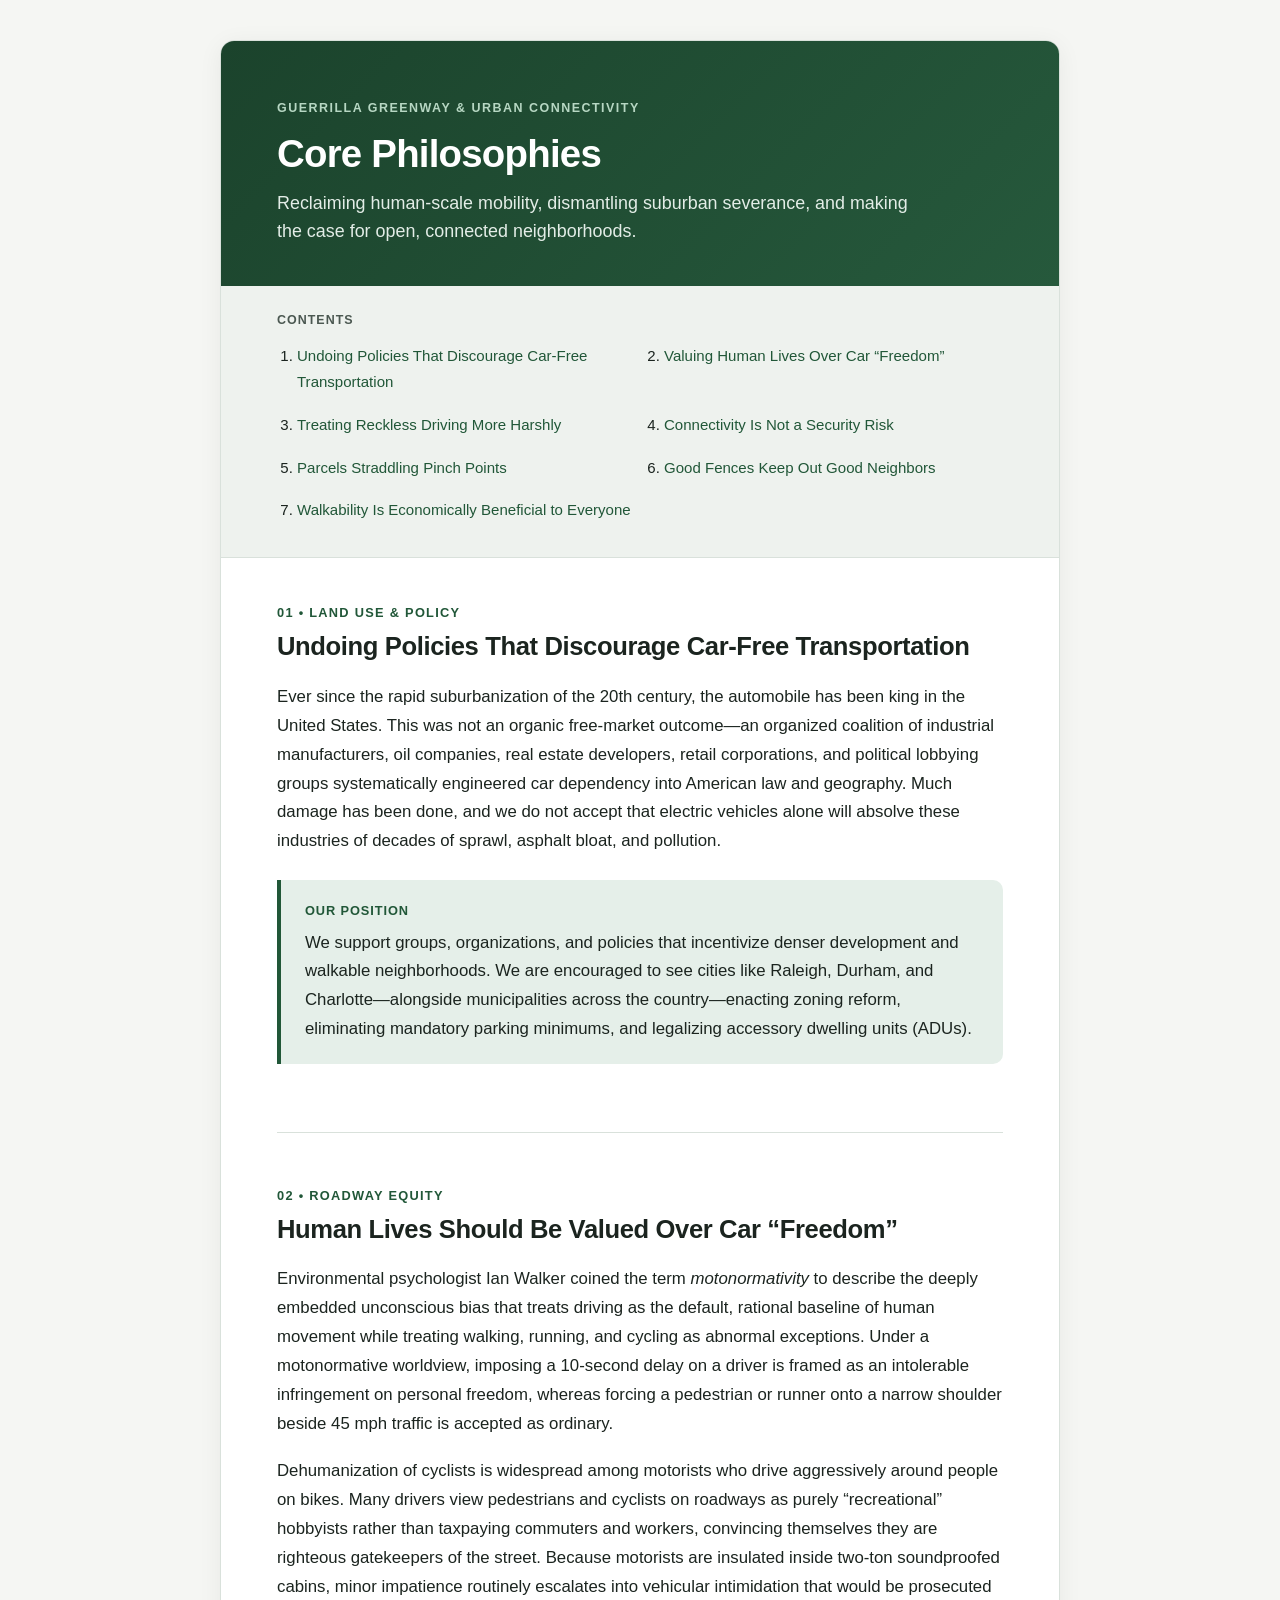
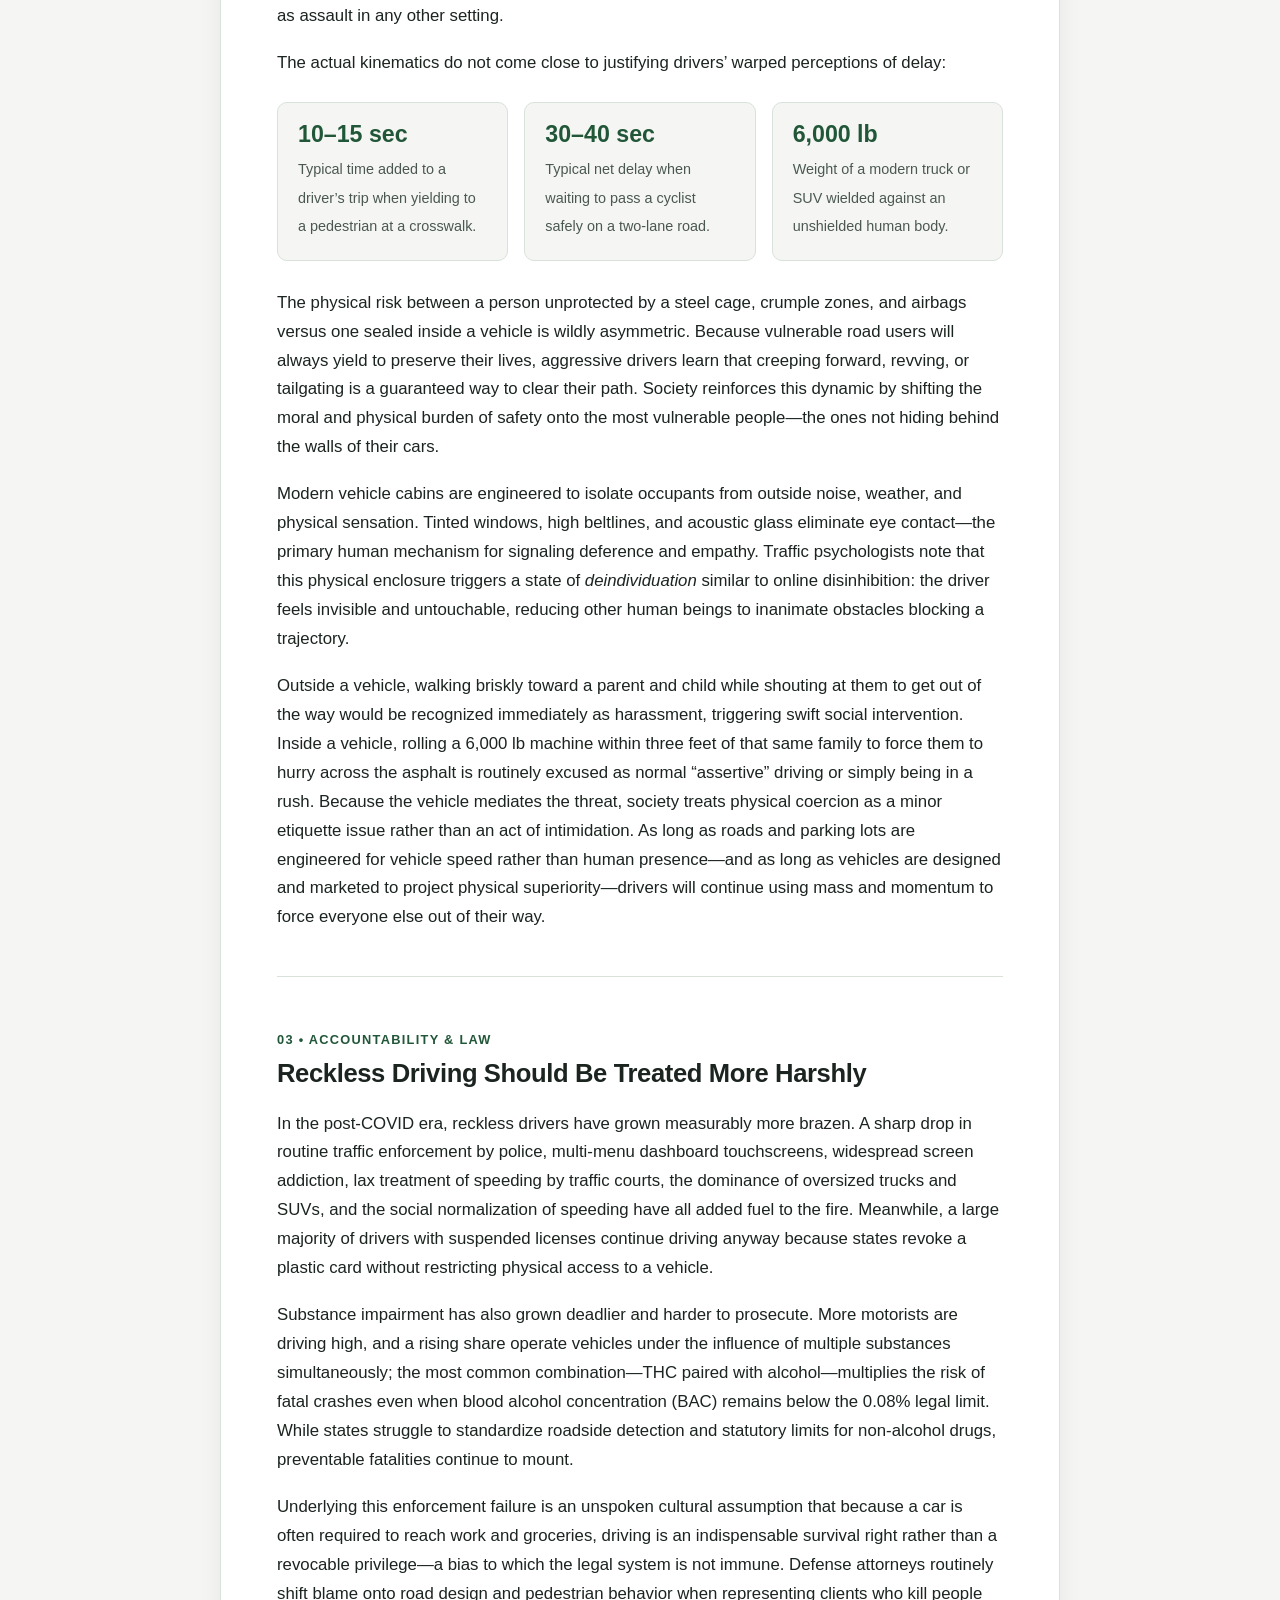
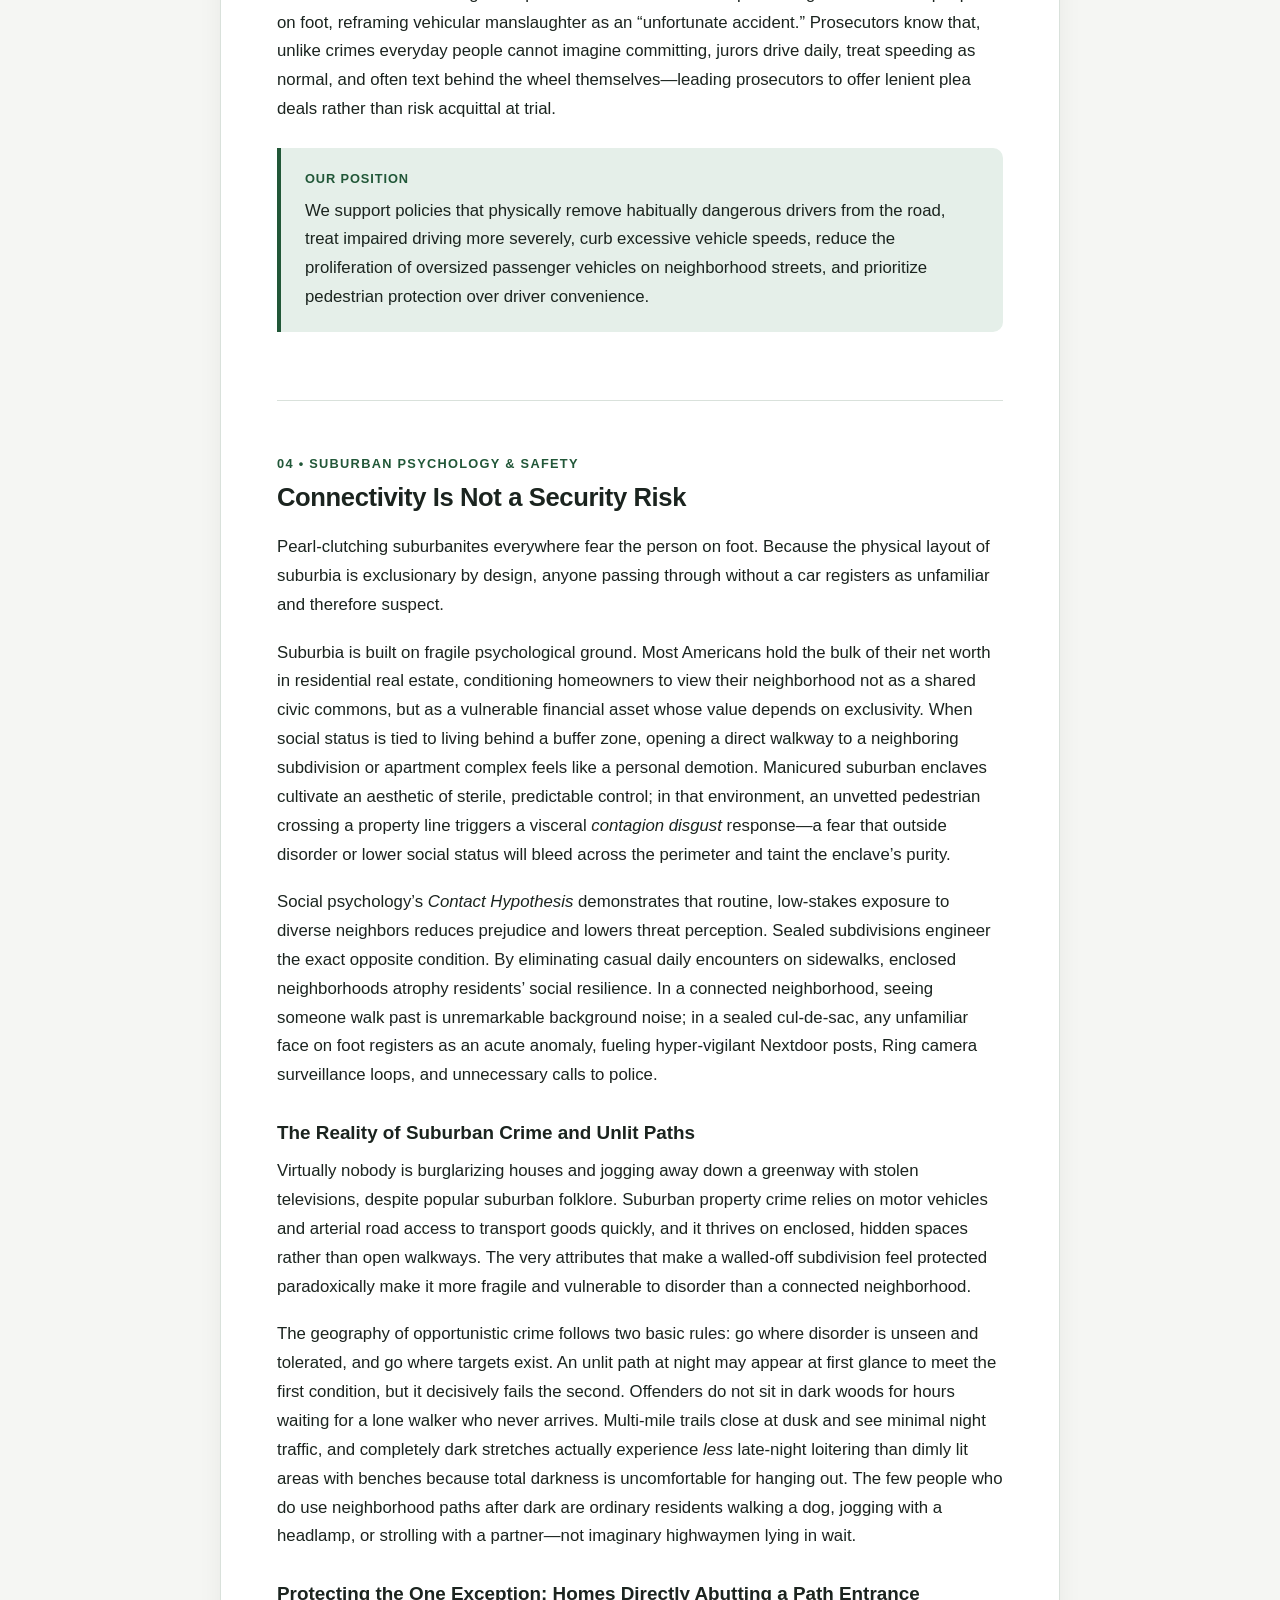
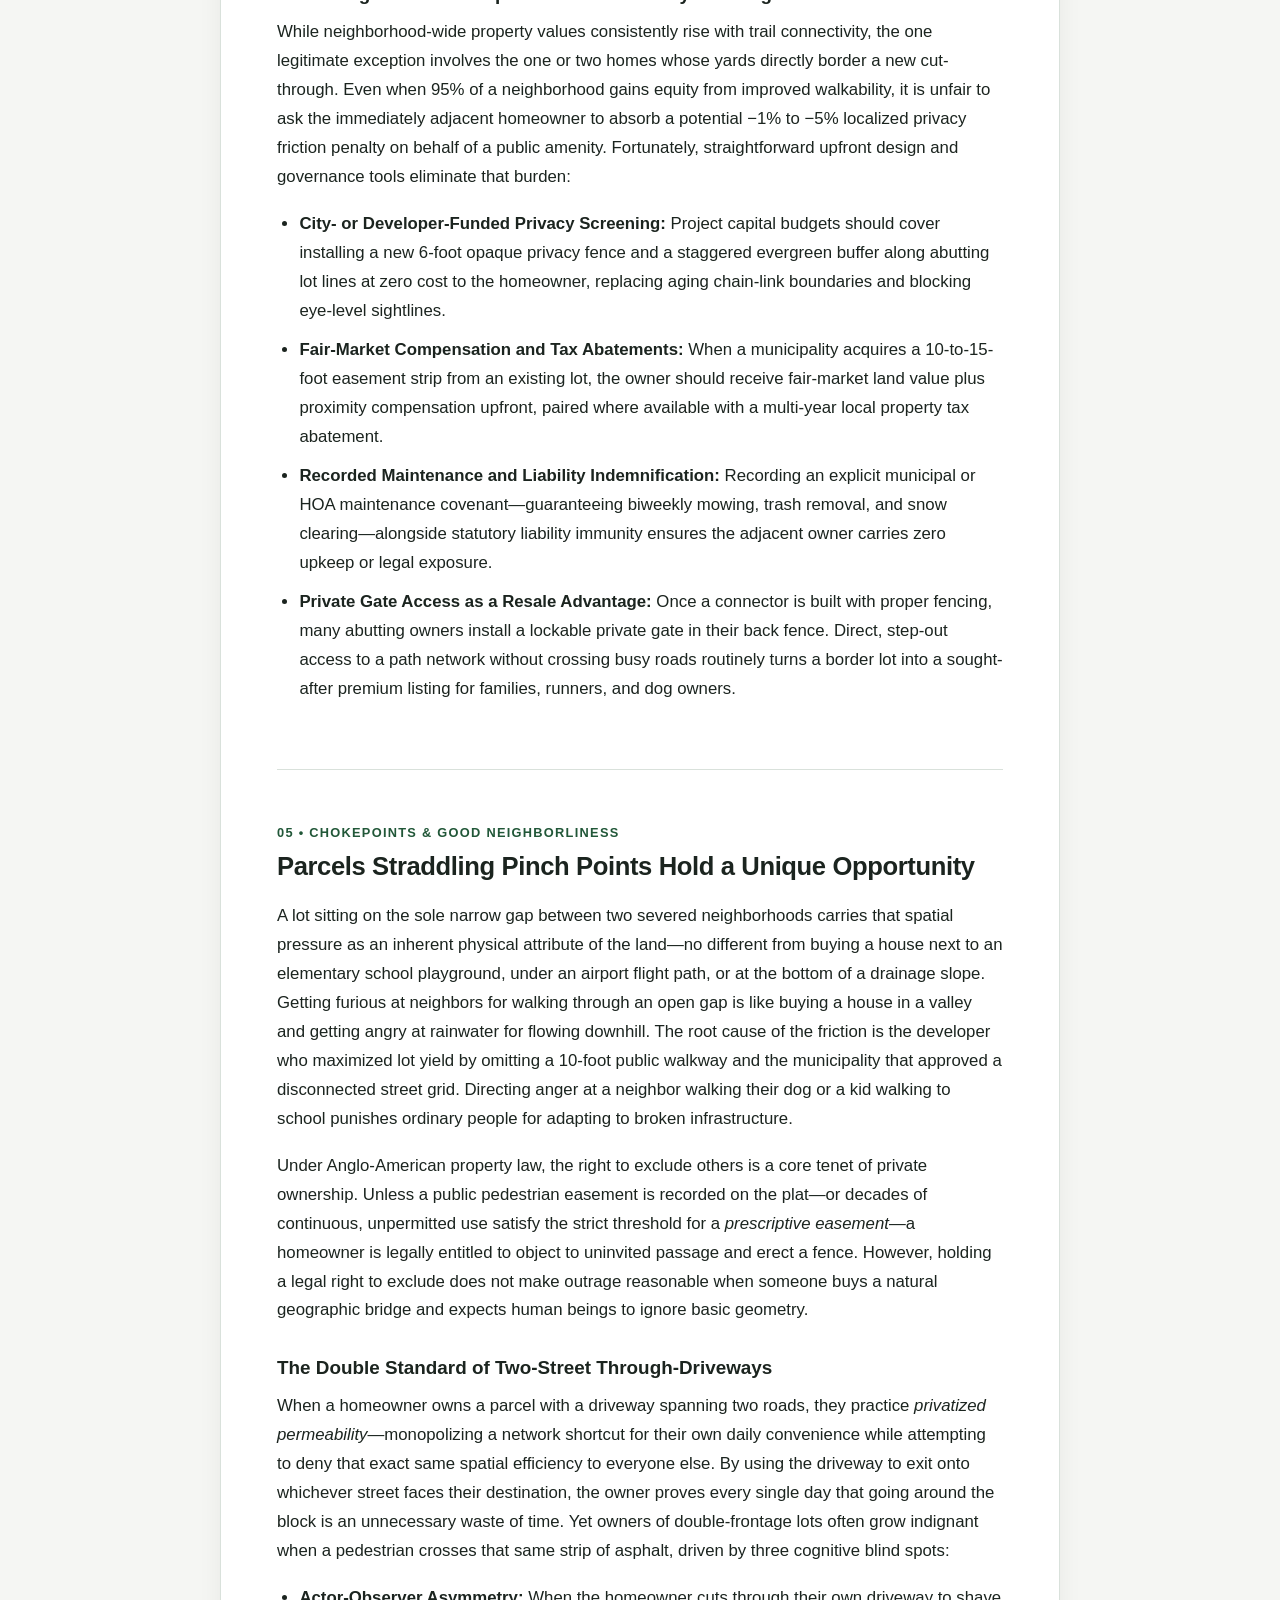
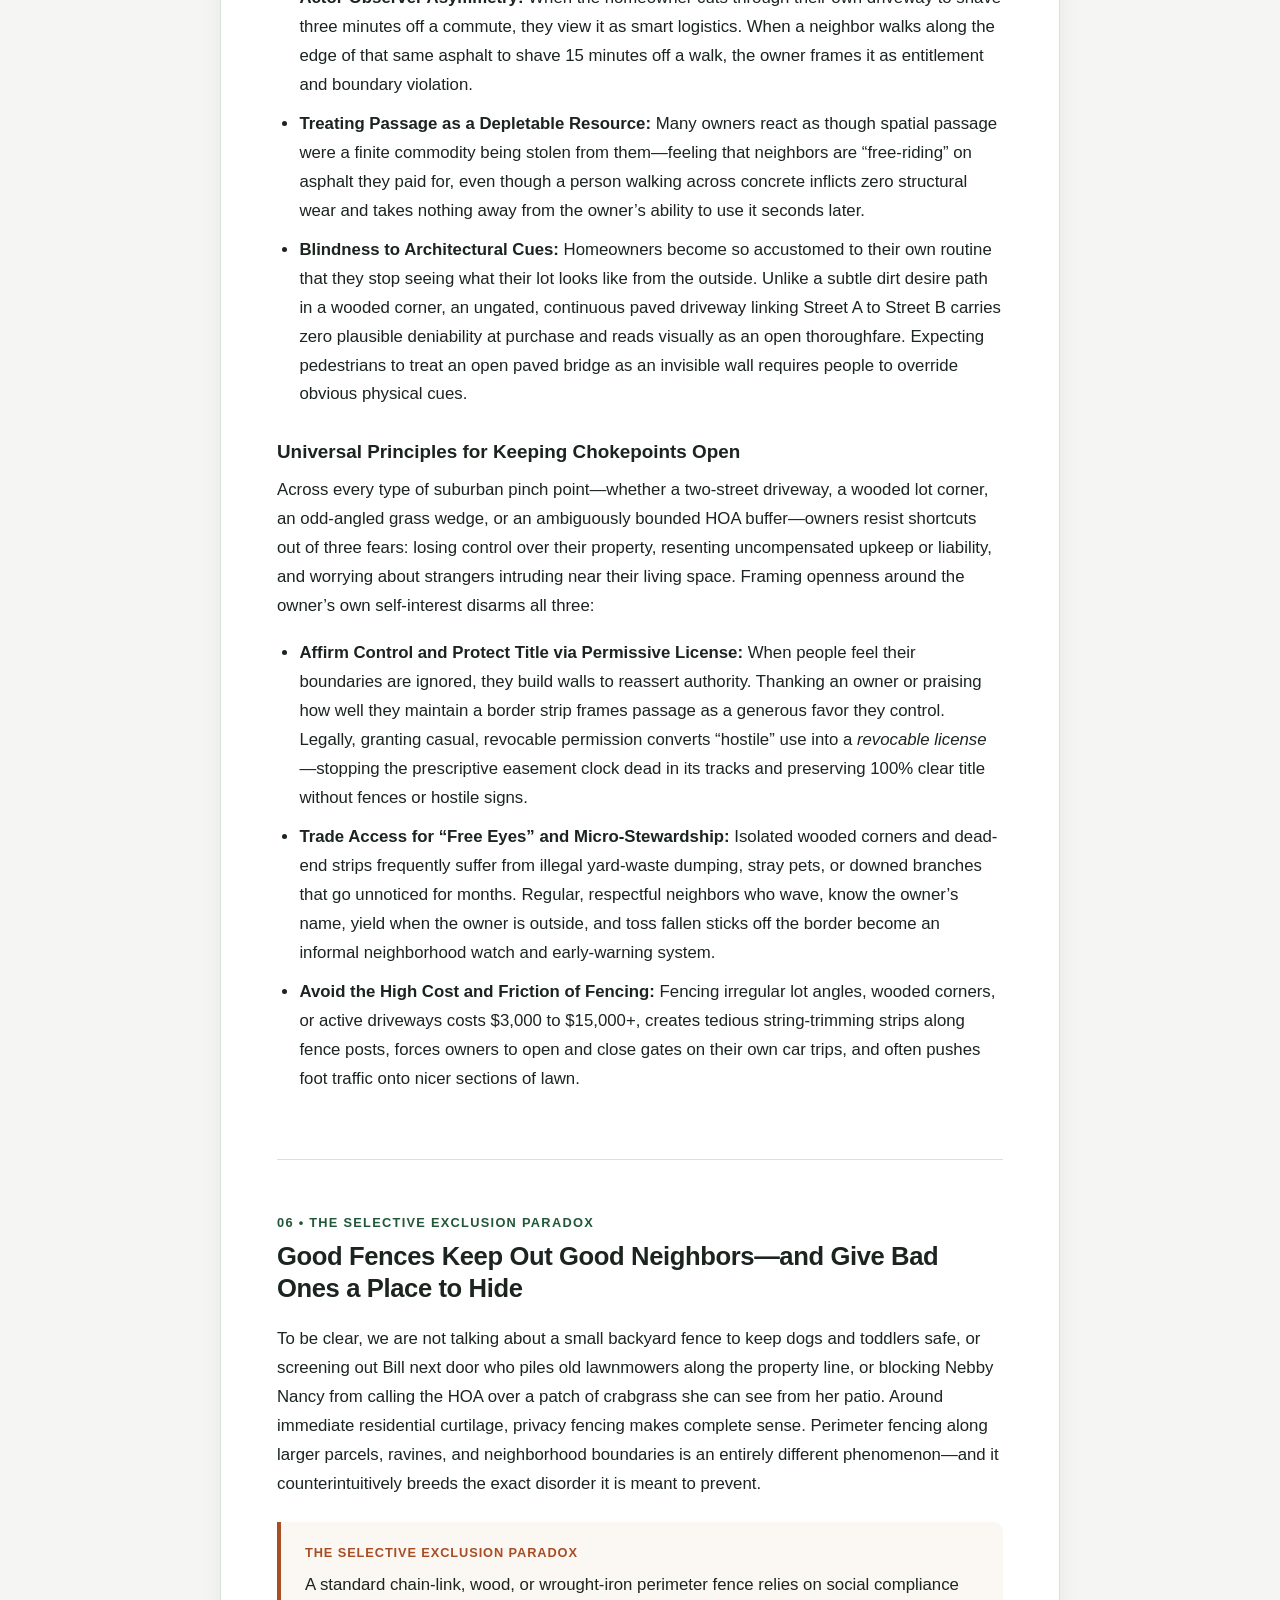
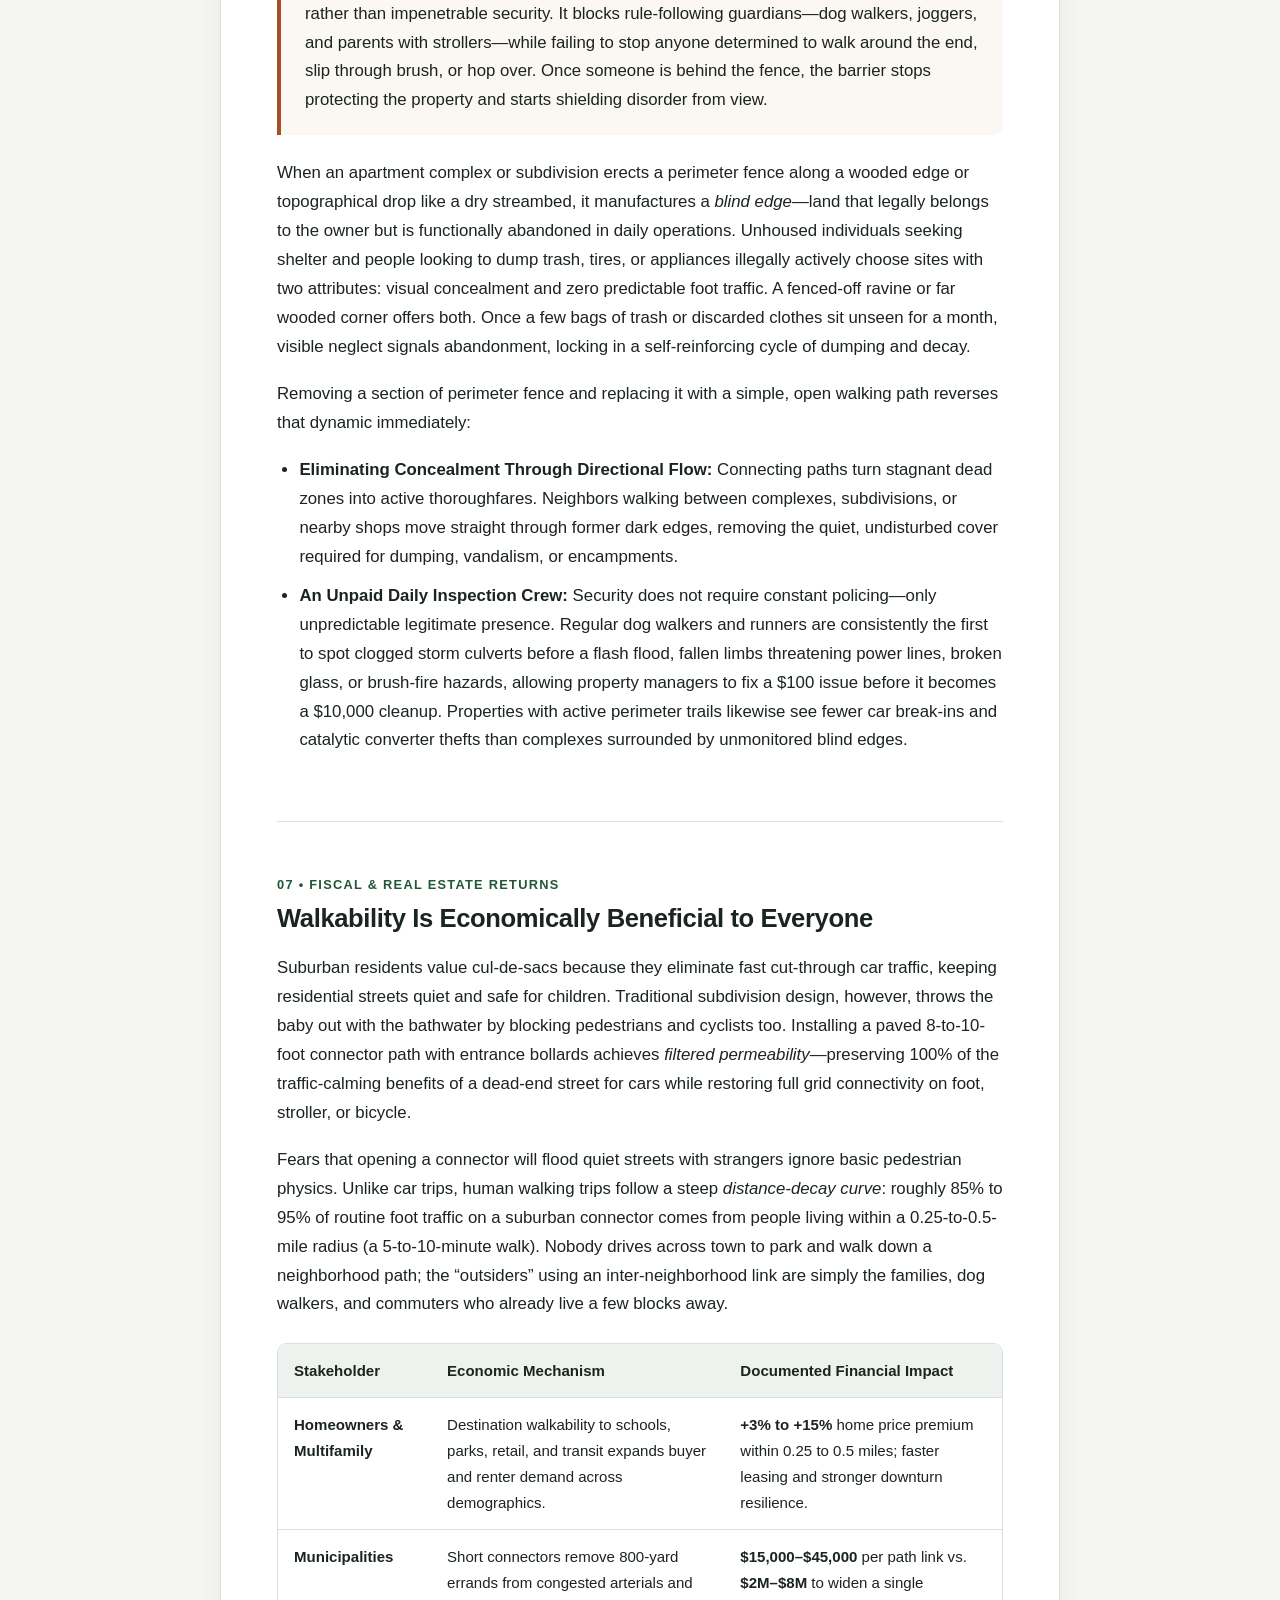
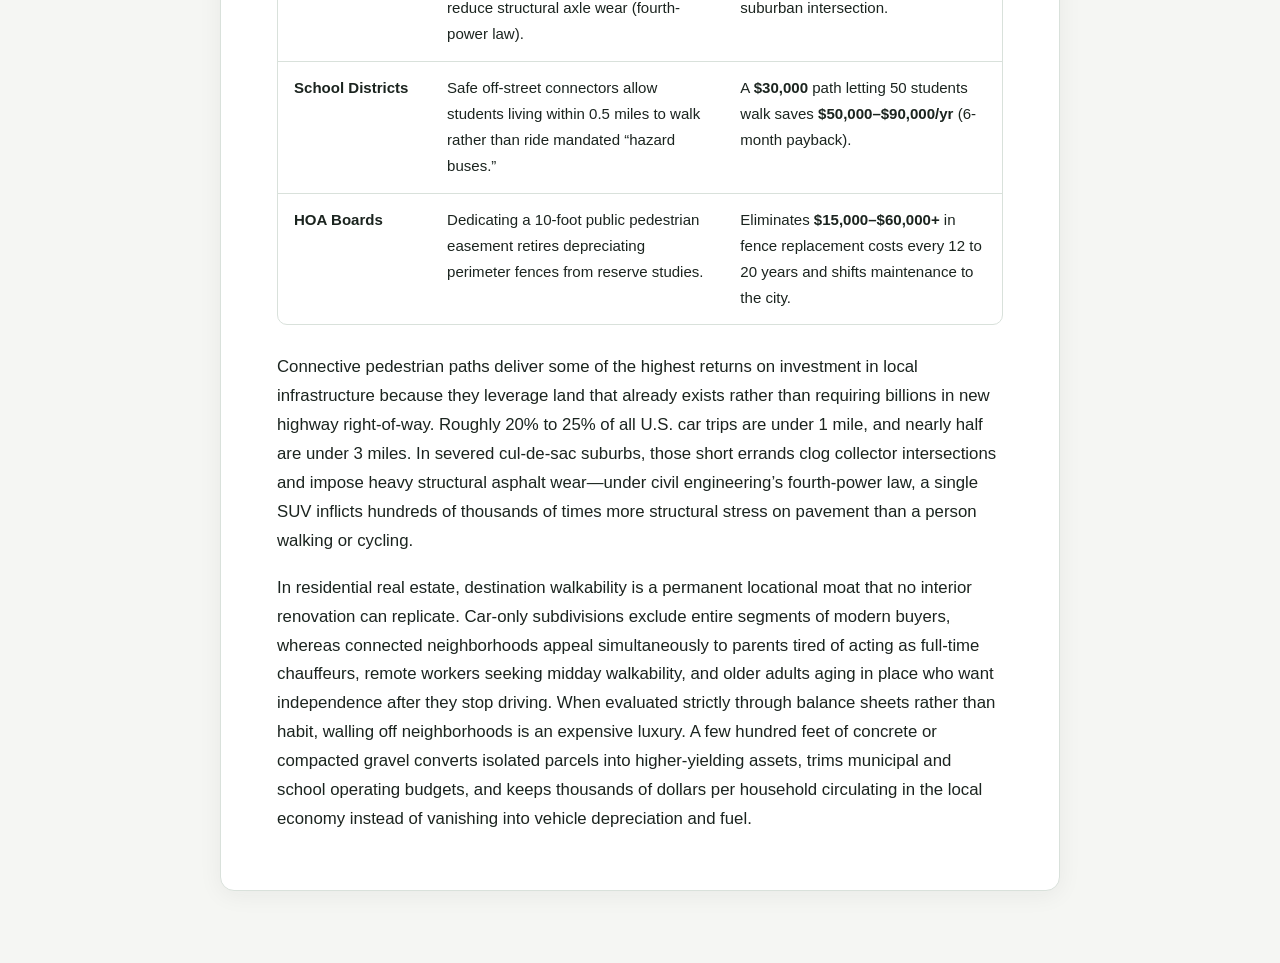
==== core.html @ 604e8573 "Create core.html" ====
<!DOCTYPE html>
<html lang="en">
<head>
  <meta charset="UTF-8" />
  <meta name="viewport" content="width=device-width, initial-scale=1.0" />
  <title>Core Philosophies — Neighborhood Connectivity & Human-Scale Streets</title>
  <style>
    :root {
      --bg-page: #f5f6f3;
      --bg-surface: #ffffff;
      --bg-subtle: #eef2ee;
      --bg-warm: #fbf7f3;
      --text-main: #1b241f;
      --text-muted: #4b5851;
      --accent-green: #215738;
      --accent-green-light: #e5efe9;
      --accent-terracotta: #a84e24;
      --border-light: #d9e1db;
      --shadow-card: 0 4px 24px rgba(27, 36, 31, 0.06);
      --radius: 10px;
    }

    * {
      box-sizing: border-box;
    }

    html {
      scroll-behavior: smooth;
    }

    body {
      margin: 0;
      padding: 2.5rem 1.25rem 4.5rem;
      background-color: var(--bg-page);
      color: var(--text-main);
      font-family: -apple-system, BlinkMacSystemFont, "Segoe UI", Roboto, Oxygen, Ubuntu, Cantarell, sans-serif;
      font-size: 1.05rem;
      line-height: 1.72;
      -webkit-font-smoothing: antialiased;
    }

    .container {
      max-width: 840px;
      margin: 0 auto;
      background: var(--bg-surface);
      border: 1px solid var(--border-light);
      border-radius: 14px;
      box-shadow: var(--shadow-card);
      overflow: hidden;
    }

    /* Header */
    .doc-header {
      padding: 3.25rem 3.5rem 2.5rem;
      background: linear-gradient(135deg, #1b432c 0%, #26593c 100%);
      color: #ffffff;
    }

    .kicker {
      display: inline-block;
      font-size: 0.78rem;
      font-weight: 700;
      letter-spacing: 0.12em;
      text-transform: uppercase;
      color: #b7d7c3;
      margin-bottom: 0.75rem;
    }

    .doc-header h1 {
      margin: 0 0 0.85rem;
      font-size: 2.4rem;
      line-height: 1.18;
      letter-spacing: -0.02em;
      font-weight: 800;
    }

    .doc-subtitle {
      margin: 0;
      font-size: 1.12rem;
      line-height: 1.55;
      color: #e3ede7;
      max-width: 64ch;
    }

    /* Table of Contents */
    .toc {
      padding: 1.5rem 3.5rem;
      background-color: var(--bg-subtle);
      border-bottom: 1px solid var(--border-light);
    }

    .toc-title {
      font-size: 0.78rem;
      font-weight: 700;
      text-transform: uppercase;
      letter-spacing: 0.08em;
      color: var(--text-muted);
      margin: 0 0 0.75rem;
    }

    .toc ol {
      margin: 0;
      padding-left: 1.25rem;
      display: grid;
      grid-template-columns: repeat(auto-fit, minmax(290px, 1fr));
      gap: 0.4rem 1.75rem;
      font-size: 0.94rem;
    }

    .toc a {
      color: var(--accent-green);
      text-decoration: none;
      font-weight: 500;
    }

    .toc a:hover {
      text-decoration: underline;
    }

    /* Main Content */
    .content {
      padding: 2.75rem 3.5rem 3.5rem;
    }

    section {
      margin-bottom: 3.25rem;
      padding-bottom: 2.75rem;
      border-bottom: 1px solid var(--border-light);
    }

    section:last-child {
      margin-bottom: 0;
      padding-bottom: 0;
      border-bottom: none;
    }

    .section-num {
      display: block;
      font-size: 0.8rem;
      font-weight: 700;
      letter-spacing: 0.1em;
      text-transform: uppercase;
      color: var(--accent-green);
      margin-bottom: 0.35rem;
    }

    h2 {
      margin: 0 0 1.25rem;
      font-size: 1.6rem;
      line-height: 1.28;
      letter-spacing: -0.015em;
      color: var(--text-main);
    }

    h3 {
      margin: 1.85rem 0 0.75rem;
      font-size: 1.18rem;
      line-height: 1.35;
      color: var(--text-main);
    }

    p {
      margin: 0 0 1.15rem;
    }

    p:last-child {
      margin-bottom: 0;
    }

    ul, ol.styled-list {
      margin: 0.75rem 0 1.35rem;
      padding-left: 1.4rem;
    }

    li {
      margin-bottom: 0.65rem;
    }

    li strong {
      color: var(--text-main);
    }

    /* Callouts */
    .callout {
      margin: 1.5rem 0;
      padding: 1.25rem 1.5rem;
      background-color: var(--bg-subtle);
      border-left: 4px solid var(--accent-green);
      border-radius: 0 var(--radius) var(--radius) 0;
    }

    .callout.policy {
      background-color: var(--accent-green-light);
      border-left-color: var(--accent-green);
    }

    .callout.warning {
      background-color: var(--bg-warm);
      border-left-color: var(--accent-terracotta);
    }

    .callout-label {
      display: block;
      font-size: 0.8rem;
      font-weight: 700;
      text-transform: uppercase;
      letter-spacing: 0.07em;
      color: var(--accent-green);
      margin-bottom: 0.4rem;
    }

    .callout.warning .callout-label {
      color: var(--accent-terracotta);
    }

    /* Stat Cards */
    .stat-grid {
      display: grid;
      grid-template-columns: repeat(auto-fit, minmax(210px, 1fr));
      gap: 1rem;
      margin: 1.5rem 0 1.75rem;
    }

    .stat-card {
      padding: 1.15rem 1.25rem;
      background: var(--bg-page);
      border: 1px solid var(--border-light);
      border-radius: var(--radius);
    }

    .stat-value {
      display: block;
      font-size: 1.45rem;
      font-weight: 800;
      color: var(--accent-green);
      line-height: 1.2;
      margin-bottom: 0.35rem;
    }

    .stat-desc {
      font-size: 0.9rem;
      line-height: 1.45;
      color: var(--text-muted);
    }

    /* Comparison Table */
    .table-wrap {
      overflow-x: auto;
      margin: 1.5rem 0 1.75rem;
      border: 1px solid var(--border-light);
      border-radius: var(--radius);
    }

    table {
      width: 100%;
      border-collapse: collapse;
      font-size: 0.94rem;
      text-align: left;
    }

    th {
      background-color: var(--bg-subtle);
      color: var(--text-main);
      font-weight: 700;
      padding: 0.85rem 1rem;
      border-bottom: 1px solid var(--border-light);
    }

    td {
      padding: 0.85rem 1rem;
      border-bottom: 1px solid var(--border-light);
      vertical-align: top;
    }

    tr:last-child td {
      border-bottom: none;
    }

    /* Responsive & Print */
    @media (max-width: 680px) {
      body {
        padding: 0;
        background: var(--bg-surface);
      }

      .container {
        border: none;
        border-radius: 0;
        box-shadow: none;
      }

      .doc-header,
      .toc,
      .content {
        padding-left: 1.5rem;
        padding-right: 1.5rem;
      }

      .doc-header h1 {
        font-size: 1.9rem;
      }
    }

    @media print {
      body {
        background: #ffffff;
        padding: 0;
        font-size: 10.5pt;
      }

      .container {
        box-shadow: none;
        border: none;
        max-width: 100%;
      }

      .doc-header {
        background: #1b432c !important;
        -webkit-print-color-adjust: exact;
        print-color-adjust: exact;
      }

      .toc {
        display: none;
      }

      section {
        break-inside: avoid-page;
      }
    }
  </style>
</head>
<body>
  <article class="container">
    <header class="doc-header">
      <span class="kicker">Guerrilla Greenway & Urban Connectivity</span>
      <h1>Core Philosophies</h1>
      <p class="doc-subtitle">
        Reclaiming human-scale mobility, dismantling suburban severance, and making the case for open, connected neighborhoods.
      </p>
    </header>

    <nav class="toc" aria-label="Contents">
      <p class="toc-title">Contents</p>
      <ol>
        <li><a href="#undoing-car-dependency">Undoing Policies That Discourage Car-Free Transportation</a></li>
        <li><a href="#human-lives">Valuing Human Lives Over Car “Freedom”</a></li>
        <li><a href="#reckless-driving">Treating Reckless Driving More Harshly</a></li>
        <li><a href="#connectivity-security">Connectivity Is Not a Security Risk</a></li>
        <li><a href="#pinch-points">Parcels Straddling Pinch Points</a></li>
        <li><a href="#fences-and-blind-edges">Good Fences Keep Out Good Neighbors</a></li>
        <li><a href="#walkability-economics">Walkability Is Economically Beneficial to Everyone</a></li>
      </ol>
    </nav>

    <main class="content">
      <!-- SECTION 1 -->
      <section id="undoing-car-dependency">
        <span class="section-num">01 • Land Use & Policy</span>
        <h2>Undoing Policies That Discourage Car-Free Transportation</h2>
        <p>
          Ever since the rapid suburbanization of the 20th century, the automobile has been king in the United States. This was not an organic free-market outcome—an organized coalition of industrial manufacturers, oil companies, real estate developers, retail corporations, and political lobbying groups systematically engineered car dependency into American law and geography. Much damage has been done, and we do not accept that electric vehicles alone will absolve these industries of decades of sprawl, asphalt bloat, and pollution.
        </p>
        <div class="callout policy">
          <span class="callout-label">Our Position</span>
          We support groups, organizations, and policies that incentivize denser development and walkable neighborhoods. We are encouraged to see cities like Raleigh, Durham, and Charlotte—alongside municipalities across the country—enacting zoning reform, eliminating mandatory parking minimums, and legalizing accessory dwelling units (ADUs).
        </div>
      </section>

      <!-- SECTION 2 -->
      <section id="human-lives">
        <span class="section-num">02 • Roadway Equity</span>
        <h2>Human Lives Should Be Valued Over Car “Freedom”</h2>
        <p>
          Environmental psychologist Ian Walker coined the term <em>motonormativity</em> to describe the deeply embedded unconscious bias that treats driving as the default, rational baseline of human movement while treating walking, running, and cycling as abnormal exceptions. Under a motonormative worldview, imposing a 10-second delay on a driver is framed as an intolerable infringement on personal freedom, whereas forcing a pedestrian or runner onto a narrow shoulder beside 45 mph traffic is accepted as ordinary.
        </p>
        <p>
          Dehumanization of cyclists is widespread among motorists who drive aggressively around people on bikes. Many drivers view pedestrians and cyclists on roadways as purely “recreational” hobbyists rather than taxpaying commuters and workers, convincing themselves they are righteous gatekeepers of the street. Because motorists are insulated inside two-ton soundproofed cabins, minor impatience routinely escalates into vehicular intimidation that would be prosecuted as assault in any other setting.
        </p>
        <p>
          The actual kinematics do not come close to justifying drivers’ warped perceptions of delay:
        </p>

        <div class="stat-grid">
          <div class="stat-card">
            <span class="stat-value">10–15 sec</span>
            <span class="stat-desc">Typical time added to a driver’s trip when yielding to a pedestrian at a crosswalk.</span>
          </div>
          <div class="stat-card">
            <span class="stat-value">30–40 sec</span>
            <span class="stat-desc">Typical net delay when waiting to pass a cyclist safely on a two-lane road.</span>
          </div>
          <div class="stat-card">
            <span class="stat-value">6,000 lb</span>
            <span class="stat-desc">Weight of a modern truck or SUV wielded against an unshielded human body.</span>
          </div>
        </div>

        <p>
          The physical risk between a person unprotected by a steel cage, crumple zones, and airbags versus one sealed inside a vehicle is wildly asymmetric. Because vulnerable road users will always yield to preserve their lives, aggressive drivers learn that creeping forward, revving, or tailgating is a guaranteed way to clear their path. Society reinforces this dynamic by shifting the moral and physical burden of safety onto the most vulnerable people—the ones not hiding behind the walls of their cars.
        </p>
        <p>
          Modern vehicle cabins are engineered to isolate occupants from outside noise, weather, and physical sensation. Tinted windows, high beltlines, and acoustic glass eliminate eye contact—the primary human mechanism for signaling deference and empathy. Traffic psychologists note that this physical enclosure triggers a state of <em>deindividuation</em> similar to online disinhibition: the driver feels invisible and untouchable, reducing other human beings to inanimate obstacles blocking a trajectory.
        </p>
        <p>
          Outside a vehicle, walking briskly toward a parent and child while shouting at them to get out of the way would be recognized immediately as harassment, triggering swift social intervention. Inside a vehicle, rolling a 6,000 lb machine within three feet of that same family to force them to hurry across the asphalt is routinely excused as normal “assertive” driving or simply being in a rush. Because the vehicle mediates the threat, society treats physical coercion as a minor etiquette issue rather than an act of intimidation. As long as roads and parking lots are engineered for vehicle speed rather than human presence—and as long as vehicles are designed and marketed to project physical superiority—drivers will continue using mass and momentum to force everyone else out of their way.
        </p>
      </section>

      <!-- SECTION 3 -->
      <section id="reckless-driving">
        <span class="section-num">03 • Accountability & Law</span>
        <h2>Reckless Driving Should Be Treated More Harshly</h2>
        <p>
          In the post-COVID era, reckless drivers have grown measurably more brazen. A sharp drop in routine traffic enforcement by police, multi-menu dashboard touchscreens, widespread screen addiction, lax treatment of speeding by traffic courts, the dominance of oversized trucks and SUVs, and the social normalization of speeding have all added fuel to the fire. Meanwhile, a large majority of drivers with suspended licenses continue driving anyway because states revoke a plastic card without restricting physical access to a vehicle.
        </p>
        <p>
          Substance impairment has also grown deadlier and harder to prosecute. More motorists are driving high, and a rising share operate vehicles under the influence of multiple substances simultaneously; the most common combination—THC paired with alcohol—multiplies the risk of fatal crashes even when blood alcohol concentration (BAC) remains below the 0.08% legal limit. While states struggle to standardize roadside detection and statutory limits for non-alcohol drugs, preventable fatalities continue to mount.
        </p>
        <p>
          Underlying this enforcement failure is an unspoken cultural assumption that because a car is often required to reach work and groceries, driving is an indispensable survival right rather than a revocable privilege—a bias to which the legal system is not immune. Defense attorneys routinely shift blame onto road design and pedestrian behavior when representing clients who kill people on foot, reframing vehicular manslaughter as an “unfortunate accident.” Prosecutors know that, unlike crimes everyday people cannot imagine committing, jurors drive daily, treat speeding as normal, and often text behind the wheel themselves—leading prosecutors to offer lenient plea deals rather than risk acquittal at trial.
        </p>
        <div class="callout policy">
          <span class="callout-label">Our Position</span>
          We support policies that physically remove habitually dangerous drivers from the road, treat impaired driving more severely, curb excessive vehicle speeds, reduce the proliferation of oversized passenger vehicles on neighborhood streets, and prioritize pedestrian protection over driver convenience.
        </div>
      </section>

      <!-- SECTION 4 -->
      <section id="connectivity-security">
        <span class="section-num">04 • Suburban Psychology & Safety</span>
        <h2>Connectivity Is Not a Security Risk</h2>
        <p>
          Pearl-clutching suburbanites everywhere fear the person on foot. Because the physical layout of suburbia is exclusionary by design, anyone passing through without a car registers as unfamiliar and therefore suspect.
        </p>
        <p>
          Suburbia is built on fragile psychological ground. Most Americans hold the bulk of their net worth in residential real estate, conditioning homeowners to view their neighborhood not as a shared civic commons, but as a vulnerable financial asset whose value depends on exclusivity. When social status is tied to living behind a buffer zone, opening a direct walkway to a neighboring subdivision or apartment complex feels like a personal demotion. Manicured suburban enclaves cultivate an aesthetic of sterile, predictable control; in that environment, an unvetted pedestrian crossing a property line triggers a visceral <em>contagion disgust</em> response—a fear that outside disorder or lower social status will bleed across the perimeter and taint the enclave’s purity.
        </p>
        <p>
          Social psychology’s <em>Contact Hypothesis</em> demonstrates that routine, low-stakes exposure to diverse neighbors reduces prejudice and lowers threat perception. Sealed subdivisions engineer the exact opposite condition. By eliminating casual daily encounters on sidewalks, enclosed neighborhoods atrophy residents’ social resilience. In a connected neighborhood, seeing someone walk past is unremarkable background noise; in a sealed cul-de-sac, any unfamiliar face on foot registers as an acute anomaly, fueling hyper-vigilant Nextdoor posts, Ring camera surveillance loops, and unnecessary calls to police.
        </p>

        <h3>The Reality of Suburban Crime and Unlit Paths</h3>
        <p>
          Virtually nobody is burglarizing houses and jogging away down a greenway with stolen televisions, despite popular suburban folklore. Suburban property crime relies on motor vehicles and arterial road access to transport goods quickly, and it thrives on enclosed, hidden spaces rather than open walkways. The very attributes that make a walled-off subdivision feel protected paradoxically make it more fragile and vulnerable to disorder than a connected neighborhood.
        </p>
        <p>
          The geography of opportunistic crime follows two basic rules: go where disorder is unseen and tolerated, and go where targets exist. An unlit path at night may appear at first glance to meet the first condition, but it decisively fails the second. Offenders do not sit in dark woods for hours waiting for a lone walker who never arrives. Multi-mile trails close at dusk and see minimal night traffic, and completely dark stretches actually experience <em>less</em> late-night loitering than dimly lit areas with benches because total darkness is uncomfortable for hanging out. The few people who do use neighborhood paths after dark are ordinary residents walking a dog, jogging with a headlamp, or strolling with a partner—not imaginary highwaymen lying in wait.
        </p>

        <h3>Protecting the One Exception: Homes Directly Abutting a Path Entrance</h3>
        <p>
          While neighborhood-wide property values consistently rise with trail connectivity, the one legitimate exception involves the one or two homes whose yards directly border a new cut-through. Even when 95% of a neighborhood gains equity from improved walkability, it is unfair to ask the immediately adjacent homeowner to absorb a potential −1% to −5% localized privacy friction penalty on behalf of a public amenity. Fortunately, straightforward upfront design and governance tools eliminate that burden:
        </p>
        <ul class="styled-list">
          <li><strong>City- or Developer-Funded Privacy Screening:</strong> Project capital budgets should cover installing a new 6-foot opaque privacy fence and a staggered evergreen buffer along abutting lot lines at zero cost to the homeowner, replacing aging chain-link boundaries and blocking eye-level sightlines.</li>
          <li><strong>Fair-Market Compensation and Tax Abatements:</strong> When a municipality acquires a 10-to-15-foot easement strip from an existing lot, the owner should receive fair-market land value plus proximity compensation upfront, paired where available with a multi-year local property tax abatement.</li>
          <li><strong>Recorded Maintenance and Liability Indemnification:</strong> Recording an explicit municipal or HOA maintenance covenant—guaranteeing biweekly mowing, trash removal, and snow clearing—alongside statutory liability immunity ensures the adjacent owner carries zero upkeep or legal exposure.</li>
          <li><strong>Private Gate Access as a Resale Advantage:</strong> Once a connector is built with proper fencing, many abutting owners install a lockable private gate in their back fence. Direct, step-out access to a path network without crossing busy roads routinely turns a border lot into a sought-after premium listing for families, runners, and dog owners.</li>
        </ul>
      </section>

      <!-- SECTION 5 -->
      <section id="pinch-points">
        <span class="section-num">05 • Chokepoints & Good Neighborliness</span>
        <h2>Parcels Straddling Pinch Points Hold a Unique Opportunity</h2>
        <p>
          A lot sitting on the sole narrow gap between two severed neighborhoods carries that spatial pressure as an inherent physical attribute of the land—no different from buying a house next to an elementary school playground, under an airport flight path, or at the bottom of a drainage slope. Getting furious at neighbors for walking through an open gap is like buying a house in a valley and getting angry at rainwater for flowing downhill. The root cause of the friction is the developer who maximized lot yield by omitting a 10-foot public walkway and the municipality that approved a disconnected street grid. Directing anger at a neighbor walking their dog or a kid walking to school punishes ordinary people for adapting to broken infrastructure.
        </p>
        <p>
          Under Anglo-American property law, the right to exclude others is a core tenet of private ownership. Unless a public pedestrian easement is recorded on the plat—or decades of continuous, unpermitted use satisfy the strict threshold for a <em>prescriptive easement</em>—a homeowner is legally entitled to object to uninvited passage and erect a fence. However, holding a legal right to exclude does not make outrage reasonable when someone buys a natural geographic bridge and expects human beings to ignore basic geometry.
        </p>

        <h3>The Double Standard of Two-Street Through-Driveways</h3>
        <p>
          When a homeowner owns a parcel with a driveway spanning two roads, they practice <em>privatized permeability</em>—monopolizing a network shortcut for their own daily convenience while attempting to deny that exact same spatial efficiency to everyone else. By using the driveway to exit onto whichever street faces their destination, the owner proves every single day that going around the block is an unnecessary waste of time. Yet owners of double-frontage lots often grow indignant when a pedestrian crosses that same strip of asphalt, driven by three cognitive blind spots:
        </p>
        <ul class="styled-list">
          <li><strong>Actor-Observer Asymmetry:</strong> When the homeowner cuts through their own driveway to shave three minutes off a commute, they view it as smart logistics. When a neighbor walks along the edge of that same asphalt to shave 15 minutes off a walk, the owner frames it as entitlement and boundary violation.</li>
          <li><strong>Treating Passage as a Depletable Resource:</strong> Many owners react as though spatial passage were a finite commodity being stolen from them—feeling that neighbors are “free-riding” on asphalt they paid for, even though a person walking across concrete inflicts zero structural wear and takes nothing away from the owner’s ability to use it seconds later.</li>
          <li><strong>Blindness to Architectural Cues:</strong> Homeowners become so accustomed to their own routine that they stop seeing what their lot looks like from the outside. Unlike a subtle dirt desire path in a wooded corner, an ungated, continuous paved driveway linking Street A to Street B carries zero plausible deniability at purchase and reads visually as an open thoroughfare. Expecting pedestrians to treat an open paved bridge as an invisible wall requires people to override obvious physical cues.</li>
        </ul>

        <h3>Universal Principles for Keeping Chokepoints Open</h3>
        <p>
          Across every type of suburban pinch point—whether a two-street driveway, a wooded lot corner, an odd-angled grass wedge, or an ambiguously bounded HOA buffer—owners resist shortcuts out of three fears: losing control over their property, resenting uncompensated upkeep or liability, and worrying about strangers intruding near their living space. Framing openness around the owner’s own self-interest disarms all three:
        </p>
        <ul class="styled-list">
          <li><strong>Affirm Control and Protect Title via Permissive License:</strong> When people feel their boundaries are ignored, they build walls to reassert authority. Thanking an owner or praising how well they maintain a border strip frames passage as a generous favor they control. Legally, granting casual, revocable permission converts “hostile” use into a <em>revocable license</em>—stopping the prescriptive easement clock dead in its tracks and preserving 100% clear title without fences or hostile signs.</li>
          <li><strong>Trade Access for “Free Eyes” and Micro-Stewardship:</strong> Isolated wooded corners and dead-end strips frequently suffer from illegal yard-waste dumping, stray pets, or downed branches that go unnoticed for months. Regular, respectful neighbors who wave, know the owner’s name, yield when the owner is outside, and toss fallen sticks off the border become an informal neighborhood watch and early-warning system.</li>
          <li><strong>Avoid the High Cost and Friction of Fencing:</strong> Fencing irregular lot angles, wooded corners, or active driveways costs $3,000 to $15,000+, creates tedious string-trimming strips along fence posts, forces owners to open and close gates on their own car trips, and often pushes foot traffic onto nicer sections of lawn.</li>
        </ul>
      </section>

      <!-- SECTION 6 -->
      <section id="fences-and-blind-edges">
        <span class="section-num">06 • The Selective Exclusion Paradox</span>
        <h2>Good Fences Keep Out Good Neighbors—and Give Bad Ones a Place to Hide</h2>
        <p>
          To be clear, we are not talking about a small backyard fence to keep dogs and toddlers safe, or screening out Bill next door who piles old lawnmowers along the property line, or blocking Nebby Nancy from calling the HOA over a patch of crabgrass she can see from her patio. Around immediate residential curtilage, privacy fencing makes complete sense. Perimeter fencing along larger parcels, ravines, and neighborhood boundaries is an entirely different phenomenon—and it counterintuitively breeds the exact disorder it is meant to prevent.
        </p>

        <div class="callout warning">
          <span class="callout-label">The Selective Exclusion Paradox</span>
          A standard chain-link, wood, or wrought-iron perimeter fence relies on social compliance rather than impenetrable security. It blocks rule-following guardians—dog walkers, joggers, and parents with strollers—while failing to stop anyone determined to walk around the end, slip through brush, or hop over. Once someone is behind the fence, the barrier stops protecting the property and starts shielding disorder from view.
        </div>

        <p>
          When an apartment complex or subdivision erects a perimeter fence along a wooded edge or topographical drop like a dry streambed, it manufactures a <em>blind edge</em>—land that legally belongs to the owner but is functionally abandoned in daily operations. Unhoused individuals seeking shelter and people looking to dump trash, tires, or appliances illegally actively choose sites with two attributes: visual concealment and zero predictable foot traffic. A fenced-off ravine or far wooded corner offers both. Once a few bags of trash or discarded clothes sit unseen for a month, visible neglect signals abandonment, locking in a self-reinforcing cycle of dumping and decay.
        </p>
        <p>
          Removing a section of perimeter fence and replacing it with a simple, open walking path reverses that dynamic immediately:
        </p>
        <ul class="styled-list">
          <li><strong>Eliminating Concealment Through Directional Flow:</strong> Connecting paths turn stagnant dead zones into active thoroughfares. Neighbors walking between complexes, subdivisions, or nearby shops move straight through former dark edges, removing the quiet, undisturbed cover required for dumping, vandalism, or encampments.</li>
          <li><strong>An Unpaid Daily Inspection Crew:</strong> Security does not require constant policing—only unpredictable legitimate presence. Regular dog walkers and runners are consistently the first to spot clogged storm culverts before a flash flood, fallen limbs threatening power lines, broken glass, or brush-fire hazards, allowing property managers to fix a $100 issue before it becomes a $10,000 cleanup. Properties with active perimeter trails likewise see fewer car break-ins and catalytic converter thefts than complexes surrounded by unmonitored blind edges.</li>
        </ul>
      </section>

      <!-- SECTION 7 -->
      <section id="walkability-economics">
        <span class="section-num">07 • Fiscal & Real Estate Returns</span>
        <h2>Walkability Is Economically Beneficial to Everyone</h2>
        <p>
          Suburban residents value cul-de-sacs because they eliminate fast cut-through car traffic, keeping residential streets quiet and safe for children. Traditional subdivision design, however, throws the baby out with the bathwater by blocking pedestrians and cyclists too. Installing a paved 8-to-10-foot connector path with entrance bollards achieves <em>filtered permeability</em>—preserving 100% of the traffic-calming benefits of a dead-end street for cars while restoring full grid connectivity on foot, stroller, or bicycle.
        </p>
        <p>
          Fears that opening a connector will flood quiet streets with strangers ignore basic pedestrian physics. Unlike car trips, human walking trips follow a steep <em>distance-decay curve</em>: roughly 85% to 95% of routine foot traffic on a suburban connector comes from people living within a 0.25-to-0.5-mile radius (a 5-to-10-minute walk). Nobody drives across town to park and walk down a neighborhood path; the “outsiders” using an inter-neighborhood link are simply the families, dog walkers, and commuters who already live a few blocks away.
        </p>

        <div class="table-wrap">
          <table>
            <thead>
              <tr>
                <th>Stakeholder</th>
                <th>Economic Mechanism</th>
                <th>Documented Financial Impact</th>
              </tr>
            </thead>
            <tbody>
              <tr>
                <td><strong>Homeowners & Multifamily</strong></td>
                <td>Destination walkability to schools, parks, retail, and transit expands buyer and renter demand across demographics.</td>
                <td><strong>+3% to +15%</strong> home price premium within 0.25 to 0.5 miles; faster leasing and stronger downturn resilience.</td>
              </tr>
              <tr>
                <td><strong>Municipalities</strong></td>
                <td>Short connectors remove 800-yard errands from congested arterials and reduce structural axle wear (fourth-power law).</td>
                <td><strong>$15,000–$45,000</strong> per path link vs. <strong>$2M–$8M</strong> to widen a single suburban intersection.</td>
              </tr>
              <tr>
                <td><strong>School Districts</strong></td>
                <td>Safe off-street connectors allow students living within 0.5 miles to walk rather than ride mandated “hazard buses.”</td>
                <td>A <strong>$30,000</strong> path letting 50 students walk saves <strong>$50,000–$90,000/yr</strong> (6-month payback).</td>
              </tr>
              <tr>
                <td><strong>HOA Boards</strong></td>
                <td>Dedicating a 10-foot public pedestrian easement retires depreciating perimeter fences from reserve studies.</td>
                <td>Eliminates <strong>$15,000–$60,000+</strong> in fence replacement costs every 12 to 20 years and shifts maintenance to the city.</td>
              </tr>
            </tbody>
          </table>
        </div>

        <p>
          Connective pedestrian paths deliver some of the highest returns on investment in local infrastructure because they leverage land that already exists rather than requiring billions in new highway right-of-way. Roughly 20% to 25% of all U.S. car trips are under 1 mile, and nearly half are under 3 miles. In severed cul-de-sac suburbs, those short errands clog collector intersections and impose heavy structural asphalt wear—under civil engineering’s fourth-power law, a single SUV inflicts hundreds of thousands of times more structural stress on pavement than a person walking or cycling.
        </p>
        <p>
          In residential real estate, destination walkability is a permanent locational moat that no interior renovation can replicate. Car-only subdivisions exclude entire segments of modern buyers, whereas connected neighborhoods appeal simultaneously to parents tired of acting as full-time chauffeurs, remote workers seeking midday walkability, and older adults aging in place who want independence after they stop driving. When evaluated strictly through balance sheets rather than habit, walling off neighborhoods is an expensive luxury. A few hundred feet of concrete or compacted gravel converts isolated parcels into higher-yielding assets, trims municipal and school operating budgets, and keeps thousands of dollars per household circulating in the local economy instead of vanishing into vehicle depreciation and fuel.
        </p>
      </section>
    </main>
  </article>
</body>
</html>
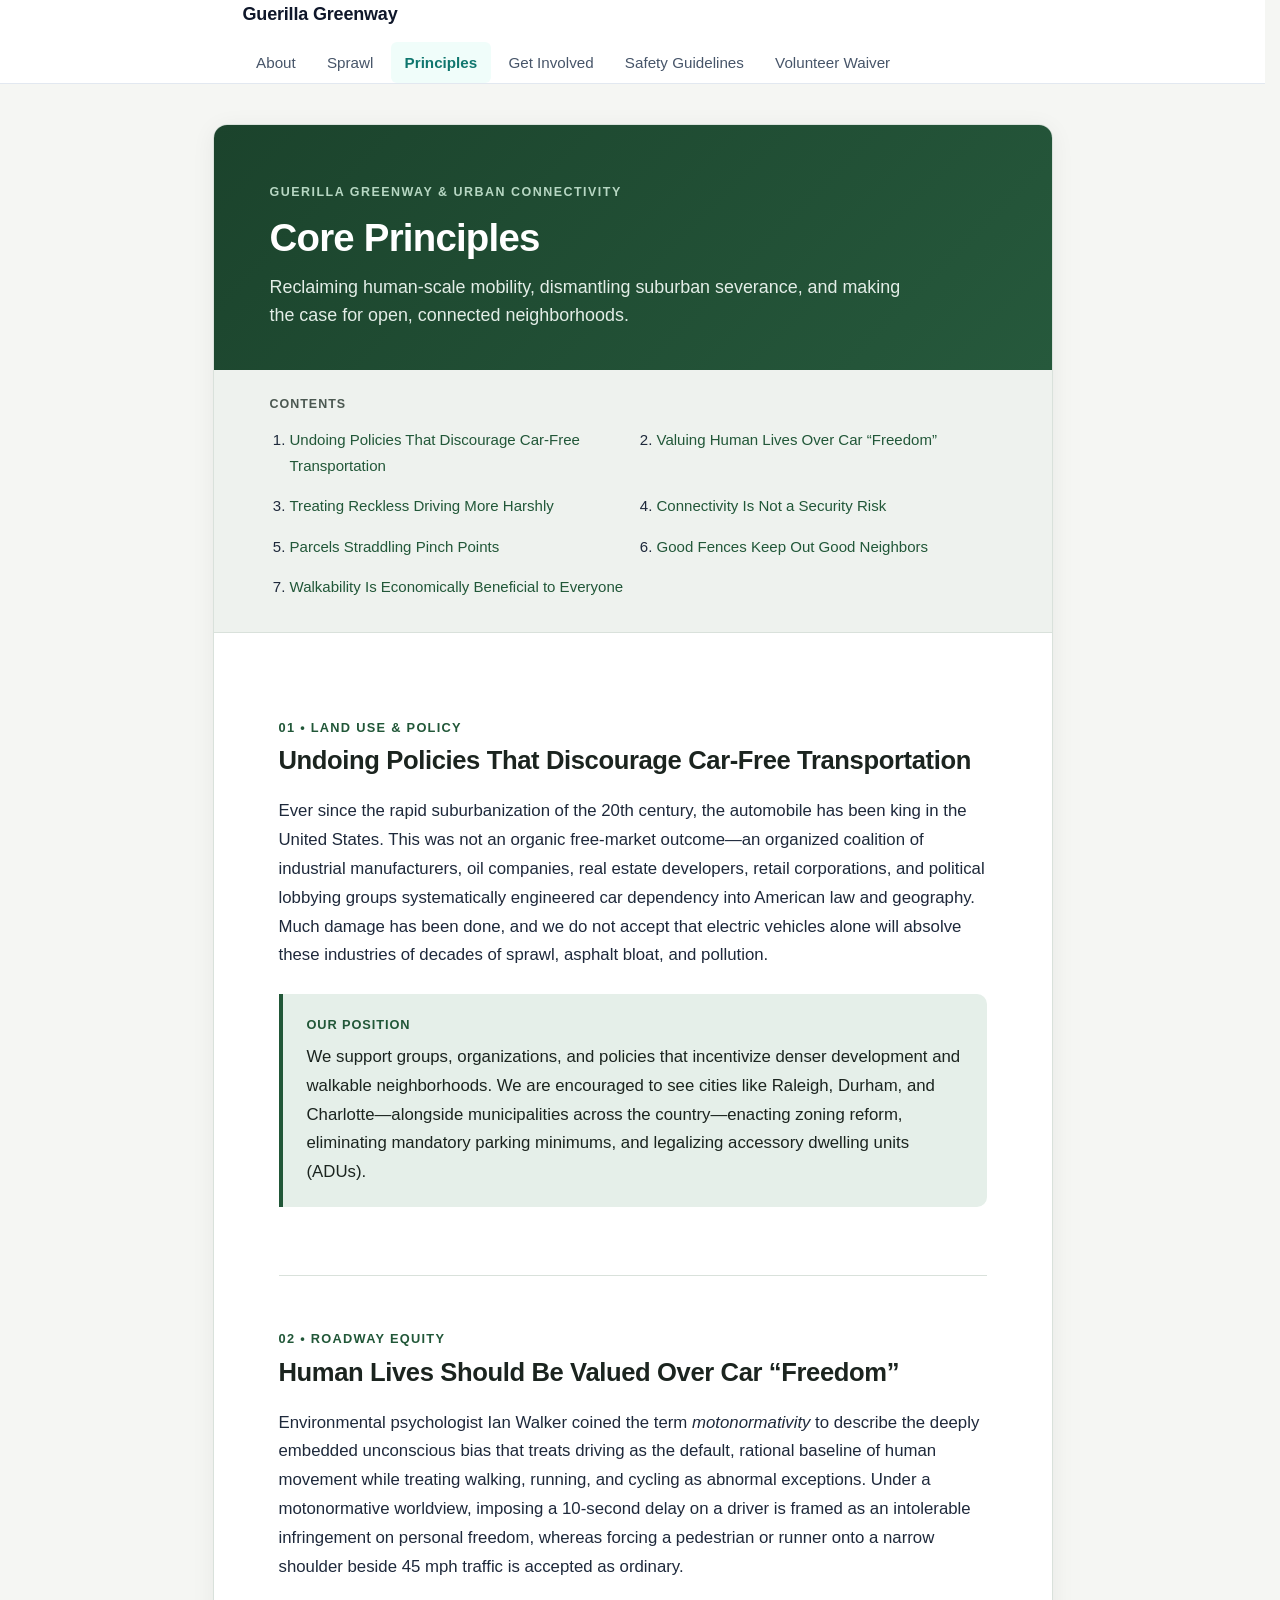
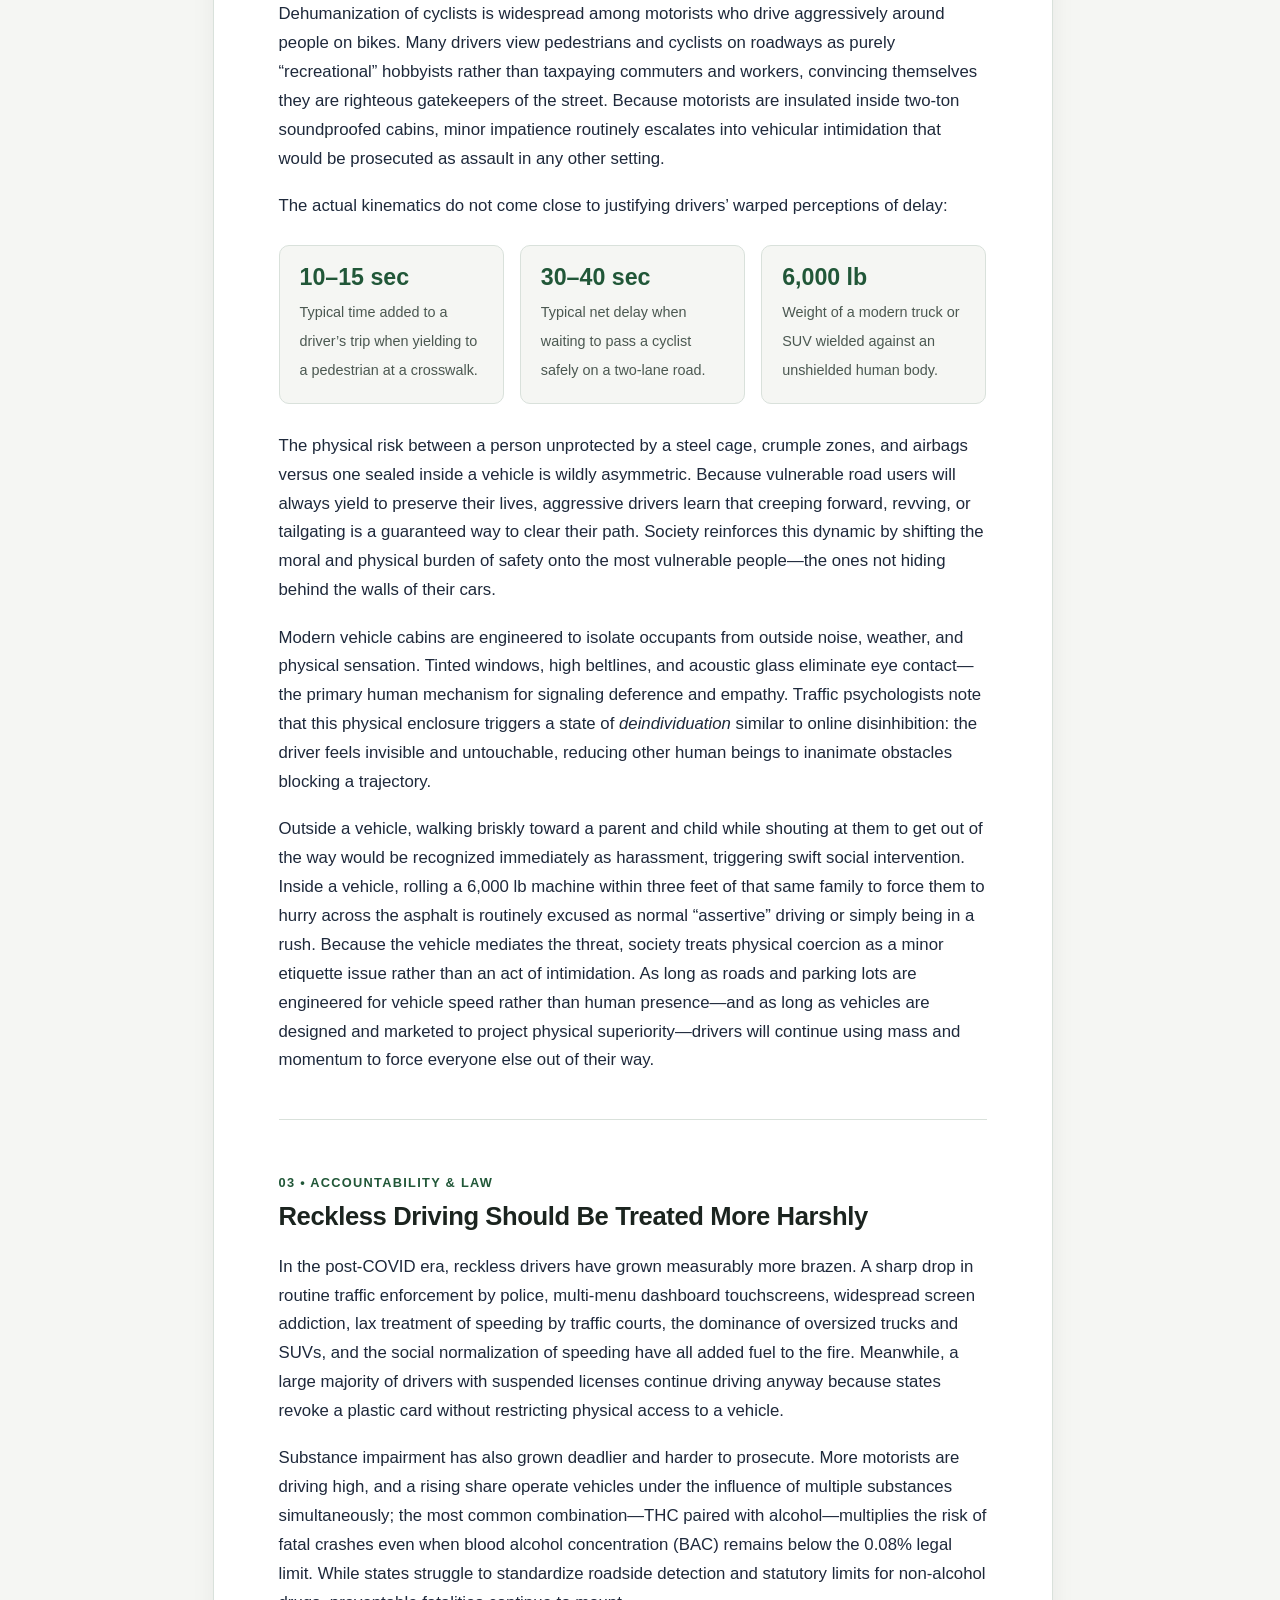
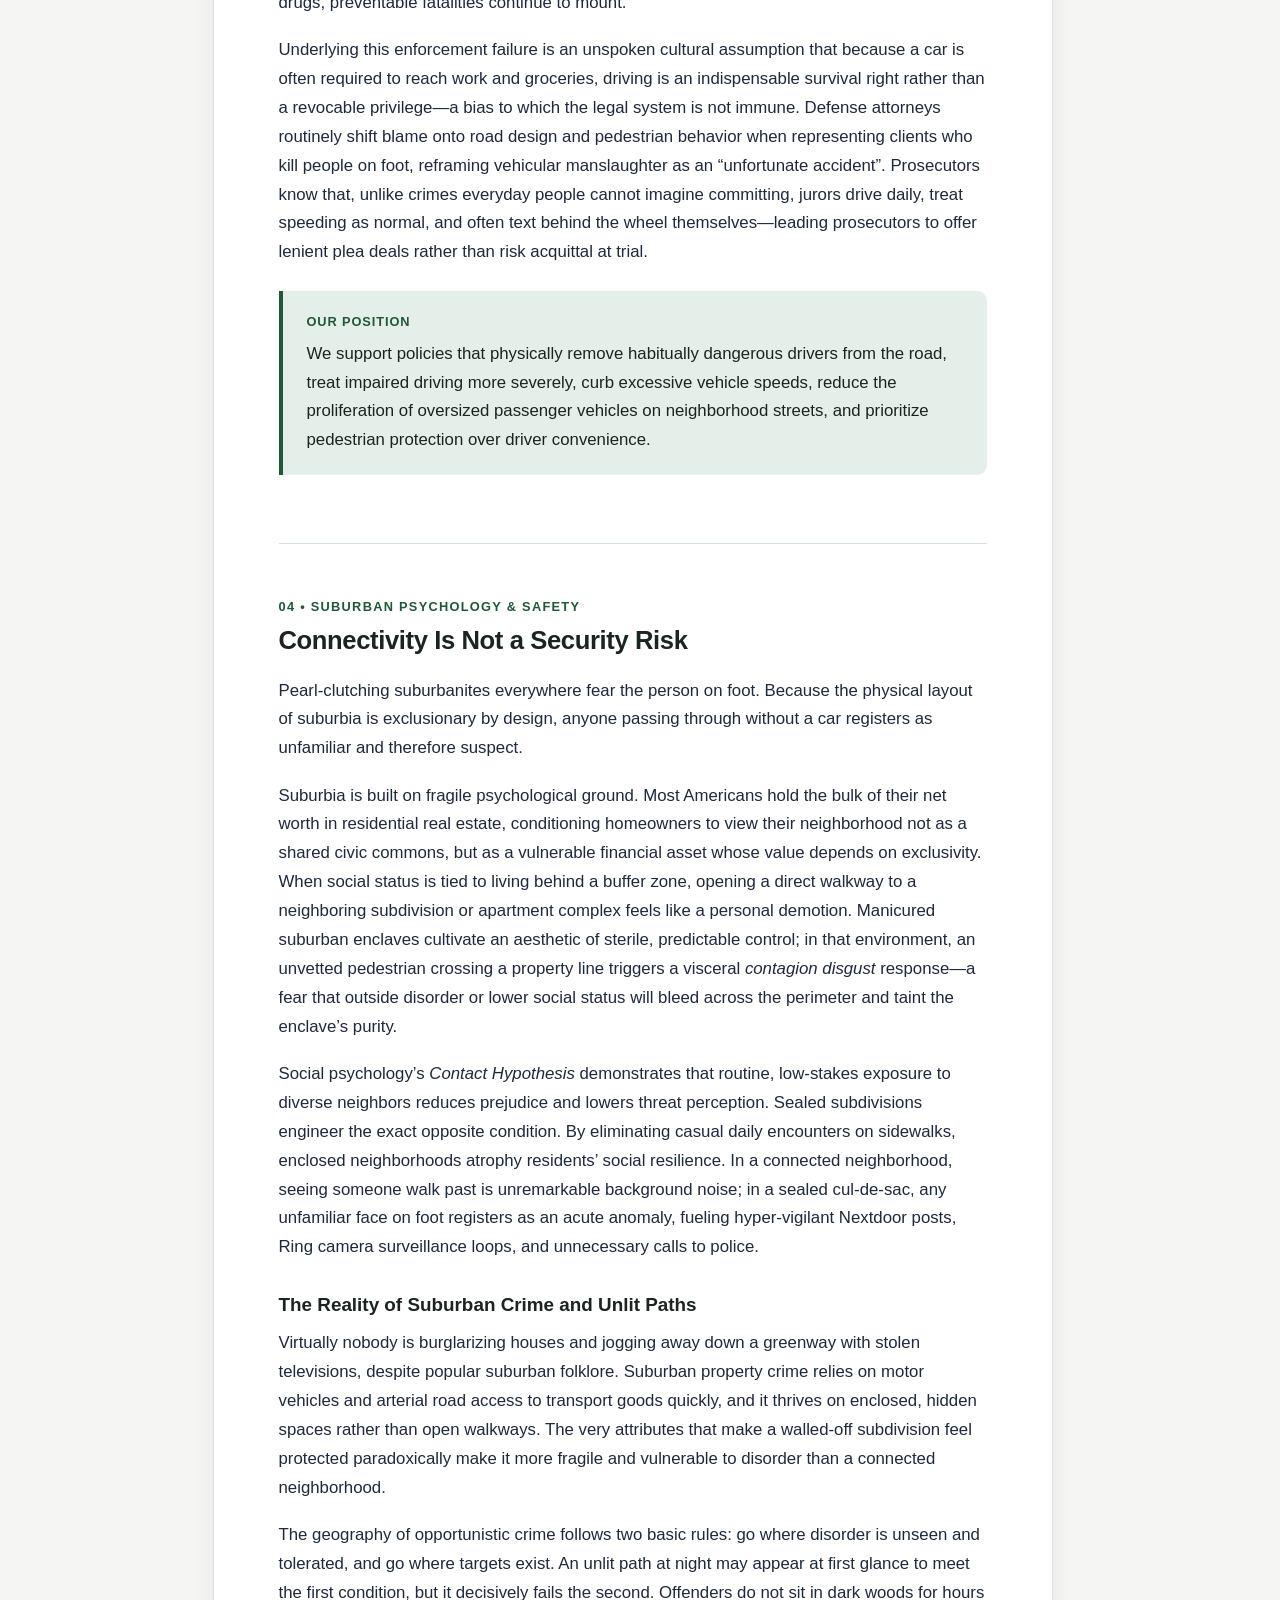
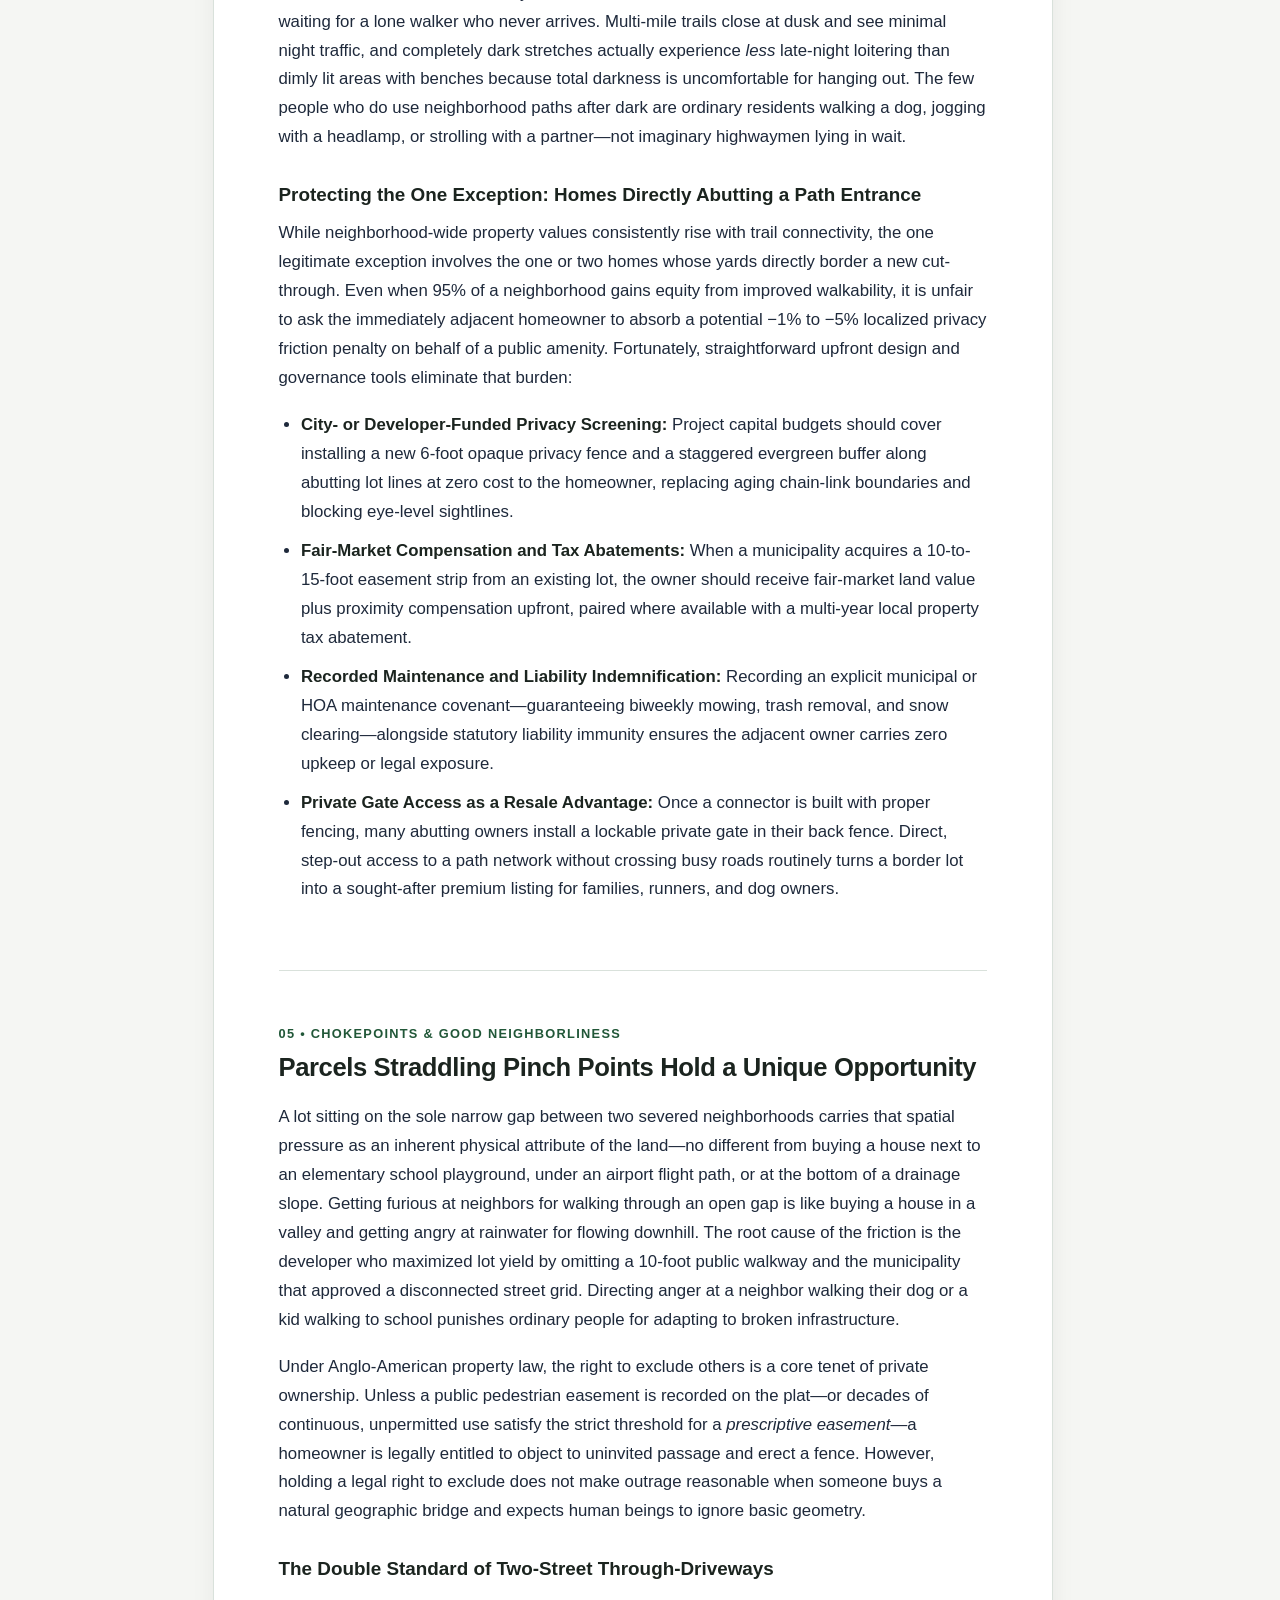
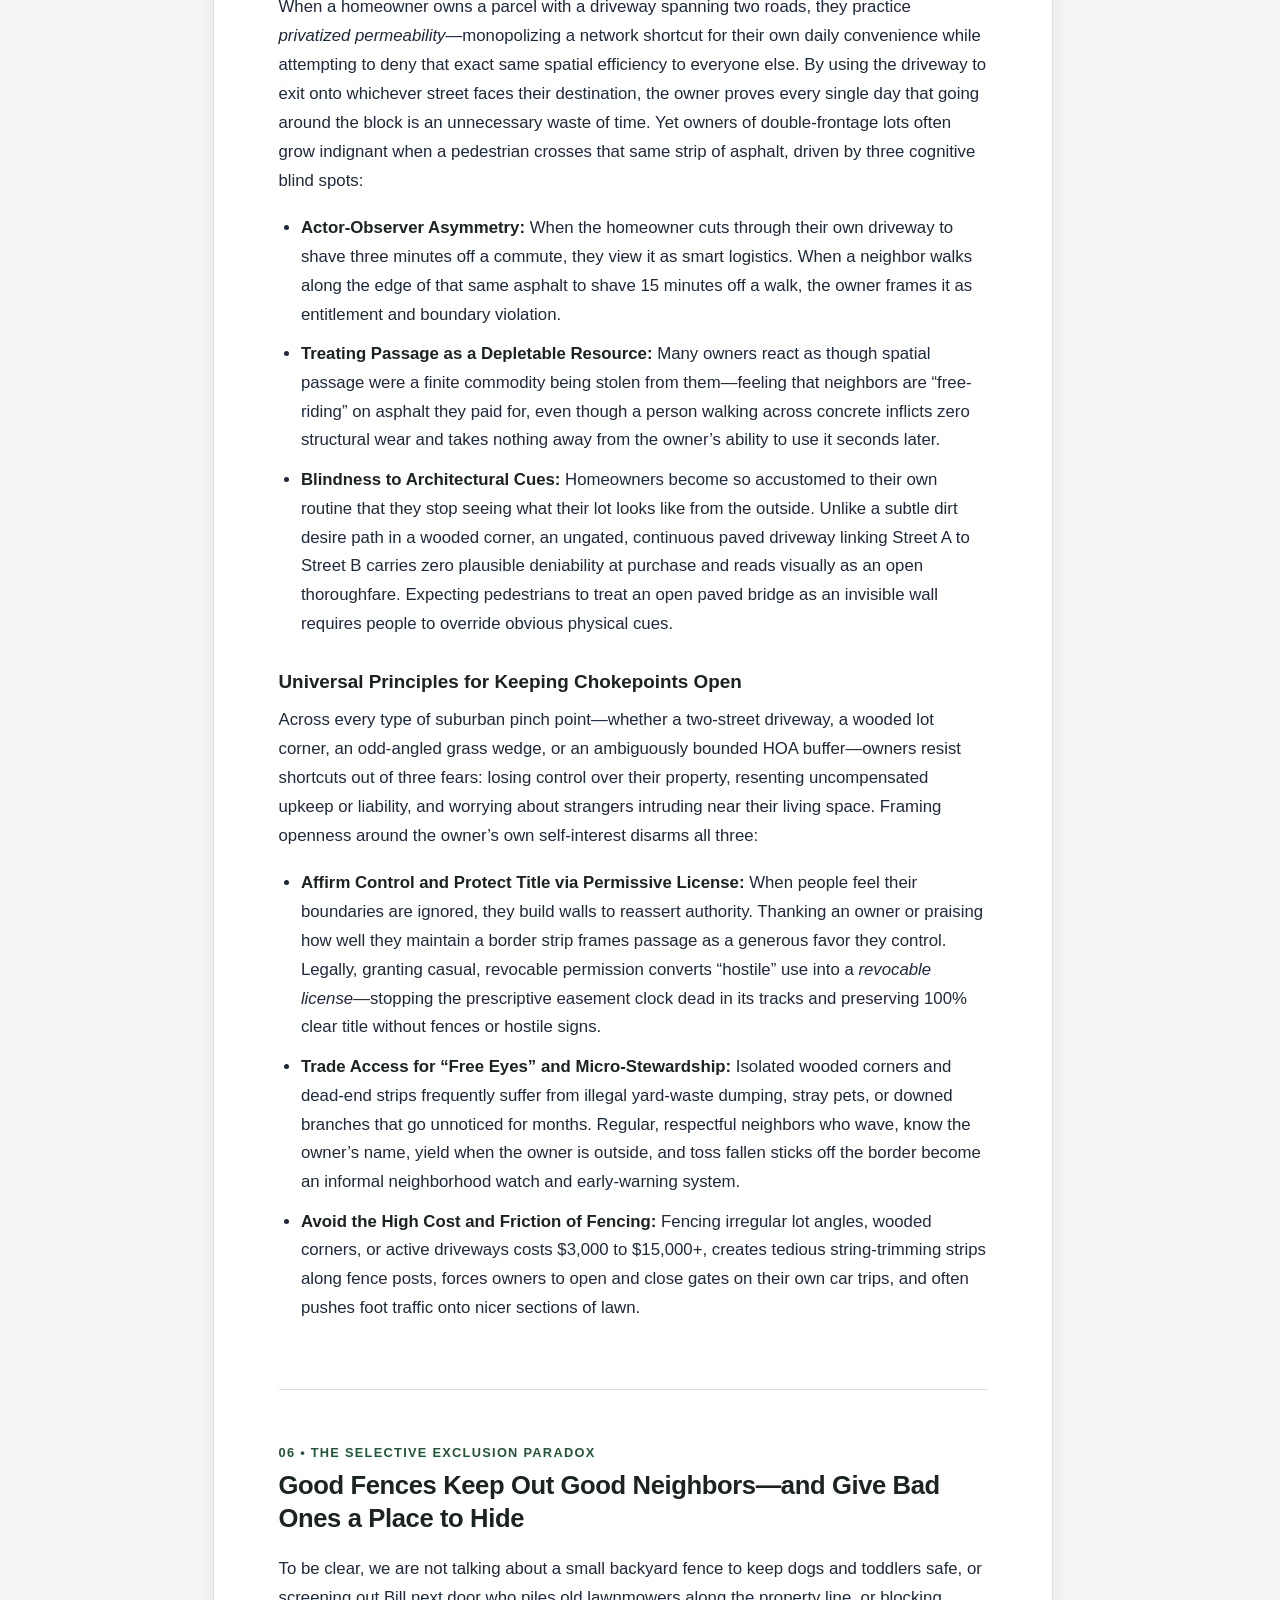
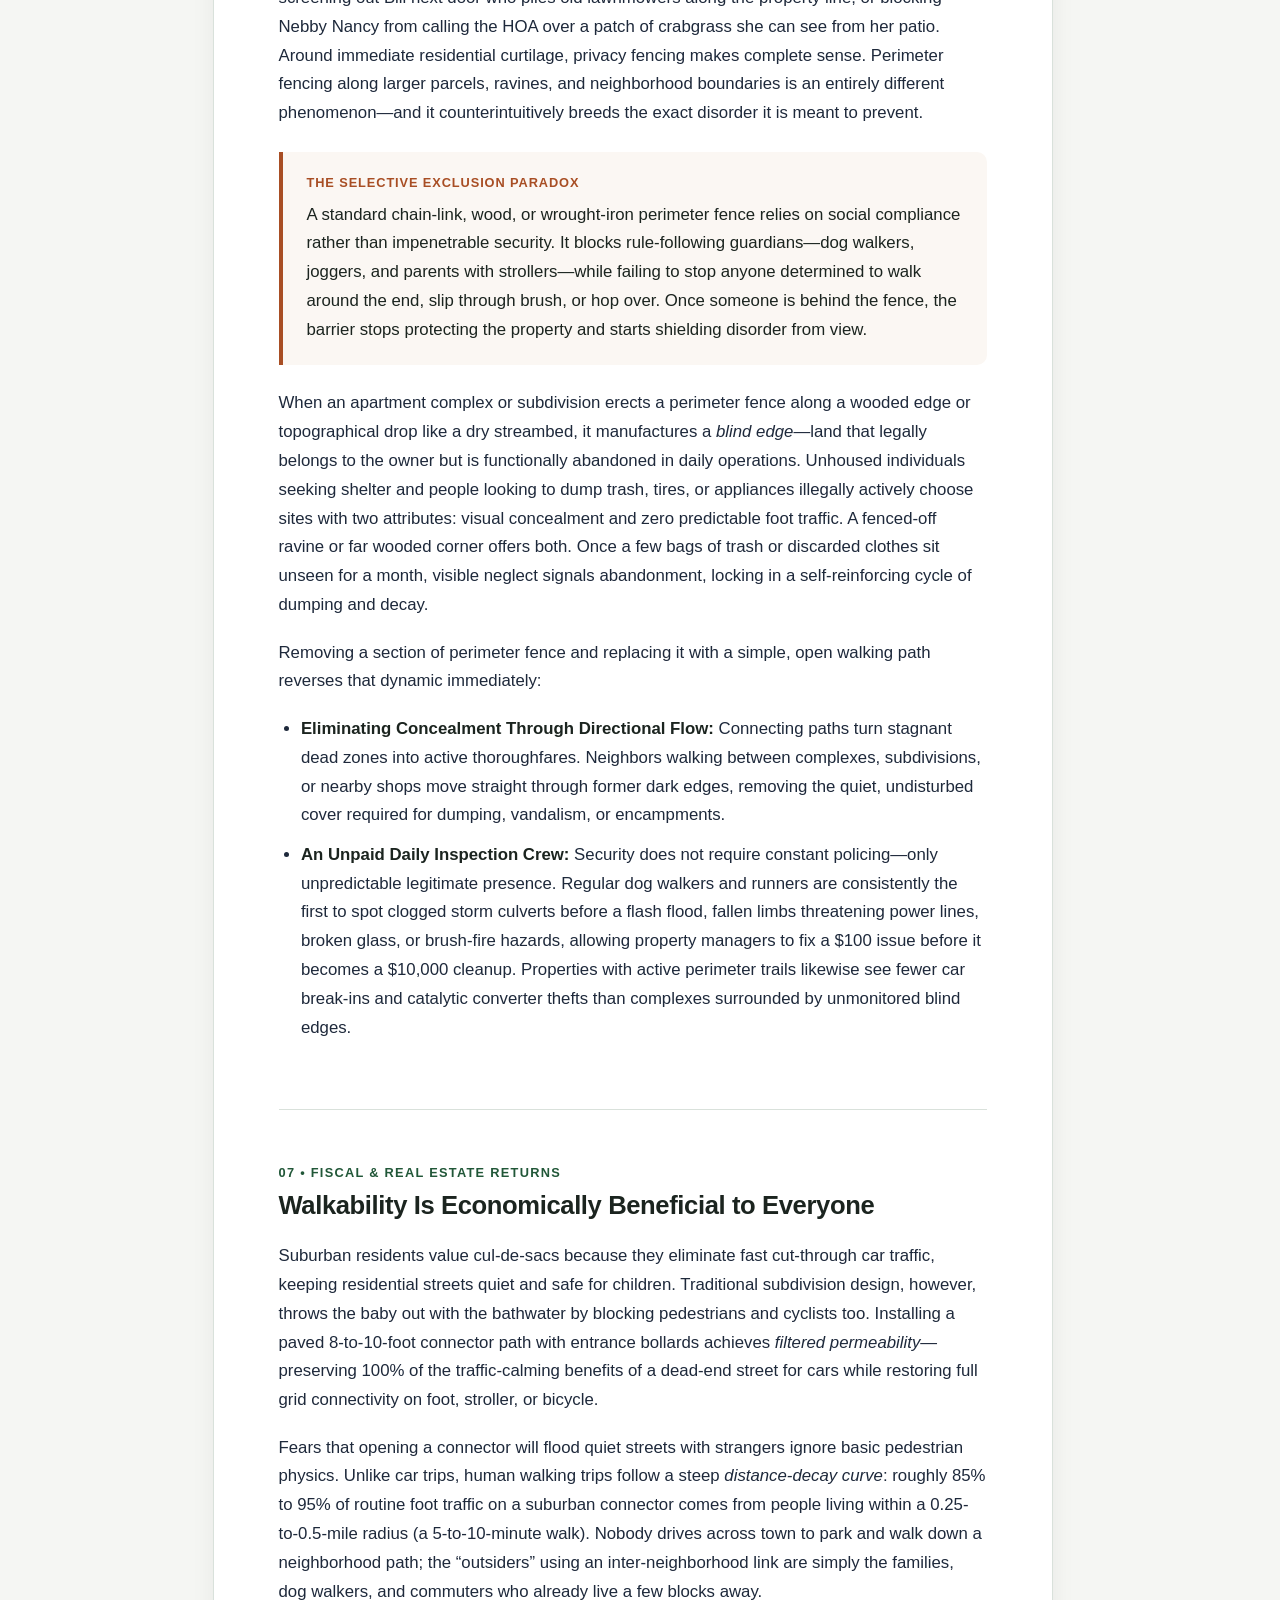
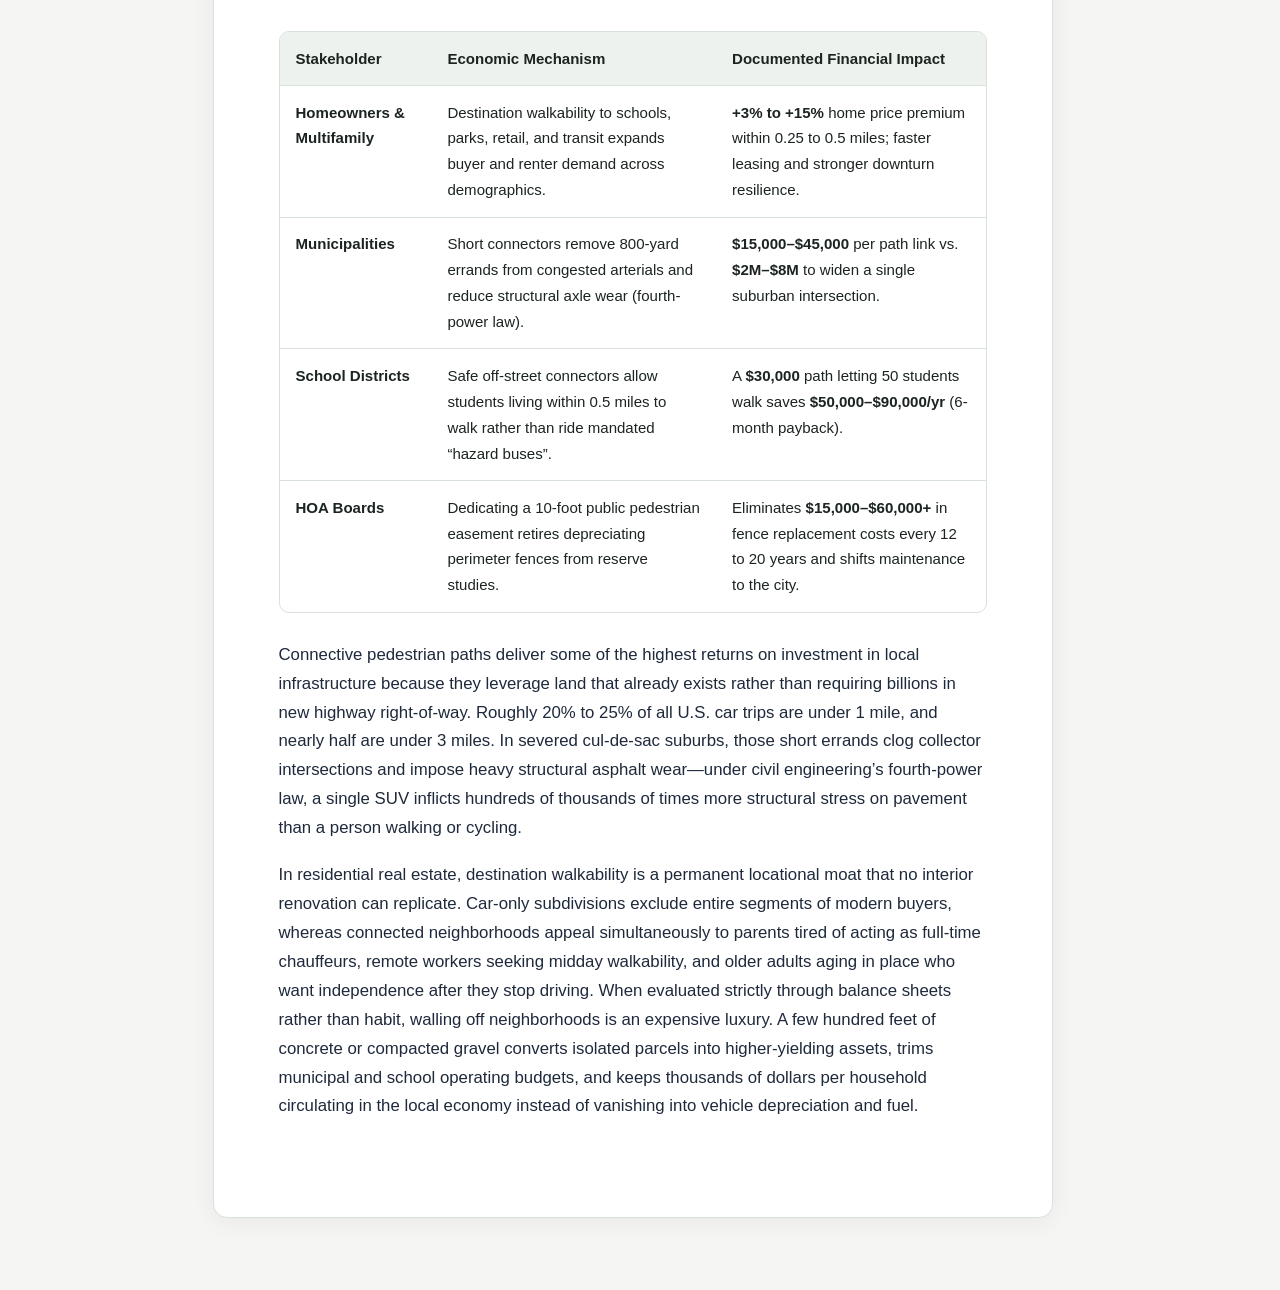
==== commit aeb57c5b: "Update core.html" ====
--- a/core.html
+++ b/core.html
@@ -3,7 +3,8 @@
 <head>
   <meta charset="UTF-8" />
   <meta name="viewport" content="width=device-width, initial-scale=1.0" />
-  <title>Core Philosophies — Neighborhood Connectivity & Human-Scale Streets</title>
+  <title>Principles — Guerilla Greenway</title>
+  <link rel="stylesheet" href="style.css" />
   <style>
     :root {
       --bg-page: #f5f6f3;
@@ -20,23 +21,30 @@
       --radius: 10px;
     }
 
-    * {
-      box-sizing: border-box;
-    }
-
     html {
       scroll-behavior: smooth;
     }
 
     body {
       margin: 0;
-      padding: 2.5rem 1.25rem 4.5rem;
+      padding: 0;
       background-color: var(--bg-page);
       color: var(--text-main);
+    }
+
+    /* Wraps the article below your full-width site header */
+    .page-wrapper {
+      padding: 2.5rem 1.25rem 4.5rem;
       font-family: -apple-system, BlinkMacSystemFont, "Segoe UI", Roboto, Oxygen, Ubuntu, Cantarell, sans-serif;
       font-size: 1.05rem;
       line-height: 1.72;
       -webkit-font-smoothing: antialiased;
+    }
+
+    .page-wrapper *,
+    .page-wrapper *::before,
+    .page-wrapper *::after {
+      box-sizing: border-box;
     }
 
     .container {
@@ -49,7 +57,7 @@
       overflow: hidden;
     }
 
-    /* Header */
+    /* Page Banner (uses div to avoid colliding with site header CSS) */
     .doc-header {
       padding: 3.25rem 3.5rem 2.5rem;
       background: linear-gradient(135deg, #1b432c 0%, #26593c 100%);
@@ -72,6 +80,7 @@
       line-height: 1.18;
       letter-spacing: -0.02em;
       font-weight: 800;
+      color: #ffffff;
     }
 
     .doc-subtitle {
@@ -82,7 +91,7 @@
       max-width: 64ch;
     }
 
-    /* Table of Contents */
+    /* Table of Contents (uses div to avoid colliding with site nav CSS) */
     .toc {
       padding: 1.5rem 3.5rem;
       background-color: var(--bg-subtle);
@@ -122,13 +131,13 @@
       padding: 2.75rem 3.5rem 3.5rem;
     }
 
-    section {
+    .content section {
       margin-bottom: 3.25rem;
       padding-bottom: 2.75rem;
       border-bottom: 1px solid var(--border-light);
     }
 
-    section:last-child {
+    .content section:last-child {
       margin-bottom: 0;
       padding-bottom: 0;
       border-bottom: none;
@@ -144,7 +153,7 @@
       margin-bottom: 0.35rem;
     }
 
-    h2 {
+    .content h2 {
       margin: 0 0 1.25rem;
       font-size: 1.6rem;
       line-height: 1.28;
@@ -152,31 +161,32 @@
       color: var(--text-main);
     }
 
-    h3 {
+    .content h3 {
       margin: 1.85rem 0 0.75rem;
       font-size: 1.18rem;
       line-height: 1.35;
       color: var(--text-main);
     }
 
-    p {
+    .content p {
       margin: 0 0 1.15rem;
     }
 
-    p:last-child {
+    .content p:last-child {
       margin-bottom: 0;
     }
 
-    ul, ol.styled-list {
+    .content ul,
+    .content ol.styled-list {
       margin: 0.75rem 0 1.35rem;
       padding-left: 1.4rem;
     }
 
-    li {
+    .content li {
       margin-bottom: 0.65rem;
     }
 
-    li strong {
+    .content li strong {
       color: var(--text-main);
     }
 
@@ -251,14 +261,14 @@
       border-radius: var(--radius);
     }
 
-    table {
+    .content table {
       width: 100%;
       border-collapse: collapse;
       font-size: 0.94rem;
       text-align: left;
     }
 
-    th {
+    .content th {
       background-color: var(--bg-subtle);
       color: var(--text-main);
       font-weight: 700;
@@ -266,19 +276,19 @@
       border-bottom: 1px solid var(--border-light);
     }
 
-    td {
+    .content td {
       padding: 0.85rem 1rem;
       border-bottom: 1px solid var(--border-light);
       vertical-align: top;
     }
 
-    tr:last-child td {
+    .content tr:last-child td {
       border-bottom: none;
     }
 
     /* Responsive & Print */
     @media (max-width: 680px) {
-      body {
+      .page-wrapper {
         padding: 0;
         background: var(--bg-surface);
       }
@@ -302,7 +312,11 @@
     }
 
     @media print {
-      body {
+      header {
+        display: none;
+      }
+
+      .page-wrapper {
         background: #ffffff;
         padding: 0;
         font-size: 10.5pt;
@@ -324,252 +338,270 @@
         display: none;
       }
 
-      section {
+      .content section {
         break-inside: avoid-page;
       }
     }
   </style>
 </head>
 <body>
-  <article class="container">
-    <header class="doc-header">
-      <span class="kicker">Guerrilla Greenway & Urban Connectivity</span>
-      <h1>Core Philosophies</h1>
-      <p class="doc-subtitle">
-        Reclaiming human-scale mobility, dismantling suburban severance, and making the case for open, connected neighborhoods.
-      </p>
-    </header>
-
-    <nav class="toc" aria-label="Contents">
-      <p class="toc-title">Contents</p>
-      <ol>
-        <li><a href="#undoing-car-dependency">Undoing Policies That Discourage Car-Free Transportation</a></li>
-        <li><a href="#human-lives">Valuing Human Lives Over Car “Freedom”</a></li>
-        <li><a href="#reckless-driving">Treating Reckless Driving More Harshly</a></li>
-        <li><a href="#connectivity-security">Connectivity Is Not a Security Risk</a></li>
-        <li><a href="#pinch-points">Parcels Straddling Pinch Points</a></li>
-        <li><a href="#fences-and-blind-edges">Good Fences Keep Out Good Neighbors</a></li>
-        <li><a href="#walkability-economics">Walkability Is Economically Beneficial to Everyone</a></li>
-      </ol>
-    </nav>
-
-    <main class="content">
-      <!-- SECTION 1 -->
-      <section id="undoing-car-dependency">
-        <span class="section-num">01 • Land Use & Policy</span>
-        <h2>Undoing Policies That Discourage Car-Free Transportation</h2>
-        <p>
-          Ever since the rapid suburbanization of the 20th century, the automobile has been king in the United States. This was not an organic free-market outcome—an organized coalition of industrial manufacturers, oil companies, real estate developers, retail corporations, and political lobbying groups systematically engineered car dependency into American law and geography. Much damage has been done, and we do not accept that electric vehicles alone will absolve these industries of decades of sprawl, asphalt bloat, and pollution.
+  <header>
+    <div class="nav-container">
+      <a href="index.html" class="site-title">
+        <span>Guerilla Greenway</span>
+      </a>
+      <nav>
+        <a href="index.html">About</a>
+        <a href="history.html">Sprawl</a>
+        <a href="core.html" class="active">Principles</a>
+        <a href="prep.html">Get Involved</a>
+        <a href="safety.html">Safety Guidelines</a>
+        <a href="waiver.html">Volunteer Waiver</a>
+      </nav>
+    </div>
+  </header>
+
+  <div class="page-wrapper">
+    <article class="container">
+      <div class="doc-header">
+        <span class="kicker">Guerilla Greenway & Urban Connectivity</span>
+        <h1>Core Principles</h1>
+        <p class="doc-subtitle">
+          Reclaiming human-scale mobility, dismantling suburban severance, and making the case for open, connected neighborhoods.
         </p>
-        <div class="callout policy">
-          <span class="callout-label">Our Position</span>
-          We support groups, organizations, and policies that incentivize denser development and walkable neighborhoods. We are encouraged to see cities like Raleigh, Durham, and Charlotte—alongside municipalities across the country—enacting zoning reform, eliminating mandatory parking minimums, and legalizing accessory dwelling units (ADUs).
-        </div>
-      </section>
-
-      <!-- SECTION 2 -->
-      <section id="human-lives">
-        <span class="section-num">02 • Roadway Equity</span>
-        <h2>Human Lives Should Be Valued Over Car “Freedom”</h2>
-        <p>
-          Environmental psychologist Ian Walker coined the term <em>motonormativity</em> to describe the deeply embedded unconscious bias that treats driving as the default, rational baseline of human movement while treating walking, running, and cycling as abnormal exceptions. Under a motonormative worldview, imposing a 10-second delay on a driver is framed as an intolerable infringement on personal freedom, whereas forcing a pedestrian or runner onto a narrow shoulder beside 45 mph traffic is accepted as ordinary.
-        </p>
-        <p>
-          Dehumanization of cyclists is widespread among motorists who drive aggressively around people on bikes. Many drivers view pedestrians and cyclists on roadways as purely “recreational” hobbyists rather than taxpaying commuters and workers, convincing themselves they are righteous gatekeepers of the street. Because motorists are insulated inside two-ton soundproofed cabins, minor impatience routinely escalates into vehicular intimidation that would be prosecuted as assault in any other setting.
-        </p>
-        <p>
-          The actual kinematics do not come close to justifying drivers’ warped perceptions of delay:
-        </p>
-
-        <div class="stat-grid">
-          <div class="stat-card">
-            <span class="stat-value">10–15 sec</span>
-            <span class="stat-desc">Typical time added to a driver’s trip when yielding to a pedestrian at a crosswalk.</span>
+      </div>
+
+      <div class="toc" role="navigation" aria-label="Contents">
+        <p class="toc-title">Contents</p>
+        <ol>
+          <li><a href="#undoing-car-dependency">Undoing Policies That Discourage Car-Free Transportation</a></li>
+          <li><a href="#human-lives">Valuing Human Lives Over Car “Freedom”</a></li>
+          <li><a href="#reckless-driving">Treating Reckless Driving More Harshly</a></li>
+          <li><a href="#connectivity-security">Connectivity Is Not a Security Risk</a></li>
+          <li><a href="#pinch-points">Parcels Straddling Pinch Points</a></li>
+          <li><a href="#fences-and-blind-edges">Good Fences Keep Out Good Neighbors</a></li>
+          <li><a href="#walkability-economics">Walkability Is Economically Beneficial to Everyone</a></li>
+        </ol>
+      </div>
+
+      <main class="content">
+        <!-- SECTION 1 -->
+        <section id="undoing-car-dependency">
+          <span class="section-num">01 • Land Use & Policy</span>
+          <h2>Undoing Policies That Discourage Car-Free Transportation</h2>
+          <p>
+            Ever since the rapid suburbanization of the 20th century, the automobile has been king in the United States. This was not an organic free-market outcome—an organized coalition of industrial manufacturers, oil companies, real estate developers, retail corporations, and political lobbying groups systematically engineered car dependency into American law and geography. Much damage has been done, and we do not accept that electric vehicles alone will absolve these industries of decades of sprawl, asphalt bloat, and pollution.
+          </p>
+          <div class="callout policy">
+            <span class="callout-label">Our Position</span>
+            We support groups, organizations, and policies that incentivize denser development and walkable neighborhoods. We are encouraged to see cities like Raleigh, Durham, and Charlotte—alongside municipalities across the country—enacting zoning reform, eliminating mandatory parking minimums, and legalizing accessory dwelling units (ADUs).
           </div>
-          <div class="stat-card">
-            <span class="stat-value">30–40 sec</span>
-            <span class="stat-desc">Typical net delay when waiting to pass a cyclist safely on a two-lane road.</span>
+        </section>
+
+        <!-- SECTION 2 -->
+        <section id="human-lives">
+          <span class="section-num">02 • Roadway Equity</span>
+          <h2>Human Lives Should Be Valued Over Car “Freedom”</h2>
+          <p>
+            Environmental psychologist Ian Walker coined the term <em>motonormativity</em> to describe the deeply embedded unconscious bias that treats driving as the default, rational baseline of human movement while treating walking, running, and cycling as abnormal exceptions. Under a motonormative worldview, imposing a 10-second delay on a driver is framed as an intolerable infringement on personal freedom, whereas forcing a pedestrian or runner onto a narrow shoulder beside 45 mph traffic is accepted as ordinary.
+          </p>
+          <p>
+            Dehumanization of cyclists is widespread among motorists who drive aggressively around people on bikes. Many drivers view pedestrians and cyclists on roadways as purely “recreational” hobbyists rather than taxpaying commuters and workers, convincing themselves they are righteous gatekeepers of the street. Because motorists are insulated inside two-ton soundproofed cabins, minor impatience routinely escalates into vehicular intimidation that would be prosecuted as assault in any other setting.
+          </p>
+          <p>
+            The actual kinematics do not come close to justifying drivers’ warped perceptions of delay:
+          </p>
+
+          <div class="stat-grid">
+            <div class="stat-card">
+              <span class="stat-value">10–15 sec</span>
+              <span class="stat-desc">Typical time added to a driver’s trip when yielding to a pedestrian at a crosswalk.</span>
+            </div>
+            <div class="stat-card">
+              <span class="stat-value">30–40 sec</span>
+              <span class="stat-desc">Typical net delay when waiting to pass a cyclist safely on a two-lane road.</span>
+            </div>
+            <div class="stat-card">
+              <span class="stat-value">6,000 lb</span>
+              <span class="stat-desc">Weight of a modern truck or SUV wielded against an unshielded human body.</span>
+            </div>
           </div>
-          <div class="stat-card">
-            <span class="stat-value">6,000 lb</span>
-            <span class="stat-desc">Weight of a modern truck or SUV wielded against an unshielded human body.</span>
+
+          <p>
+            The physical risk between a person unprotected by a steel cage, crumple zones, and airbags versus one sealed inside a vehicle is wildly asymmetric. Because vulnerable road users will always yield to preserve their lives, aggressive drivers learn that creeping forward, revving, or tailgating is a guaranteed way to clear their path. Society reinforces this dynamic by shifting the moral and physical burden of safety onto the most vulnerable people—the ones not hiding behind the walls of their cars.
+          </p>
+          <p>
+            Modern vehicle cabins are engineered to isolate occupants from outside noise, weather, and physical sensation. Tinted windows, high beltlines, and acoustic glass eliminate eye contact—the primary human mechanism for signaling deference and empathy. Traffic psychologists note that this physical enclosure triggers a state of <em>deindividuation</em> similar to online disinhibition: the driver feels invisible and untouchable, reducing other human beings to inanimate obstacles blocking a trajectory.
+          </p>
+          <p>
+            Outside a vehicle, walking briskly toward a parent and child while shouting at them to get out of the way would be recognized immediately as harassment, triggering swift social intervention. Inside a vehicle, rolling a 6,000 lb machine within three feet of that same family to force them to hurry across the asphalt is routinely excused as normal “assertive” driving or simply being in a rush. Because the vehicle mediates the threat, society treats physical coercion as a minor etiquette issue rather than an act of intimidation. As long as roads and parking lots are engineered for vehicle speed rather than human presence—and as long as vehicles are designed and marketed to project physical superiority—drivers will continue using mass and momentum to force everyone else out of their way.
+          </p>
+        </section>
+
+        <!-- SECTION 3 -->
+        <section id="reckless-driving">
+          <span class="section-num">03 • Accountability & Law</span>
+          <h2>Reckless Driving Should Be Treated More Harshly</h2>
+          <p>
+            In the post-COVID era, reckless drivers have grown measurably more brazen. A sharp drop in routine traffic enforcement by police, multi-menu dashboard touchscreens, widespread screen addiction, lax treatment of speeding by traffic courts, the dominance of oversized trucks and SUVs, and the social normalization of speeding have all added fuel to the fire. Meanwhile, a large majority of drivers with suspended licenses continue driving anyway because states revoke a plastic card without restricting physical access to a vehicle.
+          </p>
+          <p>
+            Substance impairment has also grown deadlier and harder to prosecute. More motorists are driving high, and a rising share operate vehicles under the influence of multiple substances simultaneously; the most common combination—THC paired with alcohol—multiplies the risk of fatal crashes even when blood alcohol concentration (BAC) remains below the 0.08% legal limit. While states struggle to standardize roadside detection and statutory limits for non-alcohol drugs, preventable fatalities continue to mount.
+          </p>
+          <p>
+            Underlying this enforcement failure is an unspoken cultural assumption that because a car is often required to reach work and groceries, driving is an indispensable survival right rather than a revocable privilege—a bias to which the legal system is not immune. Defense attorneys routinely shift blame onto road design and pedestrian behavior when representing clients who kill people on foot, reframing vehicular manslaughter as an “unfortunate accident”. Prosecutors know that, unlike crimes everyday people cannot imagine committing, jurors drive daily, treat speeding as normal, and often text behind the wheel themselves—leading prosecutors to offer lenient plea deals rather than risk acquittal at trial.
+          </p>
+          <div class="callout policy">
+            <span class="callout-label">Our Position</span>
+            We support policies that physically remove habitually dangerous drivers from the road, treat impaired driving more severely, curb excessive vehicle speeds, reduce the proliferation of oversized passenger vehicles on neighborhood streets, and prioritize pedestrian protection over driver convenience.
           </div>
-        </div>
-
-        <p>
-          The physical risk between a person unprotected by a steel cage, crumple zones, and airbags versus one sealed inside a vehicle is wildly asymmetric. Because vulnerable road users will always yield to preserve their lives, aggressive drivers learn that creeping forward, revving, or tailgating is a guaranteed way to clear their path. Society reinforces this dynamic by shifting the moral and physical burden of safety onto the most vulnerable people—the ones not hiding behind the walls of their cars.
-        </p>
-        <p>
-          Modern vehicle cabins are engineered to isolate occupants from outside noise, weather, and physical sensation. Tinted windows, high beltlines, and acoustic glass eliminate eye contact—the primary human mechanism for signaling deference and empathy. Traffic psychologists note that this physical enclosure triggers a state of <em>deindividuation</em> similar to online disinhibition: the driver feels invisible and untouchable, reducing other human beings to inanimate obstacles blocking a trajectory.
-        </p>
-        <p>
-          Outside a vehicle, walking briskly toward a parent and child while shouting at them to get out of the way would be recognized immediately as harassment, triggering swift social intervention. Inside a vehicle, rolling a 6,000 lb machine within three feet of that same family to force them to hurry across the asphalt is routinely excused as normal “assertive” driving or simply being in a rush. Because the vehicle mediates the threat, society treats physical coercion as a minor etiquette issue rather than an act of intimidation. As long as roads and parking lots are engineered for vehicle speed rather than human presence—and as long as vehicles are designed and marketed to project physical superiority—drivers will continue using mass and momentum to force everyone else out of their way.
-        </p>
-      </section>
-
-      <!-- SECTION 3 -->
-      <section id="reckless-driving">
-        <span class="section-num">03 • Accountability & Law</span>
-        <h2>Reckless Driving Should Be Treated More Harshly</h2>
-        <p>
-          In the post-COVID era, reckless drivers have grown measurably more brazen. A sharp drop in routine traffic enforcement by police, multi-menu dashboard touchscreens, widespread screen addiction, lax treatment of speeding by traffic courts, the dominance of oversized trucks and SUVs, and the social normalization of speeding have all added fuel to the fire. Meanwhile, a large majority of drivers with suspended licenses continue driving anyway because states revoke a plastic card without restricting physical access to a vehicle.
-        </p>
-        <p>
-          Substance impairment has also grown deadlier and harder to prosecute. More motorists are driving high, and a rising share operate vehicles under the influence of multiple substances simultaneously; the most common combination—THC paired with alcohol—multiplies the risk of fatal crashes even when blood alcohol concentration (BAC) remains below the 0.08% legal limit. While states struggle to standardize roadside detection and statutory limits for non-alcohol drugs, preventable fatalities continue to mount.
-        </p>
-        <p>
-          Underlying this enforcement failure is an unspoken cultural assumption that because a car is often required to reach work and groceries, driving is an indispensable survival right rather than a revocable privilege—a bias to which the legal system is not immune. Defense attorneys routinely shift blame onto road design and pedestrian behavior when representing clients who kill people on foot, reframing vehicular manslaughter as an “unfortunate accident.” Prosecutors know that, unlike crimes everyday people cannot imagine committing, jurors drive daily, treat speeding as normal, and often text behind the wheel themselves—leading prosecutors to offer lenient plea deals rather than risk acquittal at trial.
-        </p>
-        <div class="callout policy">
-          <span class="callout-label">Our Position</span>
-          We support policies that physically remove habitually dangerous drivers from the road, treat impaired driving more severely, curb excessive vehicle speeds, reduce the proliferation of oversized passenger vehicles on neighborhood streets, and prioritize pedestrian protection over driver convenience.
-        </div>
-      </section>
-
-      <!-- SECTION 4 -->
-      <section id="connectivity-security">
-        <span class="section-num">04 • Suburban Psychology & Safety</span>
-        <h2>Connectivity Is Not a Security Risk</h2>
-        <p>
-          Pearl-clutching suburbanites everywhere fear the person on foot. Because the physical layout of suburbia is exclusionary by design, anyone passing through without a car registers as unfamiliar and therefore suspect.
-        </p>
-        <p>
-          Suburbia is built on fragile psychological ground. Most Americans hold the bulk of their net worth in residential real estate, conditioning homeowners to view their neighborhood not as a shared civic commons, but as a vulnerable financial asset whose value depends on exclusivity. When social status is tied to living behind a buffer zone, opening a direct walkway to a neighboring subdivision or apartment complex feels like a personal demotion. Manicured suburban enclaves cultivate an aesthetic of sterile, predictable control; in that environment, an unvetted pedestrian crossing a property line triggers a visceral <em>contagion disgust</em> response—a fear that outside disorder or lower social status will bleed across the perimeter and taint the enclave’s purity.
-        </p>
-        <p>
-          Social psychology’s <em>Contact Hypothesis</em> demonstrates that routine, low-stakes exposure to diverse neighbors reduces prejudice and lowers threat perception. Sealed subdivisions engineer the exact opposite condition. By eliminating casual daily encounters on sidewalks, enclosed neighborhoods atrophy residents’ social resilience. In a connected neighborhood, seeing someone walk past is unremarkable background noise; in a sealed cul-de-sac, any unfamiliar face on foot registers as an acute anomaly, fueling hyper-vigilant Nextdoor posts, Ring camera surveillance loops, and unnecessary calls to police.
-        </p>
-
-        <h3>The Reality of Suburban Crime and Unlit Paths</h3>
-        <p>
-          Virtually nobody is burglarizing houses and jogging away down a greenway with stolen televisions, despite popular suburban folklore. Suburban property crime relies on motor vehicles and arterial road access to transport goods quickly, and it thrives on enclosed, hidden spaces rather than open walkways. The very attributes that make a walled-off subdivision feel protected paradoxically make it more fragile and vulnerable to disorder than a connected neighborhood.
-        </p>
-        <p>
-          The geography of opportunistic crime follows two basic rules: go where disorder is unseen and tolerated, and go where targets exist. An unlit path at night may appear at first glance to meet the first condition, but it decisively fails the second. Offenders do not sit in dark woods for hours waiting for a lone walker who never arrives. Multi-mile trails close at dusk and see minimal night traffic, and completely dark stretches actually experience <em>less</em> late-night loitering than dimly lit areas with benches because total darkness is uncomfortable for hanging out. The few people who do use neighborhood paths after dark are ordinary residents walking a dog, jogging with a headlamp, or strolling with a partner—not imaginary highwaymen lying in wait.
-        </p>
-
-        <h3>Protecting the One Exception: Homes Directly Abutting a Path Entrance</h3>
-        <p>
-          While neighborhood-wide property values consistently rise with trail connectivity, the one legitimate exception involves the one or two homes whose yards directly border a new cut-through. Even when 95% of a neighborhood gains equity from improved walkability, it is unfair to ask the immediately adjacent homeowner to absorb a potential −1% to −5% localized privacy friction penalty on behalf of a public amenity. Fortunately, straightforward upfront design and governance tools eliminate that burden:
-        </p>
-        <ul class="styled-list">
-          <li><strong>City- or Developer-Funded Privacy Screening:</strong> Project capital budgets should cover installing a new 6-foot opaque privacy fence and a staggered evergreen buffer along abutting lot lines at zero cost to the homeowner, replacing aging chain-link boundaries and blocking eye-level sightlines.</li>
-          <li><strong>Fair-Market Compensation and Tax Abatements:</strong> When a municipality acquires a 10-to-15-foot easement strip from an existing lot, the owner should receive fair-market land value plus proximity compensation upfront, paired where available with a multi-year local property tax abatement.</li>
-          <li><strong>Recorded Maintenance and Liability Indemnification:</strong> Recording an explicit municipal or HOA maintenance covenant—guaranteeing biweekly mowing, trash removal, and snow clearing—alongside statutory liability immunity ensures the adjacent owner carries zero upkeep or legal exposure.</li>
-          <li><strong>Private Gate Access as a Resale Advantage:</strong> Once a connector is built with proper fencing, many abutting owners install a lockable private gate in their back fence. Direct, step-out access to a path network without crossing busy roads routinely turns a border lot into a sought-after premium listing for families, runners, and dog owners.</li>
-        </ul>
-      </section>
-
-      <!-- SECTION 5 -->
-      <section id="pinch-points">
-        <span class="section-num">05 • Chokepoints & Good Neighborliness</span>
-        <h2>Parcels Straddling Pinch Points Hold a Unique Opportunity</h2>
-        <p>
-          A lot sitting on the sole narrow gap between two severed neighborhoods carries that spatial pressure as an inherent physical attribute of the land—no different from buying a house next to an elementary school playground, under an airport flight path, or at the bottom of a drainage slope. Getting furious at neighbors for walking through an open gap is like buying a house in a valley and getting angry at rainwater for flowing downhill. The root cause of the friction is the developer who maximized lot yield by omitting a 10-foot public walkway and the municipality that approved a disconnected street grid. Directing anger at a neighbor walking their dog or a kid walking to school punishes ordinary people for adapting to broken infrastructure.
-        </p>
-        <p>
-          Under Anglo-American property law, the right to exclude others is a core tenet of private ownership. Unless a public pedestrian easement is recorded on the plat—or decades of continuous, unpermitted use satisfy the strict threshold for a <em>prescriptive easement</em>—a homeowner is legally entitled to object to uninvited passage and erect a fence. However, holding a legal right to exclude does not make outrage reasonable when someone buys a natural geographic bridge and expects human beings to ignore basic geometry.
-        </p>
-
-        <h3>The Double Standard of Two-Street Through-Driveways</h3>
-        <p>
-          When a homeowner owns a parcel with a driveway spanning two roads, they practice <em>privatized permeability</em>—monopolizing a network shortcut for their own daily convenience while attempting to deny that exact same spatial efficiency to everyone else. By using the driveway to exit onto whichever street faces their destination, the owner proves every single day that going around the block is an unnecessary waste of time. Yet owners of double-frontage lots often grow indignant when a pedestrian crosses that same strip of asphalt, driven by three cognitive blind spots:
-        </p>
-        <ul class="styled-list">
-          <li><strong>Actor-Observer Asymmetry:</strong> When the homeowner cuts through their own driveway to shave three minutes off a commute, they view it as smart logistics. When a neighbor walks along the edge of that same asphalt to shave 15 minutes off a walk, the owner frames it as entitlement and boundary violation.</li>
-          <li><strong>Treating Passage as a Depletable Resource:</strong> Many owners react as though spatial passage were a finite commodity being stolen from them—feeling that neighbors are “free-riding” on asphalt they paid for, even though a person walking across concrete inflicts zero structural wear and takes nothing away from the owner’s ability to use it seconds later.</li>
-          <li><strong>Blindness to Architectural Cues:</strong> Homeowners become so accustomed to their own routine that they stop seeing what their lot looks like from the outside. Unlike a subtle dirt desire path in a wooded corner, an ungated, continuous paved driveway linking Street A to Street B carries zero plausible deniability at purchase and reads visually as an open thoroughfare. Expecting pedestrians to treat an open paved bridge as an invisible wall requires people to override obvious physical cues.</li>
-        </ul>
-
-        <h3>Universal Principles for Keeping Chokepoints Open</h3>
-        <p>
-          Across every type of suburban pinch point—whether a two-street driveway, a wooded lot corner, an odd-angled grass wedge, or an ambiguously bounded HOA buffer—owners resist shortcuts out of three fears: losing control over their property, resenting uncompensated upkeep or liability, and worrying about strangers intruding near their living space. Framing openness around the owner’s own self-interest disarms all three:
-        </p>
-        <ul class="styled-list">
-          <li><strong>Affirm Control and Protect Title via Permissive License:</strong> When people feel their boundaries are ignored, they build walls to reassert authority. Thanking an owner or praising how well they maintain a border strip frames passage as a generous favor they control. Legally, granting casual, revocable permission converts “hostile” use into a <em>revocable license</em>—stopping the prescriptive easement clock dead in its tracks and preserving 100% clear title without fences or hostile signs.</li>
-          <li><strong>Trade Access for “Free Eyes” and Micro-Stewardship:</strong> Isolated wooded corners and dead-end strips frequently suffer from illegal yard-waste dumping, stray pets, or downed branches that go unnoticed for months. Regular, respectful neighbors who wave, know the owner’s name, yield when the owner is outside, and toss fallen sticks off the border become an informal neighborhood watch and early-warning system.</li>
-          <li><strong>Avoid the High Cost and Friction of Fencing:</strong> Fencing irregular lot angles, wooded corners, or active driveways costs $3,000 to $15,000+, creates tedious string-trimming strips along fence posts, forces owners to open and close gates on their own car trips, and often pushes foot traffic onto nicer sections of lawn.</li>
-        </ul>
-      </section>
-
-      <!-- SECTION 6 -->
-      <section id="fences-and-blind-edges">
-        <span class="section-num">06 • The Selective Exclusion Paradox</span>
-        <h2>Good Fences Keep Out Good Neighbors—and Give Bad Ones a Place to Hide</h2>
-        <p>
-          To be clear, we are not talking about a small backyard fence to keep dogs and toddlers safe, or screening out Bill next door who piles old lawnmowers along the property line, or blocking Nebby Nancy from calling the HOA over a patch of crabgrass she can see from her patio. Around immediate residential curtilage, privacy fencing makes complete sense. Perimeter fencing along larger parcels, ravines, and neighborhood boundaries is an entirely different phenomenon—and it counterintuitively breeds the exact disorder it is meant to prevent.
-        </p>
-
-        <div class="callout warning">
-          <span class="callout-label">The Selective Exclusion Paradox</span>
-          A standard chain-link, wood, or wrought-iron perimeter fence relies on social compliance rather than impenetrable security. It blocks rule-following guardians—dog walkers, joggers, and parents with strollers—while failing to stop anyone determined to walk around the end, slip through brush, or hop over. Once someone is behind the fence, the barrier stops protecting the property and starts shielding disorder from view.
-        </div>
-
-        <p>
-          When an apartment complex or subdivision erects a perimeter fence along a wooded edge or topographical drop like a dry streambed, it manufactures a <em>blind edge</em>—land that legally belongs to the owner but is functionally abandoned in daily operations. Unhoused individuals seeking shelter and people looking to dump trash, tires, or appliances illegally actively choose sites with two attributes: visual concealment and zero predictable foot traffic. A fenced-off ravine or far wooded corner offers both. Once a few bags of trash or discarded clothes sit unseen for a month, visible neglect signals abandonment, locking in a self-reinforcing cycle of dumping and decay.
-        </p>
-        <p>
-          Removing a section of perimeter fence and replacing it with a simple, open walking path reverses that dynamic immediately:
-        </p>
-        <ul class="styled-list">
-          <li><strong>Eliminating Concealment Through Directional Flow:</strong> Connecting paths turn stagnant dead zones into active thoroughfares. Neighbors walking between complexes, subdivisions, or nearby shops move straight through former dark edges, removing the quiet, undisturbed cover required for dumping, vandalism, or encampments.</li>
-          <li><strong>An Unpaid Daily Inspection Crew:</strong> Security does not require constant policing—only unpredictable legitimate presence. Regular dog walkers and runners are consistently the first to spot clogged storm culverts before a flash flood, fallen limbs threatening power lines, broken glass, or brush-fire hazards, allowing property managers to fix a $100 issue before it becomes a $10,000 cleanup. Properties with active perimeter trails likewise see fewer car break-ins and catalytic converter thefts than complexes surrounded by unmonitored blind edges.</li>
-        </ul>
-      </section>
-
-      <!-- SECTION 7 -->
-      <section id="walkability-economics">
-        <span class="section-num">07 • Fiscal & Real Estate Returns</span>
-        <h2>Walkability Is Economically Beneficial to Everyone</h2>
-        <p>
-          Suburban residents value cul-de-sacs because they eliminate fast cut-through car traffic, keeping residential streets quiet and safe for children. Traditional subdivision design, however, throws the baby out with the bathwater by blocking pedestrians and cyclists too. Installing a paved 8-to-10-foot connector path with entrance bollards achieves <em>filtered permeability</em>—preserving 100% of the traffic-calming benefits of a dead-end street for cars while restoring full grid connectivity on foot, stroller, or bicycle.
-        </p>
-        <p>
-          Fears that opening a connector will flood quiet streets with strangers ignore basic pedestrian physics. Unlike car trips, human walking trips follow a steep <em>distance-decay curve</em>: roughly 85% to 95% of routine foot traffic on a suburban connector comes from people living within a 0.25-to-0.5-mile radius (a 5-to-10-minute walk). Nobody drives across town to park and walk down a neighborhood path; the “outsiders” using an inter-neighborhood link are simply the families, dog walkers, and commuters who already live a few blocks away.
-        </p>
-
-        <div class="table-wrap">
-          <table>
-            <thead>
-              <tr>
-                <th>Stakeholder</th>
-                <th>Economic Mechanism</th>
-                <th>Documented Financial Impact</th>
-              </tr>
-            </thead>
-            <tbody>
-              <tr>
-                <td><strong>Homeowners & Multifamily</strong></td>
-                <td>Destination walkability to schools, parks, retail, and transit expands buyer and renter demand across demographics.</td>
-                <td><strong>+3% to +15%</strong> home price premium within 0.25 to 0.5 miles; faster leasing and stronger downturn resilience.</td>
-              </tr>
-              <tr>
-                <td><strong>Municipalities</strong></td>
-                <td>Short connectors remove 800-yard errands from congested arterials and reduce structural axle wear (fourth-power law).</td>
-                <td><strong>$15,000–$45,000</strong> per path link vs. <strong>$2M–$8M</strong> to widen a single suburban intersection.</td>
-              </tr>
-              <tr>
-                <td><strong>School Districts</strong></td>
-                <td>Safe off-street connectors allow students living within 0.5 miles to walk rather than ride mandated “hazard buses.”</td>
-                <td>A <strong>$30,000</strong> path letting 50 students walk saves <strong>$50,000–$90,000/yr</strong> (6-month payback).</td>
-              </tr>
-              <tr>
-                <td><strong>HOA Boards</strong></td>
-                <td>Dedicating a 10-foot public pedestrian easement retires depreciating perimeter fences from reserve studies.</td>
-                <td>Eliminates <strong>$15,000–$60,000+</strong> in fence replacement costs every 12 to 20 years and shifts maintenance to the city.</td>
-              </tr>
-            </tbody>
-          </table>
-        </div>
-
-        <p>
-          Connective pedestrian paths deliver some of the highest returns on investment in local infrastructure because they leverage land that already exists rather than requiring billions in new highway right-of-way. Roughly 20% to 25% of all U.S. car trips are under 1 mile, and nearly half are under 3 miles. In severed cul-de-sac suburbs, those short errands clog collector intersections and impose heavy structural asphalt wear—under civil engineering’s fourth-power law, a single SUV inflicts hundreds of thousands of times more structural stress on pavement than a person walking or cycling.
-        </p>
-        <p>
-          In residential real estate, destination walkability is a permanent locational moat that no interior renovation can replicate. Car-only subdivisions exclude entire segments of modern buyers, whereas connected neighborhoods appeal simultaneously to parents tired of acting as full-time chauffeurs, remote workers seeking midday walkability, and older adults aging in place who want independence after they stop driving. When evaluated strictly through balance sheets rather than habit, walling off neighborhoods is an expensive luxury. A few hundred feet of concrete or compacted gravel converts isolated parcels into higher-yielding assets, trims municipal and school operating budgets, and keeps thousands of dollars per household circulating in the local economy instead of vanishing into vehicle depreciation and fuel.
-        </p>
-      </section>
-    </main>
-  </article>
+        </section>
+
+        <!-- SECTION 4 -->
+        <section id="connectivity-security">
+          <span class="section-num">04 • Suburban Psychology & Safety</span>
+          <h2>Connectivity Is Not a Security Risk</h2>
+          <p>
+            Pearl-clutching suburbanites everywhere fear the person on foot. Because the physical layout of suburbia is exclusionary by design, anyone passing through without a car registers as unfamiliar and therefore suspect.
+          </p>
+          <p>
+            Suburbia is built on fragile psychological ground. Most Americans hold the bulk of their net worth in residential real estate, conditioning homeowners to view their neighborhood not as a shared civic commons, but as a vulnerable financial asset whose value depends on exclusivity. When social status is tied to living behind a buffer zone, opening a direct walkway to a neighboring subdivision or apartment complex feels like a personal demotion. Manicured suburban enclaves cultivate an aesthetic of sterile, predictable control; in that environment, an unvetted pedestrian crossing a property line triggers a visceral <em>contagion disgust</em> response—a fear that outside disorder or lower social status will bleed across the perimeter and taint the enclave’s purity.
+          </p>
+          <p>
+            Social psychology’s <em>Contact Hypothesis</em> demonstrates that routine, low-stakes exposure to diverse neighbors reduces prejudice and lowers threat perception. Sealed subdivisions engineer the exact opposite condition. By eliminating casual daily encounters on sidewalks, enclosed neighborhoods atrophy residents’ social resilience. In a connected neighborhood, seeing someone walk past is unremarkable background noise; in a sealed cul-de-sac, any unfamiliar face on foot registers as an acute anomaly, fueling hyper-vigilant Nextdoor posts, Ring camera surveillance loops, and unnecessary calls to police.
+          </p>
+
+          <h3>The Reality of Suburban Crime and Unlit Paths</h3>
+          <p>
+            Virtually nobody is burglarizing houses and jogging away down a greenway with stolen televisions, despite popular suburban folklore. Suburban property crime relies on motor vehicles and arterial road access to transport goods quickly, and it thrives on enclosed, hidden spaces rather than open walkways. The very attributes that make a walled-off subdivision feel protected paradoxically make it more fragile and vulnerable to disorder than a connected neighborhood.
+          </p>
+          <p>
+            The geography of opportunistic crime follows two basic rules: go where disorder is unseen and tolerated, and go where targets exist. An unlit path at night may appear at first glance to meet the first condition, but it decisively fails the second. Offenders do not sit in dark woods for hours waiting for a lone walker who never arrives. Multi-mile trails close at dusk and see minimal night traffic, and completely dark stretches actually experience <em>less</em> late-night loitering than dimly lit areas with benches because total darkness is uncomfortable for hanging out. The few people who do use neighborhood paths after dark are ordinary residents walking a dog, jogging with a headlamp, or strolling with a partner—not imaginary highwaymen lying in wait.
+          </p>
+
+          <h3>Protecting the One Exception: Homes Directly Abutting a Path Entrance</h3>
+          <p>
+            While neighborhood-wide property values consistently rise with trail connectivity, the one legitimate exception involves the one or two homes whose yards directly border a new cut-through. Even when 95% of a neighborhood gains equity from improved walkability, it is unfair to ask the immediately adjacent homeowner to absorb a potential −1% to −5% localized privacy friction penalty on behalf of a public amenity. Fortunately, straightforward upfront design and governance tools eliminate that burden:
+          </p>
+          <ul class="styled-list">
+            <li><strong>City- or Developer-Funded Privacy Screening:</strong> Project capital budgets should cover installing a new 6-foot opaque privacy fence and a staggered evergreen buffer along abutting lot lines at zero cost to the homeowner, replacing aging chain-link boundaries and blocking eye-level sightlines.</li>
+            <li><strong>Fair-Market Compensation and Tax Abatements:</strong> When a municipality acquires a 10-to-15-foot easement strip from an existing lot, the owner should receive fair-market land value plus proximity compensation upfront, paired where available with a multi-year local property tax abatement.</li>
+            <li><strong>Recorded Maintenance and Liability Indemnification:</strong> Recording an explicit municipal or HOA maintenance covenant—guaranteeing biweekly mowing, trash removal, and snow clearing—alongside statutory liability immunity ensures the adjacent owner carries zero upkeep or legal exposure.</li>
+            <li><strong>Private Gate Access as a Resale Advantage:</strong> Once a connector is built with proper fencing, many abutting owners install a lockable private gate in their back fence. Direct, step-out access to a path network without crossing busy roads routinely turns a border lot into a sought-after premium listing for families, runners, and dog owners.</li>
+          </ul>
+        </section>
+
+        <!-- SECTION 5 -->
+        <section id="pinch-points">
+          <span class="section-num">05 • Chokepoints & Good Neighborliness</span>
+          <h2>Parcels Straddling Pinch Points Hold a Unique Opportunity</h2>
+          <p>
+            A lot sitting on the sole narrow gap between two severed neighborhoods carries that spatial pressure as an inherent physical attribute of the land—no different from buying a house next to an elementary school playground, under an airport flight path, or at the bottom of a drainage slope. Getting furious at neighbors for walking through an open gap is like buying a house in a valley and getting angry at rainwater for flowing downhill. The root cause of the friction is the developer who maximized lot yield by omitting a 10-foot public walkway and the municipality that approved a disconnected street grid. Directing anger at a neighbor walking their dog or a kid walking to school punishes ordinary people for adapting to broken infrastructure.
+          </p>
+          <p>
+            Under Anglo-American property law, the right to exclude others is a core tenet of private ownership. Unless a public pedestrian easement is recorded on the plat—or decades of continuous, unpermitted use satisfy the strict threshold for a <em>prescriptive easement</em>—a homeowner is legally entitled to object to uninvited passage and erect a fence. However, holding a legal right to exclude does not make outrage reasonable when someone buys a natural geographic bridge and expects human beings to ignore basic geometry.
+          </p>
+
+          <h3>The Double Standard of Two-Street Through-Driveways</h3>
+          <p>
+            When a homeowner owns a parcel with a driveway spanning two roads, they practice <em>privatized permeability</em>—monopolizing a network shortcut for their own daily convenience while attempting to deny that exact same spatial efficiency to everyone else. By using the driveway to exit onto whichever street faces their destination, the owner proves every single day that going around the block is an unnecessary waste of time. Yet owners of double-frontage lots often grow indignant when a pedestrian crosses that same strip of asphalt, driven by three cognitive blind spots:
+          </p>
+          <ul class="styled-list">
+            <li><strong>Actor-Observer Asymmetry:</strong> When the homeowner cuts through their own driveway to shave three minutes off a commute, they view it as smart logistics. When a neighbor walks along the edge of that same asphalt to shave 15 minutes off a walk, the owner frames it as entitlement and boundary violation.</li>
+            <li><strong>Treating Passage as a Depletable Resource:</strong> Many owners react as though spatial passage were a finite commodity being stolen from them—feeling that neighbors are “free-riding” on asphalt they paid for, even though a person walking across concrete inflicts zero structural wear and takes nothing away from the owner’s ability to use it seconds later.</li>
+            <li><strong>Blindness to Architectural Cues:</strong> Homeowners become so accustomed to their own routine that they stop seeing what their lot looks like from the outside. Unlike a subtle dirt desire path in a wooded corner, an ungated, continuous paved driveway linking Street A to Street B carries zero plausible deniability at purchase and reads visually as an open thoroughfare. Expecting pedestrians to treat an open paved bridge as an invisible wall requires people to override obvious physical cues.</li>
+          </ul>
+
+          <h3>Universal Principles for Keeping Chokepoints Open</h3>
+          <p>
+            Across every type of suburban pinch point—whether a two-street driveway, a wooded lot corner, an odd-angled grass wedge, or an ambiguously bounded HOA buffer—owners resist shortcuts out of three fears: losing control over their property, resenting uncompensated upkeep or liability, and worrying about strangers intruding near their living space. Framing openness around the owner’s own self-interest disarms all three:
+          </p>
+          <ul class="styled-list">
+            <li><strong>Affirm Control and Protect Title via Permissive License:</strong> When people feel their boundaries are ignored, they build walls to reassert authority. Thanking an owner or praising how well they maintain a border strip frames passage as a generous favor they control. Legally, granting casual, revocable permission converts “hostile” use into a <em>revocable license</em>—stopping the prescriptive easement clock dead in its tracks and preserving 100% clear title without fences or hostile signs.</li>
+            <li><strong>Trade Access for “Free Eyes” and Micro-Stewardship:</strong> Isolated wooded corners and dead-end strips frequently suffer from illegal yard-waste dumping, stray pets, or downed branches that go unnoticed for months. Regular, respectful neighbors who wave, know the owner’s name, yield when the owner is outside, and toss fallen sticks off the border become an informal neighborhood watch and early-warning system.</li>
+            <li><strong>Avoid the High Cost and Friction of Fencing:</strong> Fencing irregular lot angles, wooded corners, or active driveways costs $3,000 to $15,000+, creates tedious string-trimming strips along fence posts, forces owners to open and close gates on their own car trips, and often pushes foot traffic onto nicer sections of lawn.</li>
+          </ul>
+        </section>
+
+        <!-- SECTION 6 -->
+        <section id="fences-and-blind-edges">
+          <span class="section-num">06 • The Selective Exclusion Paradox</span>
+          <h2>Good Fences Keep Out Good Neighbors—and Give Bad Ones a Place to Hide</h2>
+          <p>
+            To be clear, we are not talking about a small backyard fence to keep dogs and toddlers safe, or screening out Bill next door who piles old lawnmowers along the property line, or blocking Nebby Nancy from calling the HOA over a patch of crabgrass she can see from her patio. Around immediate residential curtilage, privacy fencing makes complete sense. Perimeter fencing along larger parcels, ravines, and neighborhood boundaries is an entirely different phenomenon—and it counterintuitively breeds the exact disorder it is meant to prevent.
+          </p>
+
+          <div class="callout warning">
+            <span class="callout-label">The Selective Exclusion Paradox</span>
+            A standard chain-link, wood, or wrought-iron perimeter fence relies on social compliance rather than impenetrable security. It blocks rule-following guardians—dog walkers, joggers, and parents with strollers—while failing to stop anyone determined to walk around the end, slip through brush, or hop over. Once someone is behind the fence, the barrier stops protecting the property and starts shielding disorder from view.
+          </div>
+
+          <p>
+            When an apartment complex or subdivision erects a perimeter fence along a wooded edge or topographical drop like a dry streambed, it manufactures a <em>blind edge</em>—land that legally belongs to the owner but is functionally abandoned in daily operations. Unhoused individuals seeking shelter and people looking to dump trash, tires, or appliances illegally actively choose sites with two attributes: visual concealment and zero predictable foot traffic. A fenced-off ravine or far wooded corner offers both. Once a few bags of trash or discarded clothes sit unseen for a month, visible neglect signals abandonment, locking in a self-reinforcing cycle of dumping and decay.
+          </p>
+          <p>
+            Removing a section of perimeter fence and replacing it with a simple, open walking path reverses that dynamic immediately:
+          </p>
+          <ul class="styled-list">
+            <li><strong>Eliminating Concealment Through Directional Flow:</strong> Connecting paths turn stagnant dead zones into active thoroughfares. Neighbors walking between complexes, subdivisions, or nearby shops move straight through former dark edges, removing the quiet, undisturbed cover required for dumping, vandalism, or encampments.</li>
+            <li><strong>An Unpaid Daily Inspection Crew:</strong> Security does not require constant policing—only unpredictable legitimate presence. Regular dog walkers and runners are consistently the first to spot clogged storm culverts before a flash flood, fallen limbs threatening power lines, broken glass, or brush-fire hazards, allowing property managers to fix a $100 issue before it becomes a $10,000 cleanup. Properties with active perimeter trails likewise see fewer car break-ins and catalytic converter thefts than complexes surrounded by unmonitored blind edges.</li>
+          </ul>
+        </section>
+
+        <!-- SECTION 7 -->
+        <section id="walkability-economics">
+          <span class="section-num">07 • Fiscal & Real Estate Returns</span>
+          <h2>Walkability Is Economically Beneficial to Everyone</h2>
+          <p>
+            Suburban residents value cul-de-sacs because they eliminate fast cut-through car traffic, keeping residential streets quiet and safe for children. Traditional subdivision design, however, throws the baby out with the bathwater by blocking pedestrians and cyclists too. Installing a paved 8-to-10-foot connector path with entrance bollards achieves <em>filtered permeability</em>—preserving 100% of the traffic-calming benefits of a dead-end street for cars while restoring full grid connectivity on foot, stroller, or bicycle.
+          </p>
+          <p>
+            Fears that opening a connector will flood quiet streets with strangers ignore basic pedestrian physics. Unlike car trips, human walking trips follow a steep <em>distance-decay curve</em>: roughly 85% to 95% of routine foot traffic on a suburban connector comes from people living within a 0.25-to-0.5-mile radius (a 5-to-10-minute walk). Nobody drives across town to park and walk down a neighborhood path; the “outsiders” using an inter-neighborhood link are simply the families, dog walkers, and commuters who already live a few blocks away.
+          </p>
+
+          <div class="table-wrap">
+            <table>
+              <thead>
+                <tr>
+                  <th>Stakeholder</th>
+                  <th>Economic Mechanism</th>
+                  <th>Documented Financial Impact</th>
+                </tr>
+              </thead>
+              <tbody>
+                <tr>
+                  <td><strong>Homeowners & Multifamily</strong></td>
+                  <td>Destination walkability to schools, parks, retail, and transit expands buyer and renter demand across demographics.</td>
+                  <td><strong>+3% to +15%</strong> home price premium within 0.25 to 0.5 miles; faster leasing and stronger downturn resilience.</td>
+                </tr>
+                <tr>
+                  <td><strong>Municipalities</strong></td>
+                  <td>Short connectors remove 800-yard errands from congested arterials and reduce structural axle wear (fourth-power law).</td>
+                  <td><strong>$15,000–$45,000</strong> per path link vs. <strong>$2M–$8M</strong> to widen a single suburban intersection.</td>
+                </tr>
+                <tr>
+                  <td><strong>School Districts</strong></td>
+                  <td>Safe off-street connectors allow students living within 0.5 miles to walk rather than ride mandated “hazard buses”.</td>
+                  <td>A <strong>$30,000</strong> path letting 50 students walk saves <strong>$50,000–$90,000/yr</strong> (6-month payback).</td>
+                </tr>
+                <tr>
+                  <td><strong>HOA Boards</strong></td>
+                  <td>Dedicating a 10-foot public pedestrian easement retires depreciating perimeter fences from reserve studies.</td>
+                  <td>Eliminates <strong>$15,000–$60,000+</strong> in fence replacement costs every 12 to 20 years and shifts maintenance to the city.</td>
+                </tr>
+              </tbody>
+            </table>
+          </div>
+
+          <p>
+            Connective pedestrian paths deliver some of the highest returns on investment in local infrastructure because they leverage land that already exists rather than requiring billions in new highway right-of-way. Roughly 20% to 25% of all U.S. car trips are under 1 mile, and nearly half are under 3 miles. In severed cul-de-sac suburbs, those short errands clog collector intersections and impose heavy structural asphalt wear—under civil engineering’s fourth-power law, a single SUV inflicts hundreds of thousands of times more structural stress on pavement than a person walking or cycling.
+          </p>
+          <p>
+            In residential real estate, destination walkability is a permanent locational moat that no interior renovation can replicate. Car-only subdivisions exclude entire segments of modern buyers, whereas connected neighborhoods appeal simultaneously to parents tired of acting as full-time chauffeurs, remote workers seeking midday walkability, and older adults aging in place who want independence after they stop driving. When evaluated strictly through balance sheets rather than habit, walling off neighborhoods is an expensive luxury. A few hundred feet of concrete or compacted gravel converts isolated parcels into higher-yielding assets, trims municipal and school operating budgets, and keeps thousands of dollars per household circulating in the local economy instead of vanishing into vehicle depreciation and fuel.
+          </p>
+        </section>
+      </main>
+    </article>
+  </div>
 </body>
 </html>
--- a/style.css
+++ b/style.css
@@ -0,0 +1,169 @@
+html {
+  scrollbar-gutter: stable;
+}
+
+:root {
+  --bg: #f8fafc;
+  --surface: #ffffff;
+  --text: #0f172a;
+  --muted: #475569;
+  --border: #e2e8f0;
+  --accent: #0f766e;
+  --accent-hover: #115e59;
+  --warn-bg: #fefce8;
+  --warn-border: #fde047;
+}
+
+* {
+  box-sizing: border-box;
+}
+
+body {
+  margin: 0;
+  font-family: -apple-system, BlinkMacSystemFont, "Segoe UI", Roboto, Helvetica, Arial, sans-serif;
+  background-color: var(--bg);
+  color: var(--text);
+  line-height: 1.65;
+  -webkit-font-smoothing: antialiased;
+}
+
+/* Top Navigation Bar */
+header {
+  background: var(--surface);
+  border-bottom: 1px solid var(--border);
+  position: sticky;
+  top: 0;
+  z-index: 10;
+}
+
+.nav-container {
+  max-width: 820px;
+  margin: 0 auto;
+  padding: 0 1.25rem;
+  display: flex;
+  flex-wrap: wrap;
+  align-items: center;
+  justify-content: space-between;
+  min-height: 64px;
+  gap: 0.75rem;
+}
+
+.site-title {
+  display: flex;
+  align-items: center;
+  gap: 0.65rem;
+  font-weight: 700;
+  font-size: 1.125rem;
+  color: var(--text);
+  text-decoration: none;
+  letter-spacing: -0.01em;
+}
+
+.site-logo {
+  height: 160px;
+  width: auto;
+  display: block;
+  border-radius: 2px;
+}
+
+nav {
+  display: flex;
+  gap: 0.25rem;
+  flex-wrap: wrap;
+}
+
+nav a {
+  text-decoration: none;
+  color: var(--muted);
+  font-size: 0.95rem;
+  font-weight: 500;
+  padding: 0.5rem 0.85rem;
+  border-radius: 6px;
+  transition: background-color 0.15s ease, color 0.15s ease;
+}
+
+nav a:hover {
+  background-color: var(--bg);
+  color: var(--text);
+}
+
+nav a.active {
+  background-color: #f0fdfa;
+  color: var(--accent);
+  font-weight: 600;
+}
+
+/* Main Content Area */
+main {
+  max-width: 820px;
+  margin: 2.5rem auto;
+  padding: 0 1.25rem;
+}
+
+.card {
+  background: var(--surface);
+  border: 1px solid var(--border);
+  border-radius: 10px;
+  padding: 2rem;
+  box-shadow: 0 1px 2px rgba(0, 0, 0, 0.03);
+}
+
+h1 {
+  margin-top: 0;
+  font-size: 1.875rem;
+  letter-spacing: -0.02em;
+  line-height: 1.25;
+}
+
+h2 {
+  margin-top: 1.75rem;
+  font-size: 1.25rem;
+  letter-spacing: -0.01em;
+}
+
+p, li {
+  color: #1e293b;
+}
+
+ul, ol {
+  padding-left: 1.35rem;
+}
+
+li {
+  margin-bottom: 0.5rem;
+}
+
+/* Highlight / Safety Callout Box */
+.callout {
+  background: var(--warn-bg);
+  border-left: 4px solid var(--warn-border);
+  padding: 1rem 1.25rem;
+  border-radius: 0 6px 6px 0;
+  margin: 1.5rem 0;
+}
+
+/* PDF Download Button */
+.btn {
+  display: inline-block;
+  margin-top: 0.75rem;
+  background-color: var(--accent);
+  color: #ffffff;
+  text-decoration: none;
+  font-weight: 600;
+  padding: 0.75rem 1.35rem;
+  border-radius: 7px;
+  transition: background-color 0.15s ease;
+}
+
+.btn:hover {
+  background-color: var(--accent-hover);
+}
+
+footer {
+  max-width: 820px;
+  margin: 3rem auto 2rem;
+  padding: 0 1.25rem;
+  font-size: 0.85rem;
+  color: var(--muted);
+  text-align: center;
+}
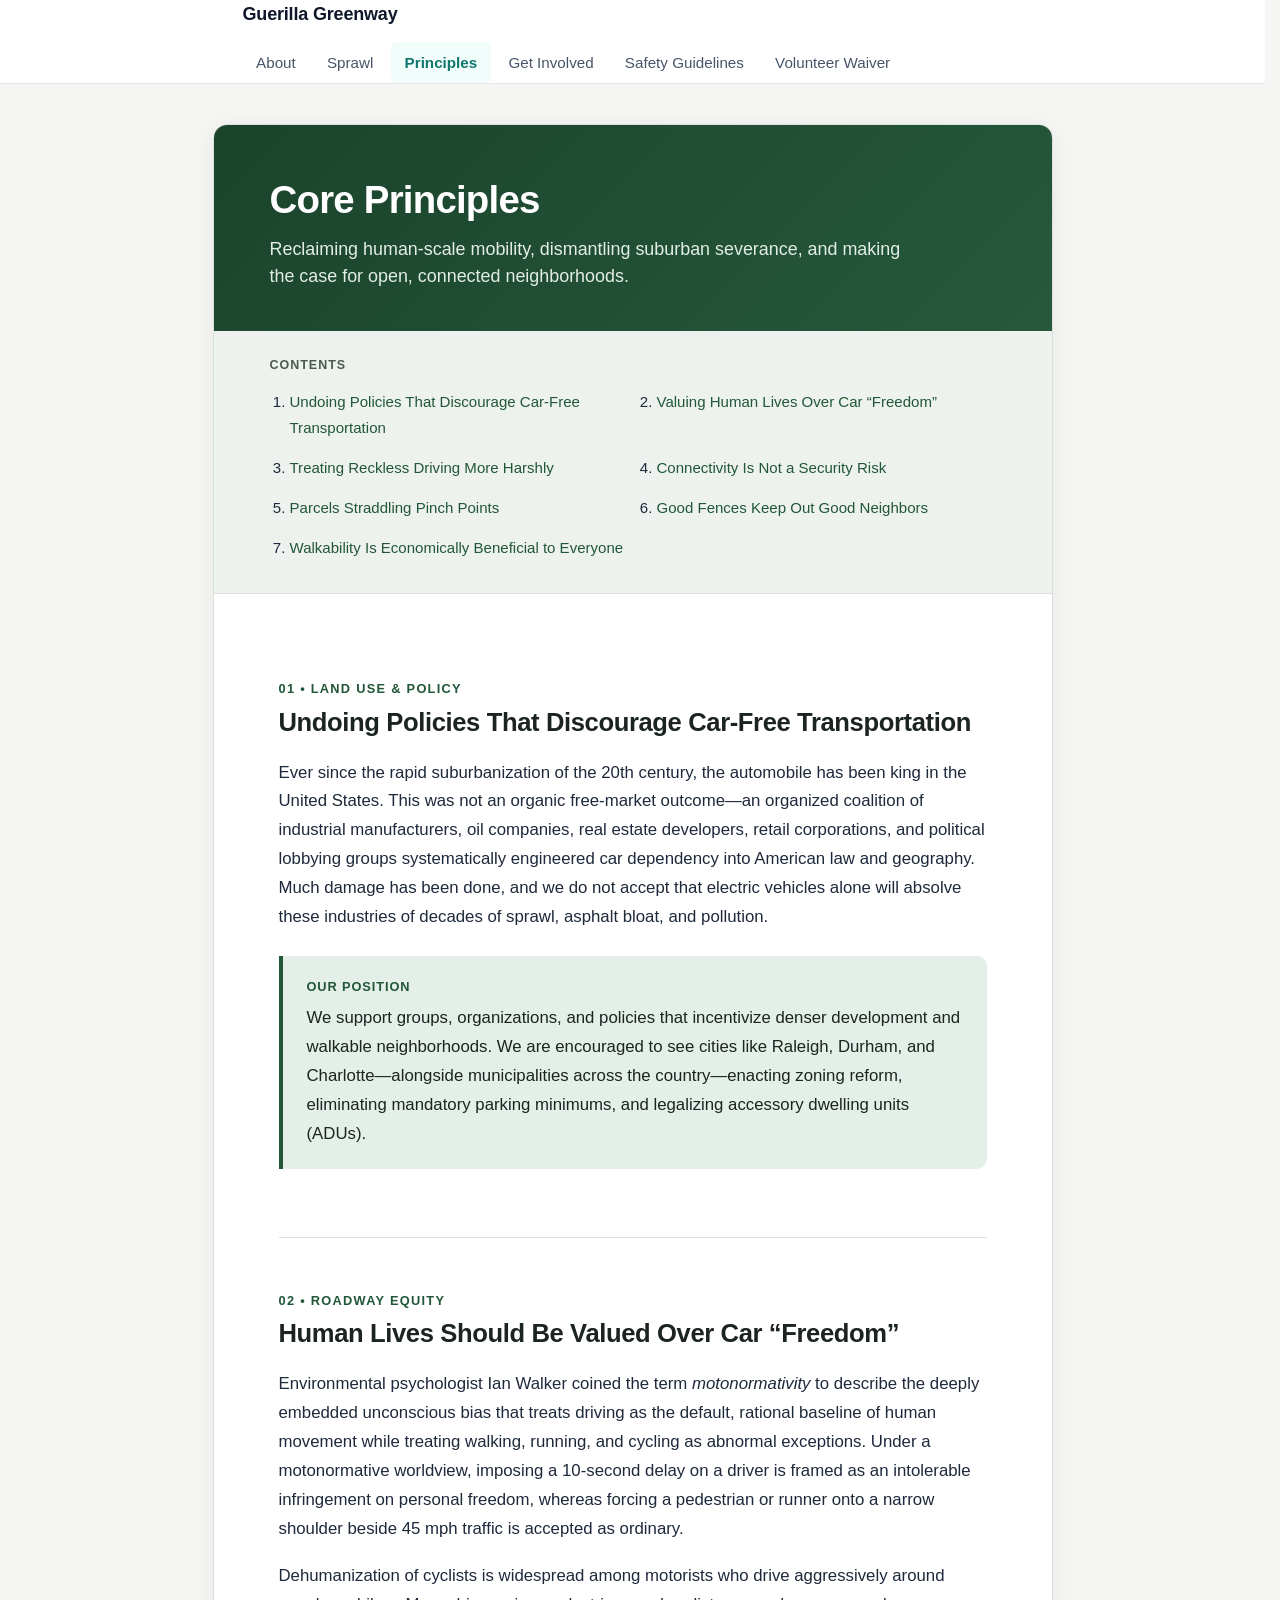
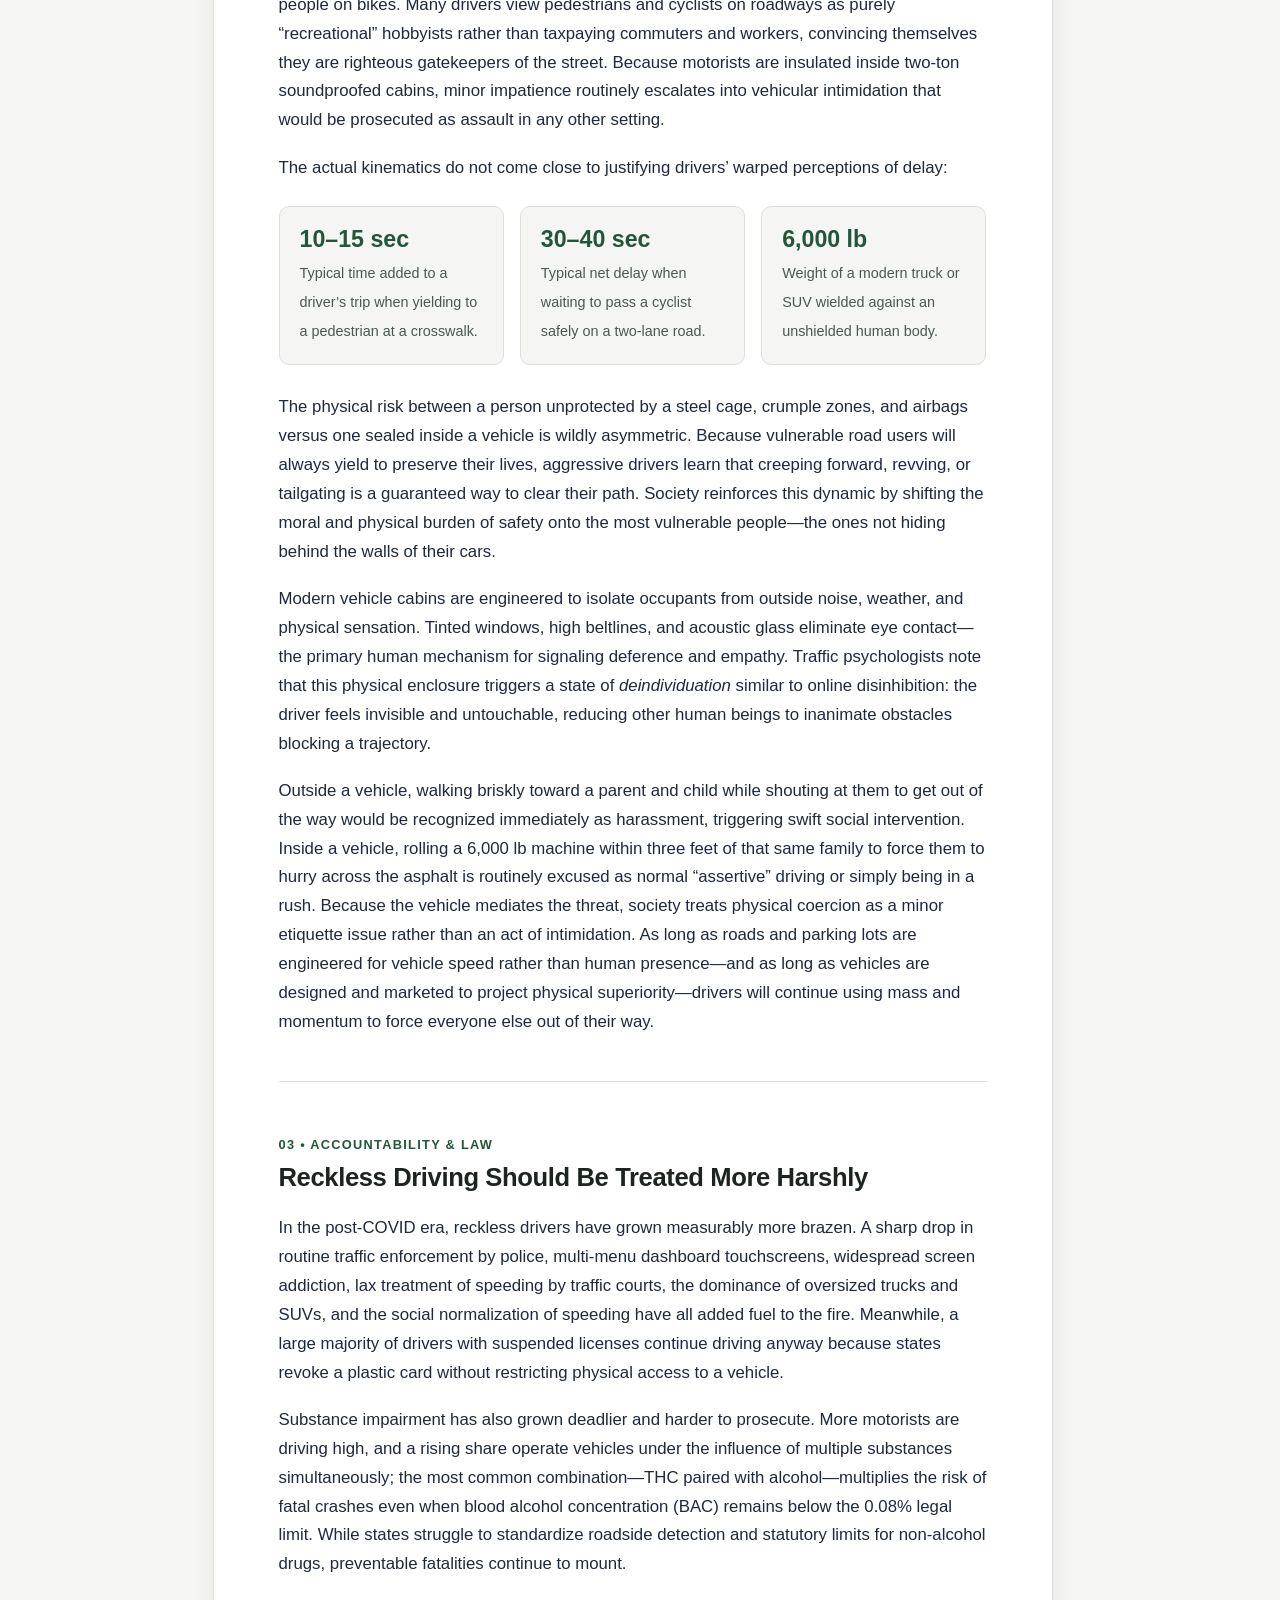
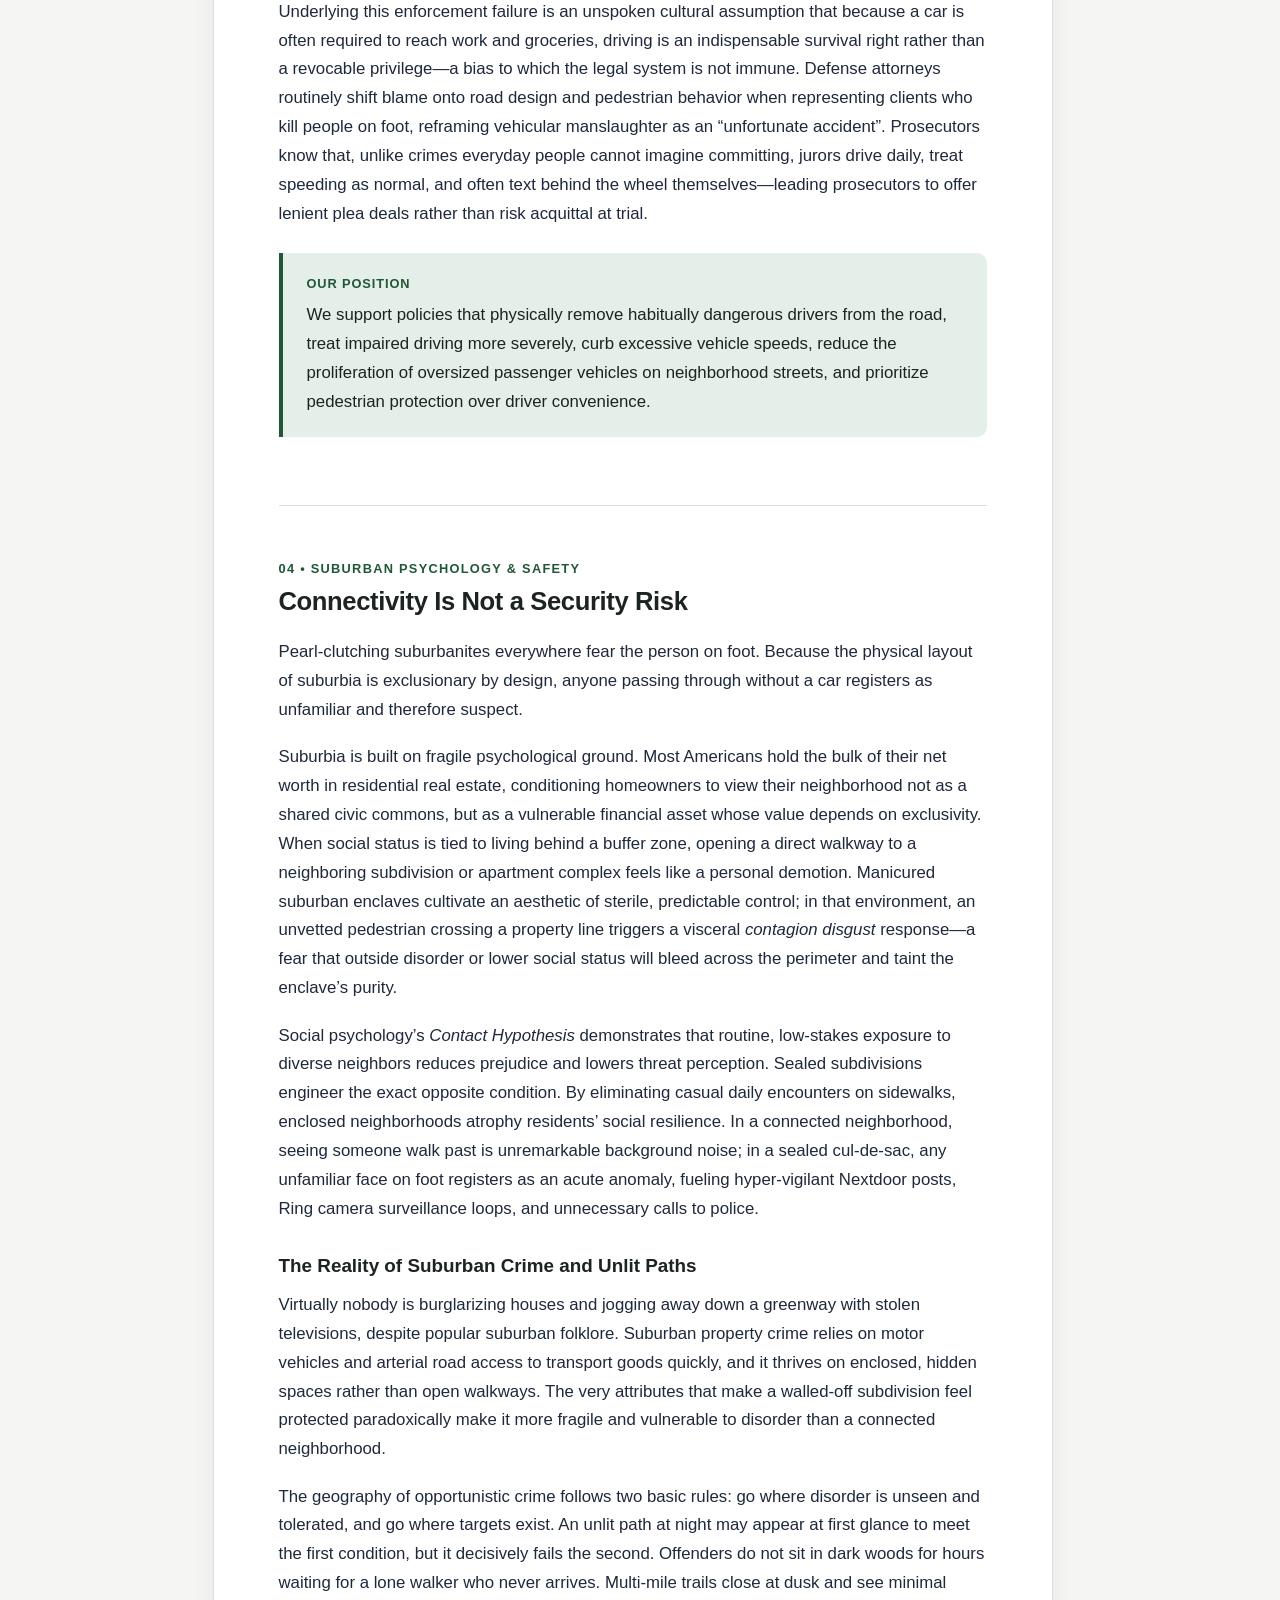
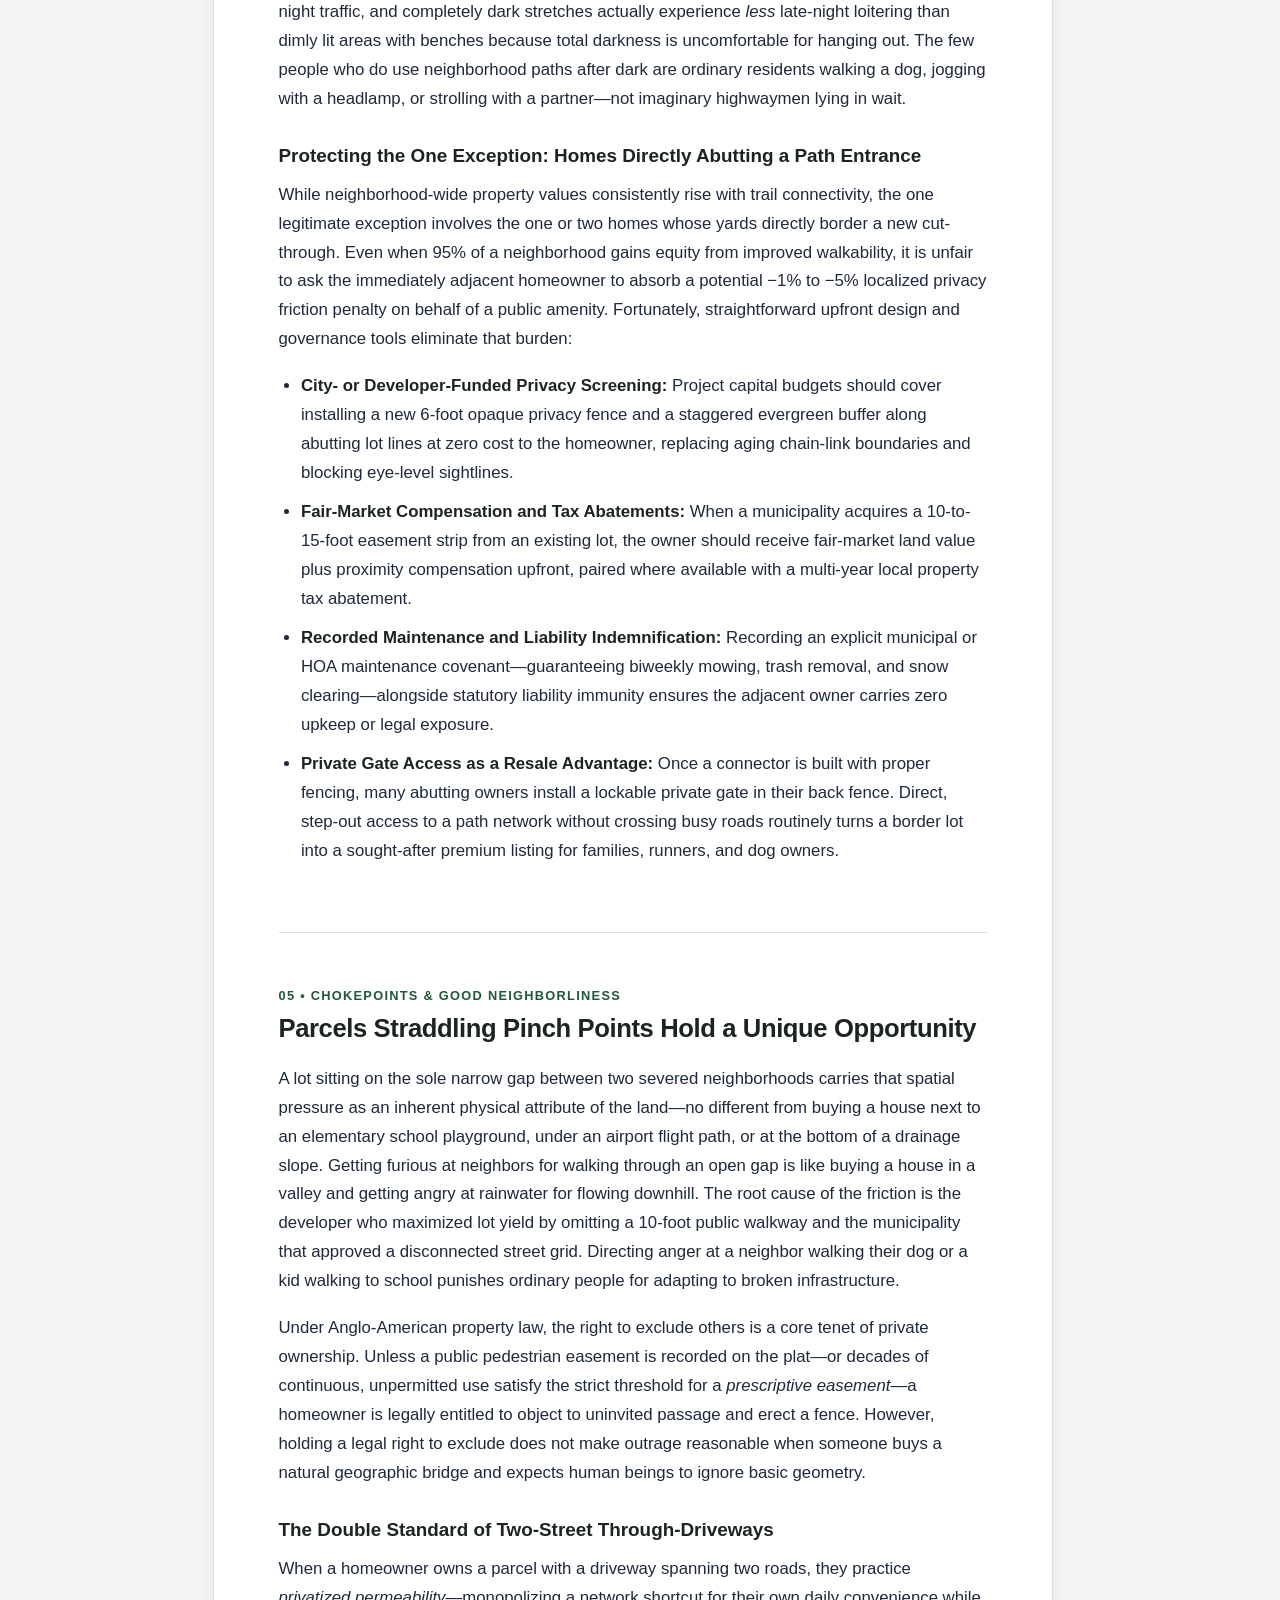
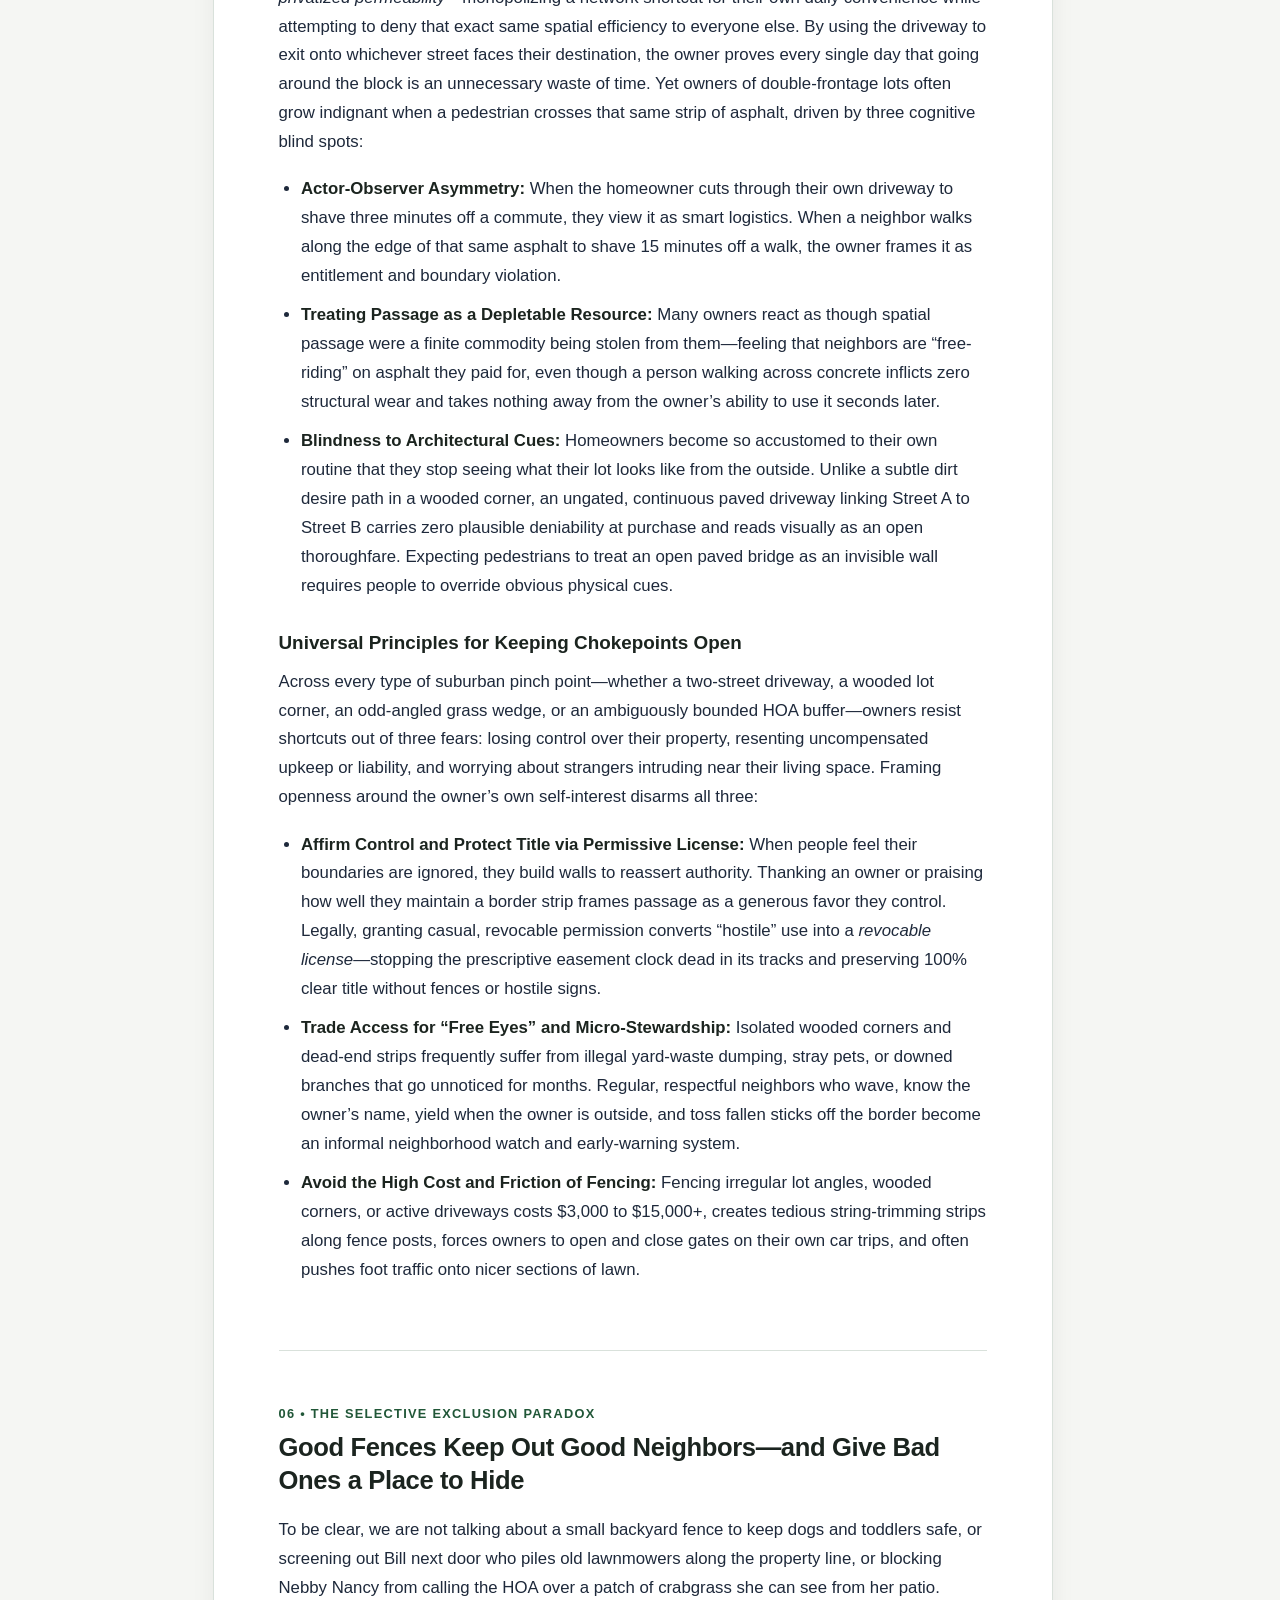
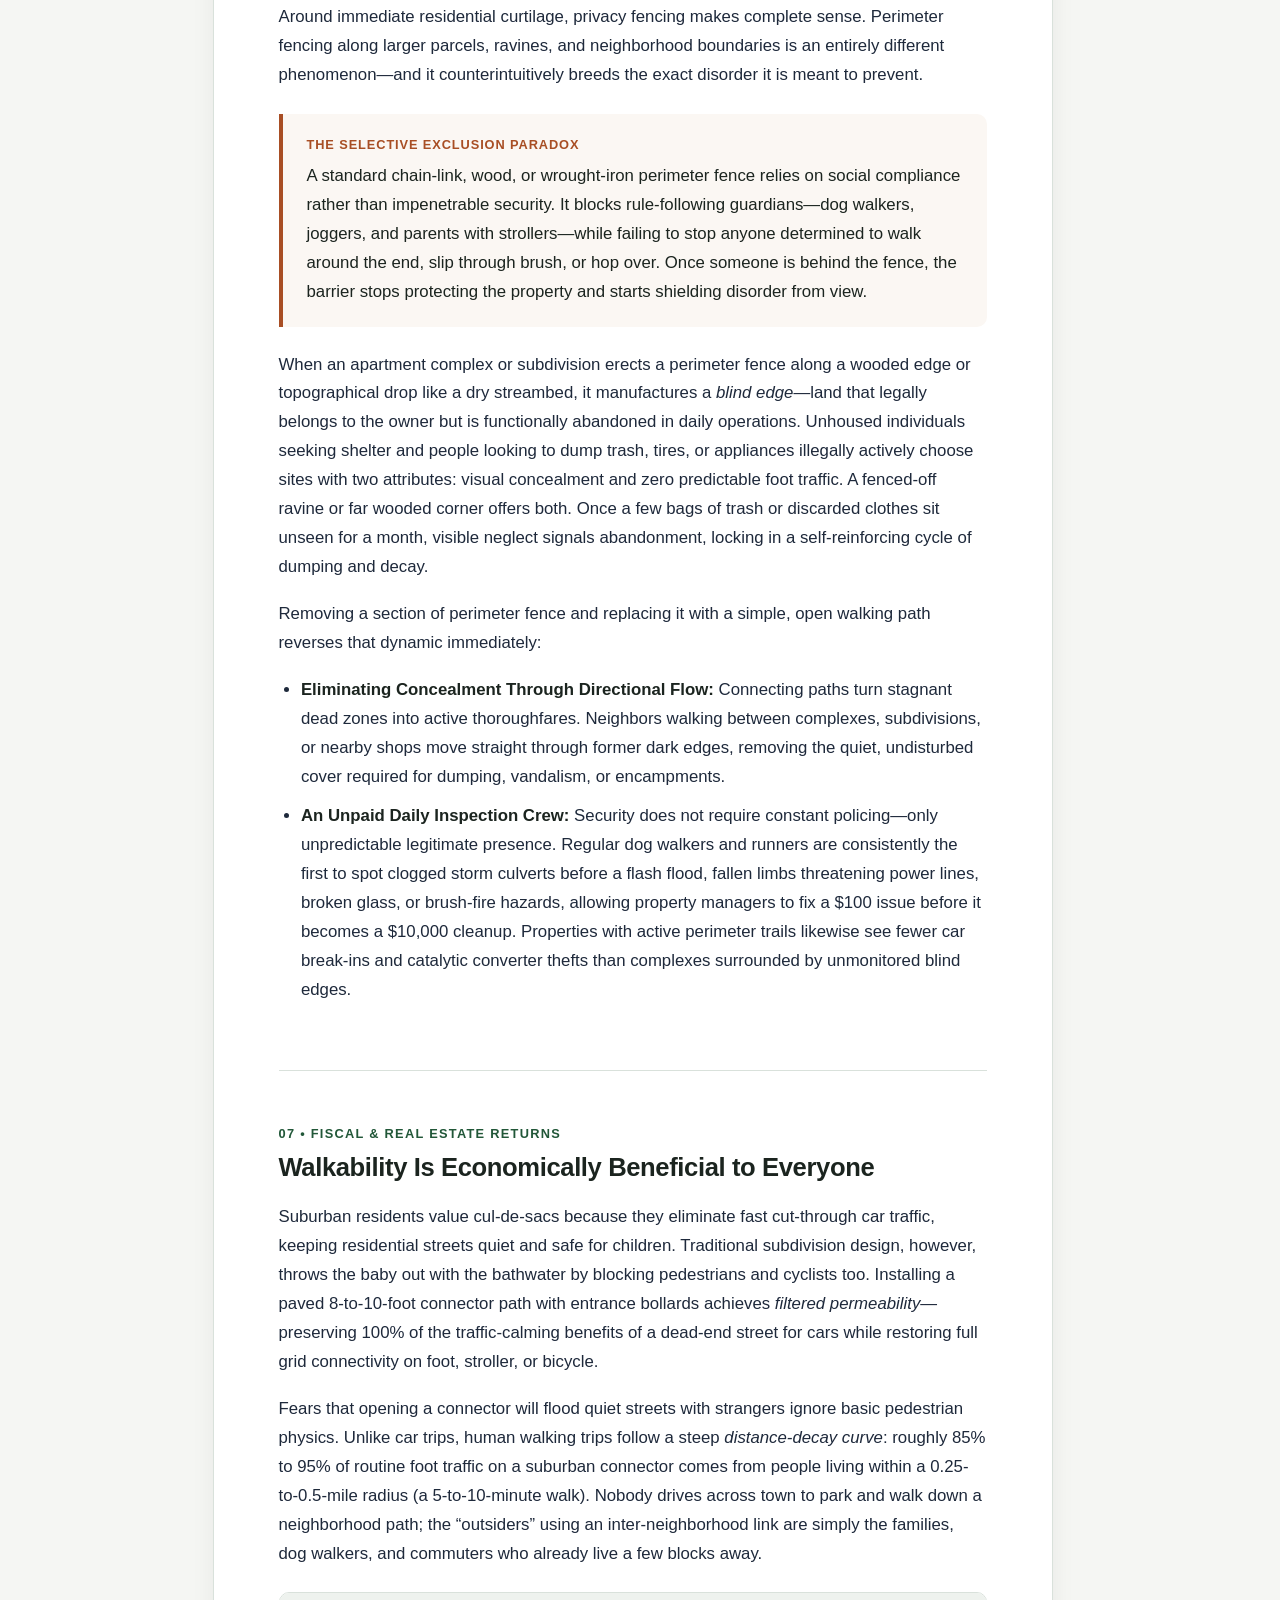
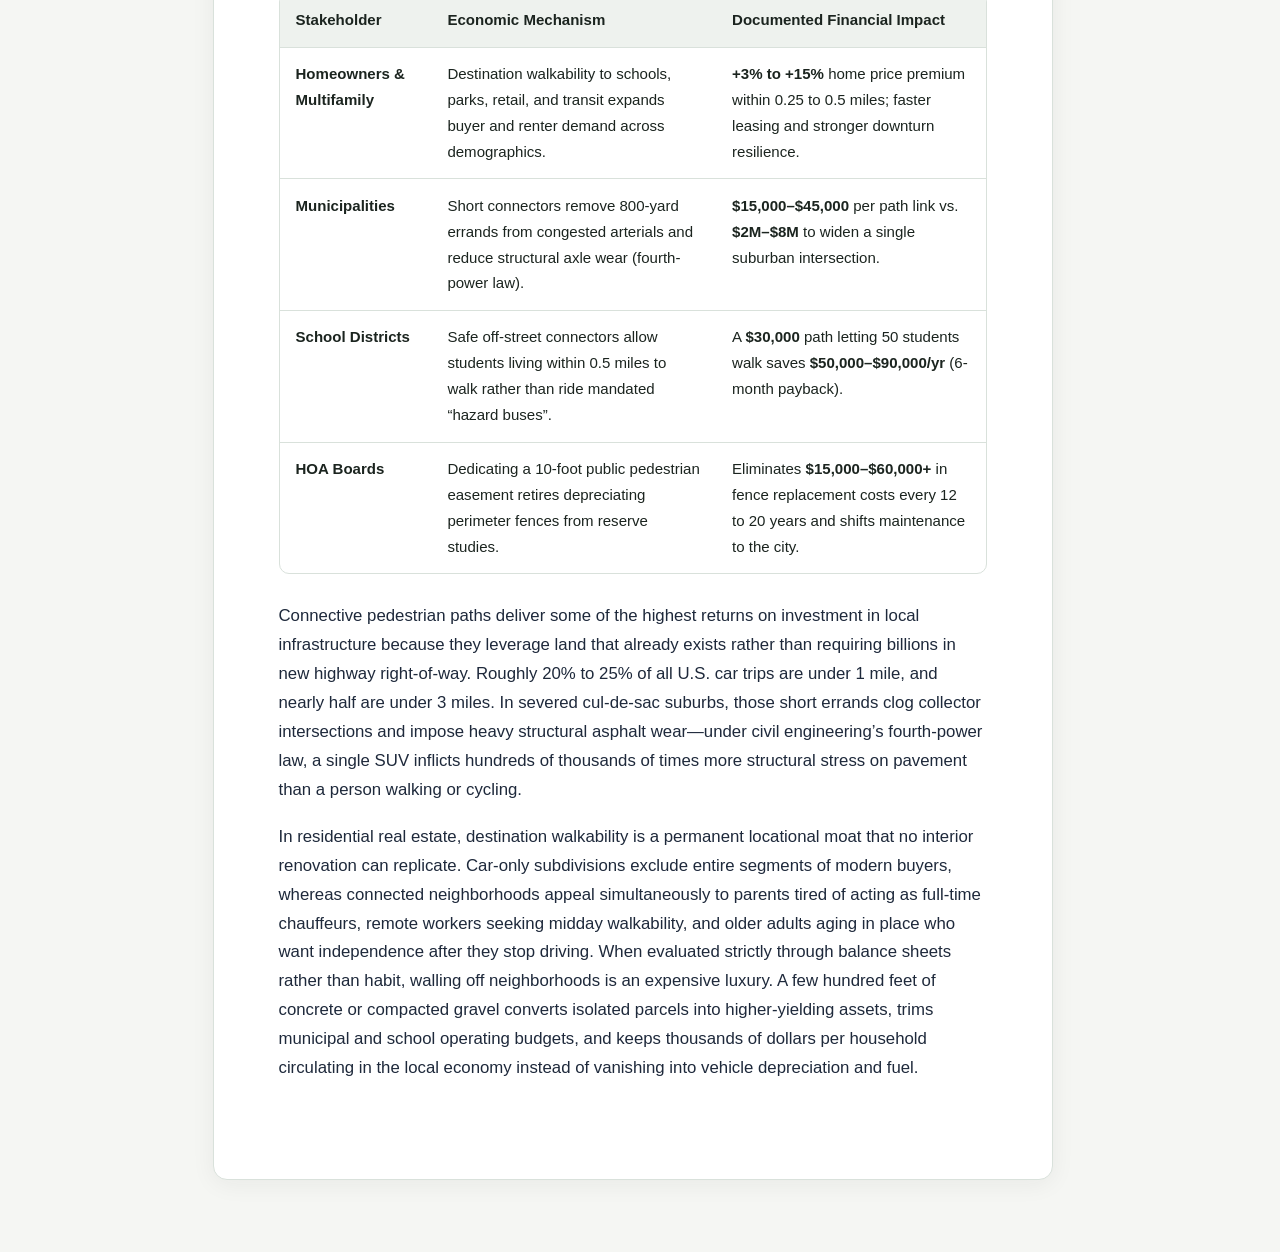
==== commit 47c7a3d8: "Update core.html" ====
--- a/core.html
+++ b/core.html
@@ -364,7 +364,6 @@
   <div class="page-wrapper">
     <article class="container">
       <div class="doc-header">
-        <span class="kicker">Guerilla Greenway & Urban Connectivity</span>
         <h1>Core Principles</h1>
         <p class="doc-subtitle">
           Reclaiming human-scale mobility, dismantling suburban severance, and making the case for open, connected neighborhoods.
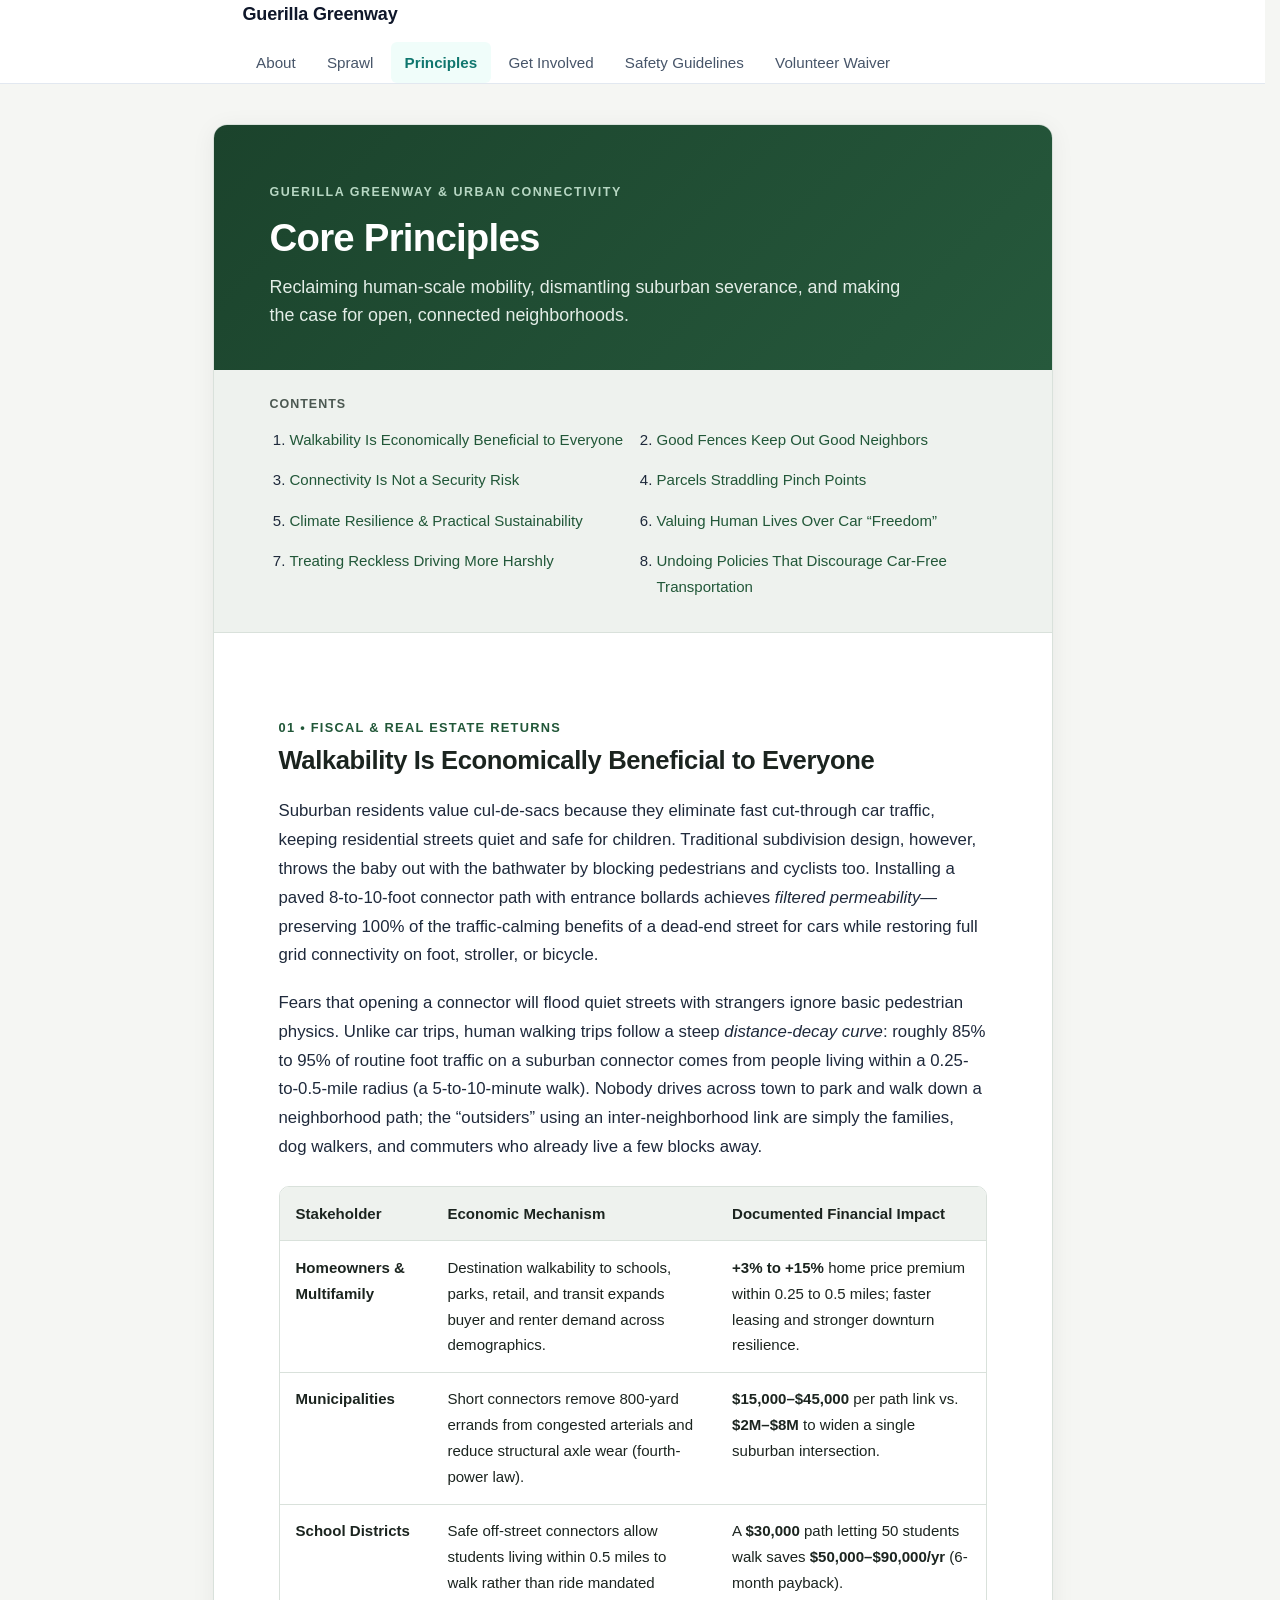
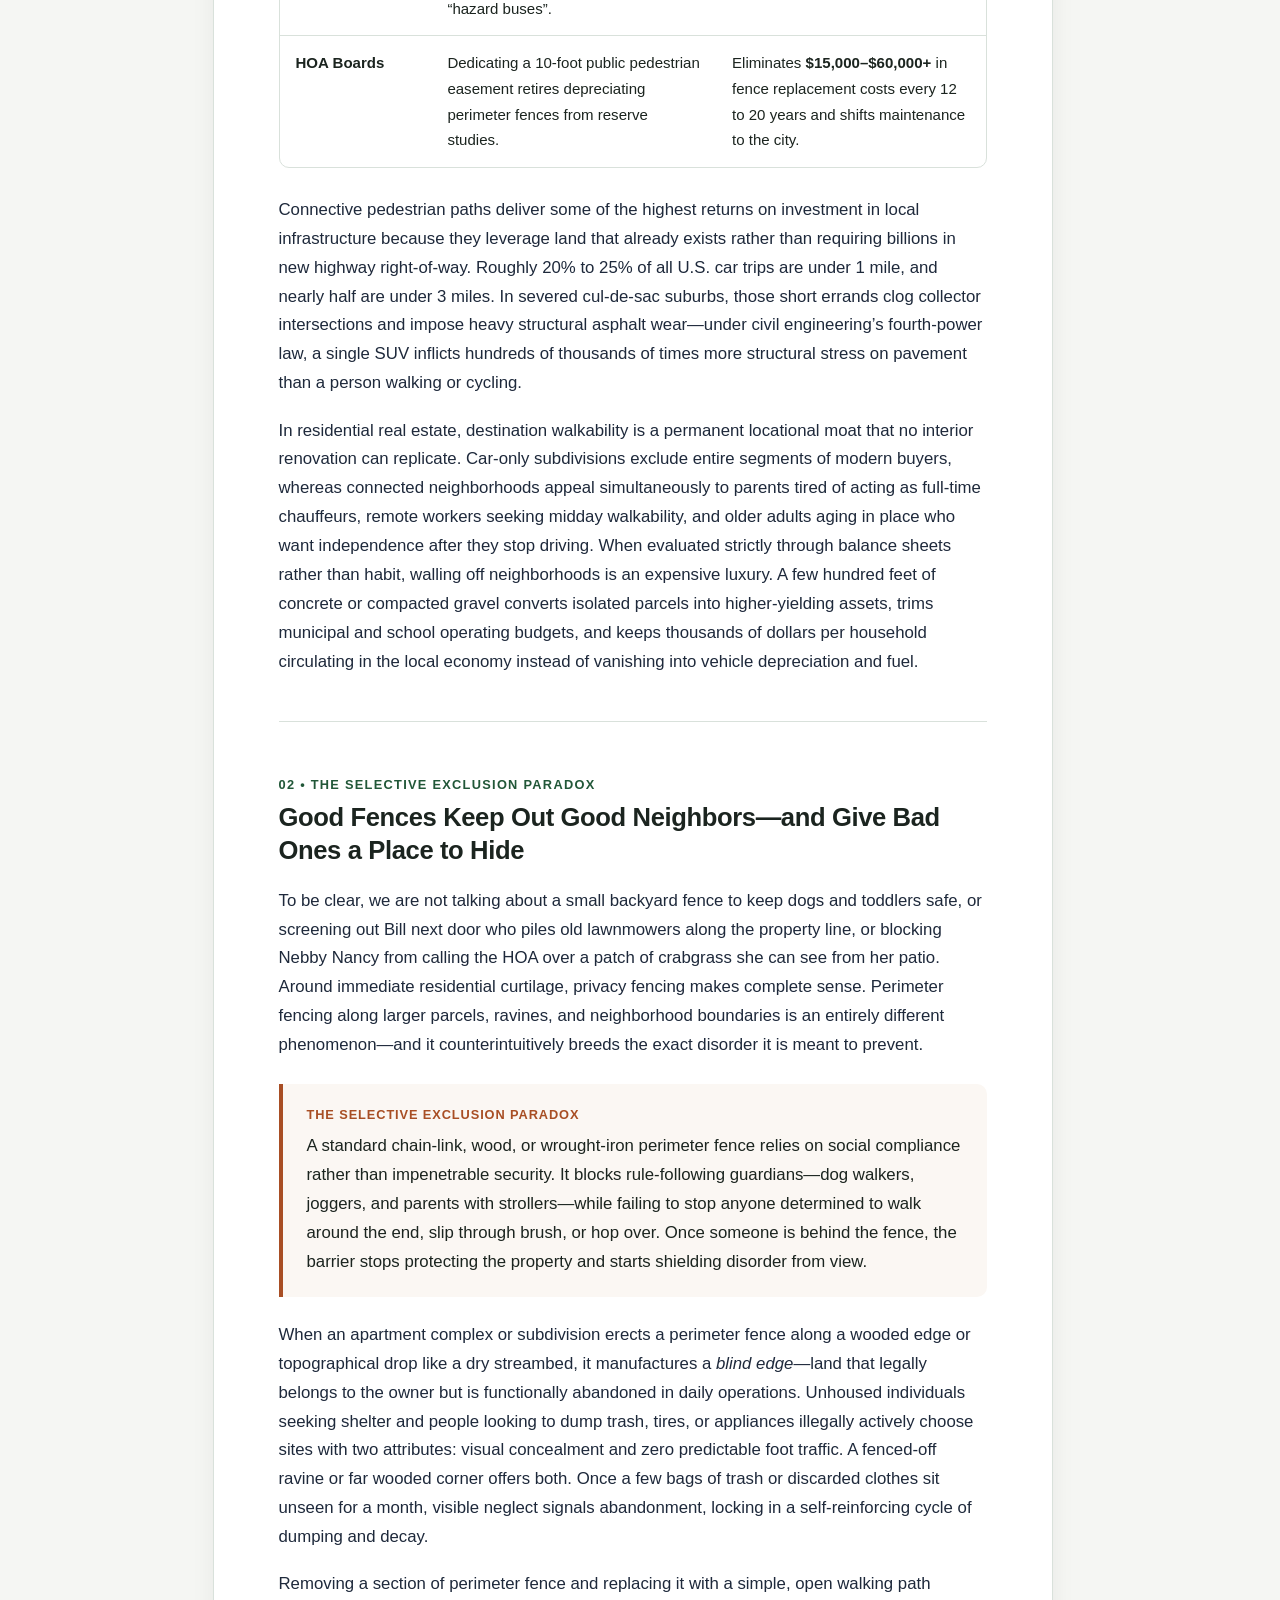
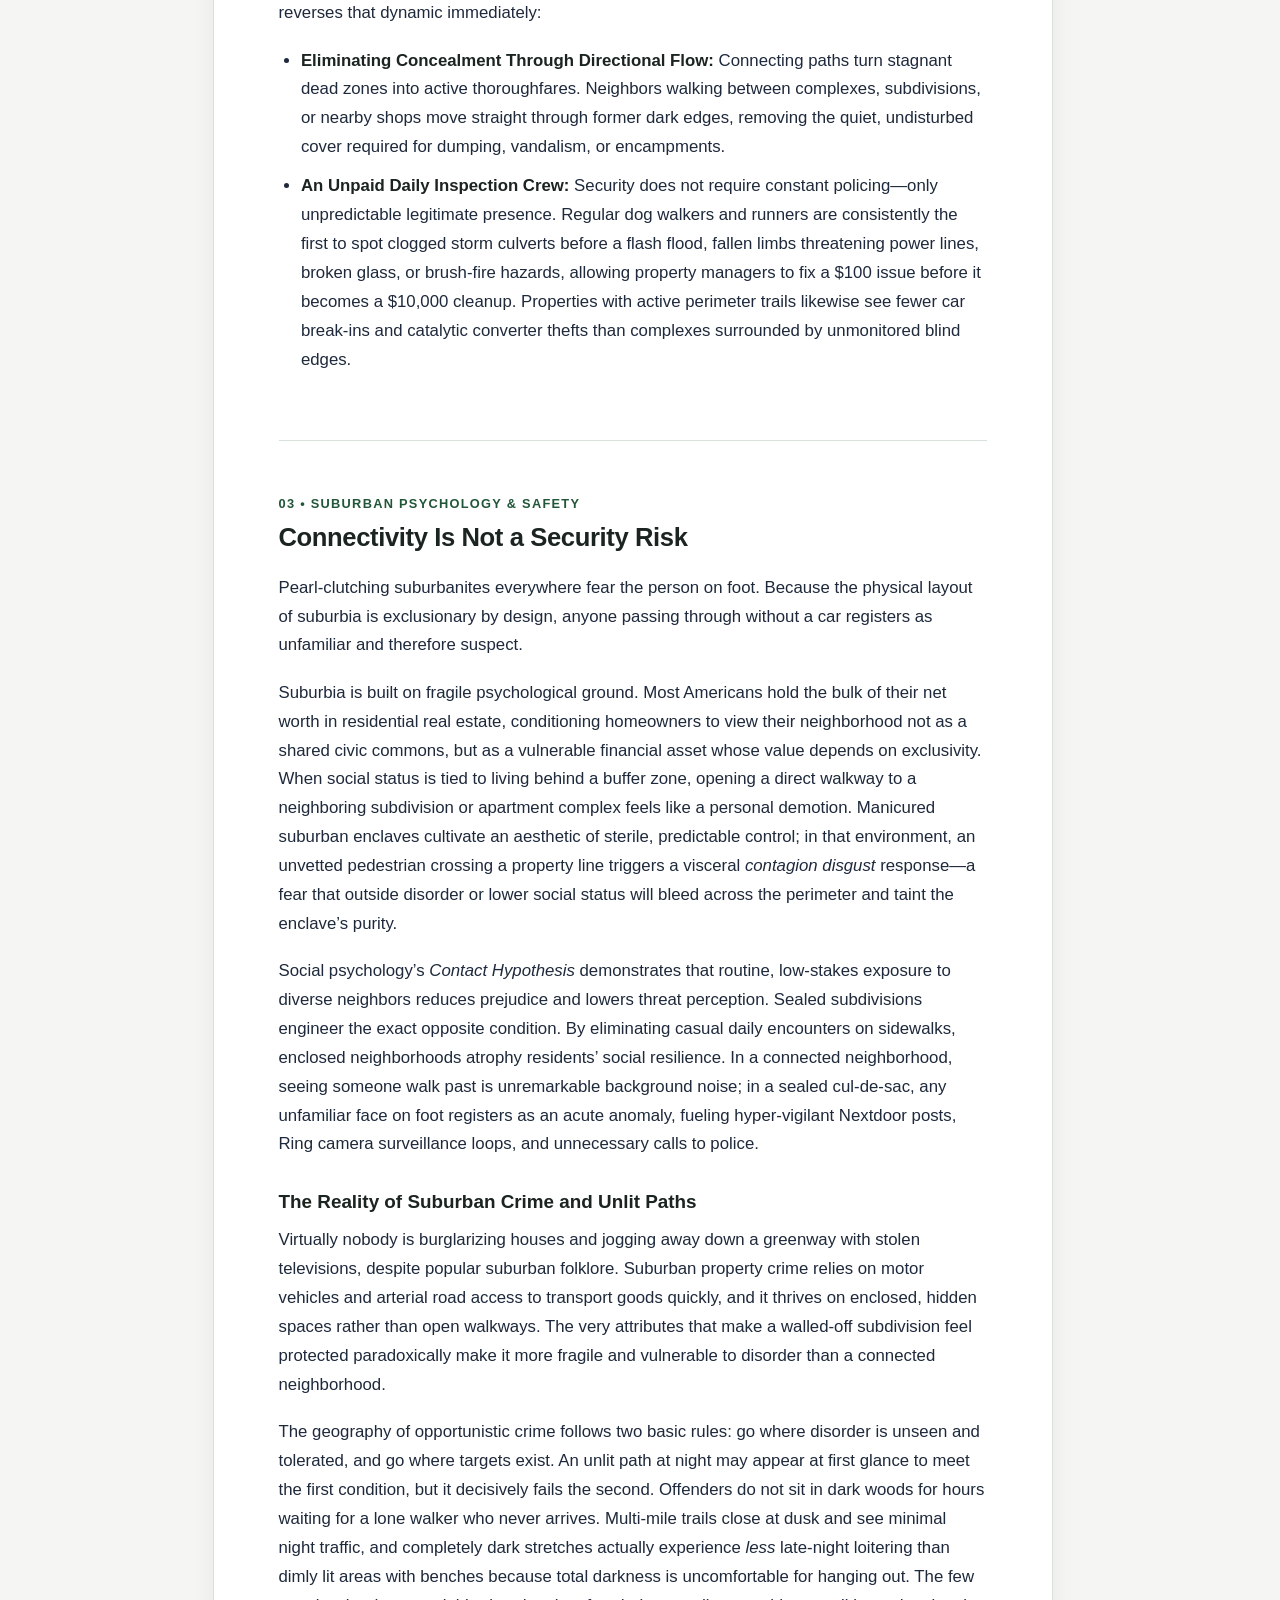
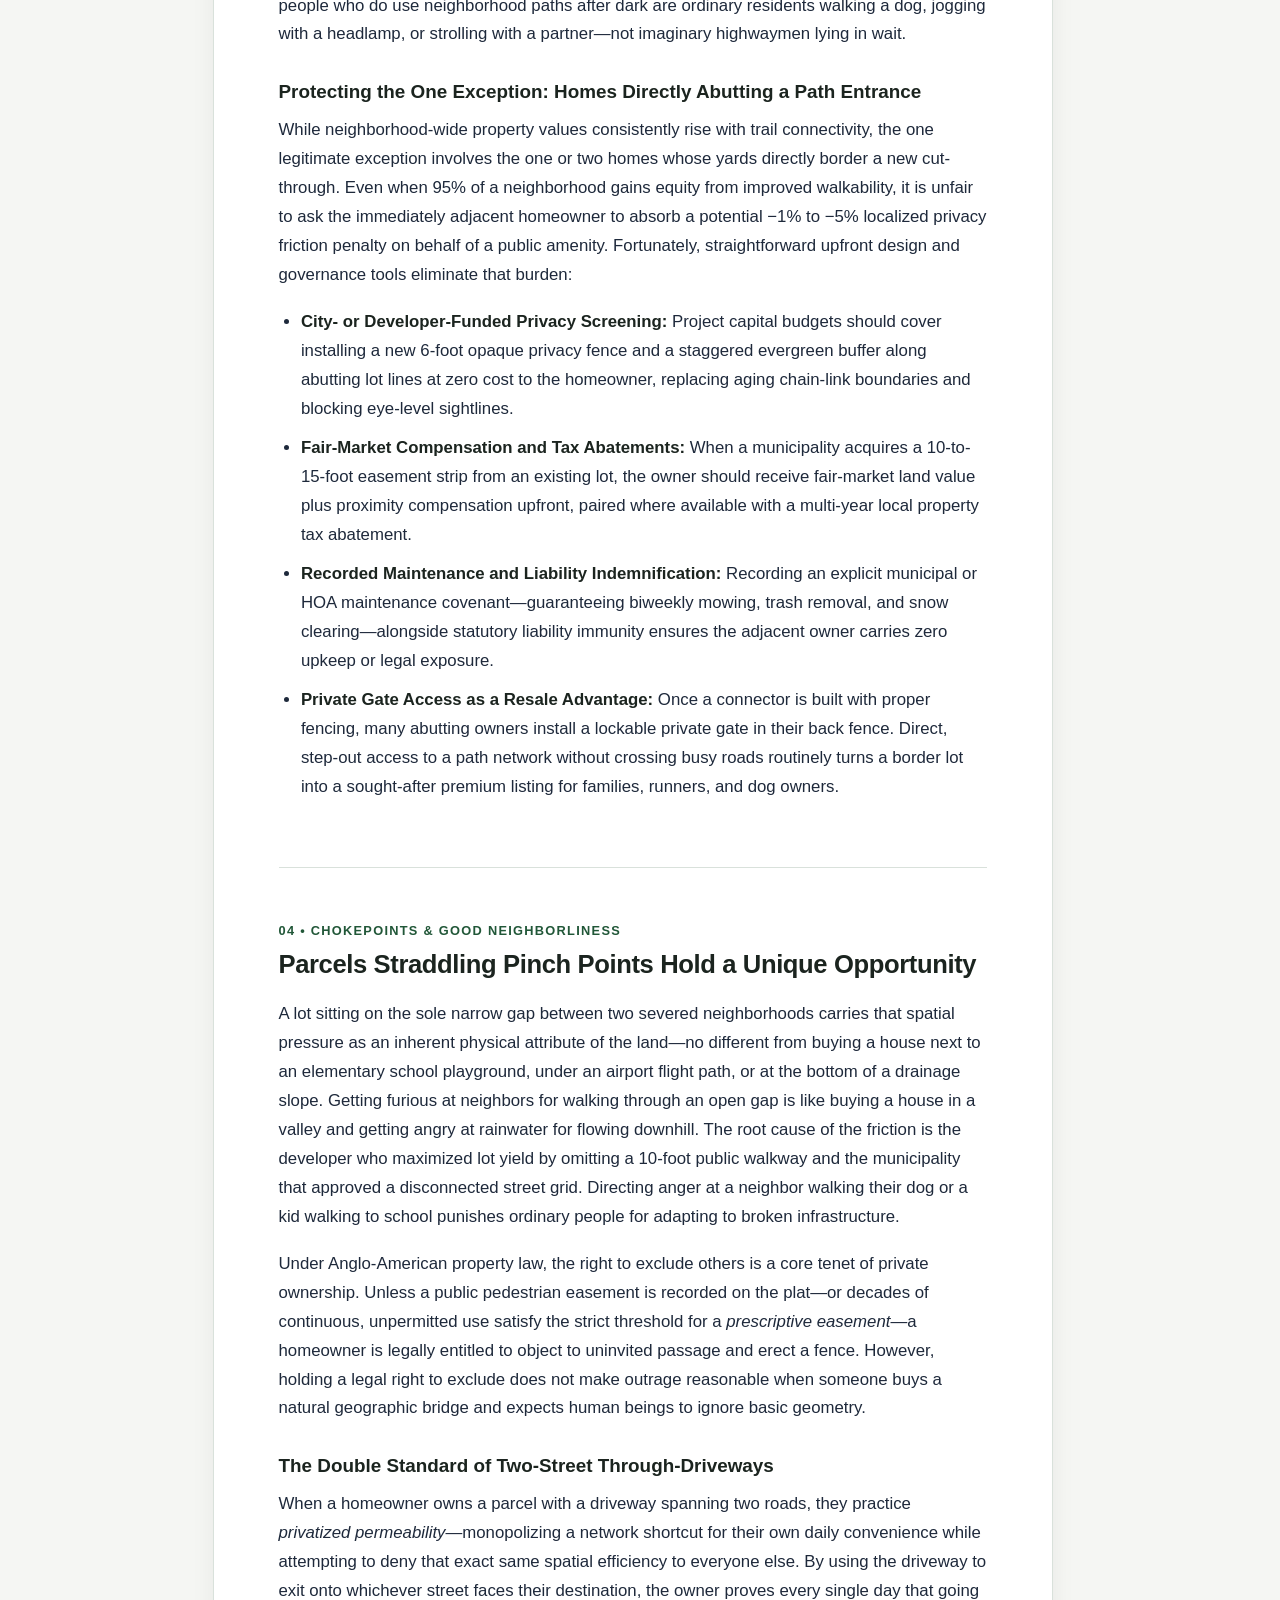
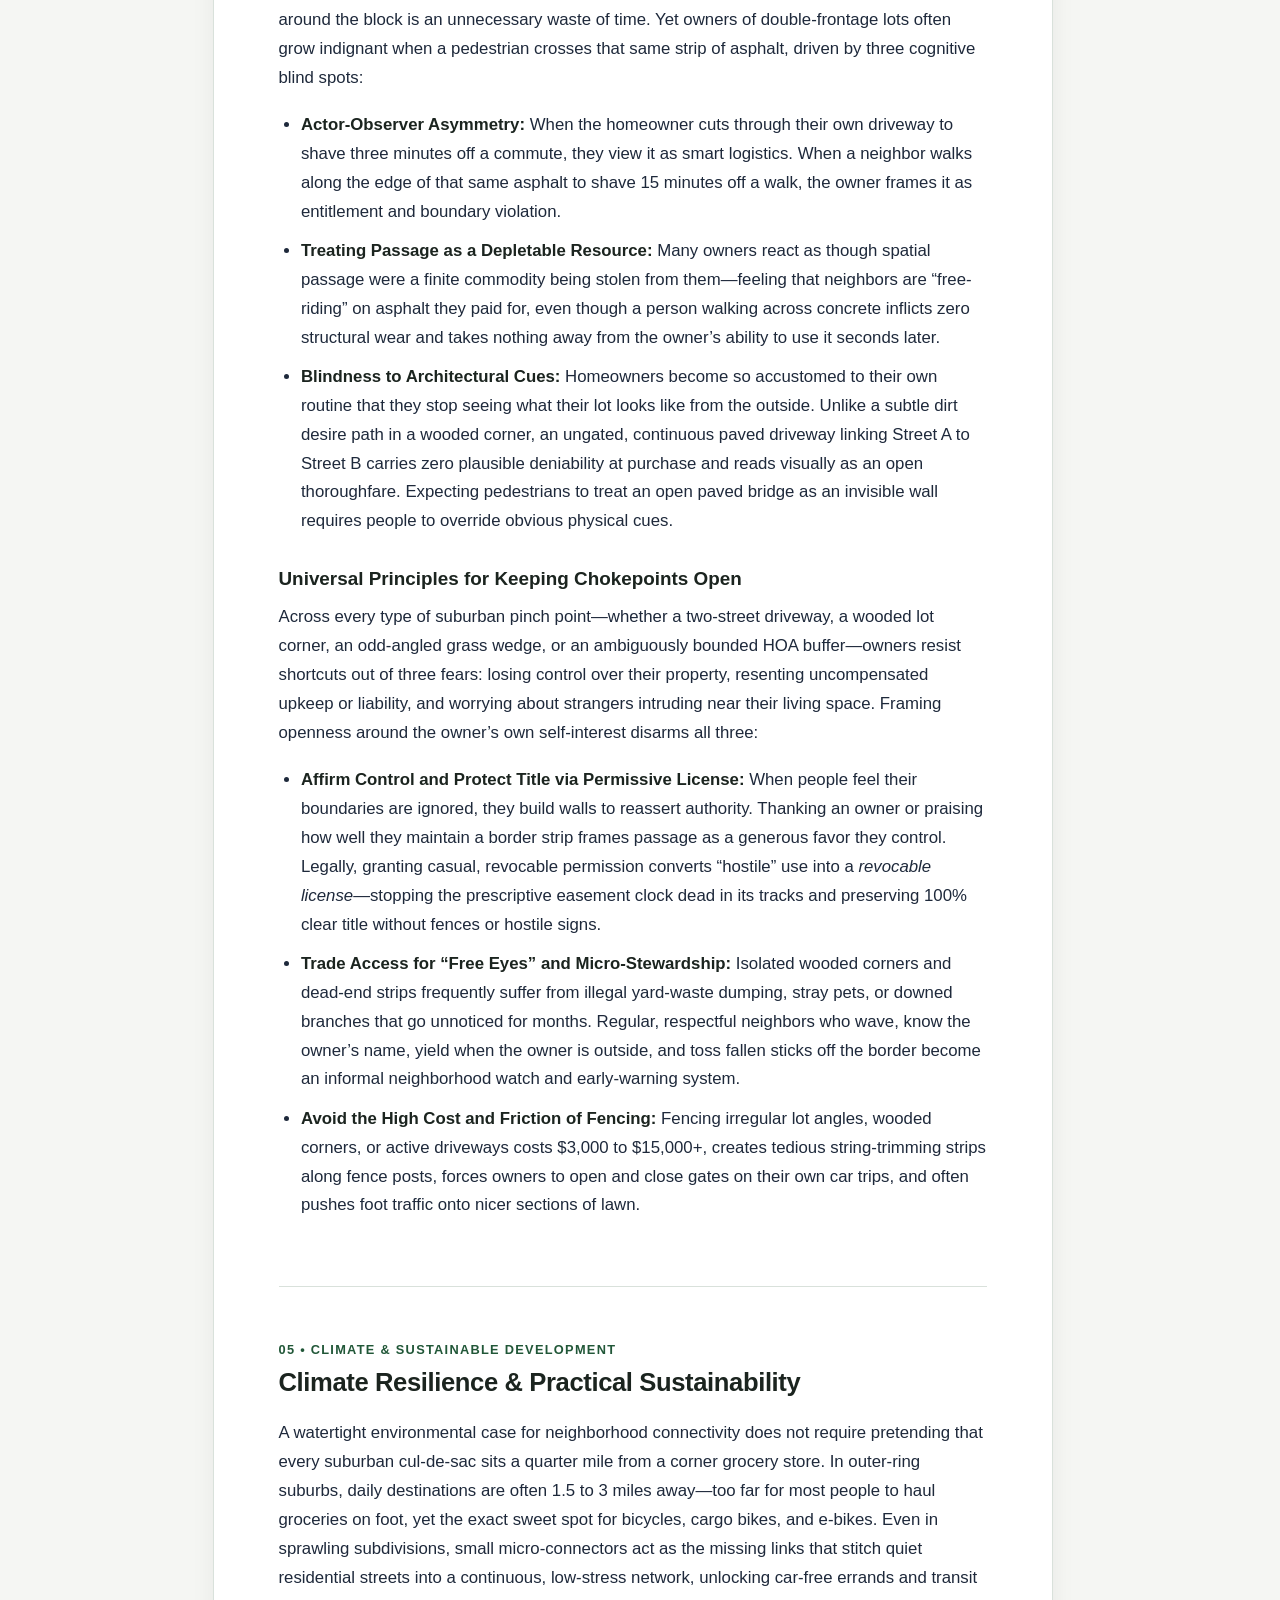
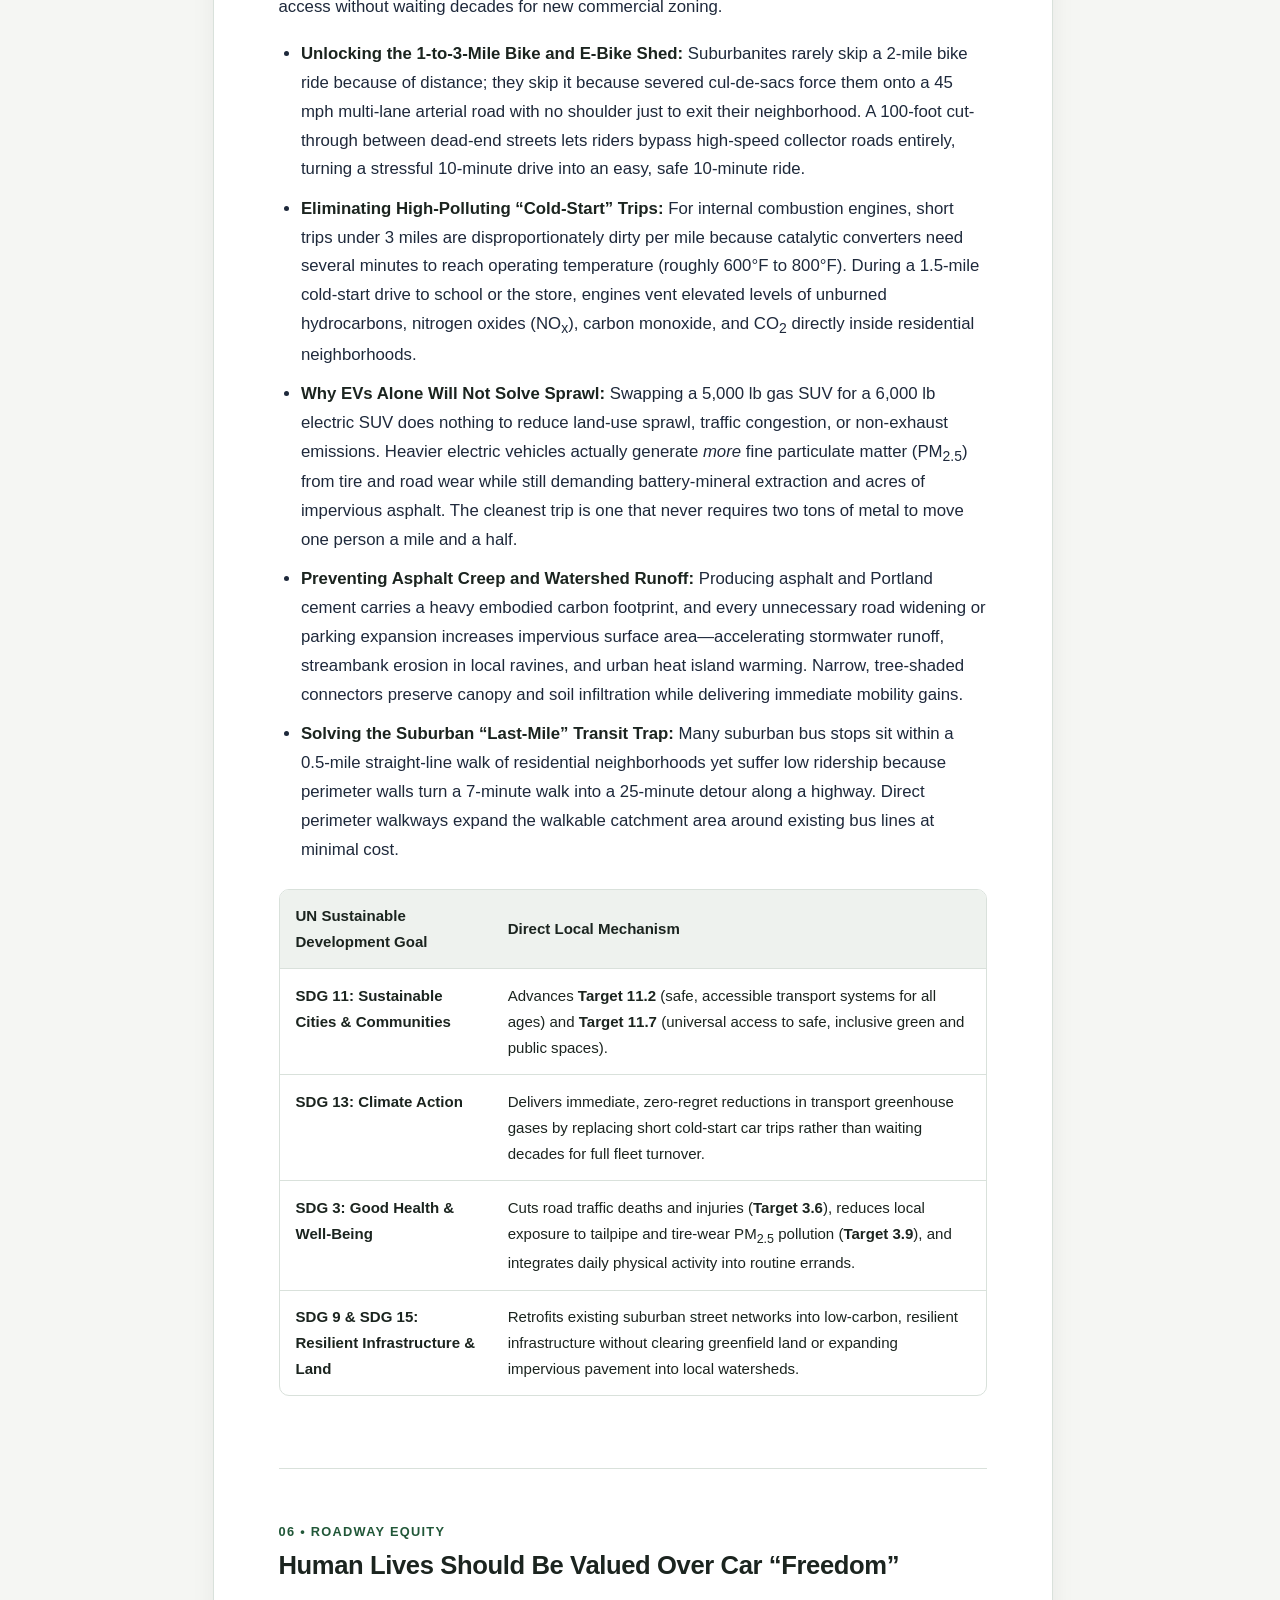
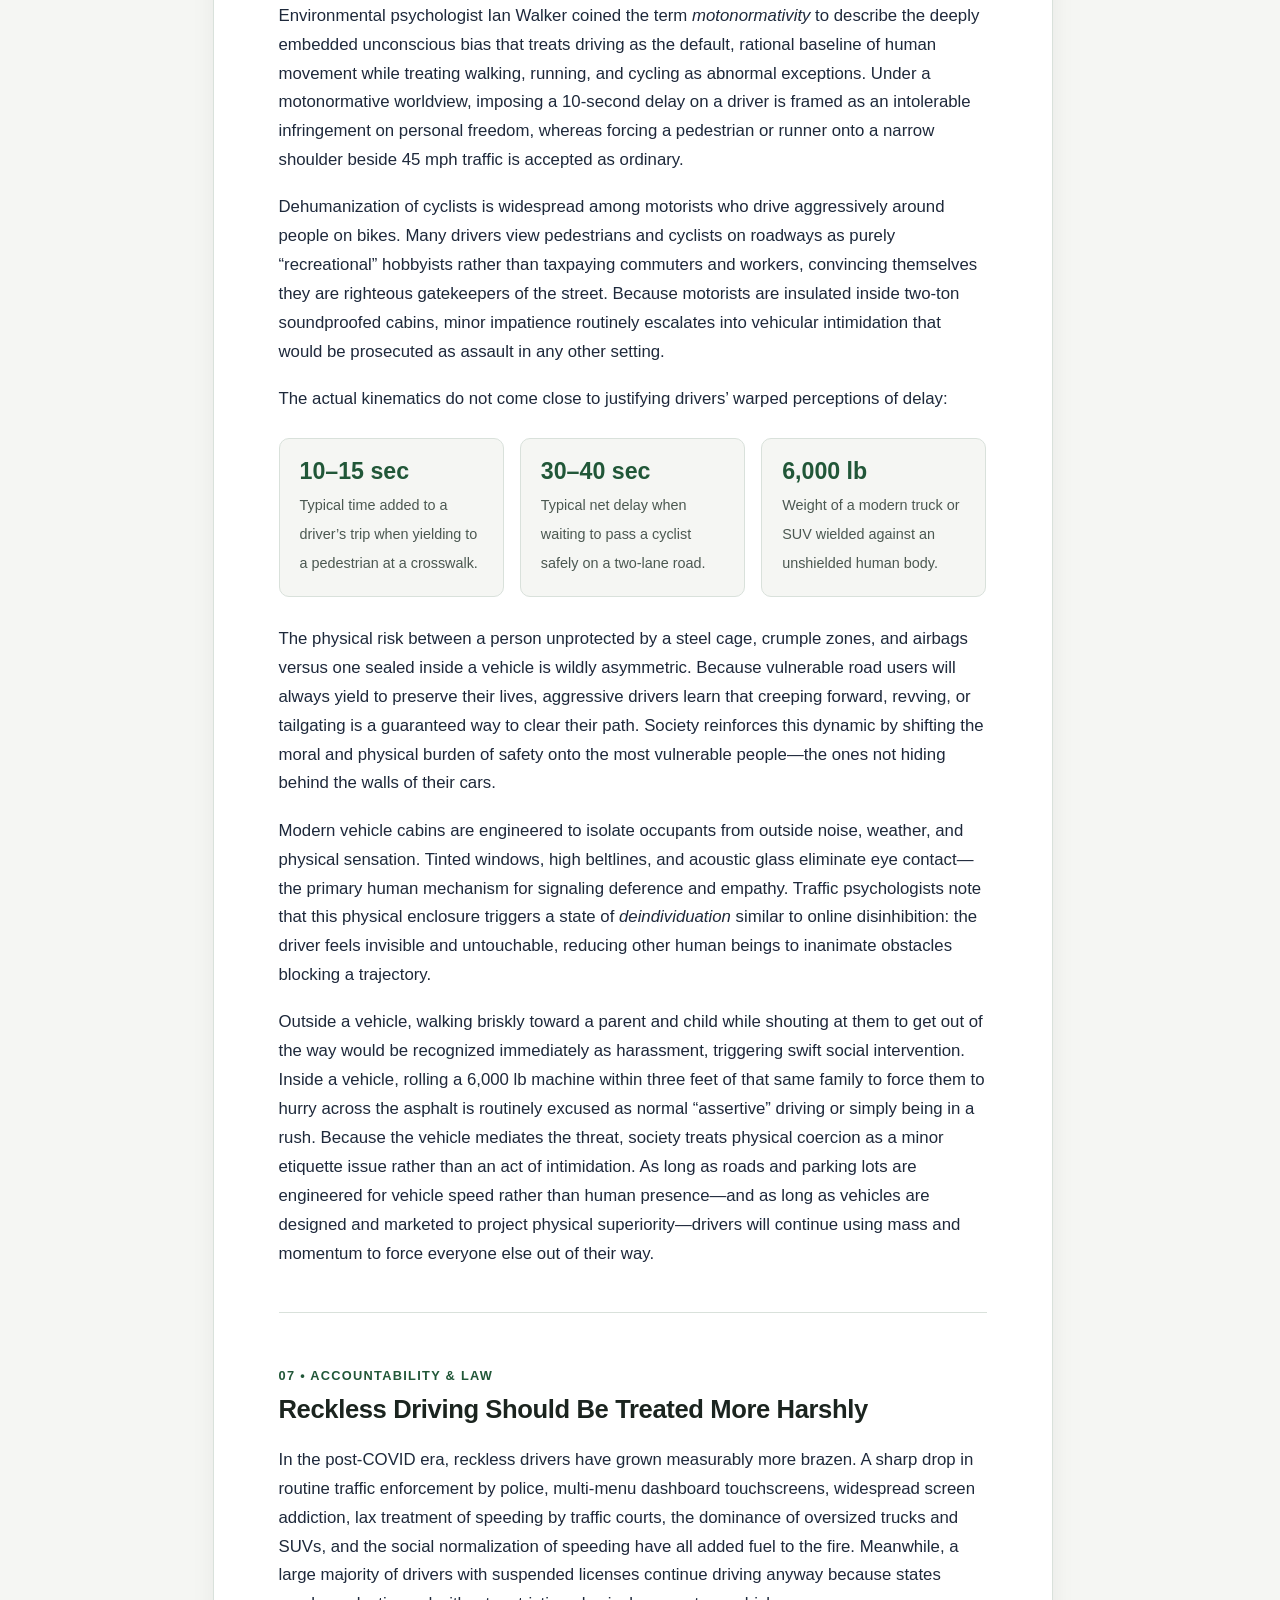
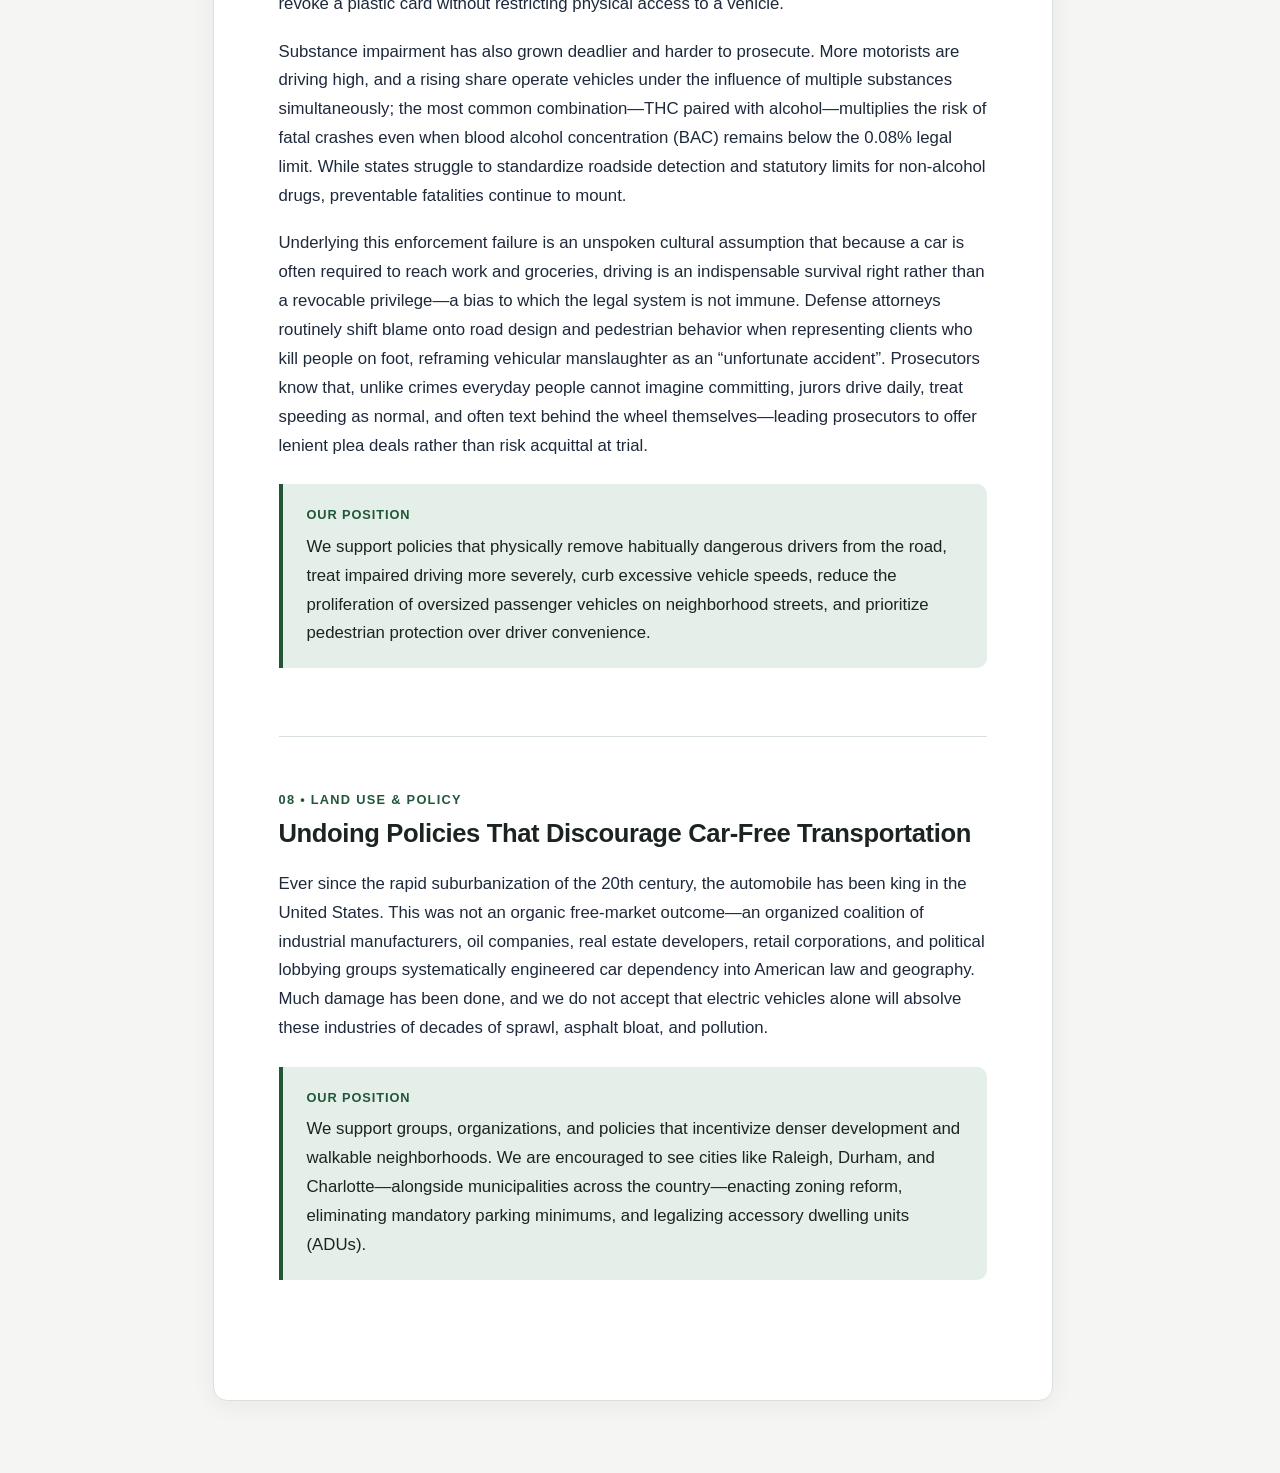
==== commit 812a82c3: "Update core.html" ====
--- a/core.html
+++ b/core.html
@@ -364,6 +364,7 @@
   <div class="page-wrapper">
     <article class="container">
       <div class="doc-header">
+        <span class="kicker">Guerilla Greenway & Urban Connectivity</span>
         <h1>Core Principles</h1>
         <p class="doc-subtitle">
           Reclaiming human-scale mobility, dismantling suburban severance, and making the case for open, connected neighborhoods.
@@ -373,33 +374,211 @@
       <div class="toc" role="navigation" aria-label="Contents">
         <p class="toc-title">Contents</p>
         <ol>
-          <li><a href="#undoing-car-dependency">Undoing Policies That Discourage Car-Free Transportation</a></li>
+          <li><a href="#walkability-economics">Walkability Is Economically Beneficial to Everyone</a></li>
+          <li><a href="#fences-and-blind-edges">Good Fences Keep Out Good Neighbors</a></li>
+          <li><a href="#connectivity-security">Connectivity Is Not a Security Risk</a></li>
+          <li><a href="#pinch-points">Parcels Straddling Pinch Points</a></li>
+          <li><a href="#sustainability">Climate Resilience & Practical Sustainability</a></li>
           <li><a href="#human-lives">Valuing Human Lives Over Car “Freedom”</a></li>
           <li><a href="#reckless-driving">Treating Reckless Driving More Harshly</a></li>
-          <li><a href="#connectivity-security">Connectivity Is Not a Security Risk</a></li>
-          <li><a href="#pinch-points">Parcels Straddling Pinch Points</a></li>
-          <li><a href="#fences-and-blind-edges">Good Fences Keep Out Good Neighbors</a></li>
-          <li><a href="#walkability-economics">Walkability Is Economically Beneficial to Everyone</a></li>
+          <li><a href="#undoing-car-dependency">Undoing Policies That Discourage Car-Free Transportation</a></li>
         </ol>
       </div>
 
       <main class="content">
-        <!-- SECTION 1 -->
-        <section id="undoing-car-dependency">
-          <span class="section-num">01 • Land Use & Policy</span>
-          <h2>Undoing Policies That Discourage Car-Free Transportation</h2>
-          <p>
-            Ever since the rapid suburbanization of the 20th century, the automobile has been king in the United States. This was not an organic free-market outcome—an organized coalition of industrial manufacturers, oil companies, real estate developers, retail corporations, and political lobbying groups systematically engineered car dependency into American law and geography. Much damage has been done, and we do not accept that electric vehicles alone will absolve these industries of decades of sprawl, asphalt bloat, and pollution.
-          </p>
-          <div class="callout policy">
-            <span class="callout-label">Our Position</span>
-            We support groups, organizations, and policies that incentivize denser development and walkable neighborhoods. We are encouraged to see cities like Raleigh, Durham, and Charlotte—alongside municipalities across the country—enacting zoning reform, eliminating mandatory parking minimums, and legalizing accessory dwelling units (ADUs).
+        <!-- SECTION 01 (FORMERLY 7) -->
+        <section id="walkability-economics">
+          <span class="section-num">01 • Fiscal & Real Estate Returns</span>
+          <h2>Walkability Is Economically Beneficial to Everyone</h2>
+          <p>
+            Suburban residents value cul-de-sacs because they eliminate fast cut-through car traffic, keeping residential streets quiet and safe for children. Traditional subdivision design, however, throws the baby out with the bathwater by blocking pedestrians and cyclists too. Installing a paved 8-to-10-foot connector path with entrance bollards achieves <em>filtered permeability</em>—preserving 100% of the traffic-calming benefits of a dead-end street for cars while restoring full grid connectivity on foot, stroller, or bicycle.
+          </p>
+          <p>
+            Fears that opening a connector will flood quiet streets with strangers ignore basic pedestrian physics. Unlike car trips, human walking trips follow a steep <em>distance-decay curve</em>: roughly 85% to 95% of routine foot traffic on a suburban connector comes from people living within a 0.25-to-0.5-mile radius (a 5-to-10-minute walk). Nobody drives across town to park and walk down a neighborhood path; the “outsiders” using an inter-neighborhood link are simply the families, dog walkers, and commuters who already live a few blocks away.
+          </p>
+
+          <div class="table-wrap">
+            <table>
+              <thead>
+                <tr>
+                  <th>Stakeholder</th>
+                  <th>Economic Mechanism</th>
+                  <th>Documented Financial Impact</th>
+                </tr>
+              </thead>
+              <tbody>
+                <tr>
+                  <td><strong>Homeowners & Multifamily</strong></td>
+                  <td>Destination walkability to schools, parks, retail, and transit expands buyer and renter demand across demographics.</td>
+                  <td><strong>+3% to +15%</strong> home price premium within 0.25 to 0.5 miles; faster leasing and stronger downturn resilience.</td>
+                </tr>
+                <tr>
+                  <td><strong>Municipalities</strong></td>
+                  <td>Short connectors remove 800-yard errands from congested arterials and reduce structural axle wear (fourth-power law).</td>
+                  <td><strong>$15,000–$45,000</strong> per path link vs. <strong>$2M–$8M</strong> to widen a single suburban intersection.</td>
+                </tr>
+                <tr>
+                  <td><strong>School Districts</strong></td>
+                  <td>Safe off-street connectors allow students living within 0.5 miles to walk rather than ride mandated “hazard buses”.</td>
+                  <td>A <strong>$30,000</strong> path letting 50 students walk saves <strong>$50,000–$90,000/yr</strong> (6-month payback).</td>
+                </tr>
+                <tr>
+                  <td><strong>HOA Boards</strong></td>
+                  <td>Dedicating a 10-foot public pedestrian easement retires depreciating perimeter fences from reserve studies.</td>
+                  <td>Eliminates <strong>$15,000–$60,000+</strong> in fence replacement costs every 12 to 20 years and shifts maintenance to the city.</td>
+                </tr>
+              </tbody>
+            </table>
           </div>
-        </section>
-
-        <!-- SECTION 2 -->
+
+          <p>
+            Connective pedestrian paths deliver some of the highest returns on investment in local infrastructure because they leverage land that already exists rather than requiring billions in new highway right-of-way. Roughly 20% to 25% of all U.S. car trips are under 1 mile, and nearly half are under 3 miles. In severed cul-de-sac suburbs, those short errands clog collector intersections and impose heavy structural asphalt wear—under civil engineering’s fourth-power law, a single SUV inflicts hundreds of thousands of times more structural stress on pavement than a person walking or cycling.
+          </p>
+          <p>
+            In residential real estate, destination walkability is a permanent locational moat that no interior renovation can replicate. Car-only subdivisions exclude entire segments of modern buyers, whereas connected neighborhoods appeal simultaneously to parents tired of acting as full-time chauffeurs, remote workers seeking midday walkability, and older adults aging in place who want independence after they stop driving. When evaluated strictly through balance sheets rather than habit, walling off neighborhoods is an expensive luxury. A few hundred feet of concrete or compacted gravel converts isolated parcels into higher-yielding assets, trims municipal and school operating budgets, and keeps thousands of dollars per household circulating in the local economy instead of vanishing into vehicle depreciation and fuel.
+          </p>
+        </section>
+
+        <!-- SECTION 02 (FORMERLY 6) -->
+        <section id="fences-and-blind-edges">
+          <span class="section-num">02 • The Selective Exclusion Paradox</span>
+          <h2>Good Fences Keep Out Good Neighbors—and Give Bad Ones a Place to Hide</h2>
+          <p>
+            To be clear, we are not talking about a small backyard fence to keep dogs and toddlers safe, or screening out Bill next door who piles old lawnmowers along the property line, or blocking Nebby Nancy from calling the HOA over a patch of crabgrass she can see from her patio. Around immediate residential curtilage, privacy fencing makes complete sense. Perimeter fencing along larger parcels, ravines, and neighborhood boundaries is an entirely different phenomenon—and it counterintuitively breeds the exact disorder it is meant to prevent.
+          </p>
+
+          <div class="callout warning">
+            <span class="callout-label">The Selective Exclusion Paradox</span>
+            A standard chain-link, wood, or wrought-iron perimeter fence relies on social compliance rather than impenetrable security. It blocks rule-following guardians—dog walkers, joggers, and parents with strollers—while failing to stop anyone determined to walk around the end, slip through brush, or hop over. Once someone is behind the fence, the barrier stops protecting the property and starts shielding disorder from view.
+          </div>
+
+          <p>
+            When an apartment complex or subdivision erects a perimeter fence along a wooded edge or topographical drop like a dry streambed, it manufactures a <em>blind edge</em>—land that legally belongs to the owner but is functionally abandoned in daily operations. Unhoused individuals seeking shelter and people looking to dump trash, tires, or appliances illegally actively choose sites with two attributes: visual concealment and zero predictable foot traffic. A fenced-off ravine or far wooded corner offers both. Once a few bags of trash or discarded clothes sit unseen for a month, visible neglect signals abandonment, locking in a self-reinforcing cycle of dumping and decay.
+          </p>
+          <p>
+            Removing a section of perimeter fence and replacing it with a simple, open walking path reverses that dynamic immediately:
+          </p>
+          <ul class="styled-list">
+            <li><strong>Eliminating Concealment Through Directional Flow:</strong> Connecting paths turn stagnant dead zones into active thoroughfares. Neighbors walking between complexes, subdivisions, or nearby shops move straight through former dark edges, removing the quiet, undisturbed cover required for dumping, vandalism, or encampments.</li>
+            <li><strong>An Unpaid Daily Inspection Crew:</strong> Security does not require constant policing—only unpredictable legitimate presence. Regular dog walkers and runners are consistently the first to spot clogged storm culverts before a flash flood, fallen limbs threatening power lines, broken glass, or brush-fire hazards, allowing property managers to fix a $100 issue before it becomes a $10,000 cleanup. Properties with active perimeter trails likewise see fewer car break-ins and catalytic converter thefts than complexes surrounded by unmonitored blind edges.</li>
+          </ul>
+        </section>
+
+        <!-- SECTION 03 (FORMERLY 4) -->
+        <section id="connectivity-security">
+          <span class="section-num">03 • Suburban Psychology & Safety</span>
+          <h2>Connectivity Is Not a Security Risk</h2>
+          <p>
+            Pearl-clutching suburbanites everywhere fear the person on foot. Because the physical layout of suburbia is exclusionary by design, anyone passing through without a car registers as unfamiliar and therefore suspect.
+          </p>
+          <p>
+            Suburbia is built on fragile psychological ground. Most Americans hold the bulk of their net worth in residential real estate, conditioning homeowners to view their neighborhood not as a shared civic commons, but as a vulnerable financial asset whose value depends on exclusivity. When social status is tied to living behind a buffer zone, opening a direct walkway to a neighboring subdivision or apartment complex feels like a personal demotion. Manicured suburban enclaves cultivate an aesthetic of sterile, predictable control; in that environment, an unvetted pedestrian crossing a property line triggers a visceral <em>contagion disgust</em> response—a fear that outside disorder or lower social status will bleed across the perimeter and taint the enclave’s purity.
+          </p>
+          <p>
+            Social psychology’s <em>Contact Hypothesis</em> demonstrates that routine, low-stakes exposure to diverse neighbors reduces prejudice and lowers threat perception. Sealed subdivisions engineer the exact opposite condition. By eliminating casual daily encounters on sidewalks, enclosed neighborhoods atrophy residents’ social resilience. In a connected neighborhood, seeing someone walk past is unremarkable background noise; in a sealed cul-de-sac, any unfamiliar face on foot registers as an acute anomaly, fueling hyper-vigilant Nextdoor posts, Ring camera surveillance loops, and unnecessary calls to police.
+          </p>
+
+          <h3>The Reality of Suburban Crime and Unlit Paths</h3>
+          <p>
+            Virtually nobody is burglarizing houses and jogging away down a greenway with stolen televisions, despite popular suburban folklore. Suburban property crime relies on motor vehicles and arterial road access to transport goods quickly, and it thrives on enclosed, hidden spaces rather than open walkways. The very attributes that make a walled-off subdivision feel protected paradoxically make it more fragile and vulnerable to disorder than a connected neighborhood.
+          </p>
+          <p>
+            The geography of opportunistic crime follows two basic rules: go where disorder is unseen and tolerated, and go where targets exist. An unlit path at night may appear at first glance to meet the first condition, but it decisively fails the second. Offenders do not sit in dark woods for hours waiting for a lone walker who never arrives. Multi-mile trails close at dusk and see minimal night traffic, and completely dark stretches actually experience <em>less</em> late-night loitering than dimly lit areas with benches because total darkness is uncomfortable for hanging out. The few people who do use neighborhood paths after dark are ordinary residents walking a dog, jogging with a headlamp, or strolling with a partner—not imaginary highwaymen lying in wait.
+          </p>
+
+          <h3>Protecting the One Exception: Homes Directly Abutting a Path Entrance</h3>
+          <p>
+            While neighborhood-wide property values consistently rise with trail connectivity, the one legitimate exception involves the one or two homes whose yards directly border a new cut-through. Even when 95% of a neighborhood gains equity from improved walkability, it is unfair to ask the immediately adjacent homeowner to absorb a potential −1% to −5% localized privacy friction penalty on behalf of a public amenity. Fortunately, straightforward upfront design and governance tools eliminate that burden:
+          </p>
+          <ul class="styled-list">
+            <li><strong>City- or Developer-Funded Privacy Screening:</strong> Project capital budgets should cover installing a new 6-foot opaque privacy fence and a staggered evergreen buffer along abutting lot lines at zero cost to the homeowner, replacing aging chain-link boundaries and blocking eye-level sightlines.</li>
+            <li><strong>Fair-Market Compensation and Tax Abatements:</strong> When a municipality acquires a 10-to-15-foot easement strip from an existing lot, the owner should receive fair-market land value plus proximity compensation upfront, paired where available with a multi-year local property tax abatement.</li>
+            <li><strong>Recorded Maintenance and Liability Indemnification:</strong> Recording an explicit municipal or HOA maintenance covenant—guaranteeing biweekly mowing, trash removal, and snow clearing—alongside statutory liability immunity ensures the adjacent owner carries zero upkeep or legal exposure.</li>
+            <li><strong>Private Gate Access as a Resale Advantage:</strong> Once a connector is built with proper fencing, many abutting owners install a lockable private gate in their back fence. Direct, step-out access to a path network without crossing busy roads routinely turns a border lot into a sought-after premium listing for families, runners, and dog owners.</li>
+          </ul>
+        </section>
+
+        <!-- SECTION 04 (FORMERLY 5) -->
+        <section id="pinch-points">
+          <span class="section-num">04 • Chokepoints & Good Neighborliness</span>
+          <h2>Parcels Straddling Pinch Points Hold a Unique Opportunity</h2>
+          <p>
+            A lot sitting on the sole narrow gap between two severed neighborhoods carries that spatial pressure as an inherent physical attribute of the land—no different from buying a house next to an elementary school playground, under an airport flight path, or at the bottom of a drainage slope. Getting furious at neighbors for walking through an open gap is like buying a house in a valley and getting angry at rainwater for flowing downhill. The root cause of the friction is the developer who maximized lot yield by omitting a 10-foot public walkway and the municipality that approved a disconnected street grid. Directing anger at a neighbor walking their dog or a kid walking to school punishes ordinary people for adapting to broken infrastructure.
+          </p>
+          <p>
+            Under Anglo-American property law, the right to exclude others is a core tenet of private ownership. Unless a public pedestrian easement is recorded on the plat—or decades of continuous, unpermitted use satisfy the strict threshold for a <em>prescriptive easement</em>—a homeowner is legally entitled to object to uninvited passage and erect a fence. However, holding a legal right to exclude does not make outrage reasonable when someone buys a natural geographic bridge and expects human beings to ignore basic geometry.
+          </p>
+
+          <h3>The Double Standard of Two-Street Through-Driveways</h3>
+          <p>
+            When a homeowner owns a parcel with a driveway spanning two roads, they practice <em>privatized permeability</em>—monopolizing a network shortcut for their own daily convenience while attempting to deny that exact same spatial efficiency to everyone else. By using the driveway to exit onto whichever street faces their destination, the owner proves every single day that going around the block is an unnecessary waste of time. Yet owners of double-frontage lots often grow indignant when a pedestrian crosses that same strip of asphalt, driven by three cognitive blind spots:
+          </p>
+          <ul class="styled-list">
+            <li><strong>Actor-Observer Asymmetry:</strong> When the homeowner cuts through their own driveway to shave three minutes off a commute, they view it as smart logistics. When a neighbor walks along the edge of that same asphalt to shave 15 minutes off a walk, the owner frames it as entitlement and boundary violation.</li>
+            <li><strong>Treating Passage as a Depletable Resource:</strong> Many owners react as though spatial passage were a finite commodity being stolen from them—feeling that neighbors are “free-riding” on asphalt they paid for, even though a person walking across concrete inflicts zero structural wear and takes nothing away from the owner’s ability to use it seconds later.</li>
+            <li><strong>Blindness to Architectural Cues:</strong> Homeowners become so accustomed to their own routine that they stop seeing what their lot looks like from the outside. Unlike a subtle dirt desire path in a wooded corner, an ungated, continuous paved driveway linking Street A to Street B carries zero plausible deniability at purchase and reads visually as an open thoroughfare. Expecting pedestrians to treat an open paved bridge as an invisible wall requires people to override obvious physical cues.</li>
+          </ul>
+
+          <h3>Universal Principles for Keeping Chokepoints Open</h3>
+          <p>
+            Across every type of suburban pinch point—whether a two-street driveway, a wooded lot corner, an odd-angled grass wedge, or an ambiguously bounded HOA buffer—owners resist shortcuts out of three fears: losing control over their property, resenting uncompensated upkeep or liability, and worrying about strangers intruding near their living space. Framing openness around the owner’s own self-interest disarms all three:
+          </p>
+          <ul class="styled-list">
+            <li><strong>Affirm Control and Protect Title via Permissive License:</strong> When people feel their boundaries are ignored, they build walls to reassert authority. Thanking an owner or praising how well they maintain a border strip frames passage as a generous favor they control. Legally, granting casual, revocable permission converts “hostile” use into a <em>revocable license</em>—stopping the prescriptive easement clock dead in its tracks and preserving 100% clear title without fences or hostile signs.</li>
+            <li><strong>Trade Access for “Free Eyes” and Micro-Stewardship:</strong> Isolated wooded corners and dead-end strips frequently suffer from illegal yard-waste dumping, stray pets, or downed branches that go unnoticed for months. Regular, respectful neighbors who wave, know the owner’s name, yield when the owner is outside, and toss fallen sticks off the border become an informal neighborhood watch and early-warning system.</li>
+            <li><strong>Avoid the High Cost and Friction of Fencing:</strong> Fencing irregular lot angles, wooded corners, or active driveways costs $3,000 to $15,000+, creates tedious string-trimming strips along fence posts, forces owners to open and close gates on their own car trips, and often pushes foot traffic onto nicer sections of lawn.</li>
+          </ul>
+        </section>
+
+        <!-- SECTION 05 (NEW: SUSTAINABILITY) -->
+        <section id="sustainability">
+          <span class="section-num">05 • Climate & Sustainable Development</span>
+          <h2>Climate Resilience & Practical Sustainability</h2>
+          <p>
+            A watertight environmental case for neighborhood connectivity does not require pretending that every suburban cul-de-sac sits a quarter mile from a corner grocery store. In outer-ring suburbs, daily destinations are often 1.5 to 3 miles away—too far for most people to haul groceries on foot, yet the exact sweet spot for bicycles, cargo bikes, and e-bikes. Even in sprawling subdivisions, small micro-connectors act as the missing links that stitch quiet residential streets into a continuous, low-stress network, unlocking car-free errands and transit access without waiting decades for new commercial zoning.
+          </p>
+
+          <ul class="styled-list">
+            <li><strong>Unlocking the 1-to-3-Mile Bike and E-Bike Shed:</strong> Suburbanites rarely skip a 2-mile bike ride because of distance; they skip it because severed cul-de-sacs force them onto a 45 mph multi-lane arterial road with no shoulder just to exit their neighborhood. A 100-foot cut-through between dead-end streets lets riders bypass high-speed collector roads entirely, turning a stressful 10-minute drive into an easy, safe 10-minute ride.</li>
+            <li><strong>Eliminating High-Polluting “Cold-Start” Trips:</strong> For internal combustion engines, short trips under 3 miles are disproportionately dirty per mile because catalytic converters need several minutes to reach operating temperature (roughly 600°F to 800°F). During a 1.5-mile cold-start drive to school or the store, engines vent elevated levels of unburned hydrocarbons, nitrogen oxides (NO<sub>x</sub>), carbon monoxide, and CO<sub>2</sub> directly inside residential neighborhoods.</li>
+            <li><strong>Why EVs Alone Will Not Solve Sprawl:</strong> Swapping a 5,000 lb gas SUV for a 6,000 lb electric SUV does nothing to reduce land-use sprawl, traffic congestion, or non-exhaust emissions. Heavier electric vehicles actually generate <em>more</em> fine particulate matter (PM<sub>2.5</sub>) from tire and road wear while still demanding battery-mineral extraction and acres of impervious asphalt. The cleanest trip is one that never requires two tons of metal to move one person a mile and a half.</li>
+            <li><strong>Preventing Asphalt Creep and Watershed Runoff:</strong> Producing asphalt and Portland cement carries a heavy embodied carbon footprint, and every unnecessary road widening or parking expansion increases impervious surface area—accelerating stormwater runoff, streambank erosion in local ravines, and urban heat island warming. Narrow, tree-shaded connectors preserve canopy and soil infiltration while delivering immediate mobility gains.</li>
+            <li><strong>Solving the Suburban “Last-Mile” Transit Trap:</strong> Many suburban bus stops sit within a 0.5-mile straight-line walk of residential neighborhoods yet suffer low ridership because perimeter walls turn a 7-minute walk into a 25-minute detour along a highway. Direct perimeter walkways expand the walkable catchment area around existing bus lines at minimal cost.</li>
+          </ul>
+
+          <div class="table-wrap">
+            <table>
+              <thead>
+                <tr>
+                  <th>UN Sustainable Development Goal</th>
+                  <th>Direct Local Mechanism</th>
+                </tr>
+              </thead>
+              <tbody>
+                <tr>
+                  <td><strong>SDG 11: Sustainable Cities & Communities</strong></td>
+                  <td>Advances <strong>Target 11.2</strong> (safe, accessible transport systems for all ages) and <strong>Target 11.7</strong> (universal access to safe, inclusive green and public spaces).</td>
+                </tr>
+                <tr>
+                  <td><strong>SDG 13: Climate Action</strong></td>
+                  <td>Delivers immediate, zero-regret reductions in transport greenhouse gases by replacing short cold-start car trips rather than waiting decades for full fleet turnover.</td>
+                </tr>
+                <tr>
+                  <td><strong>SDG 3: Good Health & Well-Being</strong></td>
+                  <td>Cuts road traffic deaths and injuries (<strong>Target 3.6</strong>), reduces local exposure to tailpipe and tire-wear PM<sub>2.5</sub> pollution (<strong>Target 3.9</strong>), and integrates daily physical activity into routine errands.</td>
+                </tr>
+                <tr>
+                  <td><strong>SDG 9 & SDG 15: Resilient Infrastructure & Land</strong></td>
+                  <td>Retrofits existing suburban street networks into low-carbon, resilient infrastructure without clearing greenfield land or expanding impervious pavement into local watersheds.</td>
+                </tr>
+              </tbody>
+            </table>
+          </div>
+        </section>
+
+        <!-- SECTION 06 (FORMERLY 2) -->
         <section id="human-lives">
-          <span class="section-num">02 • Roadway Equity</span>
+          <span class="section-num">06 • Roadway Equity</span>
           <h2>Human Lives Should Be Valued Over Car “Freedom”</h2>
           <p>
             Environmental psychologist Ian Walker coined the term <em>motonormativity</em> to describe the deeply embedded unconscious bias that treats driving as the default, rational baseline of human movement while treating walking, running, and cycling as abnormal exceptions. Under a motonormative worldview, imposing a 10-second delay on a driver is framed as an intolerable infringement on personal freedom, whereas forcing a pedestrian or runner onto a narrow shoulder beside 45 mph traffic is accepted as ordinary.
@@ -437,9 +616,9 @@
           </p>
         </section>
 
-        <!-- SECTION 3 -->
+        <!-- SECTION 07 (FORMERLY 3) -->
         <section id="reckless-driving">
-          <span class="section-num">03 • Accountability & Law</span>
+          <span class="section-num">07 • Accountability & Law</span>
           <h2>Reckless Driving Should Be Treated More Harshly</h2>
           <p>
             In the post-COVID era, reckless drivers have grown measurably more brazen. A sharp drop in routine traffic enforcement by police, multi-menu dashboard touchscreens, widespread screen addiction, lax treatment of speeding by traffic courts, the dominance of oversized trucks and SUVs, and the social normalization of speeding have all added fuel to the fire. Meanwhile, a large majority of drivers with suspended licenses continue driving anyway because states revoke a plastic card without restricting physical access to a vehicle.
@@ -456,148 +635,17 @@
           </div>
         </section>
 
-        <!-- SECTION 4 -->
-        <section id="connectivity-security">
-          <span class="section-num">04 • Suburban Psychology & Safety</span>
-          <h2>Connectivity Is Not a Security Risk</h2>
-          <p>
-            Pearl-clutching suburbanites everywhere fear the person on foot. Because the physical layout of suburbia is exclusionary by design, anyone passing through without a car registers as unfamiliar and therefore suspect.
-          </p>
-          <p>
-            Suburbia is built on fragile psychological ground. Most Americans hold the bulk of their net worth in residential real estate, conditioning homeowners to view their neighborhood not as a shared civic commons, but as a vulnerable financial asset whose value depends on exclusivity. When social status is tied to living behind a buffer zone, opening a direct walkway to a neighboring subdivision or apartment complex feels like a personal demotion. Manicured suburban enclaves cultivate an aesthetic of sterile, predictable control; in that environment, an unvetted pedestrian crossing a property line triggers a visceral <em>contagion disgust</em> response—a fear that outside disorder or lower social status will bleed across the perimeter and taint the enclave’s purity.
-          </p>
-          <p>
-            Social psychology’s <em>Contact Hypothesis</em> demonstrates that routine, low-stakes exposure to diverse neighbors reduces prejudice and lowers threat perception. Sealed subdivisions engineer the exact opposite condition. By eliminating casual daily encounters on sidewalks, enclosed neighborhoods atrophy residents’ social resilience. In a connected neighborhood, seeing someone walk past is unremarkable background noise; in a sealed cul-de-sac, any unfamiliar face on foot registers as an acute anomaly, fueling hyper-vigilant Nextdoor posts, Ring camera surveillance loops, and unnecessary calls to police.
-          </p>
-
-          <h3>The Reality of Suburban Crime and Unlit Paths</h3>
-          <p>
-            Virtually nobody is burglarizing houses and jogging away down a greenway with stolen televisions, despite popular suburban folklore. Suburban property crime relies on motor vehicles and arterial road access to transport goods quickly, and it thrives on enclosed, hidden spaces rather than open walkways. The very attributes that make a walled-off subdivision feel protected paradoxically make it more fragile and vulnerable to disorder than a connected neighborhood.
-          </p>
-          <p>
-            The geography of opportunistic crime follows two basic rules: go where disorder is unseen and tolerated, and go where targets exist. An unlit path at night may appear at first glance to meet the first condition, but it decisively fails the second. Offenders do not sit in dark woods for hours waiting for a lone walker who never arrives. Multi-mile trails close at dusk and see minimal night traffic, and completely dark stretches actually experience <em>less</em> late-night loitering than dimly lit areas with benches because total darkness is uncomfortable for hanging out. The few people who do use neighborhood paths after dark are ordinary residents walking a dog, jogging with a headlamp, or strolling with a partner—not imaginary highwaymen lying in wait.
-          </p>
-
-          <h3>Protecting the One Exception: Homes Directly Abutting a Path Entrance</h3>
-          <p>
-            While neighborhood-wide property values consistently rise with trail connectivity, the one legitimate exception involves the one or two homes whose yards directly border a new cut-through. Even when 95% of a neighborhood gains equity from improved walkability, it is unfair to ask the immediately adjacent homeowner to absorb a potential −1% to −5% localized privacy friction penalty on behalf of a public amenity. Fortunately, straightforward upfront design and governance tools eliminate that burden:
-          </p>
-          <ul class="styled-list">
-            <li><strong>City- or Developer-Funded Privacy Screening:</strong> Project capital budgets should cover installing a new 6-foot opaque privacy fence and a staggered evergreen buffer along abutting lot lines at zero cost to the homeowner, replacing aging chain-link boundaries and blocking eye-level sightlines.</li>
-            <li><strong>Fair-Market Compensation and Tax Abatements:</strong> When a municipality acquires a 10-to-15-foot easement strip from an existing lot, the owner should receive fair-market land value plus proximity compensation upfront, paired where available with a multi-year local property tax abatement.</li>
-            <li><strong>Recorded Maintenance and Liability Indemnification:</strong> Recording an explicit municipal or HOA maintenance covenant—guaranteeing biweekly mowing, trash removal, and snow clearing—alongside statutory liability immunity ensures the adjacent owner carries zero upkeep or legal exposure.</li>
-            <li><strong>Private Gate Access as a Resale Advantage:</strong> Once a connector is built with proper fencing, many abutting owners install a lockable private gate in their back fence. Direct, step-out access to a path network without crossing busy roads routinely turns a border lot into a sought-after premium listing for families, runners, and dog owners.</li>
-          </ul>
-        </section>
-
-        <!-- SECTION 5 -->
-        <section id="pinch-points">
-          <span class="section-num">05 • Chokepoints & Good Neighborliness</span>
-          <h2>Parcels Straddling Pinch Points Hold a Unique Opportunity</h2>
-          <p>
-            A lot sitting on the sole narrow gap between two severed neighborhoods carries that spatial pressure as an inherent physical attribute of the land—no different from buying a house next to an elementary school playground, under an airport flight path, or at the bottom of a drainage slope. Getting furious at neighbors for walking through an open gap is like buying a house in a valley and getting angry at rainwater for flowing downhill. The root cause of the friction is the developer who maximized lot yield by omitting a 10-foot public walkway and the municipality that approved a disconnected street grid. Directing anger at a neighbor walking their dog or a kid walking to school punishes ordinary people for adapting to broken infrastructure.
-          </p>
-          <p>
-            Under Anglo-American property law, the right to exclude others is a core tenet of private ownership. Unless a public pedestrian easement is recorded on the plat—or decades of continuous, unpermitted use satisfy the strict threshold for a <em>prescriptive easement</em>—a homeowner is legally entitled to object to uninvited passage and erect a fence. However, holding a legal right to exclude does not make outrage reasonable when someone buys a natural geographic bridge and expects human beings to ignore basic geometry.
-          </p>
-
-          <h3>The Double Standard of Two-Street Through-Driveways</h3>
-          <p>
-            When a homeowner owns a parcel with a driveway spanning two roads, they practice <em>privatized permeability</em>—monopolizing a network shortcut for their own daily convenience while attempting to deny that exact same spatial efficiency to everyone else. By using the driveway to exit onto whichever street faces their destination, the owner proves every single day that going around the block is an unnecessary waste of time. Yet owners of double-frontage lots often grow indignant when a pedestrian crosses that same strip of asphalt, driven by three cognitive blind spots:
-          </p>
-          <ul class="styled-list">
-            <li><strong>Actor-Observer Asymmetry:</strong> When the homeowner cuts through their own driveway to shave three minutes off a commute, they view it as smart logistics. When a neighbor walks along the edge of that same asphalt to shave 15 minutes off a walk, the owner frames it as entitlement and boundary violation.</li>
-            <li><strong>Treating Passage as a Depletable Resource:</strong> Many owners react as though spatial passage were a finite commodity being stolen from them—feeling that neighbors are “free-riding” on asphalt they paid for, even though a person walking across concrete inflicts zero structural wear and takes nothing away from the owner’s ability to use it seconds later.</li>
-            <li><strong>Blindness to Architectural Cues:</strong> Homeowners become so accustomed to their own routine that they stop seeing what their lot looks like from the outside. Unlike a subtle dirt desire path in a wooded corner, an ungated, continuous paved driveway linking Street A to Street B carries zero plausible deniability at purchase and reads visually as an open thoroughfare. Expecting pedestrians to treat an open paved bridge as an invisible wall requires people to override obvious physical cues.</li>
-          </ul>
-
-          <h3>Universal Principles for Keeping Chokepoints Open</h3>
-          <p>
-            Across every type of suburban pinch point—whether a two-street driveway, a wooded lot corner, an odd-angled grass wedge, or an ambiguously bounded HOA buffer—owners resist shortcuts out of three fears: losing control over their property, resenting uncompensated upkeep or liability, and worrying about strangers intruding near their living space. Framing openness around the owner’s own self-interest disarms all three:
-          </p>
-          <ul class="styled-list">
-            <li><strong>Affirm Control and Protect Title via Permissive License:</strong> When people feel their boundaries are ignored, they build walls to reassert authority. Thanking an owner or praising how well they maintain a border strip frames passage as a generous favor they control. Legally, granting casual, revocable permission converts “hostile” use into a <em>revocable license</em>—stopping the prescriptive easement clock dead in its tracks and preserving 100% clear title without fences or hostile signs.</li>
-            <li><strong>Trade Access for “Free Eyes” and Micro-Stewardship:</strong> Isolated wooded corners and dead-end strips frequently suffer from illegal yard-waste dumping, stray pets, or downed branches that go unnoticed for months. Regular, respectful neighbors who wave, know the owner’s name, yield when the owner is outside, and toss fallen sticks off the border become an informal neighborhood watch and early-warning system.</li>
-            <li><strong>Avoid the High Cost and Friction of Fencing:</strong> Fencing irregular lot angles, wooded corners, or active driveways costs $3,000 to $15,000+, creates tedious string-trimming strips along fence posts, forces owners to open and close gates on their own car trips, and often pushes foot traffic onto nicer sections of lawn.</li>
-          </ul>
-        </section>
-
-        <!-- SECTION 6 -->
-        <section id="fences-and-blind-edges">
-          <span class="section-num">06 • The Selective Exclusion Paradox</span>
-          <h2>Good Fences Keep Out Good Neighbors—and Give Bad Ones a Place to Hide</h2>
-          <p>
-            To be clear, we are not talking about a small backyard fence to keep dogs and toddlers safe, or screening out Bill next door who piles old lawnmowers along the property line, or blocking Nebby Nancy from calling the HOA over a patch of crabgrass she can see from her patio. Around immediate residential curtilage, privacy fencing makes complete sense. Perimeter fencing along larger parcels, ravines, and neighborhood boundaries is an entirely different phenomenon—and it counterintuitively breeds the exact disorder it is meant to prevent.
-          </p>
-
-          <div class="callout warning">
-            <span class="callout-label">The Selective Exclusion Paradox</span>
-            A standard chain-link, wood, or wrought-iron perimeter fence relies on social compliance rather than impenetrable security. It blocks rule-following guardians—dog walkers, joggers, and parents with strollers—while failing to stop anyone determined to walk around the end, slip through brush, or hop over. Once someone is behind the fence, the barrier stops protecting the property and starts shielding disorder from view.
+        <!-- SECTION 08 (FORMERLY 1) -->
+        <section id="undoing-car-dependency">
+          <span class="section-num">08 • Land Use & Policy</span>
+          <h2>Undoing Policies That Discourage Car-Free Transportation</h2>
+          <p>
+            Ever since the rapid suburbanization of the 20th century, the automobile has been king in the United States. This was not an organic free-market outcome—an organized coalition of industrial manufacturers, oil companies, real estate developers, retail corporations, and political lobbying groups systematically engineered car dependency into American law and geography. Much damage has been done, and we do not accept that electric vehicles alone will absolve these industries of decades of sprawl, asphalt bloat, and pollution.
+          </p>
+          <div class="callout policy">
+            <span class="callout-label">Our Position</span>
+            We support groups, organizations, and policies that incentivize denser development and walkable neighborhoods. We are encouraged to see cities like Raleigh, Durham, and Charlotte—alongside municipalities across the country—enacting zoning reform, eliminating mandatory parking minimums, and legalizing accessory dwelling units (ADUs).
           </div>
-
-          <p>
-            When an apartment complex or subdivision erects a perimeter fence along a wooded edge or topographical drop like a dry streambed, it manufactures a <em>blind edge</em>—land that legally belongs to the owner but is functionally abandoned in daily operations. Unhoused individuals seeking shelter and people looking to dump trash, tires, or appliances illegally actively choose sites with two attributes: visual concealment and zero predictable foot traffic. A fenced-off ravine or far wooded corner offers both. Once a few bags of trash or discarded clothes sit unseen for a month, visible neglect signals abandonment, locking in a self-reinforcing cycle of dumping and decay.
-          </p>
-          <p>
-            Removing a section of perimeter fence and replacing it with a simple, open walking path reverses that dynamic immediately:
-          </p>
-          <ul class="styled-list">
-            <li><strong>Eliminating Concealment Through Directional Flow:</strong> Connecting paths turn stagnant dead zones into active thoroughfares. Neighbors walking between complexes, subdivisions, or nearby shops move straight through former dark edges, removing the quiet, undisturbed cover required for dumping, vandalism, or encampments.</li>
-            <li><strong>An Unpaid Daily Inspection Crew:</strong> Security does not require constant policing—only unpredictable legitimate presence. Regular dog walkers and runners are consistently the first to spot clogged storm culverts before a flash flood, fallen limbs threatening power lines, broken glass, or brush-fire hazards, allowing property managers to fix a $100 issue before it becomes a $10,000 cleanup. Properties with active perimeter trails likewise see fewer car break-ins and catalytic converter thefts than complexes surrounded by unmonitored blind edges.</li>
-          </ul>
-        </section>
-
-        <!-- SECTION 7 -->
-        <section id="walkability-economics">
-          <span class="section-num">07 • Fiscal & Real Estate Returns</span>
-          <h2>Walkability Is Economically Beneficial to Everyone</h2>
-          <p>
-            Suburban residents value cul-de-sacs because they eliminate fast cut-through car traffic, keeping residential streets quiet and safe for children. Traditional subdivision design, however, throws the baby out with the bathwater by blocking pedestrians and cyclists too. Installing a paved 8-to-10-foot connector path with entrance bollards achieves <em>filtered permeability</em>—preserving 100% of the traffic-calming benefits of a dead-end street for cars while restoring full grid connectivity on foot, stroller, or bicycle.
-          </p>
-          <p>
-            Fears that opening a connector will flood quiet streets with strangers ignore basic pedestrian physics. Unlike car trips, human walking trips follow a steep <em>distance-decay curve</em>: roughly 85% to 95% of routine foot traffic on a suburban connector comes from people living within a 0.25-to-0.5-mile radius (a 5-to-10-minute walk). Nobody drives across town to park and walk down a neighborhood path; the “outsiders” using an inter-neighborhood link are simply the families, dog walkers, and commuters who already live a few blocks away.
-          </p>
-
-          <div class="table-wrap">
-            <table>
-              <thead>
-                <tr>
-                  <th>Stakeholder</th>
-                  <th>Economic Mechanism</th>
-                  <th>Documented Financial Impact</th>
-                </tr>
-              </thead>
-              <tbody>
-                <tr>
-                  <td><strong>Homeowners & Multifamily</strong></td>
-                  <td>Destination walkability to schools, parks, retail, and transit expands buyer and renter demand across demographics.</td>
-                  <td><strong>+3% to +15%</strong> home price premium within 0.25 to 0.5 miles; faster leasing and stronger downturn resilience.</td>
-                </tr>
-                <tr>
-                  <td><strong>Municipalities</strong></td>
-                  <td>Short connectors remove 800-yard errands from congested arterials and reduce structural axle wear (fourth-power law).</td>
-                  <td><strong>$15,000–$45,000</strong> per path link vs. <strong>$2M–$8M</strong> to widen a single suburban intersection.</td>
-                </tr>
-                <tr>
-                  <td><strong>School Districts</strong></td>
-                  <td>Safe off-street connectors allow students living within 0.5 miles to walk rather than ride mandated “hazard buses”.</td>
-                  <td>A <strong>$30,000</strong> path letting 50 students walk saves <strong>$50,000–$90,000/yr</strong> (6-month payback).</td>
-                </tr>
-                <tr>
-                  <td><strong>HOA Boards</strong></td>
-                  <td>Dedicating a 10-foot public pedestrian easement retires depreciating perimeter fences from reserve studies.</td>
-                  <td>Eliminates <strong>$15,000–$60,000+</strong> in fence replacement costs every 12 to 20 years and shifts maintenance to the city.</td>
-                </tr>
-              </tbody>
-            </table>
-          </div>
-
-          <p>
-            Connective pedestrian paths deliver some of the highest returns on investment in local infrastructure because they leverage land that already exists rather than requiring billions in new highway right-of-way. Roughly 20% to 25% of all U.S. car trips are under 1 mile, and nearly half are under 3 miles. In severed cul-de-sac suburbs, those short errands clog collector intersections and impose heavy structural asphalt wear—under civil engineering’s fourth-power law, a single SUV inflicts hundreds of thousands of times more structural stress on pavement than a person walking or cycling.
-          </p>
-          <p>
-            In residential real estate, destination walkability is a permanent locational moat that no interior renovation can replicate. Car-only subdivisions exclude entire segments of modern buyers, whereas connected neighborhoods appeal simultaneously to parents tired of acting as full-time chauffeurs, remote workers seeking midday walkability, and older adults aging in place who want independence after they stop driving. When evaluated strictly through balance sheets rather than habit, walling off neighborhoods is an expensive luxury. A few hundred feet of concrete or compacted gravel converts isolated parcels into higher-yielding assets, trims municipal and school operating budgets, and keeps thousands of dollars per household circulating in the local economy instead of vanishing into vehicle depreciation and fuel.
-          </p>
         </section>
       </main>
     </article>
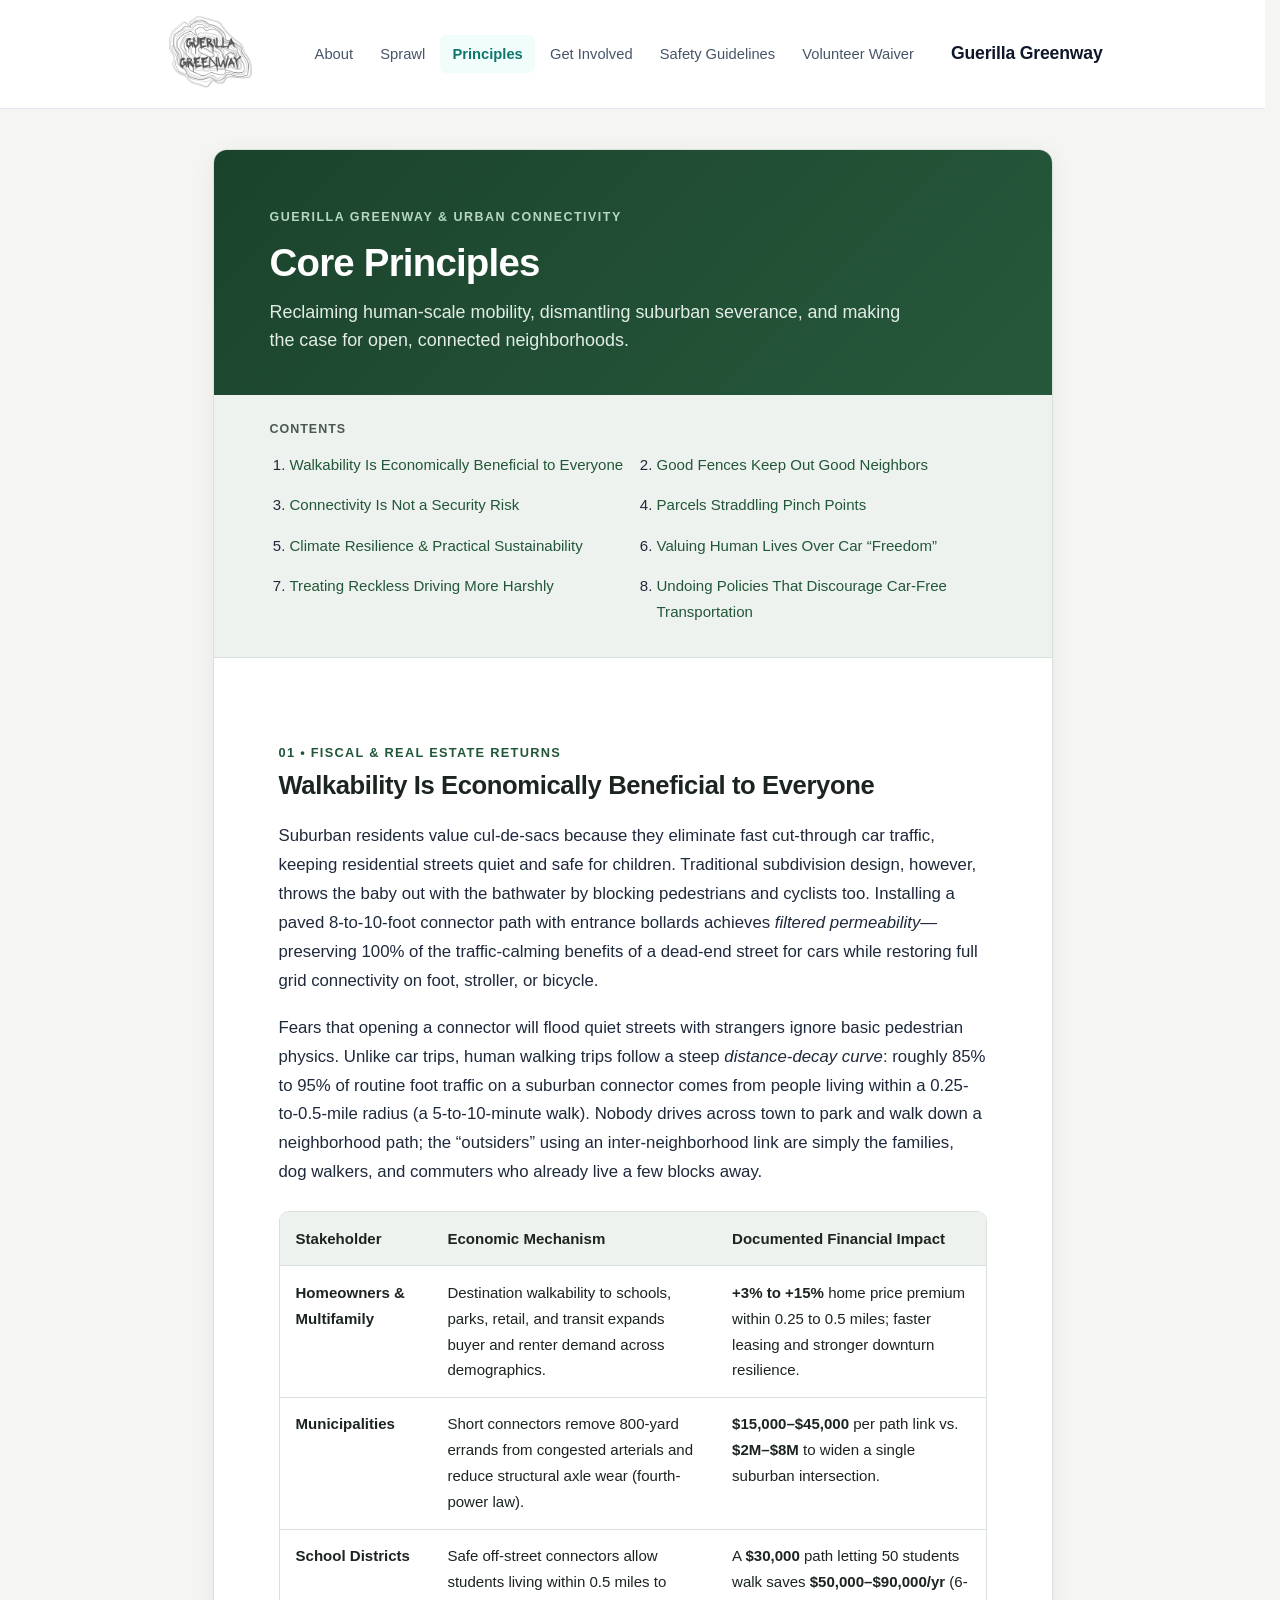
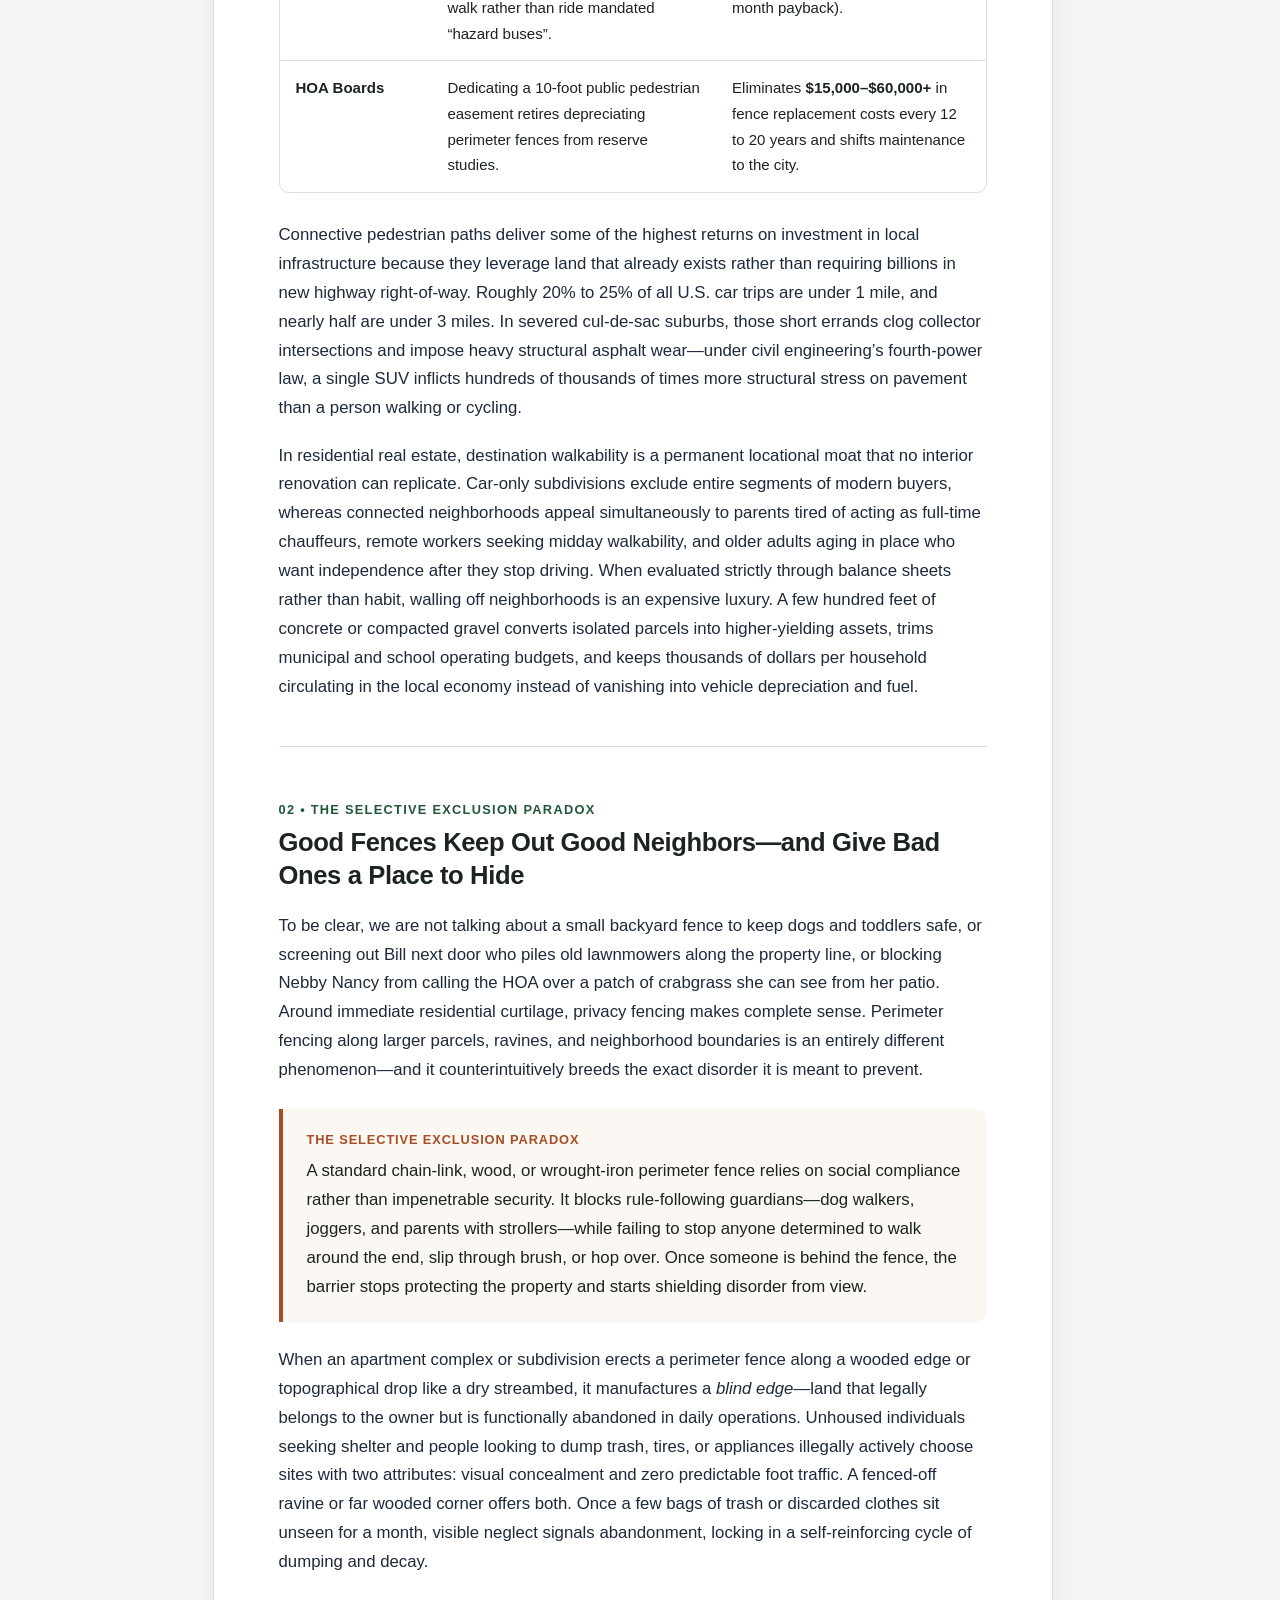
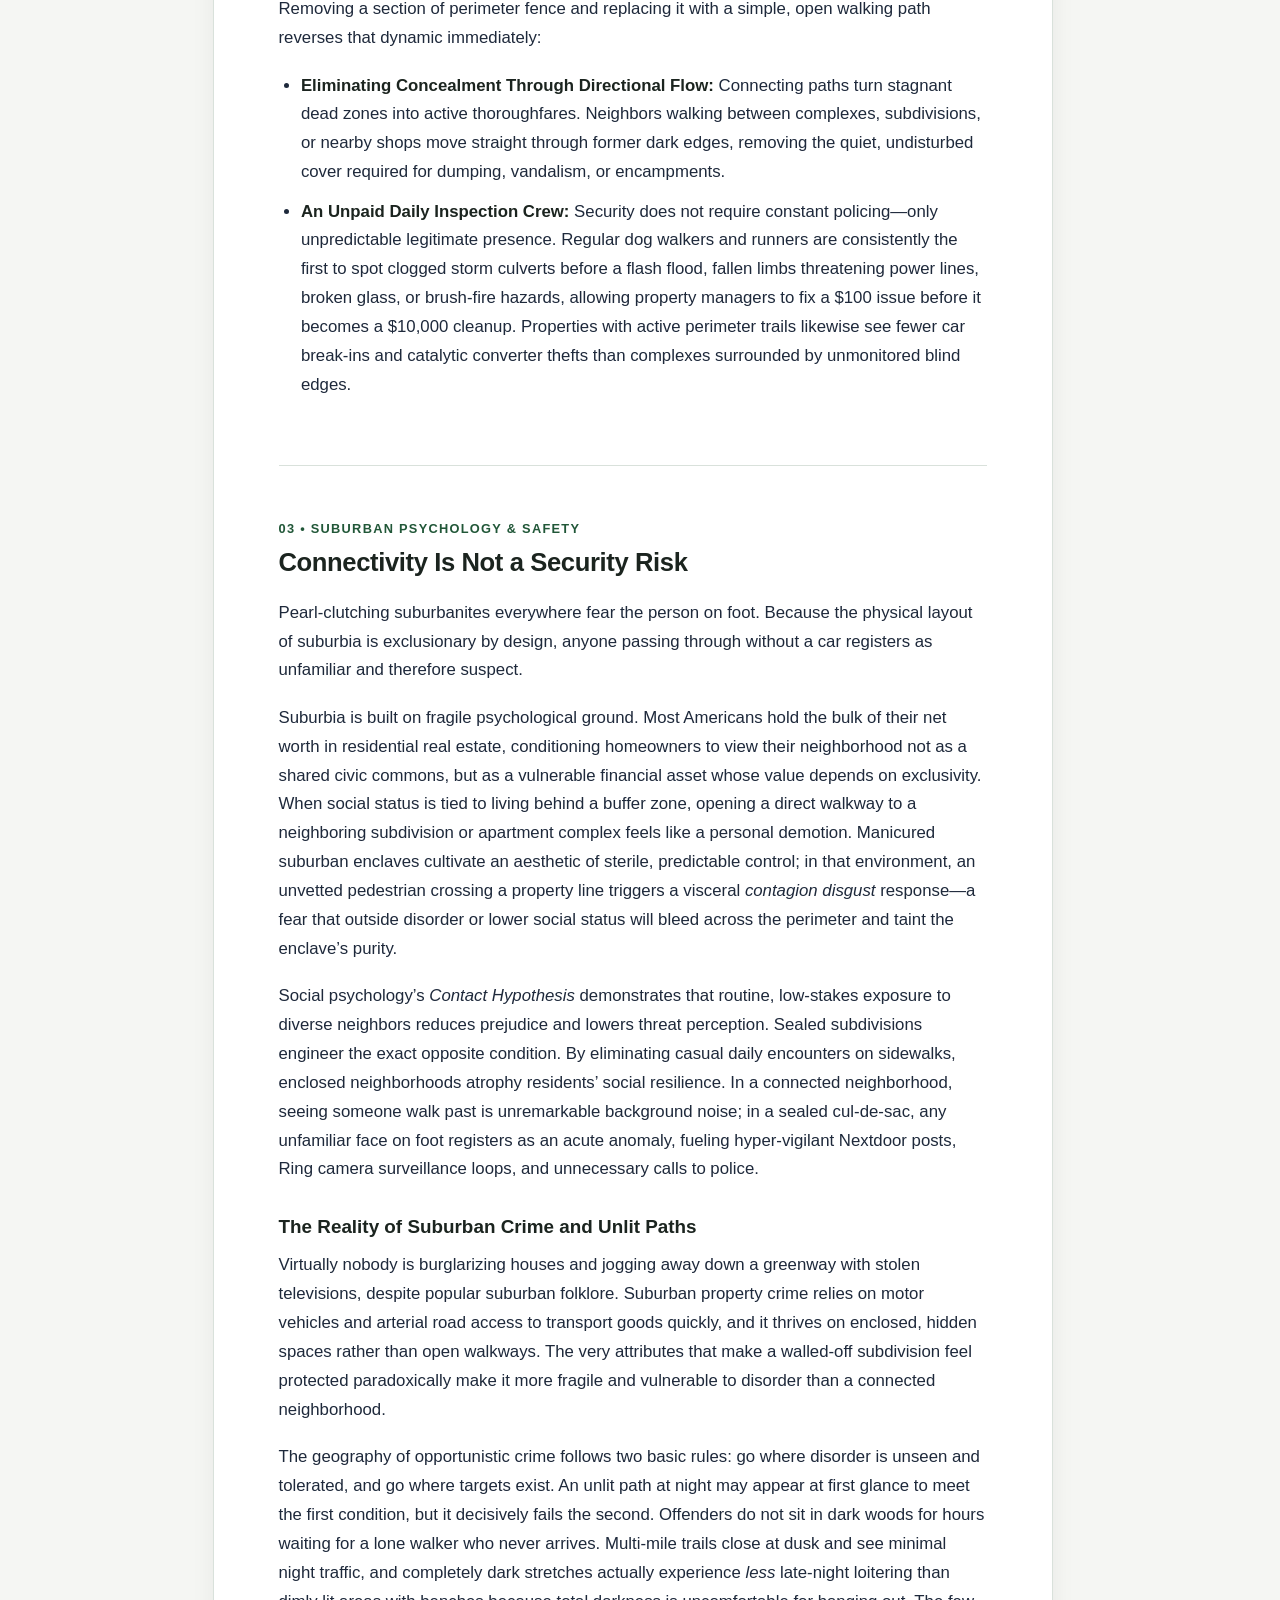
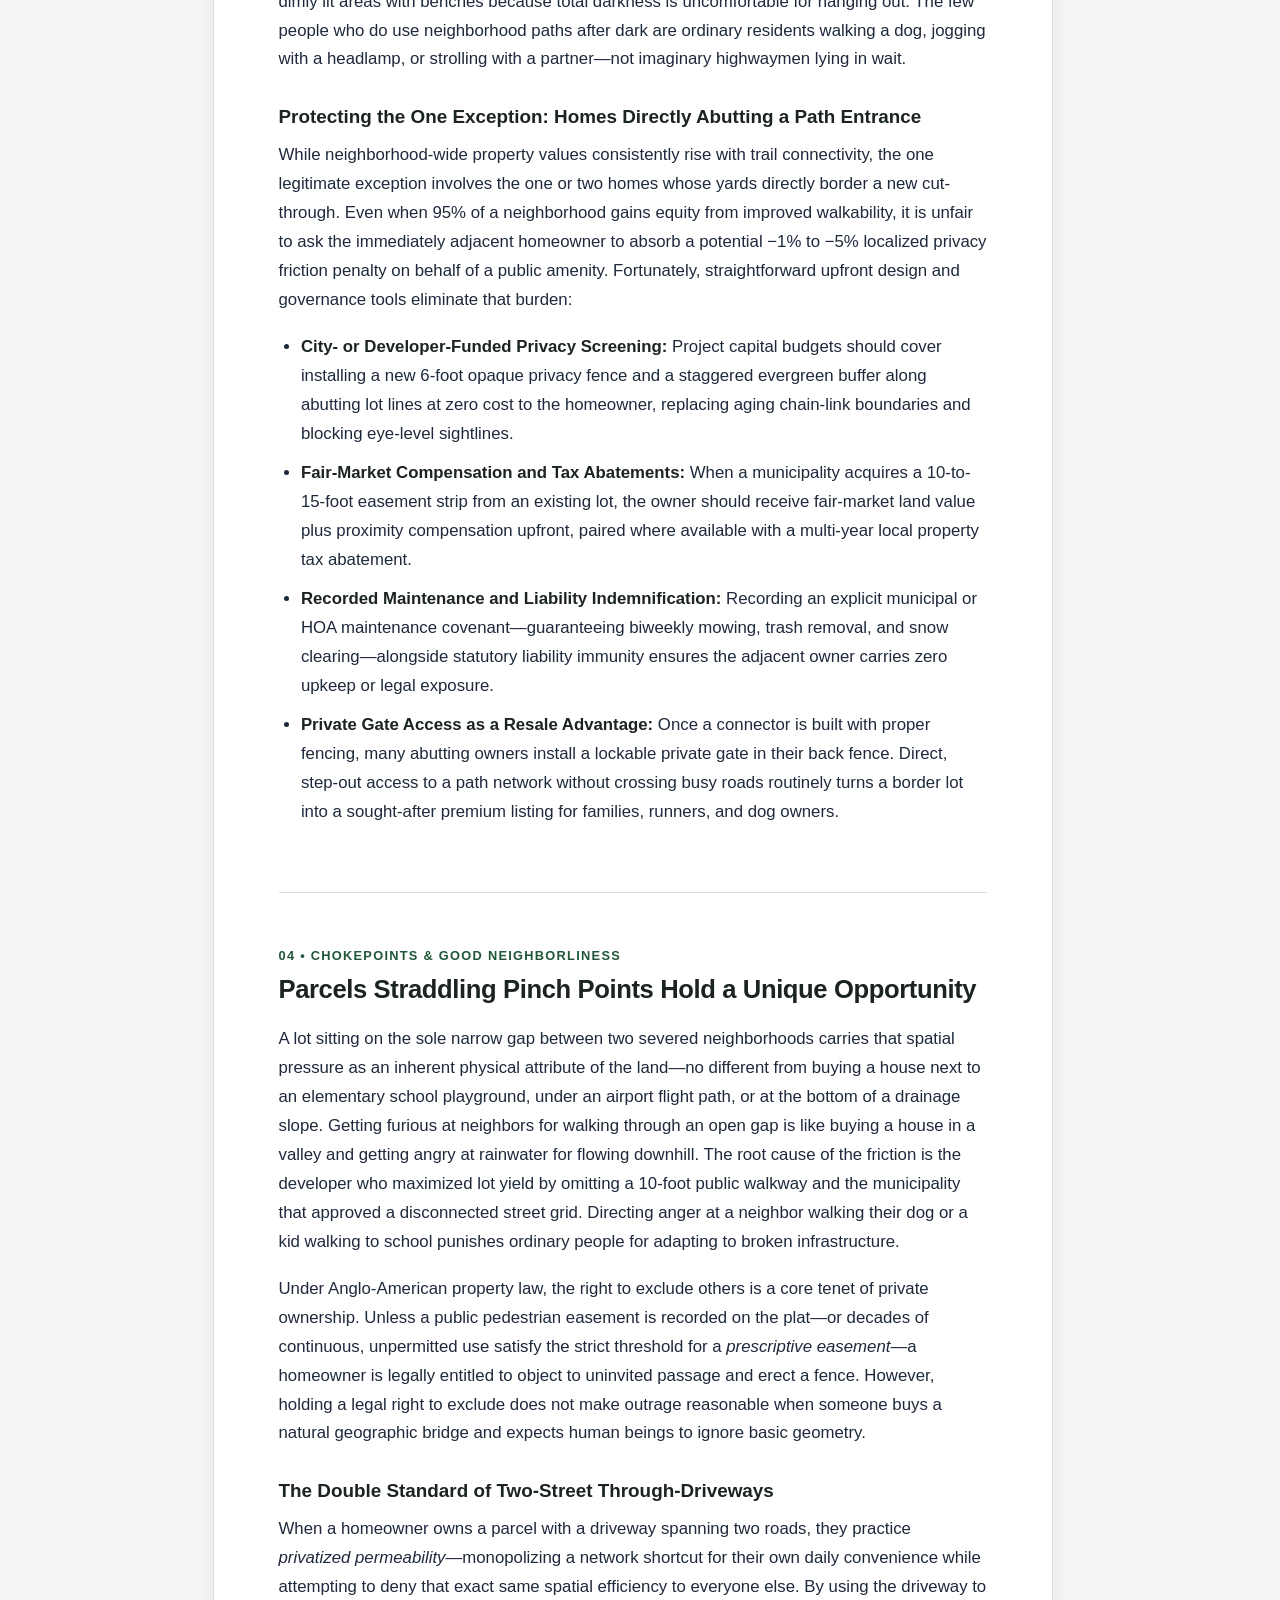
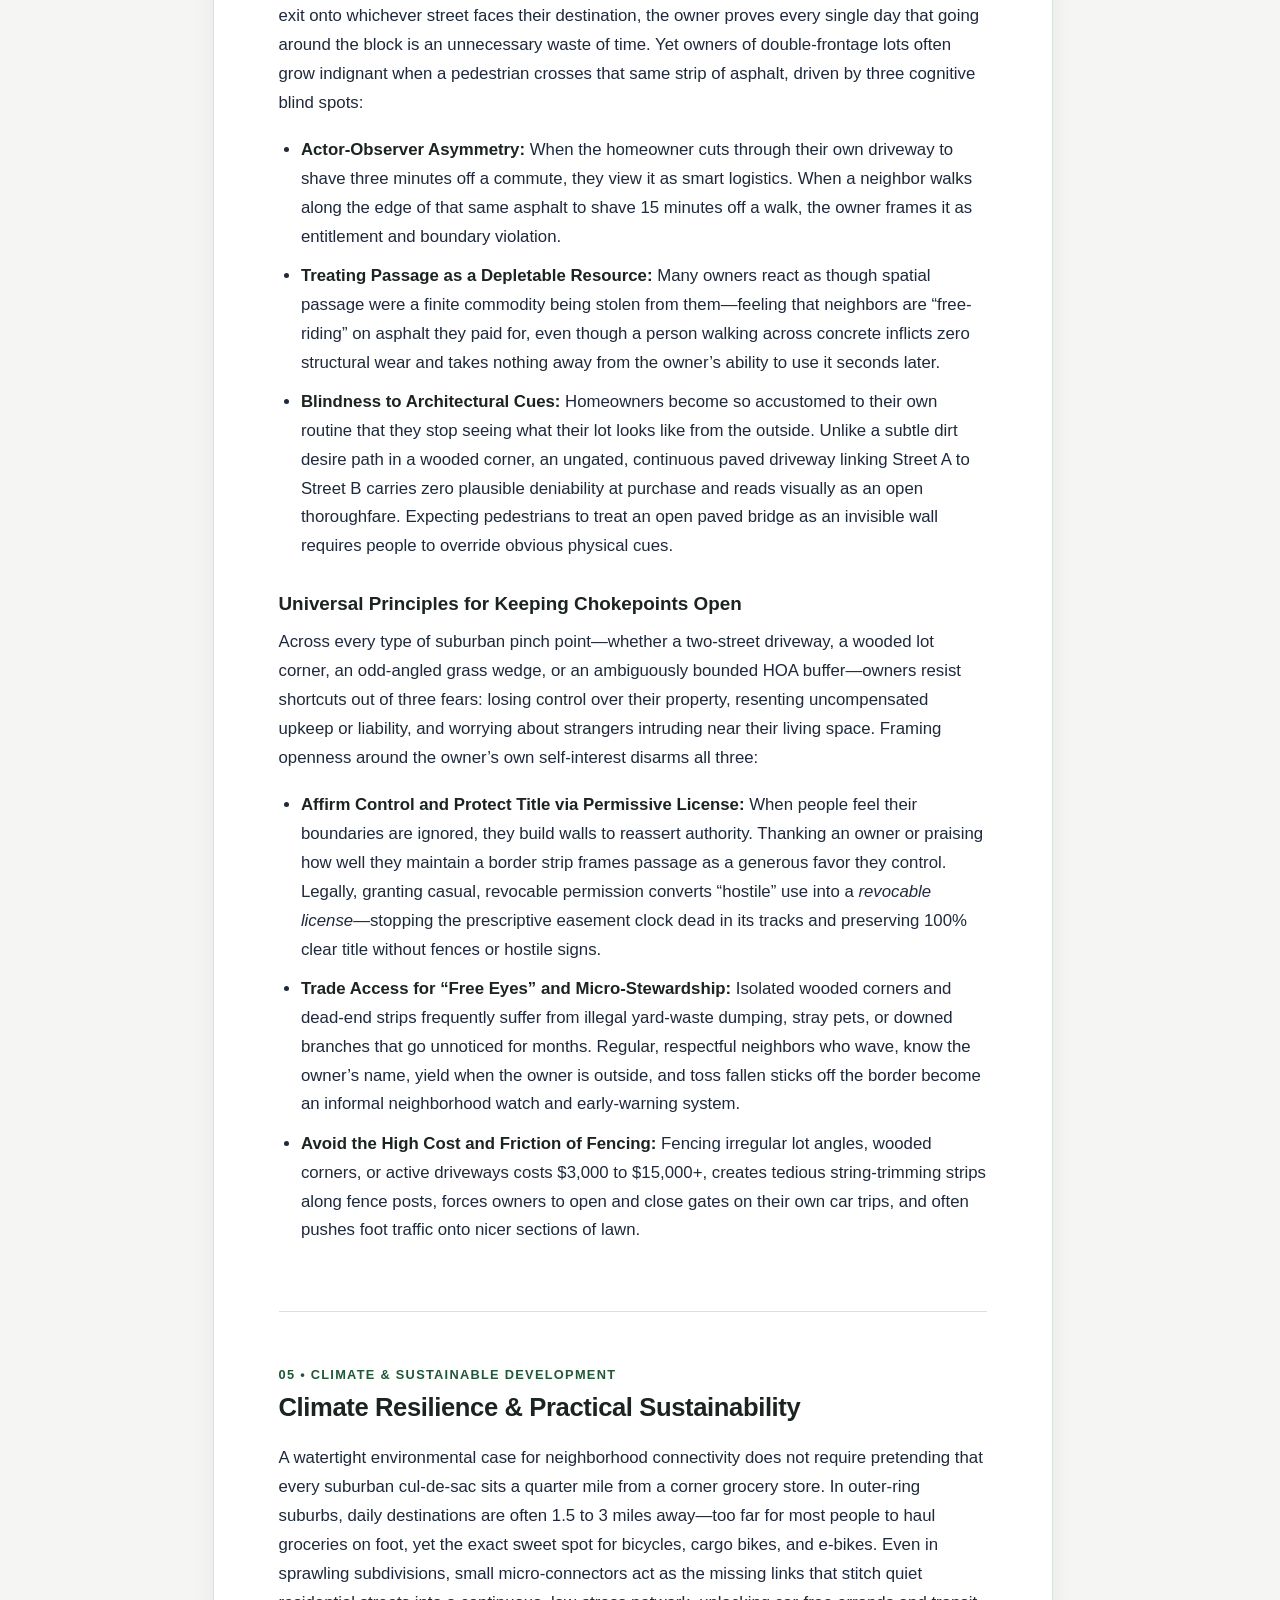
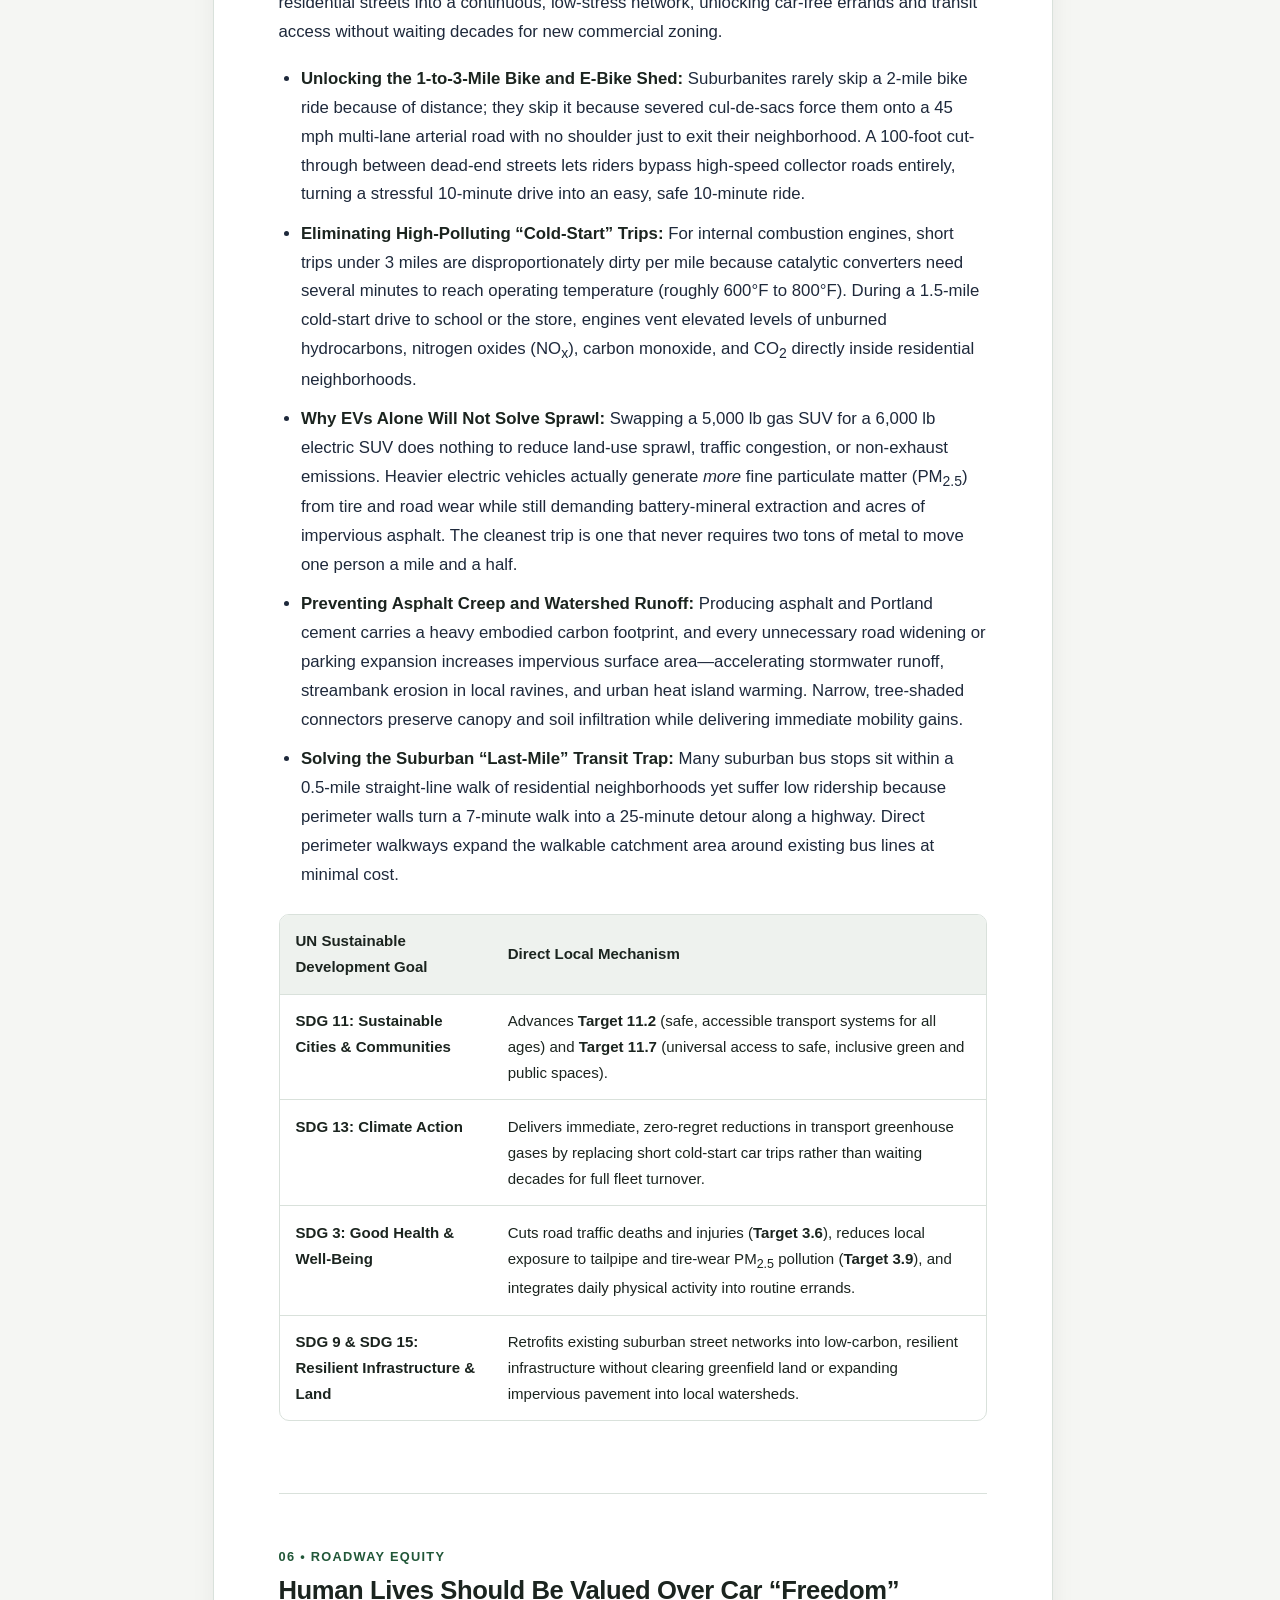
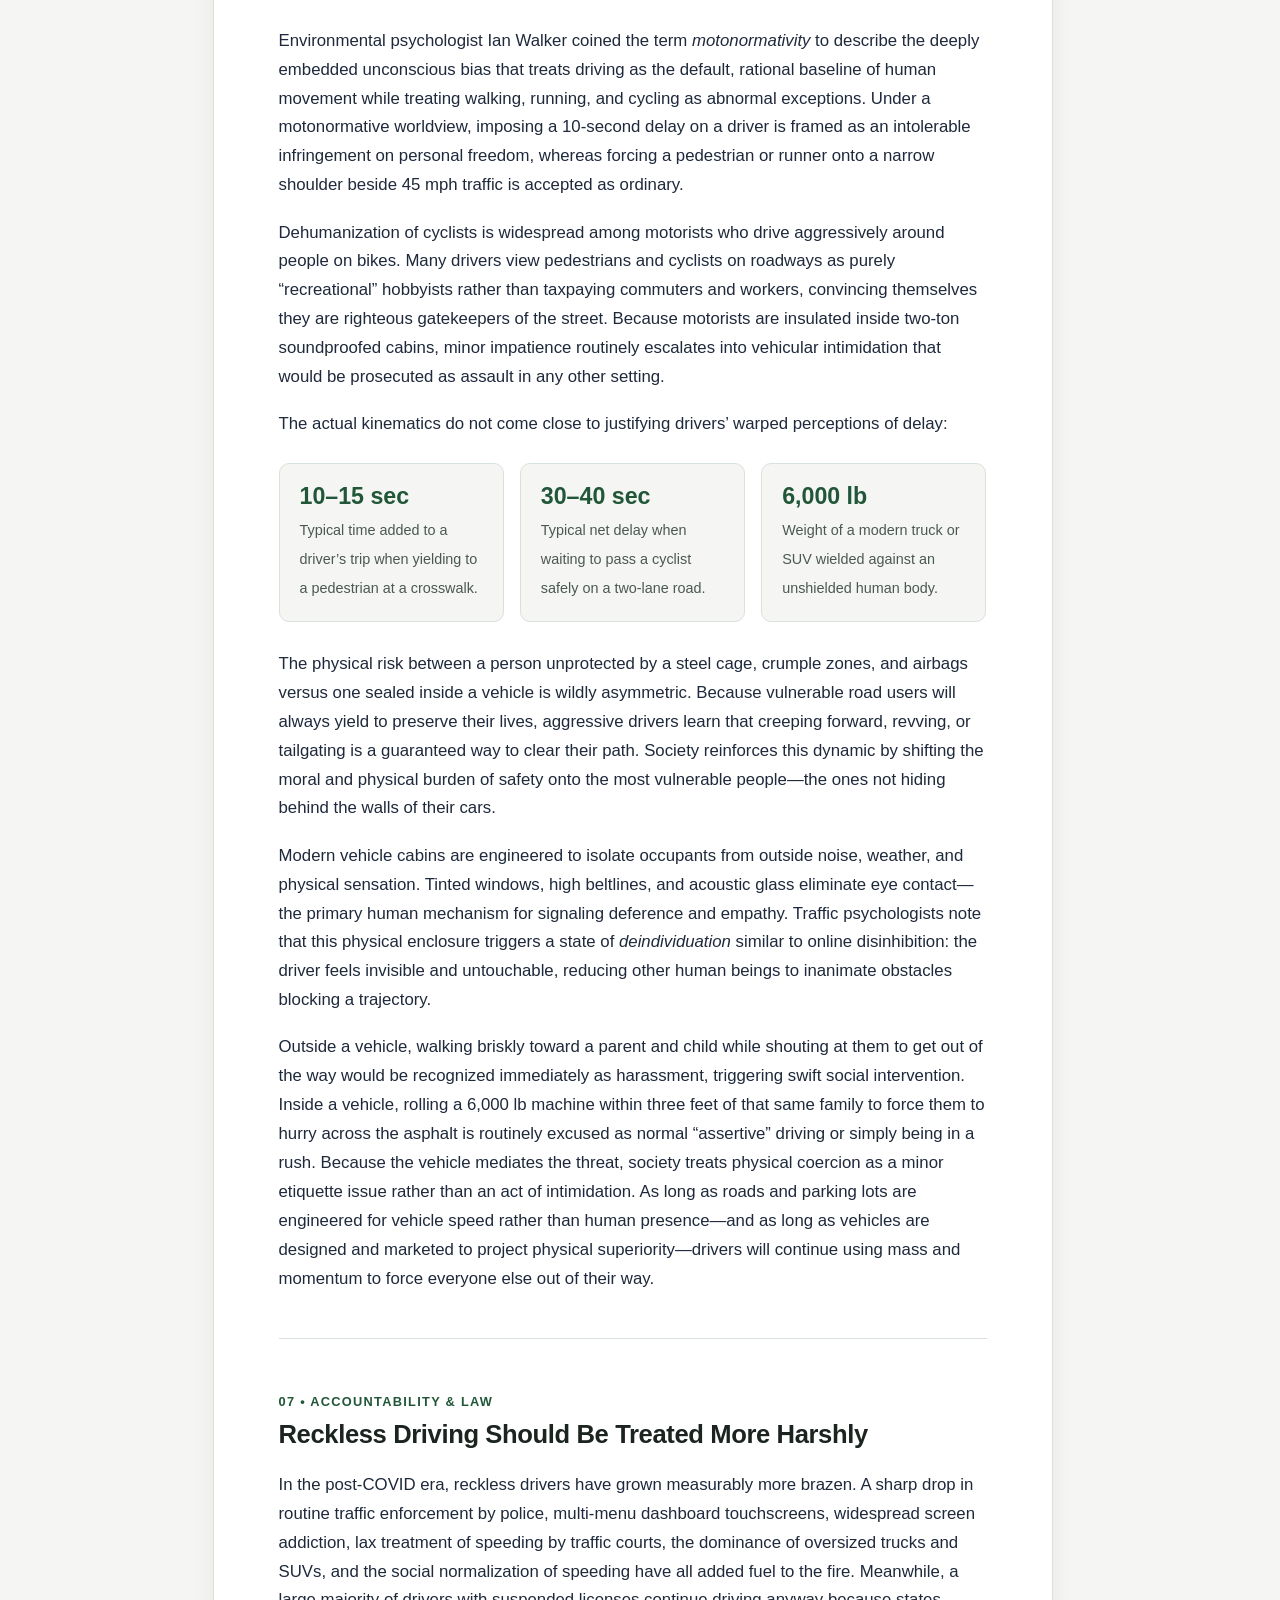
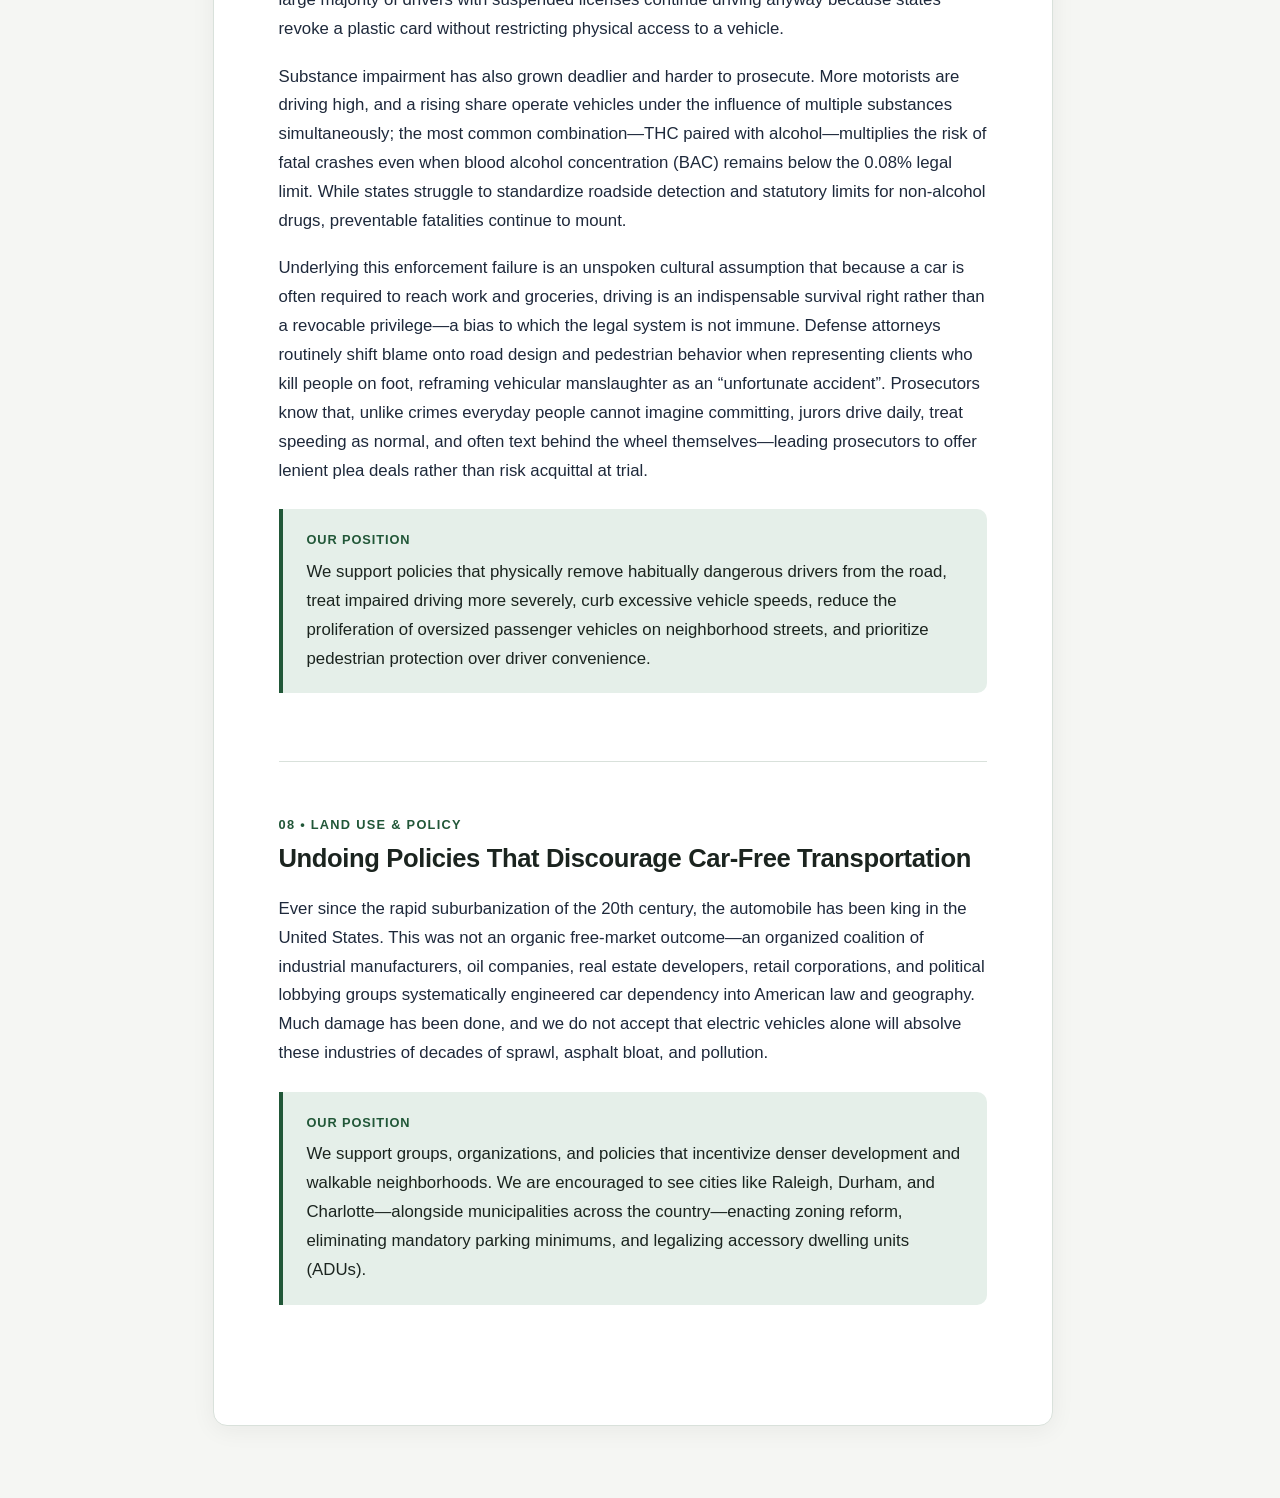
==== commit db0a2f7f: "Update core.html" ====
--- a/core.html
+++ b/core.html
@@ -351,12 +351,12 @@
         <span>Guerilla Greenway</span>
       </a>
       <nav>
-        <a href="index.html">About</a>
-        <a href="history.html">Sprawl</a>
-        <a href="core.html" class="active">Principles</a>
-        <a href="prep.html">Get Involved</a>
-        <a href="safety.html">Safety Guidelines</a>
-        <a href="waiver.html">Volunteer Waiver</a>
+        <a href="/">About</a>
+        <a href="/history">Sprawl</a>
+        <a href="/core" class="active">Principles</a>
+        <a href="/prep">Get Involved</a>
+        <a href="/safety">Safety Guidelines</a>
+        <a href="/waiver">Volunteer Waiver</a>
       </nav>
     </div>
   </header>
--- a/style.css
+++ b/style.css
@@ -37,47 +37,45 @@
 }
 
 .nav-container {
-  max-width: 820px;
+  max-width: 980px;
   margin: 0 auto;
-  padding: 0 1.25rem;
+  padding: 0.4rem 1.25rem;
   display: flex;
   flex-wrap: wrap;
   align-items: center;
   justify-content: space-between;
-  min-height: 64px;
+  min-height: 105px;
   gap: 0.75rem;
 }
 
-.site-title {
-  display: flex;
-  align-items: center;
-  gap: 0.65rem;
-  font-weight: 700;
-  font-size: 1.125rem;
-  color: var(--text);
-  text-decoration: none;
-  letter-spacing: -0.01em;
+/* Logo on the far left */
+.nav-container::before {
+  content: "";
+  order: 1;
+  display: block;
+  width: 115px;
+  height: 95px;
+  background-image: url("contour_logo.png");
+  background-size: contain;
+  background-repeat: no-repeat;
+  background-position: left center;
+  flex-shrink: 0;
 }
 
-.site-logo {
-  height: 160px;
-  width: auto;
-  display: block;
-  border-radius: 2px;
-}
-
+/* Navigation tabs in the middle */
 nav {
+  order: 2;
   display: flex;
-  gap: 0.25rem;
+  gap: 0.2rem;
   flex-wrap: wrap;
 }
 
 nav a {
   text-decoration: none;
   color: var(--muted);
-  font-size: 0.95rem;
+  font-size: 0.92rem;
   font-weight: 500;
-  padding: 0.5rem 0.85rem;
+  padding: 0.45rem 0.75rem;
   border-radius: 6px;
   transition: background-color 0.15s ease, color 0.15s ease;
 }
@@ -91,6 +89,17 @@
   background-color: #f0fdfa;
   color: var(--accent);
   font-weight: 600;
+}
+
+/* Organization name on the far right */
+.site-title {
+  order: 3;
+  font-weight: 700;
+  font-size: 1.1rem;
+  color: var(--text);
+  text-decoration: none;
+  letter-spacing: -0.01em;
+  white-space: nowrap;
 }
 
 /* Main Content Area */
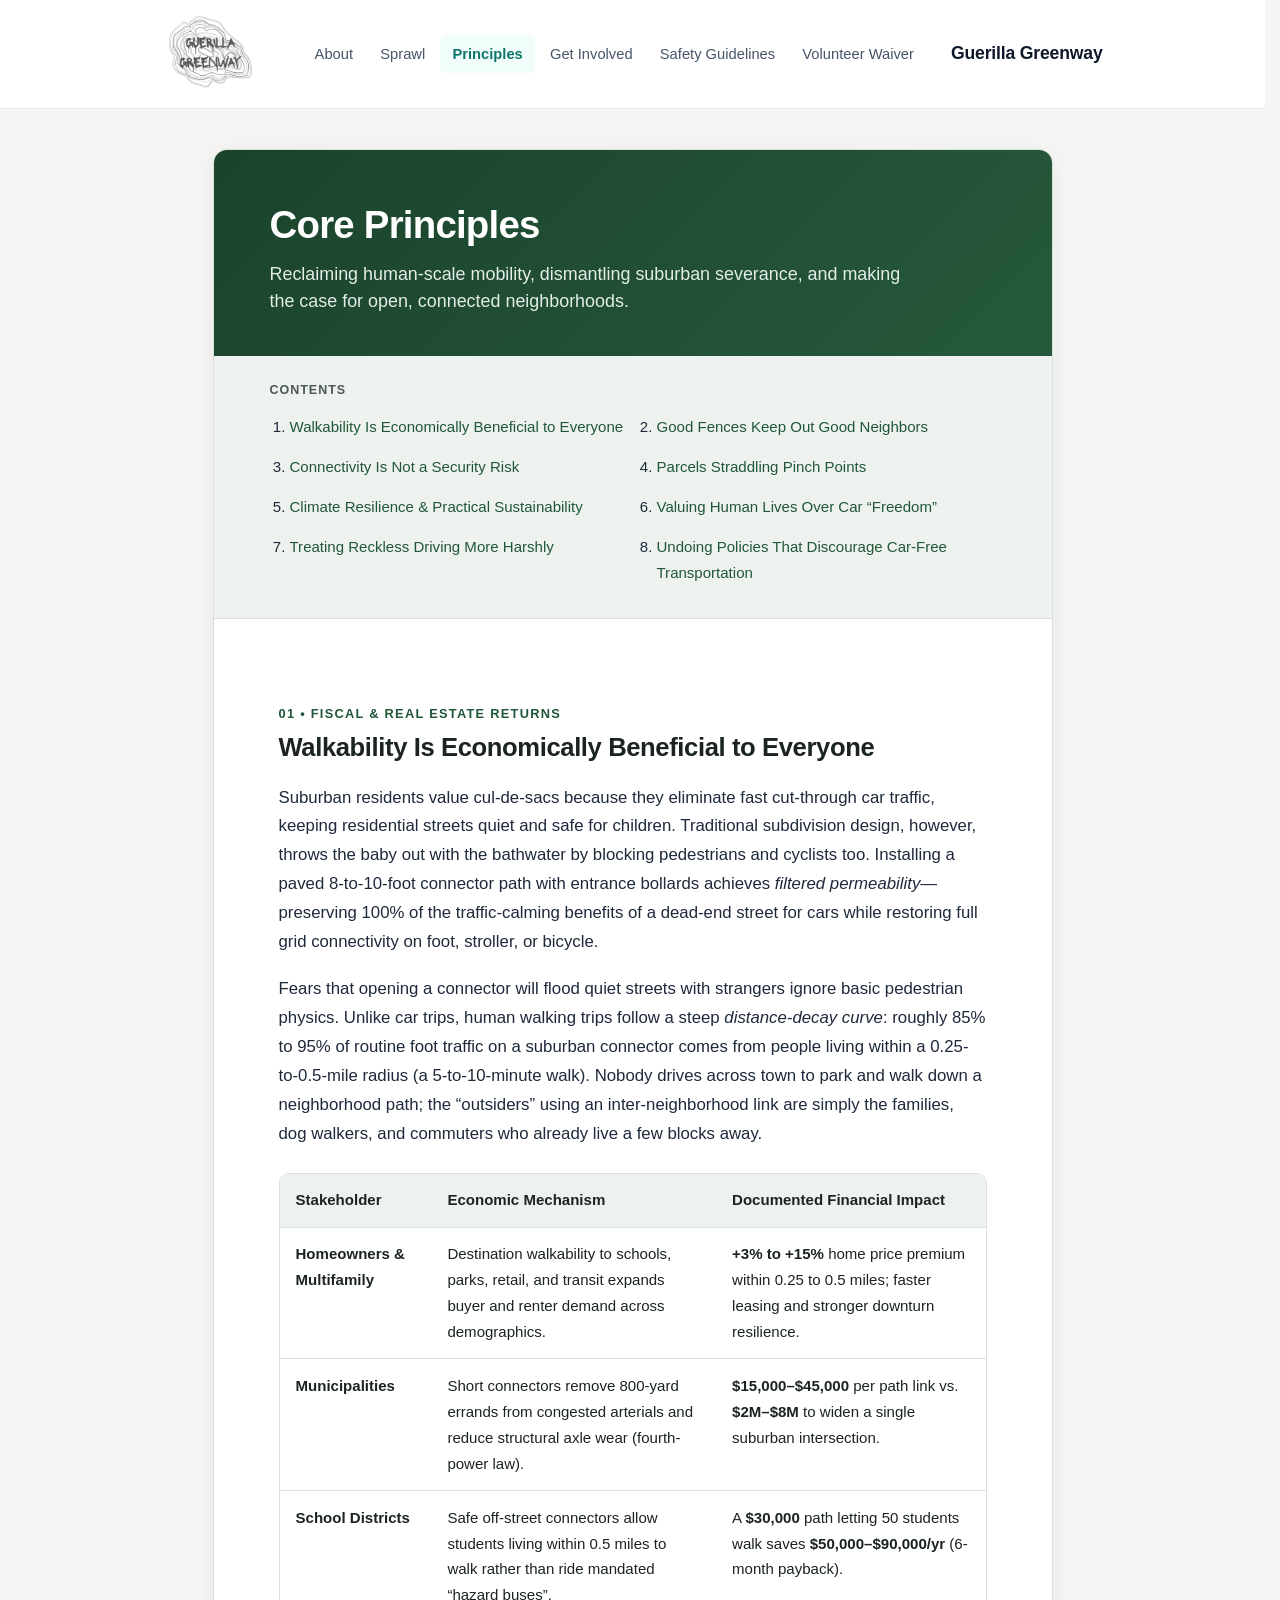
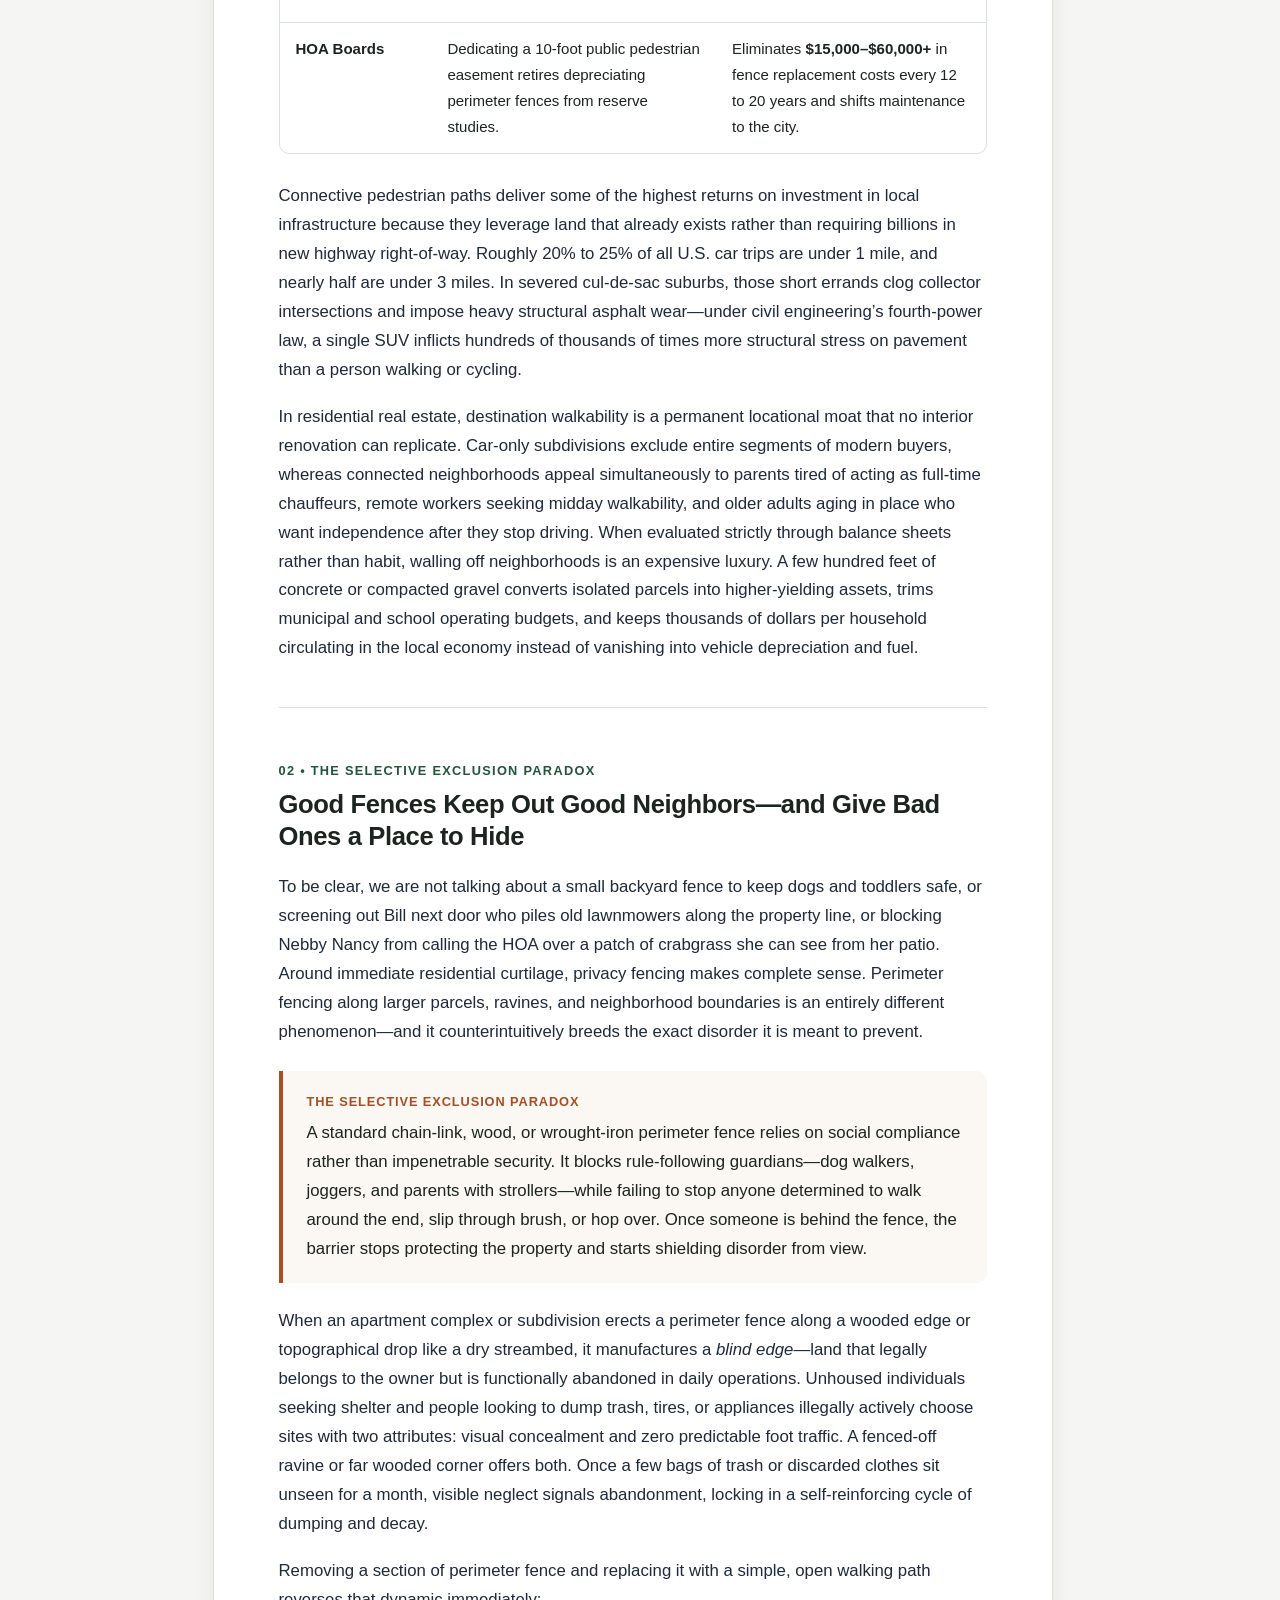
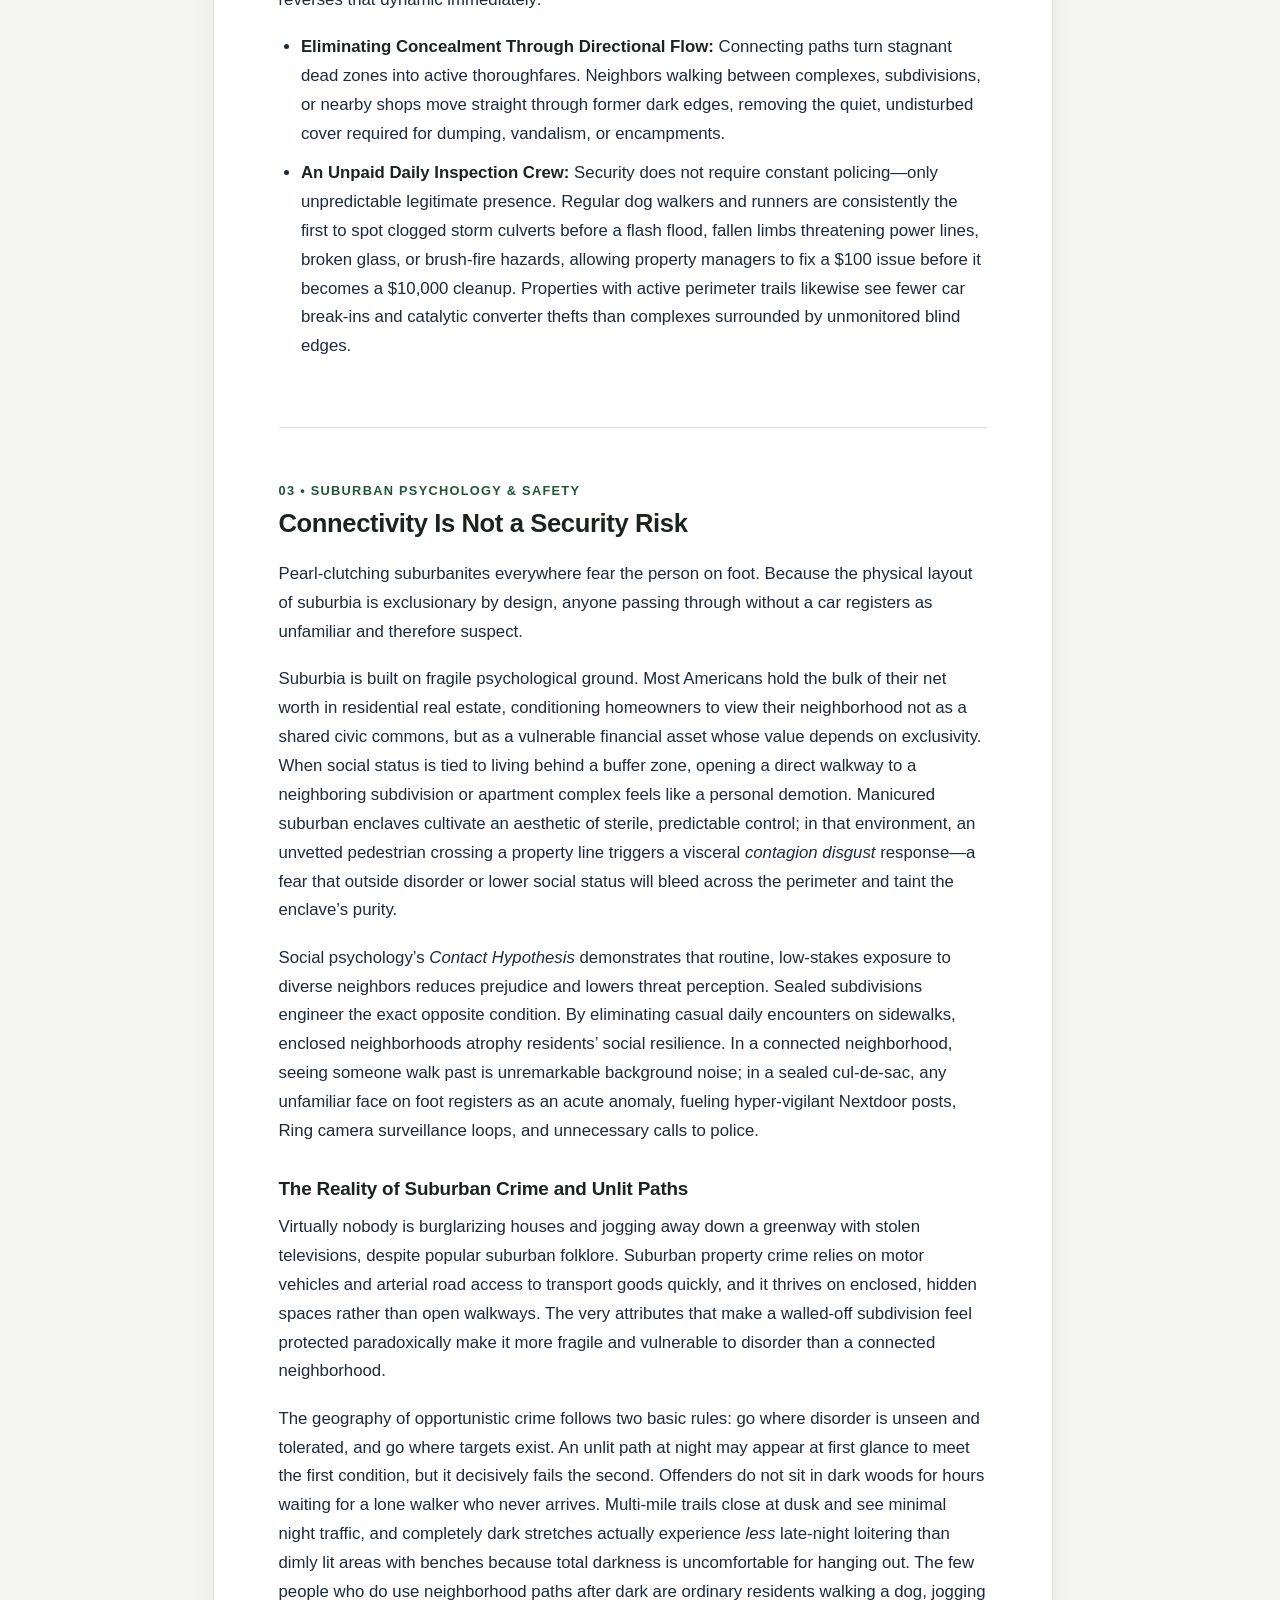
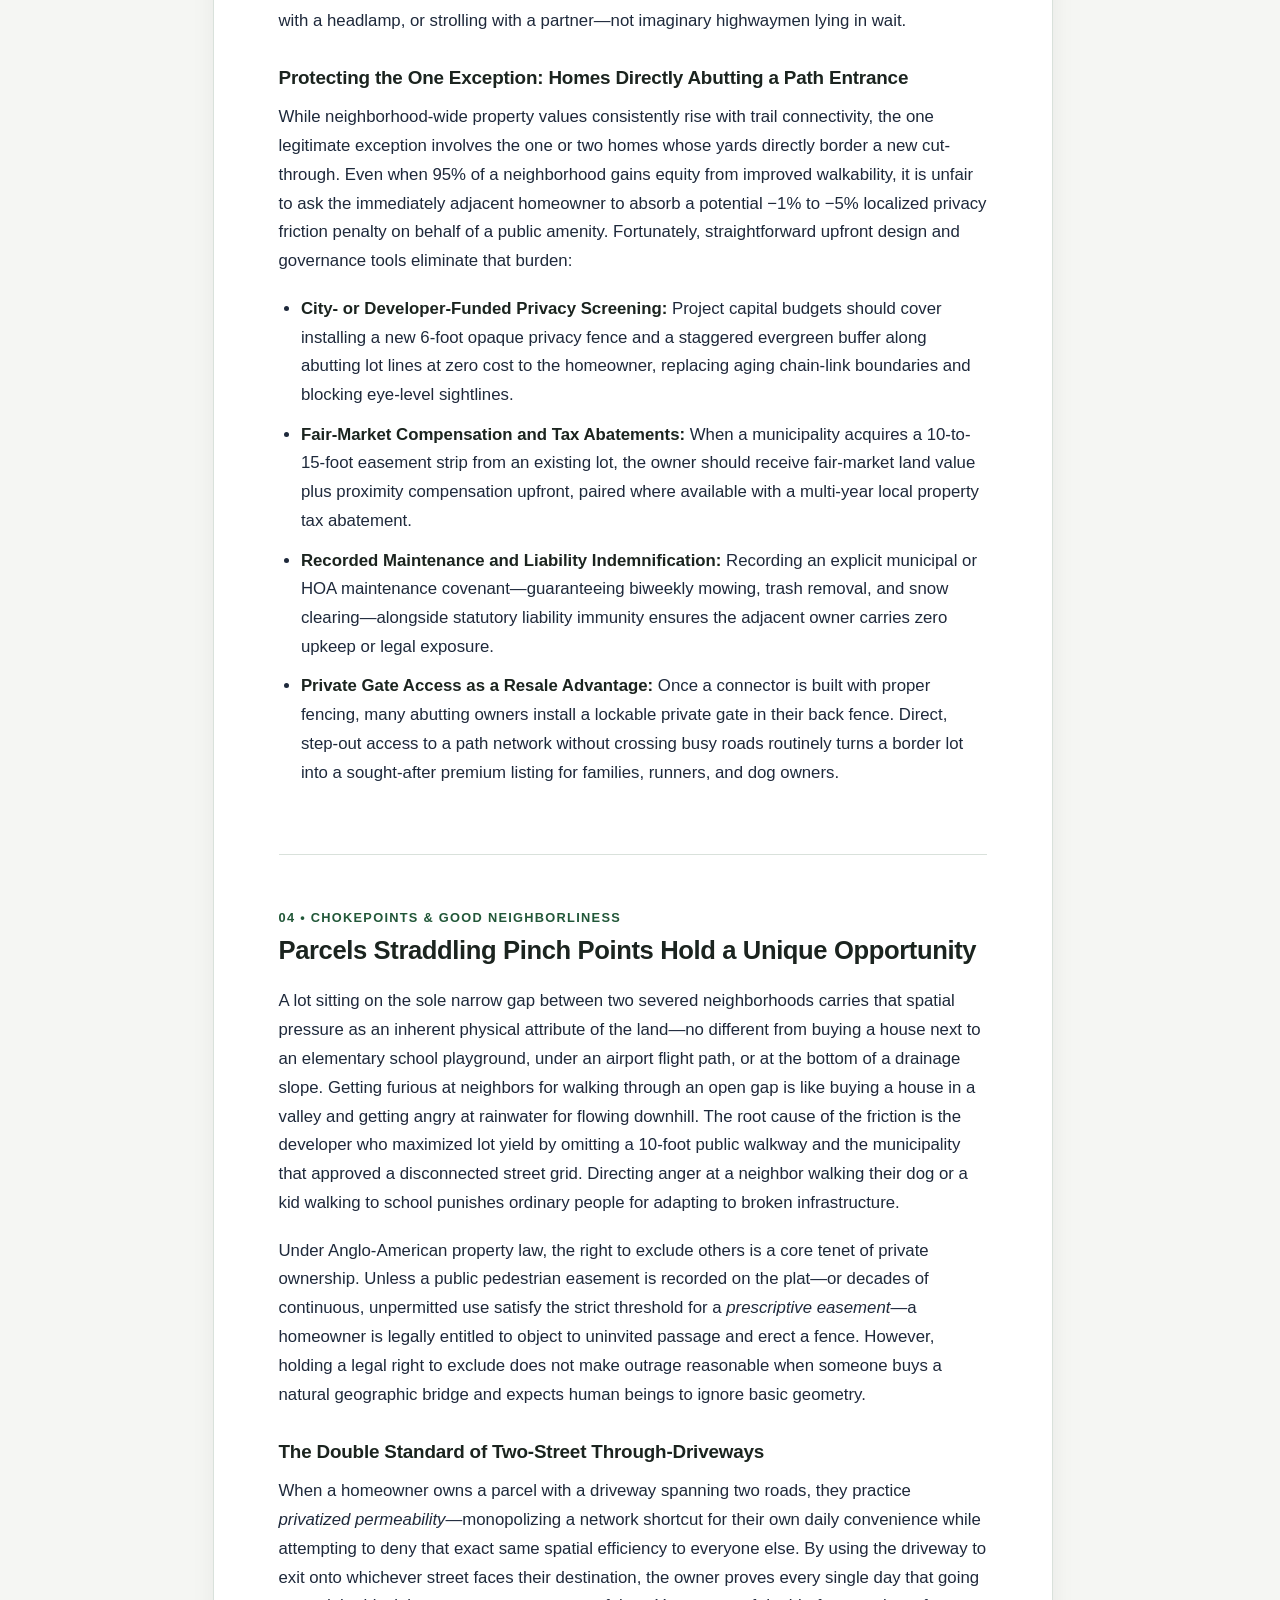
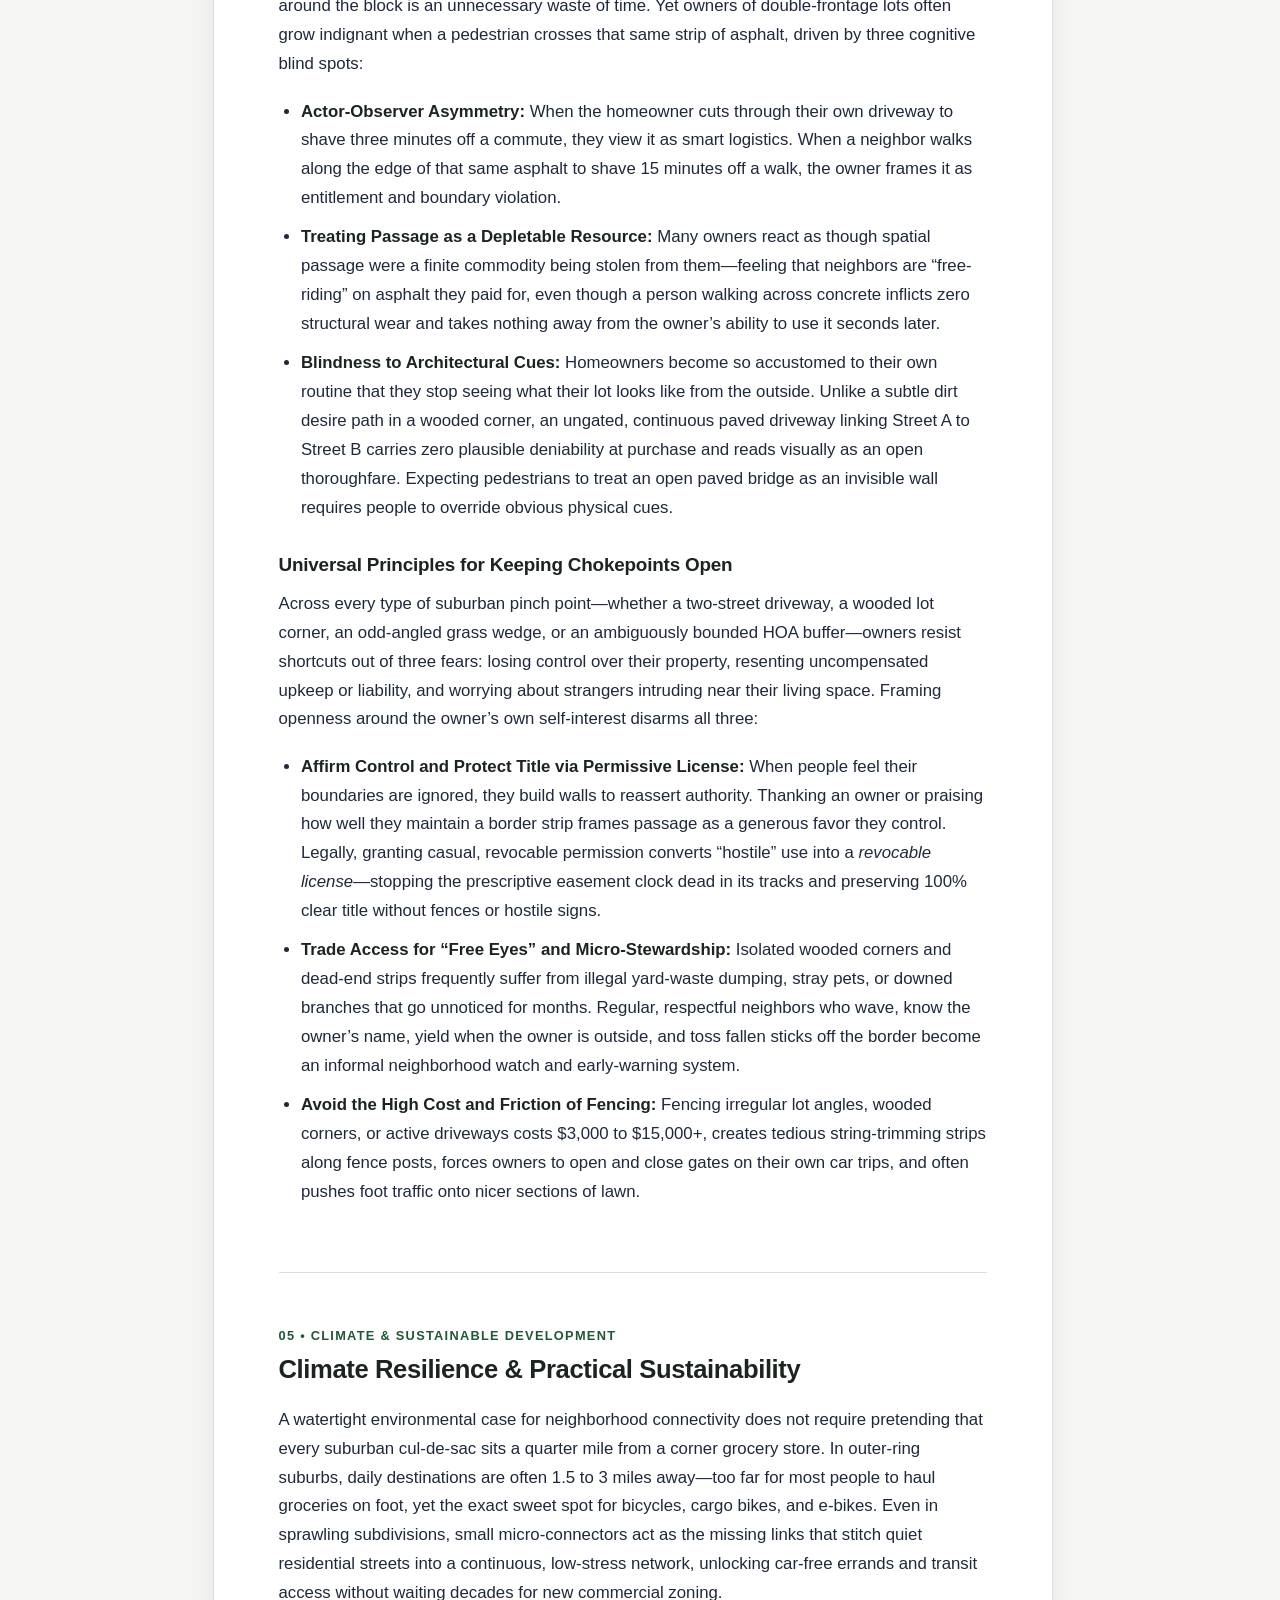
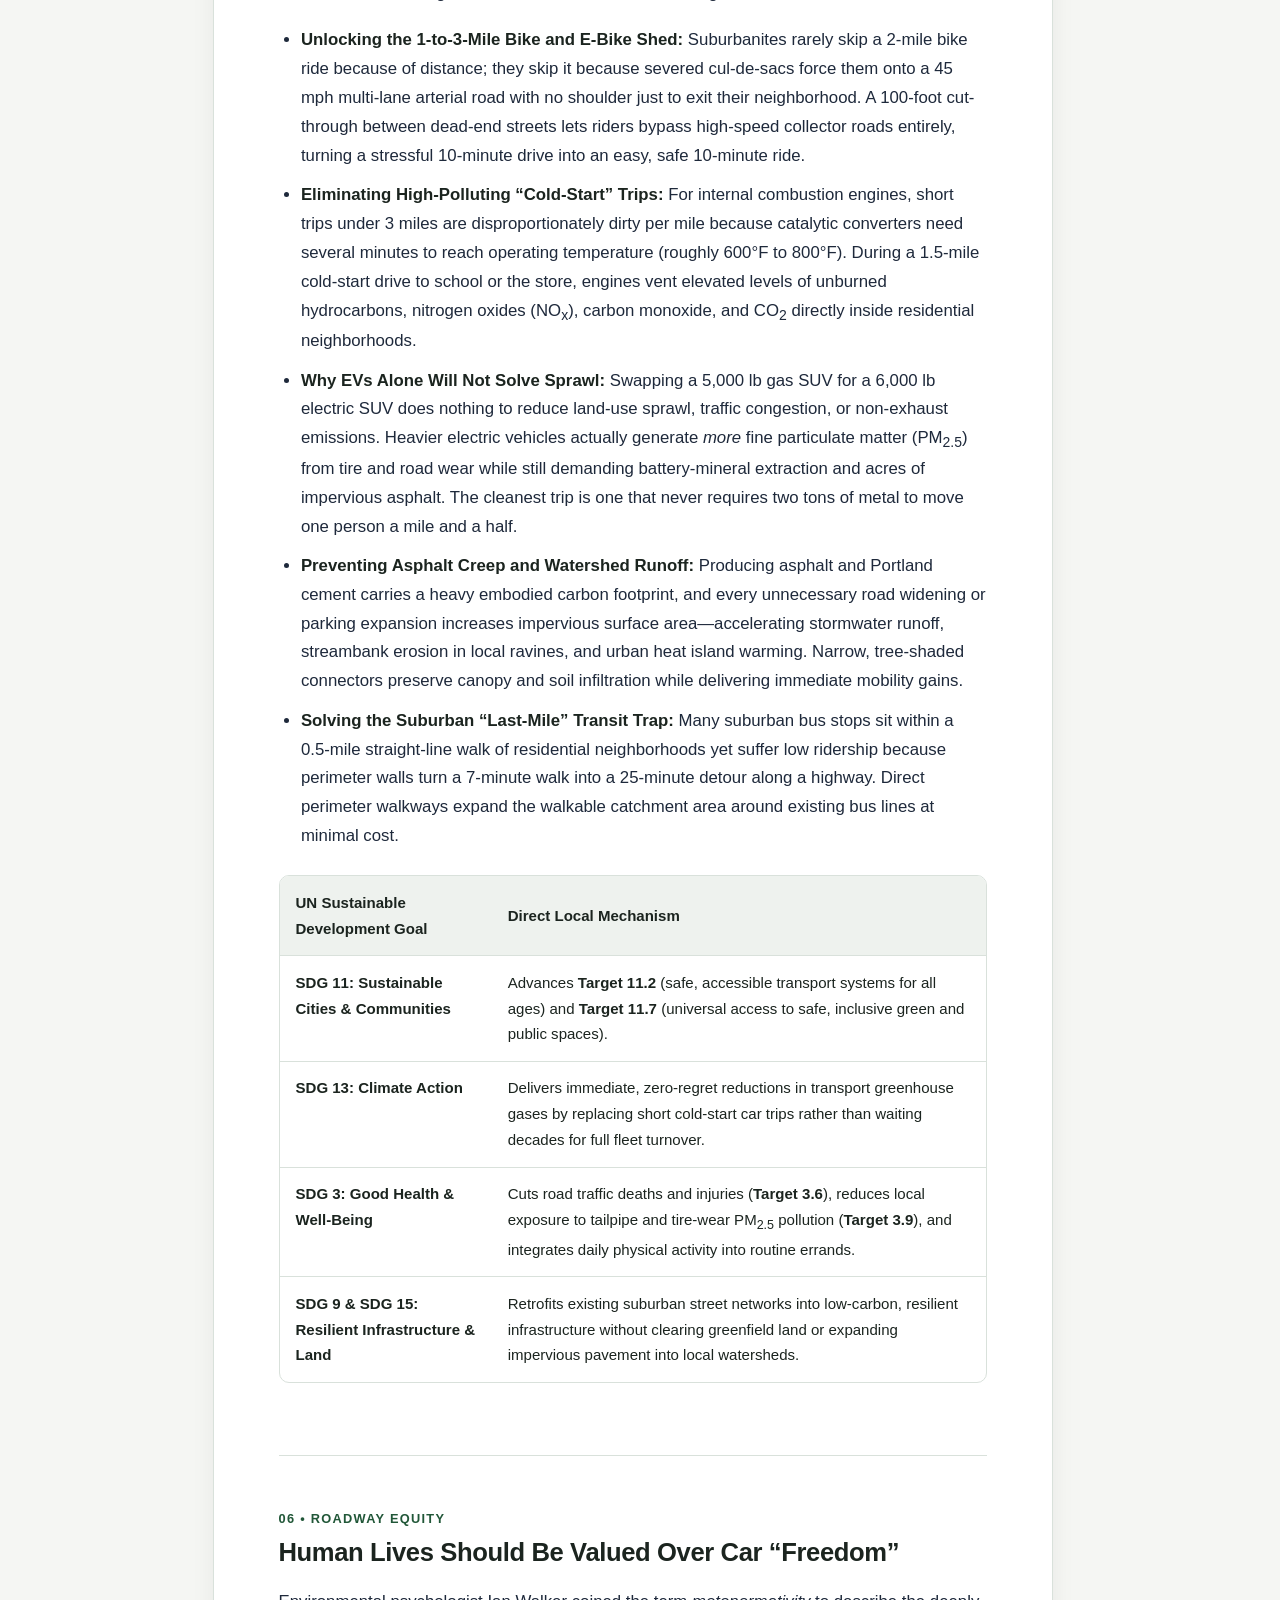
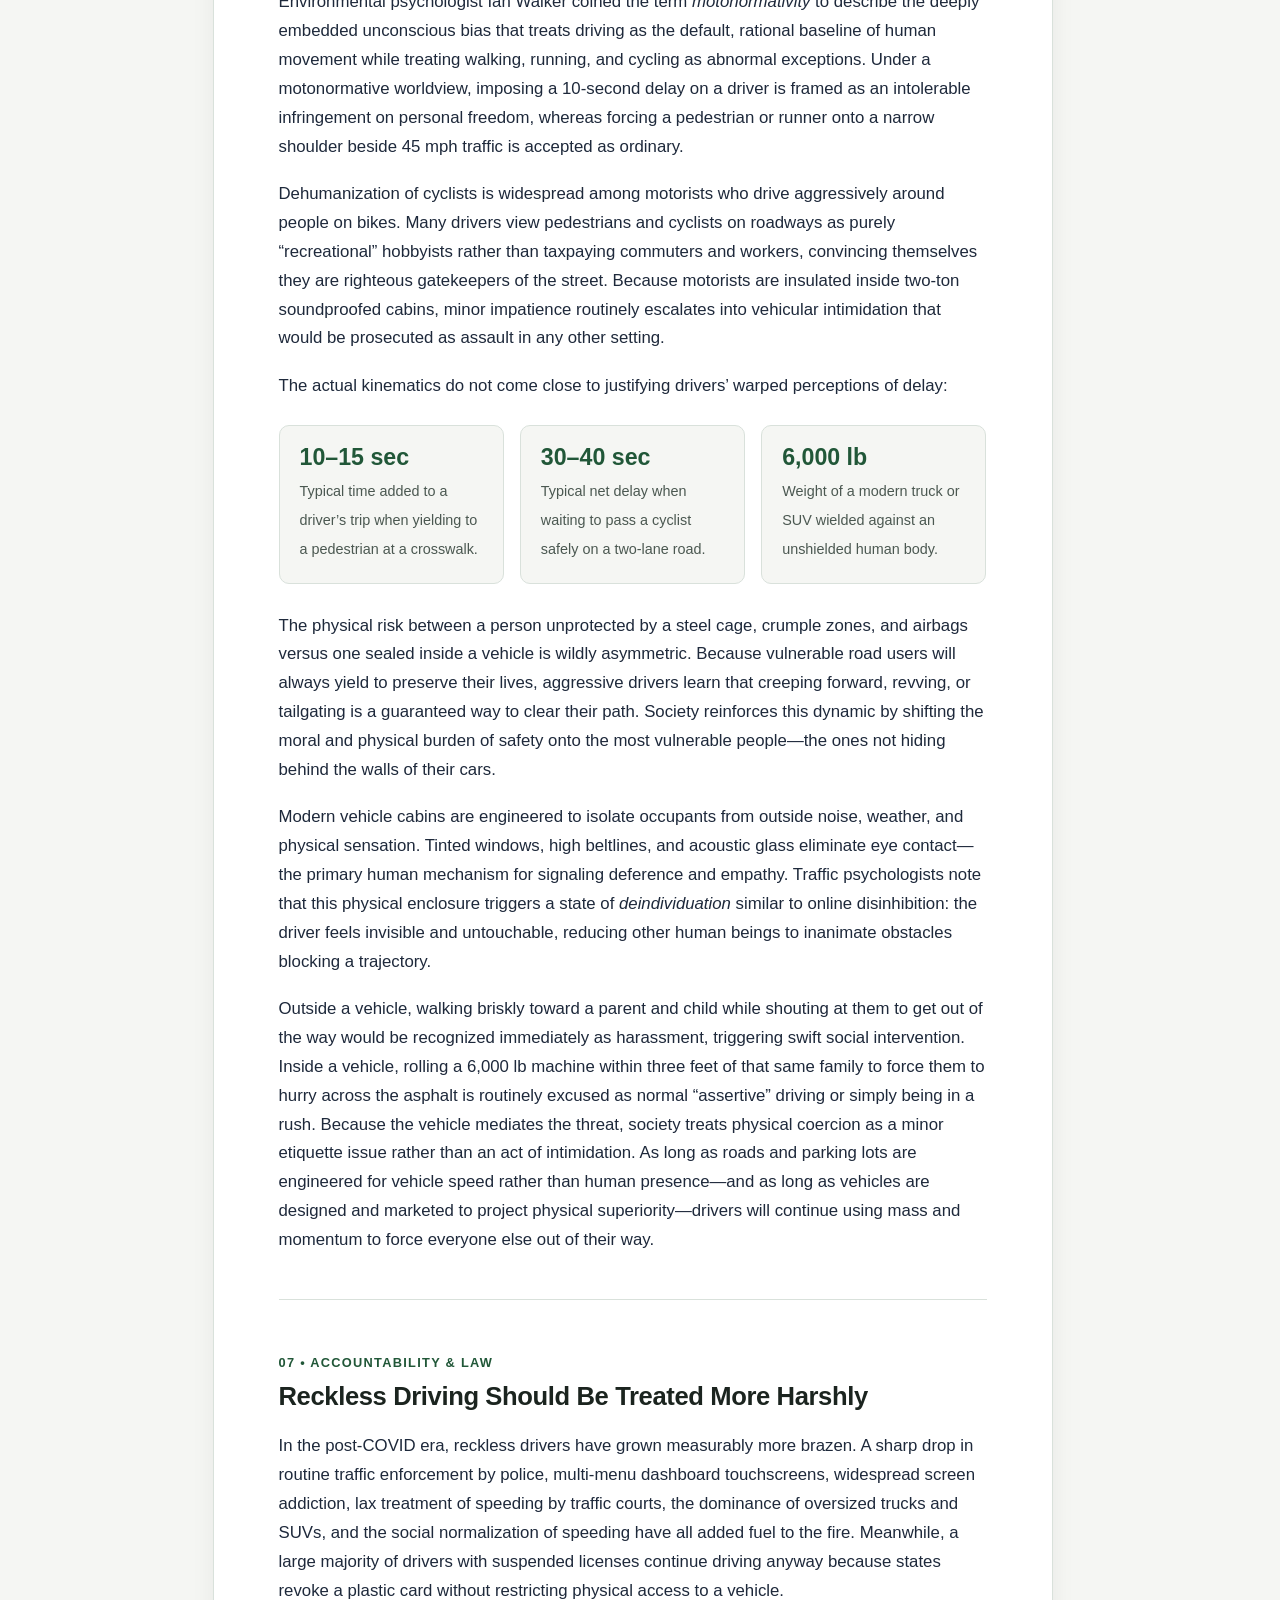
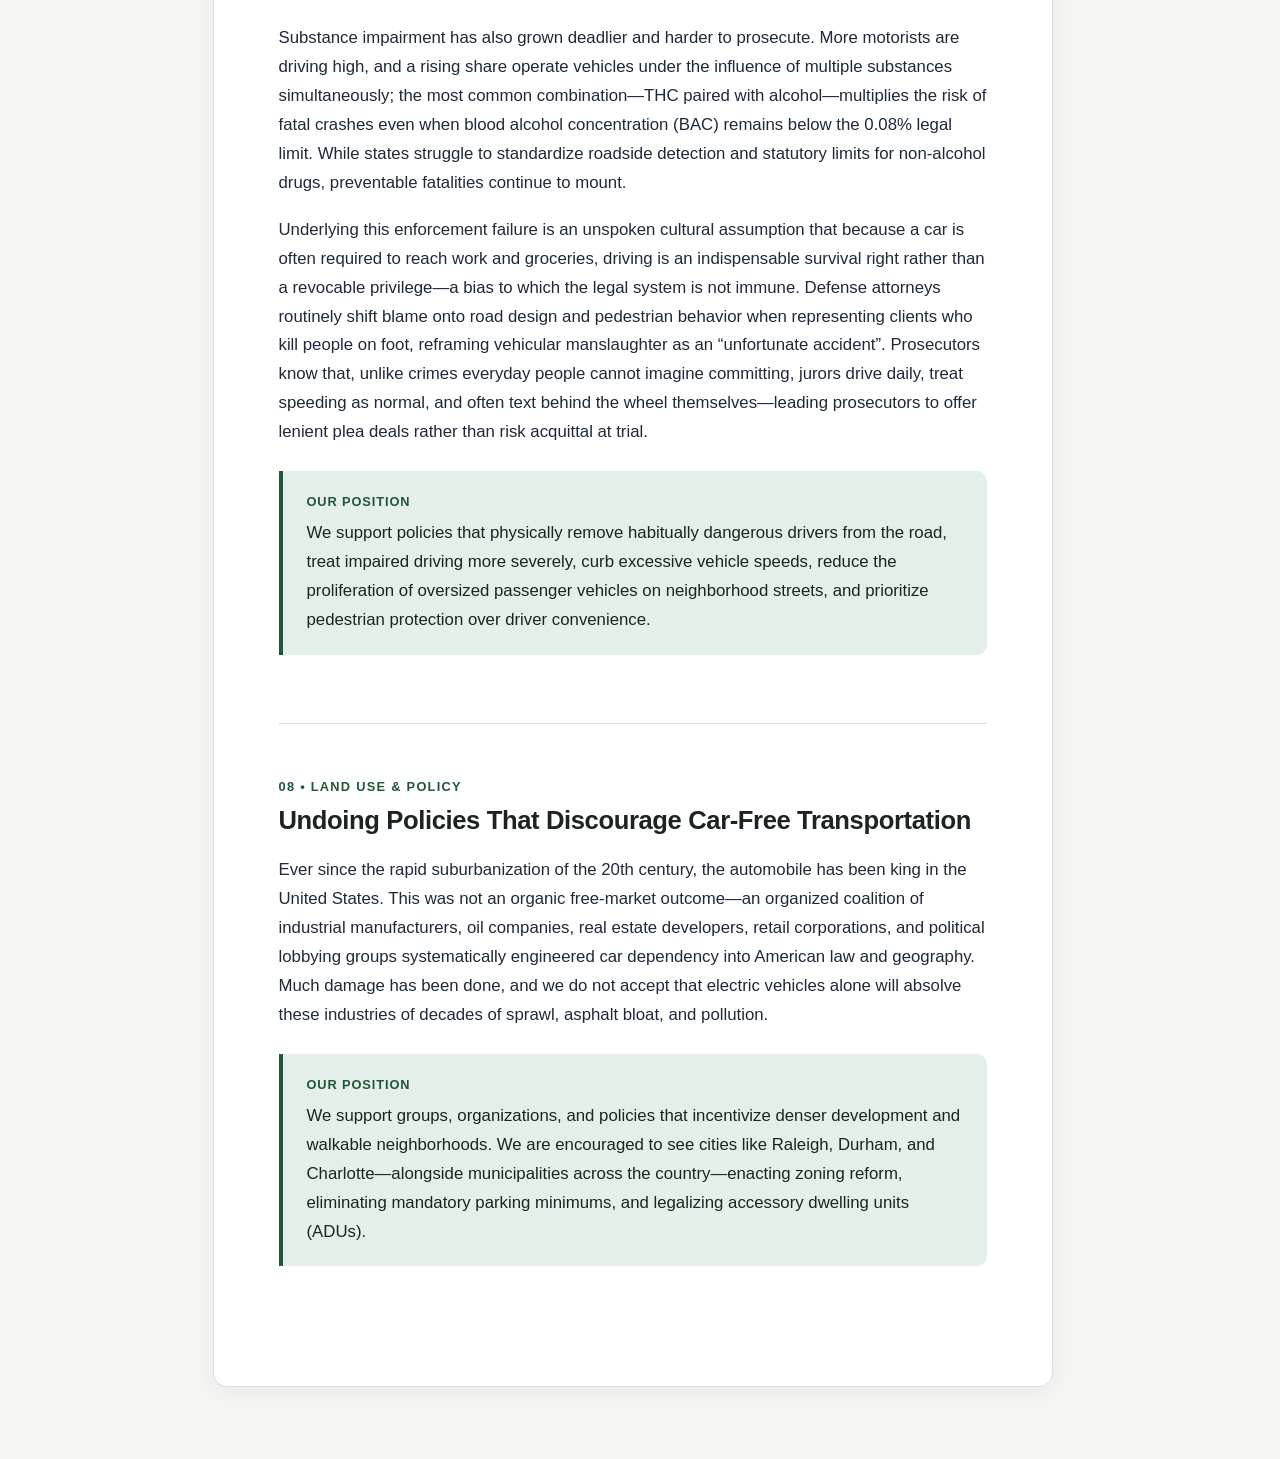
==== commit 2b85cb72: "remove unnecessary top kicker" ====
--- a/core.html
+++ b/core.html
@@ -364,7 +364,6 @@
   <div class="page-wrapper">
     <article class="container">
       <div class="doc-header">
-        <span class="kicker">Guerilla Greenway & Urban Connectivity</span>
         <h1>Core Principles</h1>
         <p class="doc-subtitle">
           Reclaiming human-scale mobility, dismantling suburban severance, and making the case for open, connected neighborhoods.
--- a/style.css
+++ b/style.css
@@ -27,7 +27,7 @@
   -webkit-font-smoothing: antialiased;
 }
 
-/* Top Navigation Bar */
+/* Top Navigation Bar (Desktop) */
 header {
   background: var(--surface);
   border-bottom: 1px solid var(--border);
@@ -130,6 +130,12 @@
   letter-spacing: -0.01em;
 }
 
+h3 {
+  margin-top: 1.25rem;
+  font-size: 1.05rem;
+  letter-spacing: -0.01em;
+}
+
 p, li {
   color: #1e293b;
 }
@@ -140,6 +146,27 @@
 
 li {
   margin-bottom: 0.5rem;
+}
+
+/* About Page Q&A Sections */
+.faq-item {
+  margin-bottom: 1.75rem;
+}
+
+.faq-item:last-child {
+  margin-bottom: 0;
+}
+
+.faq-item h2 {
+  margin-top: 0;
+  margin-bottom: 0.5rem;
+  color: var(--accent);
+  font-size: 1.15rem;
+}
+
+.faq-item p {
+  margin-top: 0;
+  margin-bottom: 0.85rem;
 }
 
 /* Highlight / Safety Callout Box */
@@ -176,3 +203,58 @@
   color: var(--muted);
   text-align: center;
 }
+
+/* Mobile Formatting (iPhone mini & phones) */
+@media (max-width: 768px) {
+  header {
+    position: static;
+  }
+
+  .nav-container {
+    min-height: auto;
+    padding: 0.5rem 1rem;
+    gap: 0.5rem;
+  }
+
+  .nav-container::before {
+    order: 1;
+    width: 54px;
+    height: 44px;
+  }
+
+  .site-title {
+    order: 2;
+    font-size: 1.05rem;
+  }
+
+  nav {
+    order: 3;
+    width: 100%;
+    flex-wrap: nowrap;
+    overflow-x: auto;
+    -webkit-overflow-scrolling: touch;
+    scrollbar-width: none;
+    border-top: 1px solid var(--border);
+    padding-top: 0.45rem;
+    gap: 0.25rem;
+  }
+
+  nav::-webkit-scrollbar {
+    display: none;
+  }
+
+  nav a {
+    white-space: nowrap;
+    font-size: 0.88rem;
+    padding: 0.35rem 0.65rem;
+  }
+
+  main {
+    margin: 1.25rem auto;
+    padding: 0 0.85rem;
+  }
+
+  .card {
+    padding: 1.35rem;
+  }
+}
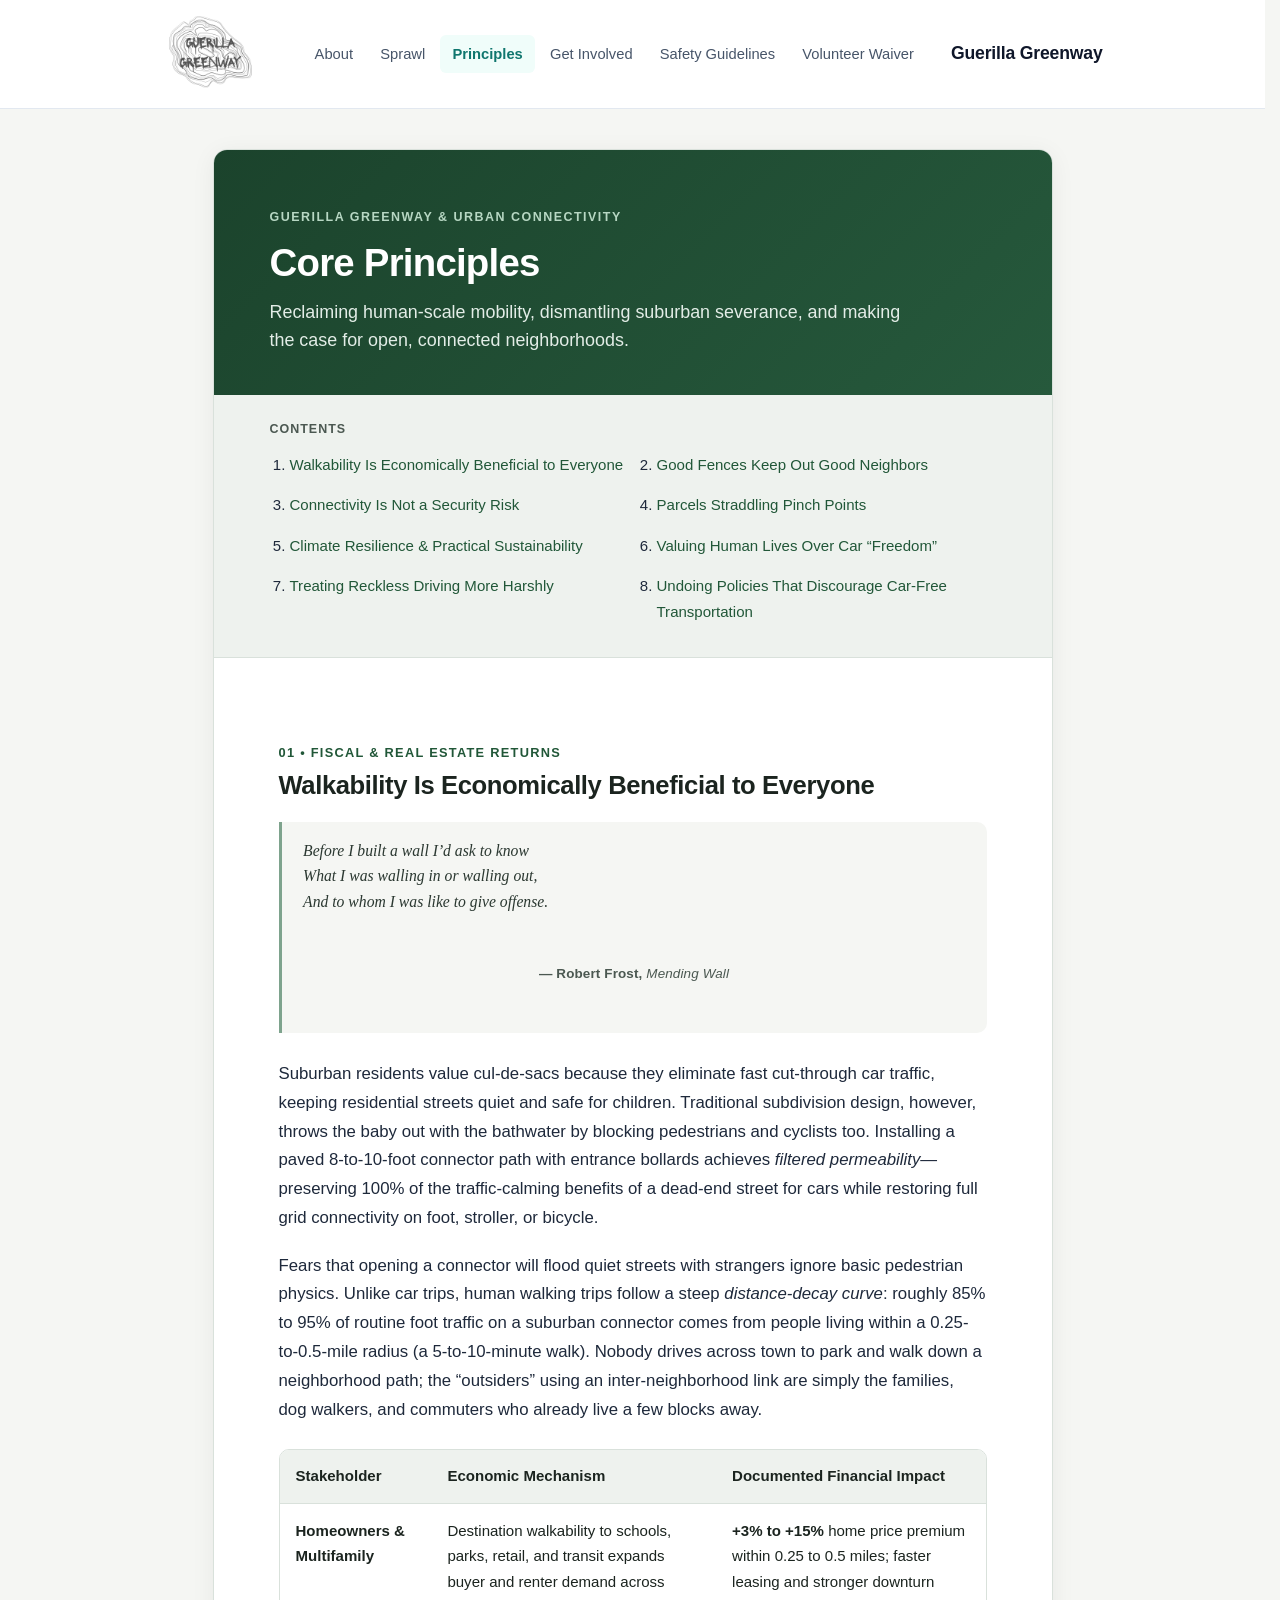
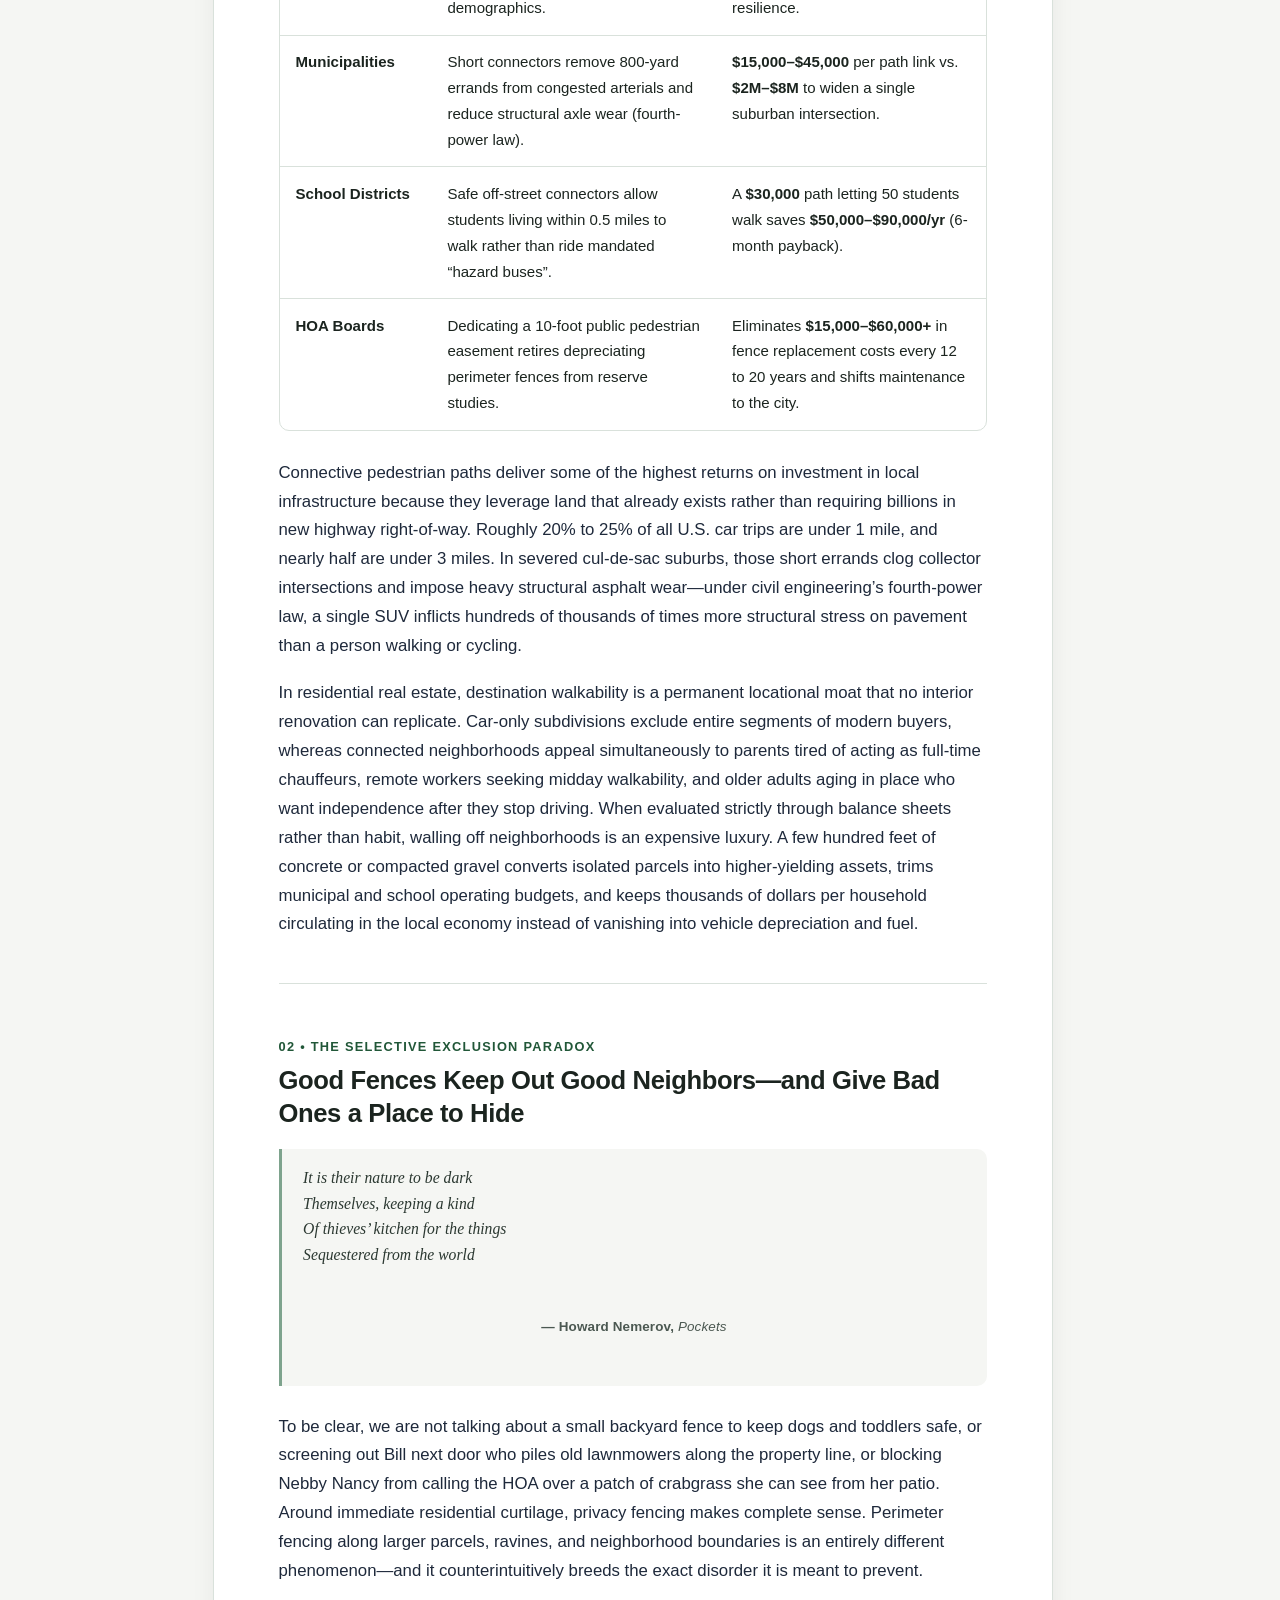
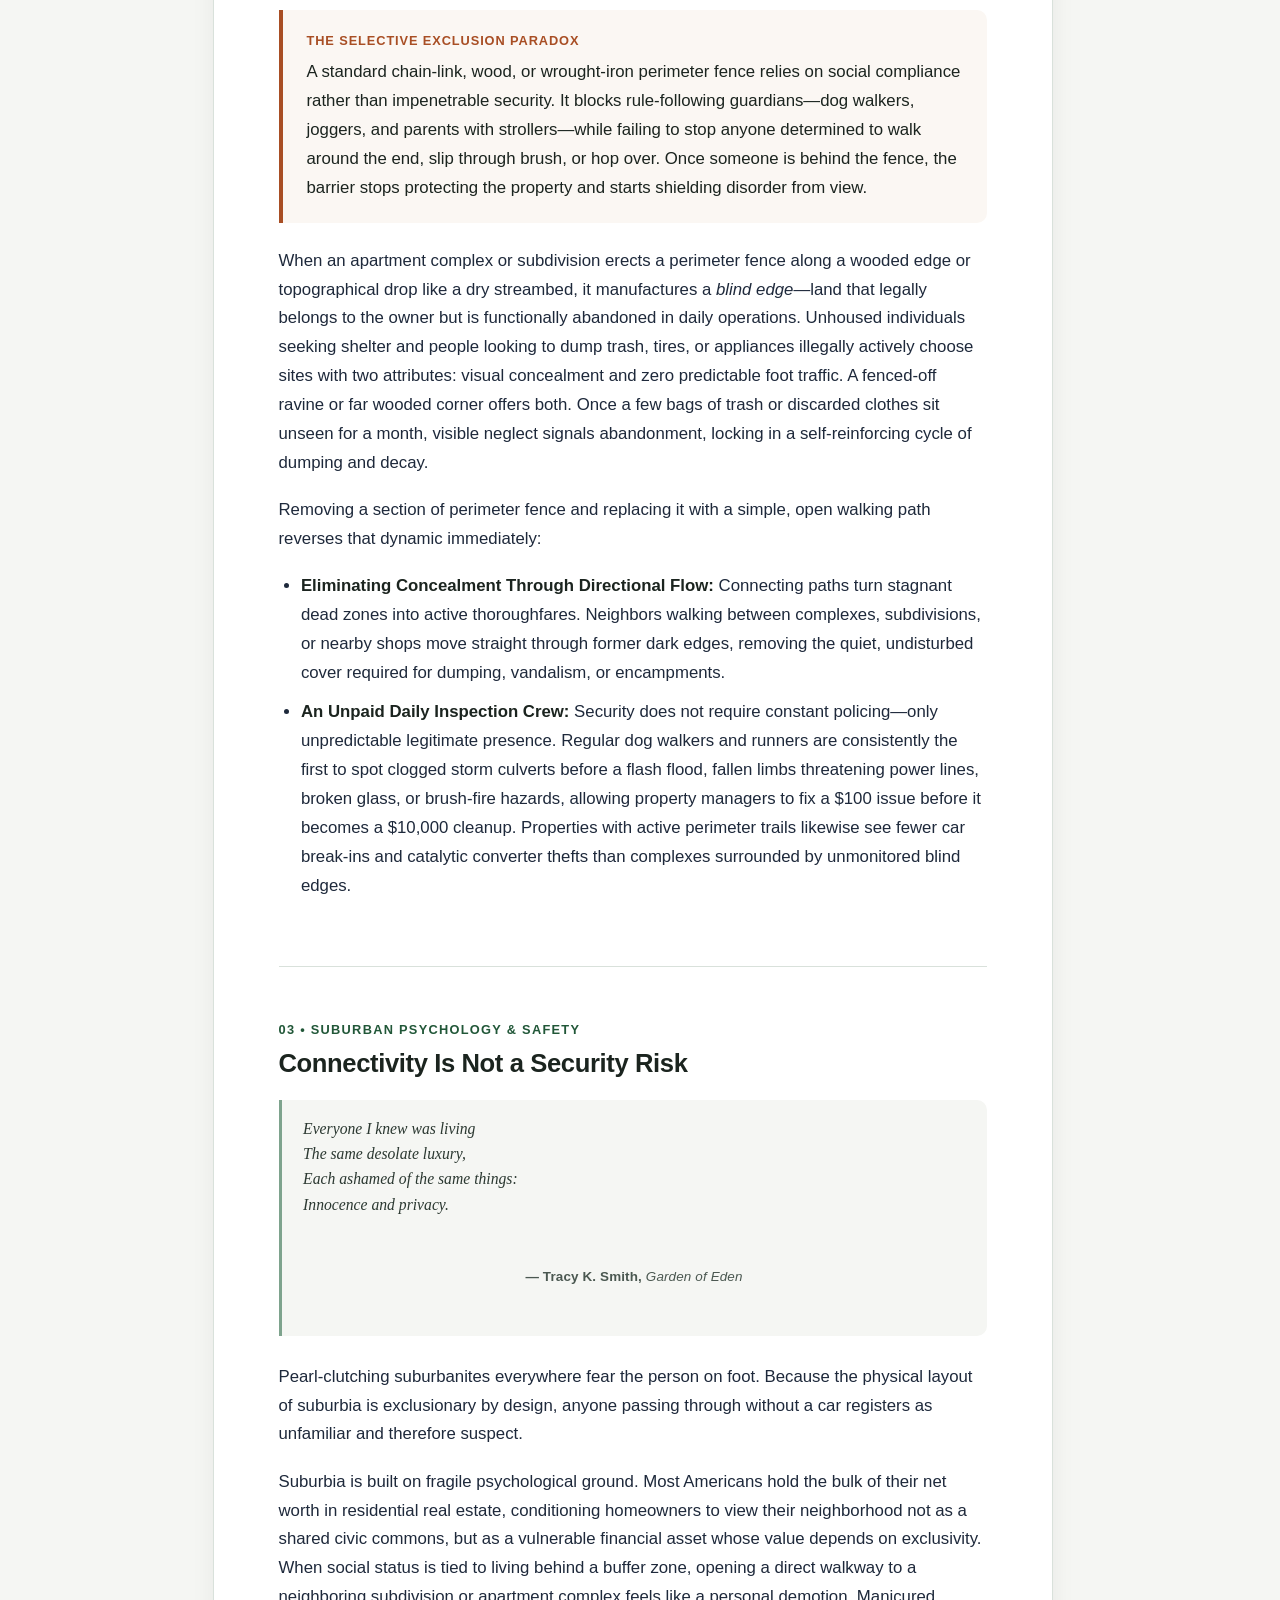
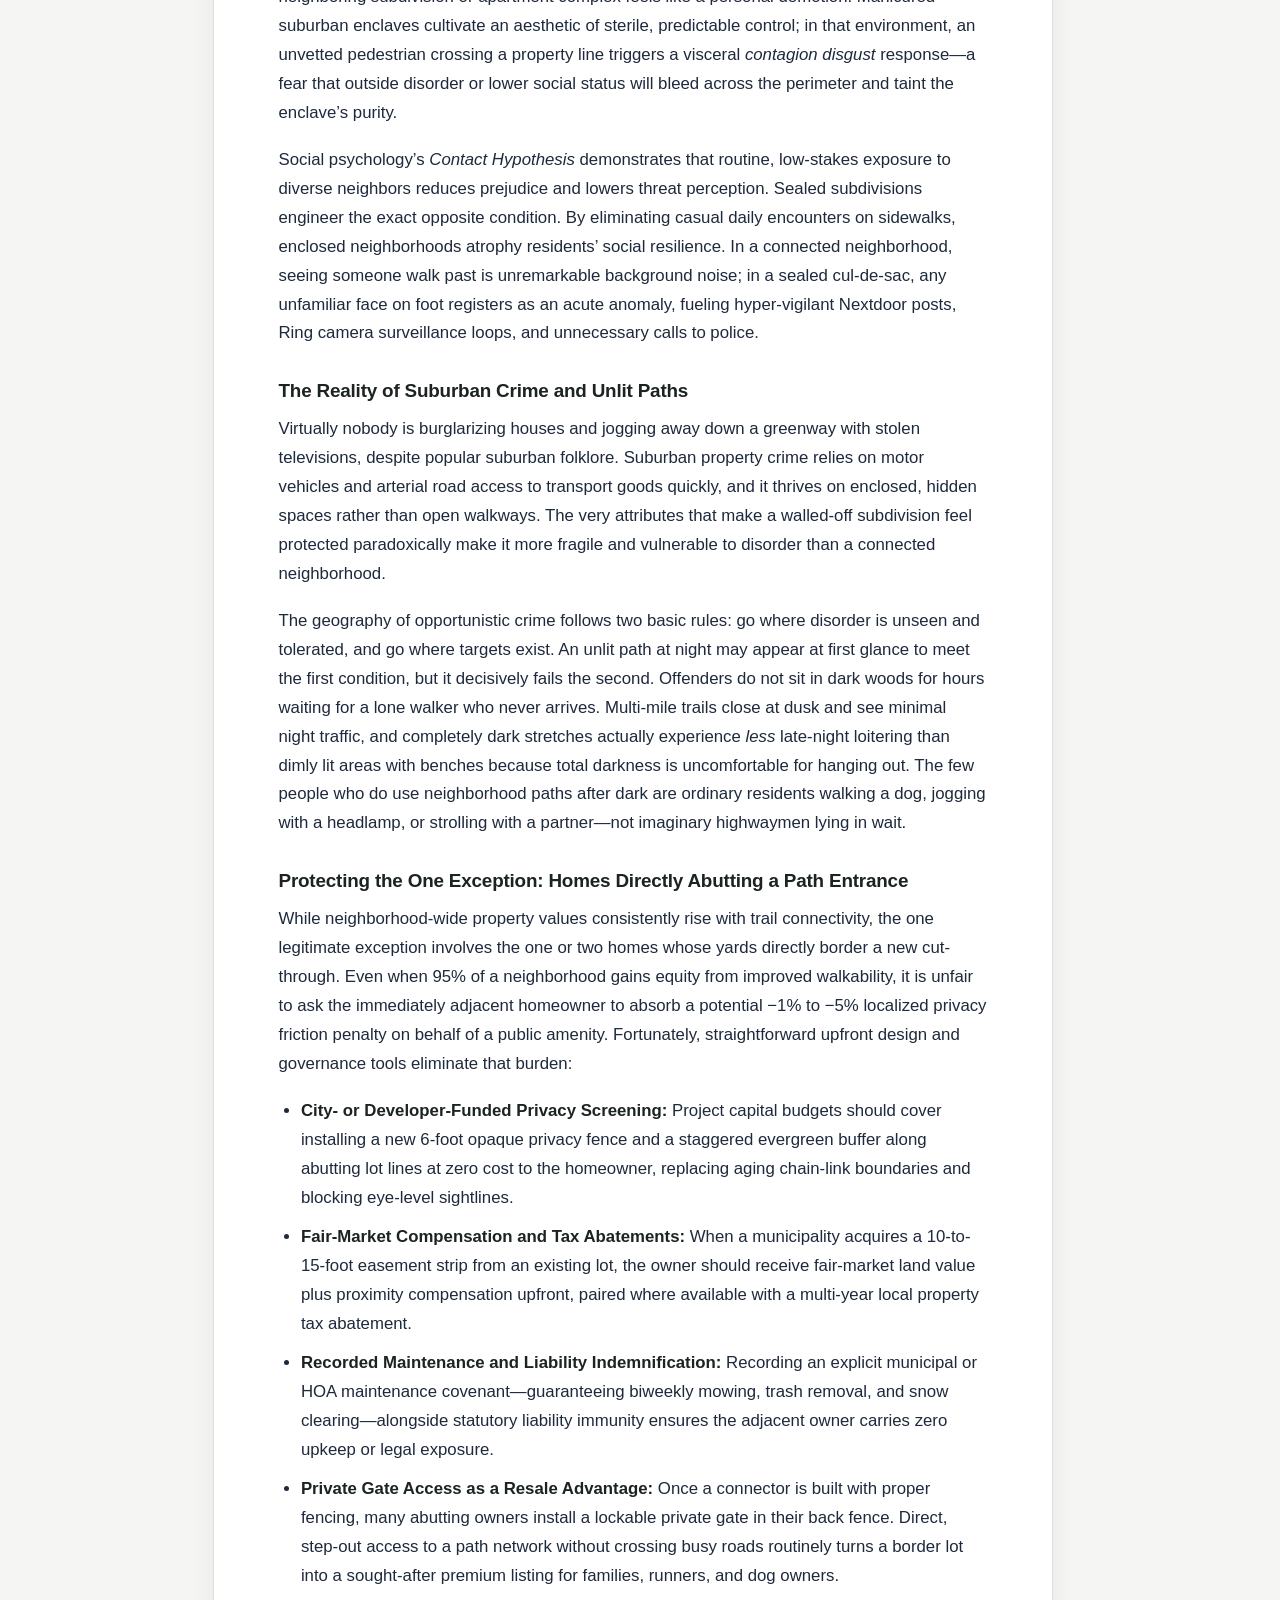
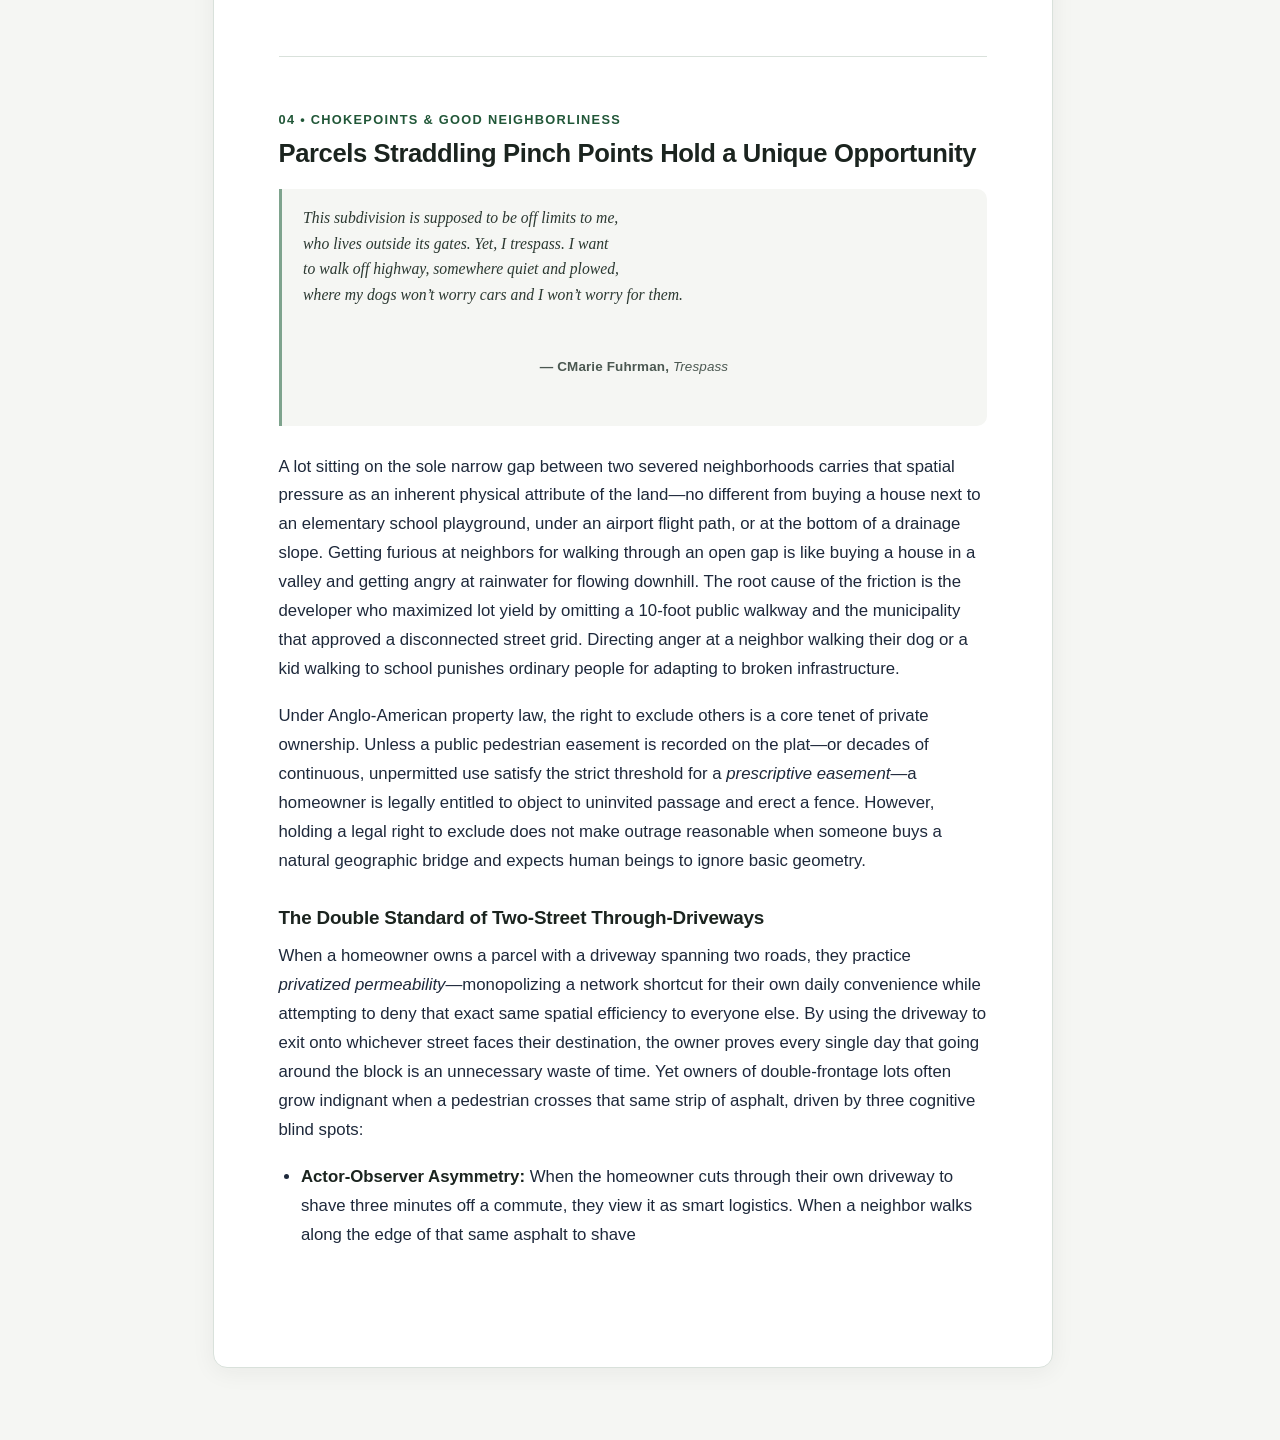
==== commit d5bef6af: "adding poetic epitaphs to sections" ====
--- a/core.html
+++ b/core.html
@@ -168,6 +168,37 @@
       color: var(--text-main);
     }
 
+    /* Chapter Epigraphs */
+    .epigraph {
+      margin: 0 0 1.65rem;
+      padding: 1rem 1.35rem;
+      background-color: var(--bg-page);
+      border-left: 3px solid #7ea38d;
+      border-radius: 0 var(--radius) var(--radius) 0;
+    }
+
+    .epigraph p {
+      margin: 0 0 0.55rem;
+      font-family: Georgia, "Times New Roman", serif;
+      font-style: italic;
+      font-size: 0.98rem;
+      line-height: 1.62;
+      color: #2b3831;
+    }
+
+    .epigraph footer {
+      font-size: 0.84rem;
+      font-style: normal;
+      font-weight: 600;
+      color: var(--text-muted);
+      letter-spacing: 0.01em;
+    }
+
+    .epigraph cite {
+      font-style: italic;
+      font-weight: 500;
+    }
+
     .content p {
       margin: 0 0 1.15rem;
     }
@@ -336,6 +367,10 @@
 
       .toc {
         display: none;
+      }
+
+      .epigraph {
+        break-inside: avoid;
       }
 
       .content section {
@@ -351,12 +386,12 @@
         <span>Guerilla Greenway</span>
       </a>
       <nav>
-        <a href="/">About</a>
-        <a href="/history">Sprawl</a>
-        <a href="/core" class="active">Principles</a>
-        <a href="/prep">Get Involved</a>
-        <a href="/safety">Safety Guidelines</a>
-        <a href="/waiver">Volunteer Waiver</a>
+        <a href="index.html">About</a>
+        <a href="history.html">Sprawl</a>
+        <a href="core.html" class="active">Principles</a>
+        <a href="prep.html">Get Involved</a>
+        <a href="safety.html">Safety Guidelines</a>
+        <a href="waiver.html">Volunteer Waiver</a>
       </nav>
     </div>
   </header>
@@ -364,6 +399,7 @@
   <div class="page-wrapper">
     <article class="container">
       <div class="doc-header">
+        <span class="kicker">Guerilla Greenway & Urban Connectivity</span>
         <h1>Core Principles</h1>
         <p class="doc-subtitle">
           Reclaiming human-scale mobility, dismantling suburban severance, and making the case for open, connected neighborhoods.
@@ -385,10 +421,18 @@
       </div>
 
       <main class="content">
-        <!-- SECTION 01 (FORMERLY 7) -->
+        <!-- SECTION 01 -->
         <section id="walkability-economics">
           <span class="section-num">01 • Fiscal & Real Estate Returns</span>
           <h2>Walkability Is Economically Beneficial to Everyone</h2>
+          <blockquote class="epigraph">
+            <p>
+              Before I built a wall I’d ask to know<br />
+              What I was walling in or walling out,<br />
+              And to whom I was like to give offense.
+            </p>
+            <footer>— Robert Frost, <cite>Mending Wall</cite></footer>
+          </blockquote>
           <p>
             Suburban residents value cul-de-sacs because they eliminate fast cut-through car traffic, keeping residential streets quiet and safe for children. Traditional subdivision design, however, throws the baby out with the bathwater by blocking pedestrians and cyclists too. Installing a paved 8-to-10-foot connector path with entrance bollards achieves <em>filtered permeability</em>—preserving 100% of the traffic-calming benefits of a dead-end street for cars while restoring full grid connectivity on foot, stroller, or bicycle.
           </p>
@@ -438,10 +482,19 @@
           </p>
         </section>
 
-        <!-- SECTION 02 (FORMERLY 6) -->
+        <!-- SECTION 02 -->
         <section id="fences-and-blind-edges">
           <span class="section-num">02 • The Selective Exclusion Paradox</span>
           <h2>Good Fences Keep Out Good Neighbors—and Give Bad Ones a Place to Hide</h2>
+          <blockquote class="epigraph">
+            <p>
+              It is their nature to be dark<br />
+              Themselves, keeping a kind<br />
+              Of thieves’ kitchen for the things<br />
+              Sequestered from the world
+            </p>
+            <footer>— Howard Nemerov, <cite>Pockets</cite></footer>
+          </blockquote>
           <p>
             To be clear, we are not talking about a small backyard fence to keep dogs and toddlers safe, or screening out Bill next door who piles old lawnmowers along the property line, or blocking Nebby Nancy from calling the HOA over a patch of crabgrass she can see from her patio. Around immediate residential curtilage, privacy fencing makes complete sense. Perimeter fencing along larger parcels, ravines, and neighborhood boundaries is an entirely different phenomenon—and it counterintuitively breeds the exact disorder it is meant to prevent.
           </p>
@@ -463,10 +516,19 @@
           </ul>
         </section>
 
-        <!-- SECTION 03 (FORMERLY 4) -->
+        <!-- SECTION 03 -->
         <section id="connectivity-security">
           <span class="section-num">03 • Suburban Psychology & Safety</span>
           <h2>Connectivity Is Not a Security Risk</h2>
+          <blockquote class="epigraph">
+            <p>
+              Everyone I knew was living<br />
+              The same desolate luxury,<br />
+              Each ashamed of the same things:<br />
+              Innocence and privacy.
+            </p>
+            <footer>— Tracy K. Smith, <cite>Garden of Eden</cite></footer>
+          </blockquote>
           <p>
             Pearl-clutching suburbanites everywhere fear the person on foot. Because the physical layout of suburbia is exclusionary by design, anyone passing through without a car registers as unfamiliar and therefore suspect.
           </p>
@@ -497,10 +559,19 @@
           </ul>
         </section>
 
-        <!-- SECTION 04 (FORMERLY 5) -->
+        <!-- SECTION 04 -->
         <section id="pinch-points">
           <span class="section-num">04 • Chokepoints & Good Neighborliness</span>
           <h2>Parcels Straddling Pinch Points Hold a Unique Opportunity</h2>
+          <blockquote class="epigraph">
+            <p>
+              This subdivision is supposed to be off limits to me,<br />
+              who lives outside its gates. Yet, I trespass. I want<br />
+              to walk off highway, somewhere quiet and plowed,<br />
+              where my dogs won’t worry cars and I won’t worry for them.
+            </p>
+            <footer>— CMarie Fuhrman, <cite>Trespass</cite></footer>
+          </blockquote>
           <p>
             A lot sitting on the sole narrow gap between two severed neighborhoods carries that spatial pressure as an inherent physical attribute of the land—no different from buying a house next to an elementary school playground, under an airport flight path, or at the bottom of a drainage slope. Getting furious at neighbors for walking through an open gap is like buying a house in a valley and getting angry at rainwater for flowing downhill. The root cause of the friction is the developer who maximized lot yield by omitting a 10-foot public walkway and the municipality that approved a disconnected street grid. Directing anger at a neighbor walking their dog or a kid walking to school punishes ordinary people for adapting to broken infrastructure.
           </p>
@@ -513,141 +584,4 @@
             When a homeowner owns a parcel with a driveway spanning two roads, they practice <em>privatized permeability</em>—monopolizing a network shortcut for their own daily convenience while attempting to deny that exact same spatial efficiency to everyone else. By using the driveway to exit onto whichever street faces their destination, the owner proves every single day that going around the block is an unnecessary waste of time. Yet owners of double-frontage lots often grow indignant when a pedestrian crosses that same strip of asphalt, driven by three cognitive blind spots:
           </p>
           <ul class="styled-list">
-            <li><strong>Actor-Observer Asymmetry:</strong> When the homeowner cuts through their own driveway to shave three minutes off a commute, they view it as smart logistics. When a neighbor walks along the edge of that same asphalt to shave 15 minutes off a walk, the owner frames it as entitlement and boundary violation.</li>
-            <li><strong>Treating Passage as a Depletable Resource:</strong> Many owners react as though spatial passage were a finite commodity being stolen from them—feeling that neighbors are “free-riding” on asphalt they paid for, even though a person walking across concrete inflicts zero structural wear and takes nothing away from the owner’s ability to use it seconds later.</li>
-            <li><strong>Blindness to Architectural Cues:</strong> Homeowners become so accustomed to their own routine that they stop seeing what their lot looks like from the outside. Unlike a subtle dirt desire path in a wooded corner, an ungated, continuous paved driveway linking Street A to Street B carries zero plausible deniability at purchase and reads visually as an open thoroughfare. Expecting pedestrians to treat an open paved bridge as an invisible wall requires people to override obvious physical cues.</li>
-          </ul>
-
-          <h3>Universal Principles for Keeping Chokepoints Open</h3>
-          <p>
-            Across every type of suburban pinch point—whether a two-street driveway, a wooded lot corner, an odd-angled grass wedge, or an ambiguously bounded HOA buffer—owners resist shortcuts out of three fears: losing control over their property, resenting uncompensated upkeep or liability, and worrying about strangers intruding near their living space. Framing openness around the owner’s own self-interest disarms all three:
-          </p>
-          <ul class="styled-list">
-            <li><strong>Affirm Control and Protect Title via Permissive License:</strong> When people feel their boundaries are ignored, they build walls to reassert authority. Thanking an owner or praising how well they maintain a border strip frames passage as a generous favor they control. Legally, granting casual, revocable permission converts “hostile” use into a <em>revocable license</em>—stopping the prescriptive easement clock dead in its tracks and preserving 100% clear title without fences or hostile signs.</li>
-            <li><strong>Trade Access for “Free Eyes” and Micro-Stewardship:</strong> Isolated wooded corners and dead-end strips frequently suffer from illegal yard-waste dumping, stray pets, or downed branches that go unnoticed for months. Regular, respectful neighbors who wave, know the owner’s name, yield when the owner is outside, and toss fallen sticks off the border become an informal neighborhood watch and early-warning system.</li>
-            <li><strong>Avoid the High Cost and Friction of Fencing:</strong> Fencing irregular lot angles, wooded corners, or active driveways costs $3,000 to $15,000+, creates tedious string-trimming strips along fence posts, forces owners to open and close gates on their own car trips, and often pushes foot traffic onto nicer sections of lawn.</li>
-          </ul>
-        </section>
-
-        <!-- SECTION 05 (NEW: SUSTAINABILITY) -->
-        <section id="sustainability">
-          <span class="section-num">05 • Climate & Sustainable Development</span>
-          <h2>Climate Resilience & Practical Sustainability</h2>
-          <p>
-            A watertight environmental case for neighborhood connectivity does not require pretending that every suburban cul-de-sac sits a quarter mile from a corner grocery store. In outer-ring suburbs, daily destinations are often 1.5 to 3 miles away—too far for most people to haul groceries on foot, yet the exact sweet spot for bicycles, cargo bikes, and e-bikes. Even in sprawling subdivisions, small micro-connectors act as the missing links that stitch quiet residential streets into a continuous, low-stress network, unlocking car-free errands and transit access without waiting decades for new commercial zoning.
-          </p>
-
-          <ul class="styled-list">
-            <li><strong>Unlocking the 1-to-3-Mile Bike and E-Bike Shed:</strong> Suburbanites rarely skip a 2-mile bike ride because of distance; they skip it because severed cul-de-sacs force them onto a 45 mph multi-lane arterial road with no shoulder just to exit their neighborhood. A 100-foot cut-through between dead-end streets lets riders bypass high-speed collector roads entirely, turning a stressful 10-minute drive into an easy, safe 10-minute ride.</li>
-            <li><strong>Eliminating High-Polluting “Cold-Start” Trips:</strong> For internal combustion engines, short trips under 3 miles are disproportionately dirty per mile because catalytic converters need several minutes to reach operating temperature (roughly 600°F to 800°F). During a 1.5-mile cold-start drive to school or the store, engines vent elevated levels of unburned hydrocarbons, nitrogen oxides (NO<sub>x</sub>), carbon monoxide, and CO<sub>2</sub> directly inside residential neighborhoods.</li>
-            <li><strong>Why EVs Alone Will Not Solve Sprawl:</strong> Swapping a 5,000 lb gas SUV for a 6,000 lb electric SUV does nothing to reduce land-use sprawl, traffic congestion, or non-exhaust emissions. Heavier electric vehicles actually generate <em>more</em> fine particulate matter (PM<sub>2.5</sub>) from tire and road wear while still demanding battery-mineral extraction and acres of impervious asphalt. The cleanest trip is one that never requires two tons of metal to move one person a mile and a half.</li>
-            <li><strong>Preventing Asphalt Creep and Watershed Runoff:</strong> Producing asphalt and Portland cement carries a heavy embodied carbon footprint, and every unnecessary road widening or parking expansion increases impervious surface area—accelerating stormwater runoff, streambank erosion in local ravines, and urban heat island warming. Narrow, tree-shaded connectors preserve canopy and soil infiltration while delivering immediate mobility gains.</li>
-            <li><strong>Solving the Suburban “Last-Mile” Transit Trap:</strong> Many suburban bus stops sit within a 0.5-mile straight-line walk of residential neighborhoods yet suffer low ridership because perimeter walls turn a 7-minute walk into a 25-minute detour along a highway. Direct perimeter walkways expand the walkable catchment area around existing bus lines at minimal cost.</li>
-          </ul>
-
-          <div class="table-wrap">
-            <table>
-              <thead>
-                <tr>
-                  <th>UN Sustainable Development Goal</th>
-                  <th>Direct Local Mechanism</th>
-                </tr>
-              </thead>
-              <tbody>
-                <tr>
-                  <td><strong>SDG 11: Sustainable Cities & Communities</strong></td>
-                  <td>Advances <strong>Target 11.2</strong> (safe, accessible transport systems for all ages) and <strong>Target 11.7</strong> (universal access to safe, inclusive green and public spaces).</td>
-                </tr>
-                <tr>
-                  <td><strong>SDG 13: Climate Action</strong></td>
-                  <td>Delivers immediate, zero-regret reductions in transport greenhouse gases by replacing short cold-start car trips rather than waiting decades for full fleet turnover.</td>
-                </tr>
-                <tr>
-                  <td><strong>SDG 3: Good Health & Well-Being</strong></td>
-                  <td>Cuts road traffic deaths and injuries (<strong>Target 3.6</strong>), reduces local exposure to tailpipe and tire-wear PM<sub>2.5</sub> pollution (<strong>Target 3.9</strong>), and integrates daily physical activity into routine errands.</td>
-                </tr>
-                <tr>
-                  <td><strong>SDG 9 & SDG 15: Resilient Infrastructure & Land</strong></td>
-                  <td>Retrofits existing suburban street networks into low-carbon, resilient infrastructure without clearing greenfield land or expanding impervious pavement into local watersheds.</td>
-                </tr>
-              </tbody>
-            </table>
-          </div>
-        </section>
-
-        <!-- SECTION 06 (FORMERLY 2) -->
-        <section id="human-lives">
-          <span class="section-num">06 • Roadway Equity</span>
-          <h2>Human Lives Should Be Valued Over Car “Freedom”</h2>
-          <p>
-            Environmental psychologist Ian Walker coined the term <em>motonormativity</em> to describe the deeply embedded unconscious bias that treats driving as the default, rational baseline of human movement while treating walking, running, and cycling as abnormal exceptions. Under a motonormative worldview, imposing a 10-second delay on a driver is framed as an intolerable infringement on personal freedom, whereas forcing a pedestrian or runner onto a narrow shoulder beside 45 mph traffic is accepted as ordinary.
-          </p>
-          <p>
-            Dehumanization of cyclists is widespread among motorists who drive aggressively around people on bikes. Many drivers view pedestrians and cyclists on roadways as purely “recreational” hobbyists rather than taxpaying commuters and workers, convincing themselves they are righteous gatekeepers of the street. Because motorists are insulated inside two-ton soundproofed cabins, minor impatience routinely escalates into vehicular intimidation that would be prosecuted as assault in any other setting.
-          </p>
-          <p>
-            The actual kinematics do not come close to justifying drivers’ warped perceptions of delay:
-          </p>
-
-          <div class="stat-grid">
-            <div class="stat-card">
-              <span class="stat-value">10–15 sec</span>
-              <span class="stat-desc">Typical time added to a driver’s trip when yielding to a pedestrian at a crosswalk.</span>
-            </div>
-            <div class="stat-card">
-              <span class="stat-value">30–40 sec</span>
-              <span class="stat-desc">Typical net delay when waiting to pass a cyclist safely on a two-lane road.</span>
-            </div>
-            <div class="stat-card">
-              <span class="stat-value">6,000 lb</span>
-              <span class="stat-desc">Weight of a modern truck or SUV wielded against an unshielded human body.</span>
-            </div>
-          </div>
-
-          <p>
-            The physical risk between a person unprotected by a steel cage, crumple zones, and airbags versus one sealed inside a vehicle is wildly asymmetric. Because vulnerable road users will always yield to preserve their lives, aggressive drivers learn that creeping forward, revving, or tailgating is a guaranteed way to clear their path. Society reinforces this dynamic by shifting the moral and physical burden of safety onto the most vulnerable people—the ones not hiding behind the walls of their cars.
-          </p>
-          <p>
-            Modern vehicle cabins are engineered to isolate occupants from outside noise, weather, and physical sensation. Tinted windows, high beltlines, and acoustic glass eliminate eye contact—the primary human mechanism for signaling deference and empathy. Traffic psychologists note that this physical enclosure triggers a state of <em>deindividuation</em> similar to online disinhibition: the driver feels invisible and untouchable, reducing other human beings to inanimate obstacles blocking a trajectory.
-          </p>
-          <p>
-            Outside a vehicle, walking briskly toward a parent and child while shouting at them to get out of the way would be recognized immediately as harassment, triggering swift social intervention. Inside a vehicle, rolling a 6,000 lb machine within three feet of that same family to force them to hurry across the asphalt is routinely excused as normal “assertive” driving or simply being in a rush. Because the vehicle mediates the threat, society treats physical coercion as a minor etiquette issue rather than an act of intimidation. As long as roads and parking lots are engineered for vehicle speed rather than human presence—and as long as vehicles are designed and marketed to project physical superiority—drivers will continue using mass and momentum to force everyone else out of their way.
-          </p>
-        </section>
-
-        <!-- SECTION 07 (FORMERLY 3) -->
-        <section id="reckless-driving">
-          <span class="section-num">07 • Accountability & Law</span>
-          <h2>Reckless Driving Should Be Treated More Harshly</h2>
-          <p>
-            In the post-COVID era, reckless drivers have grown measurably more brazen. A sharp drop in routine traffic enforcement by police, multi-menu dashboard touchscreens, widespread screen addiction, lax treatment of speeding by traffic courts, the dominance of oversized trucks and SUVs, and the social normalization of speeding have all added fuel to the fire. Meanwhile, a large majority of drivers with suspended licenses continue driving anyway because states revoke a plastic card without restricting physical access to a vehicle.
-          </p>
-          <p>
-            Substance impairment has also grown deadlier and harder to prosecute. More motorists are driving high, and a rising share operate vehicles under the influence of multiple substances simultaneously; the most common combination—THC paired with alcohol—multiplies the risk of fatal crashes even when blood alcohol concentration (BAC) remains below the 0.08% legal limit. While states struggle to standardize roadside detection and statutory limits for non-alcohol drugs, preventable fatalities continue to mount.
-          </p>
-          <p>
-            Underlying this enforcement failure is an unspoken cultural assumption that because a car is often required to reach work and groceries, driving is an indispensable survival right rather than a revocable privilege—a bias to which the legal system is not immune. Defense attorneys routinely shift blame onto road design and pedestrian behavior when representing clients who kill people on foot, reframing vehicular manslaughter as an “unfortunate accident”. Prosecutors know that, unlike crimes everyday people cannot imagine committing, jurors drive daily, treat speeding as normal, and often text behind the wheel themselves—leading prosecutors to offer lenient plea deals rather than risk acquittal at trial.
-          </p>
-          <div class="callout policy">
-            <span class="callout-label">Our Position</span>
-            We support policies that physically remove habitually dangerous drivers from the road, treat impaired driving more severely, curb excessive vehicle speeds, reduce the proliferation of oversized passenger vehicles on neighborhood streets, and prioritize pedestrian protection over driver convenience.
-          </div>
-        </section>
-
-        <!-- SECTION 08 (FORMERLY 1) -->
-        <section id="undoing-car-dependency">
-          <span class="section-num">08 • Land Use & Policy</span>
-          <h2>Undoing Policies That Discourage Car-Free Transportation</h2>
-          <p>
-            Ever since the rapid suburbanization of the 20th century, the automobile has been king in the United States. This was not an organic free-market outcome—an organized coalition of industrial manufacturers, oil companies, real estate developers, retail corporations, and political lobbying groups systematically engineered car dependency into American law and geography. Much damage has been done, and we do not accept that electric vehicles alone will absolve these industries of decades of sprawl, asphalt bloat, and pollution.
-          </p>
-          <div class="callout policy">
-            <span class="callout-label">Our Position</span>
-            We support groups, organizations, and policies that incentivize denser development and walkable neighborhoods. We are encouraged to see cities like Raleigh, Durham, and Charlotte—alongside municipalities across the country—enacting zoning reform, eliminating mandatory parking minimums, and legalizing accessory dwelling units (ADUs).
-          </div>
-        </section>
-      </main>
-    </article>
-  </div>
-</body>
-</html>
+            <li><strong>Actor-Observer Asymmetry:</strong> When the homeowner cuts through their own driveway to shave three minutes off a commute, they view it as smart logistics. When a neighbor walks along the edge of that same asphalt to shave
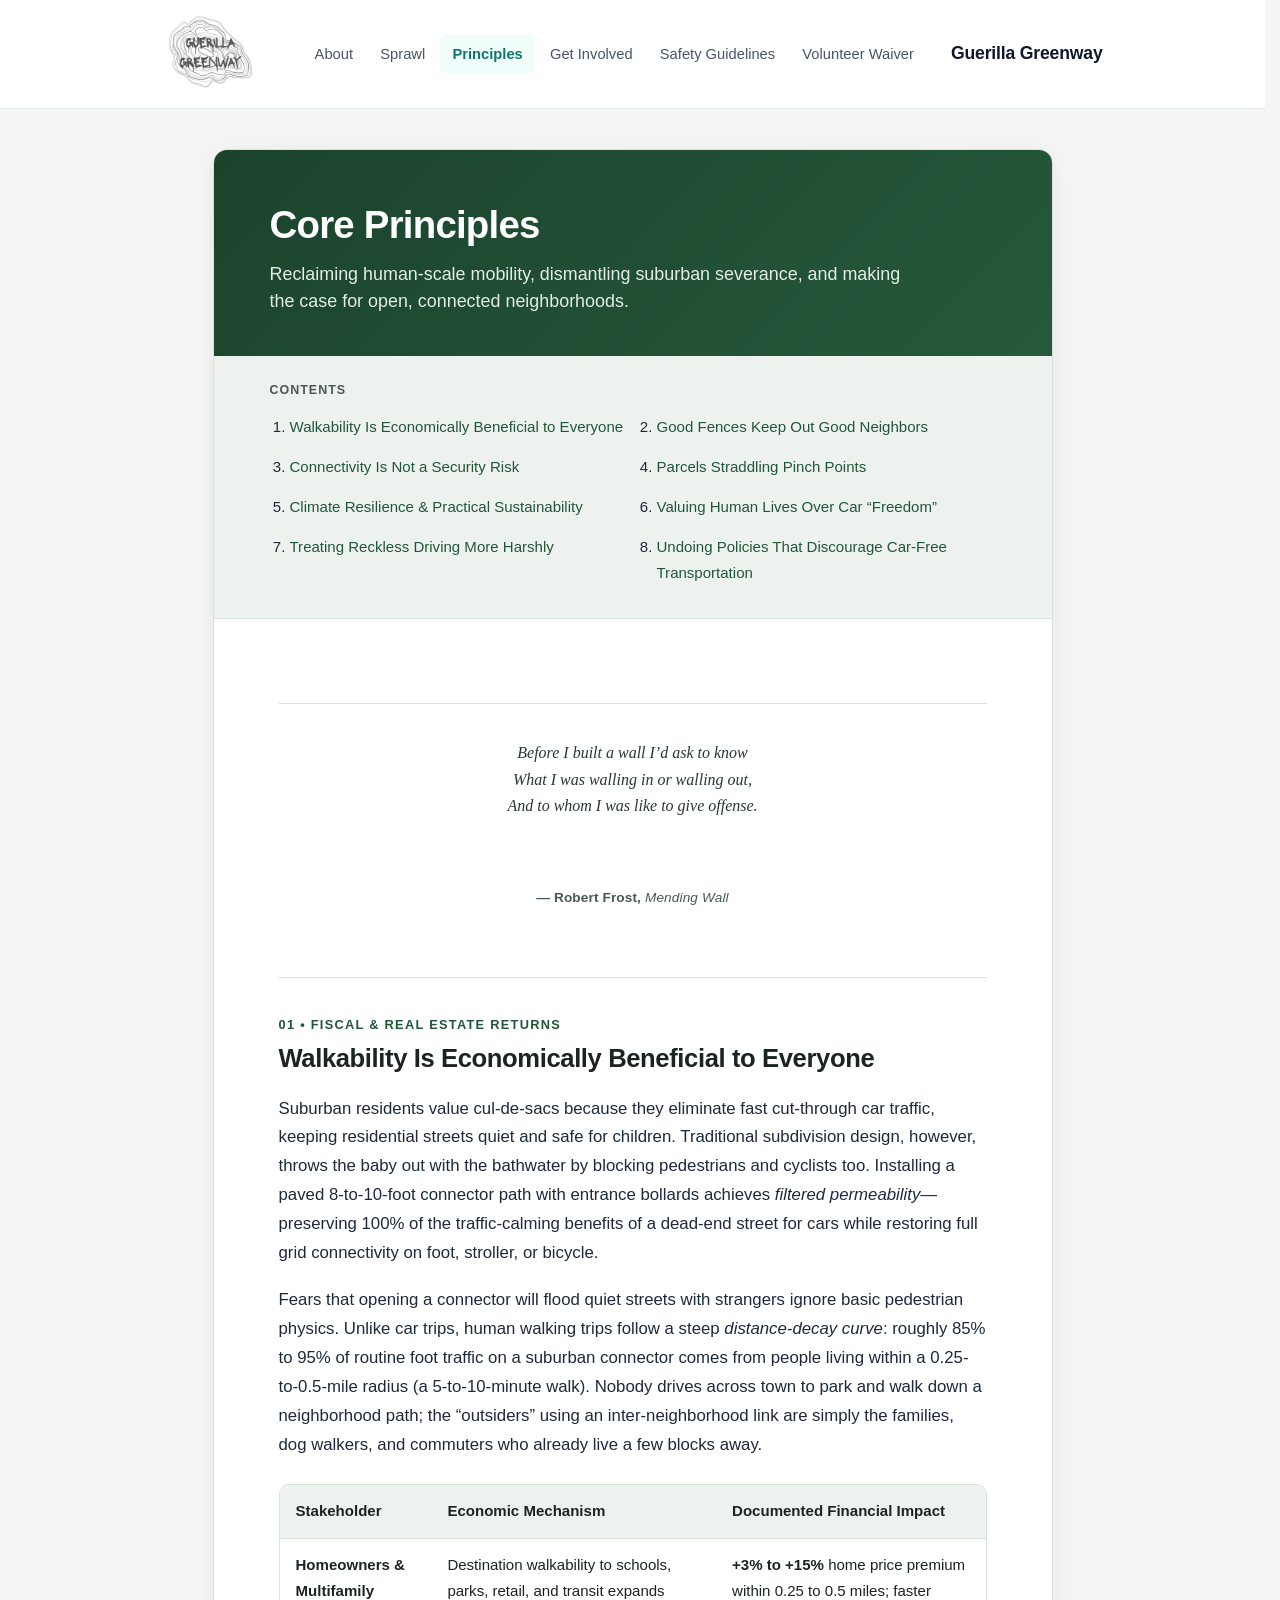
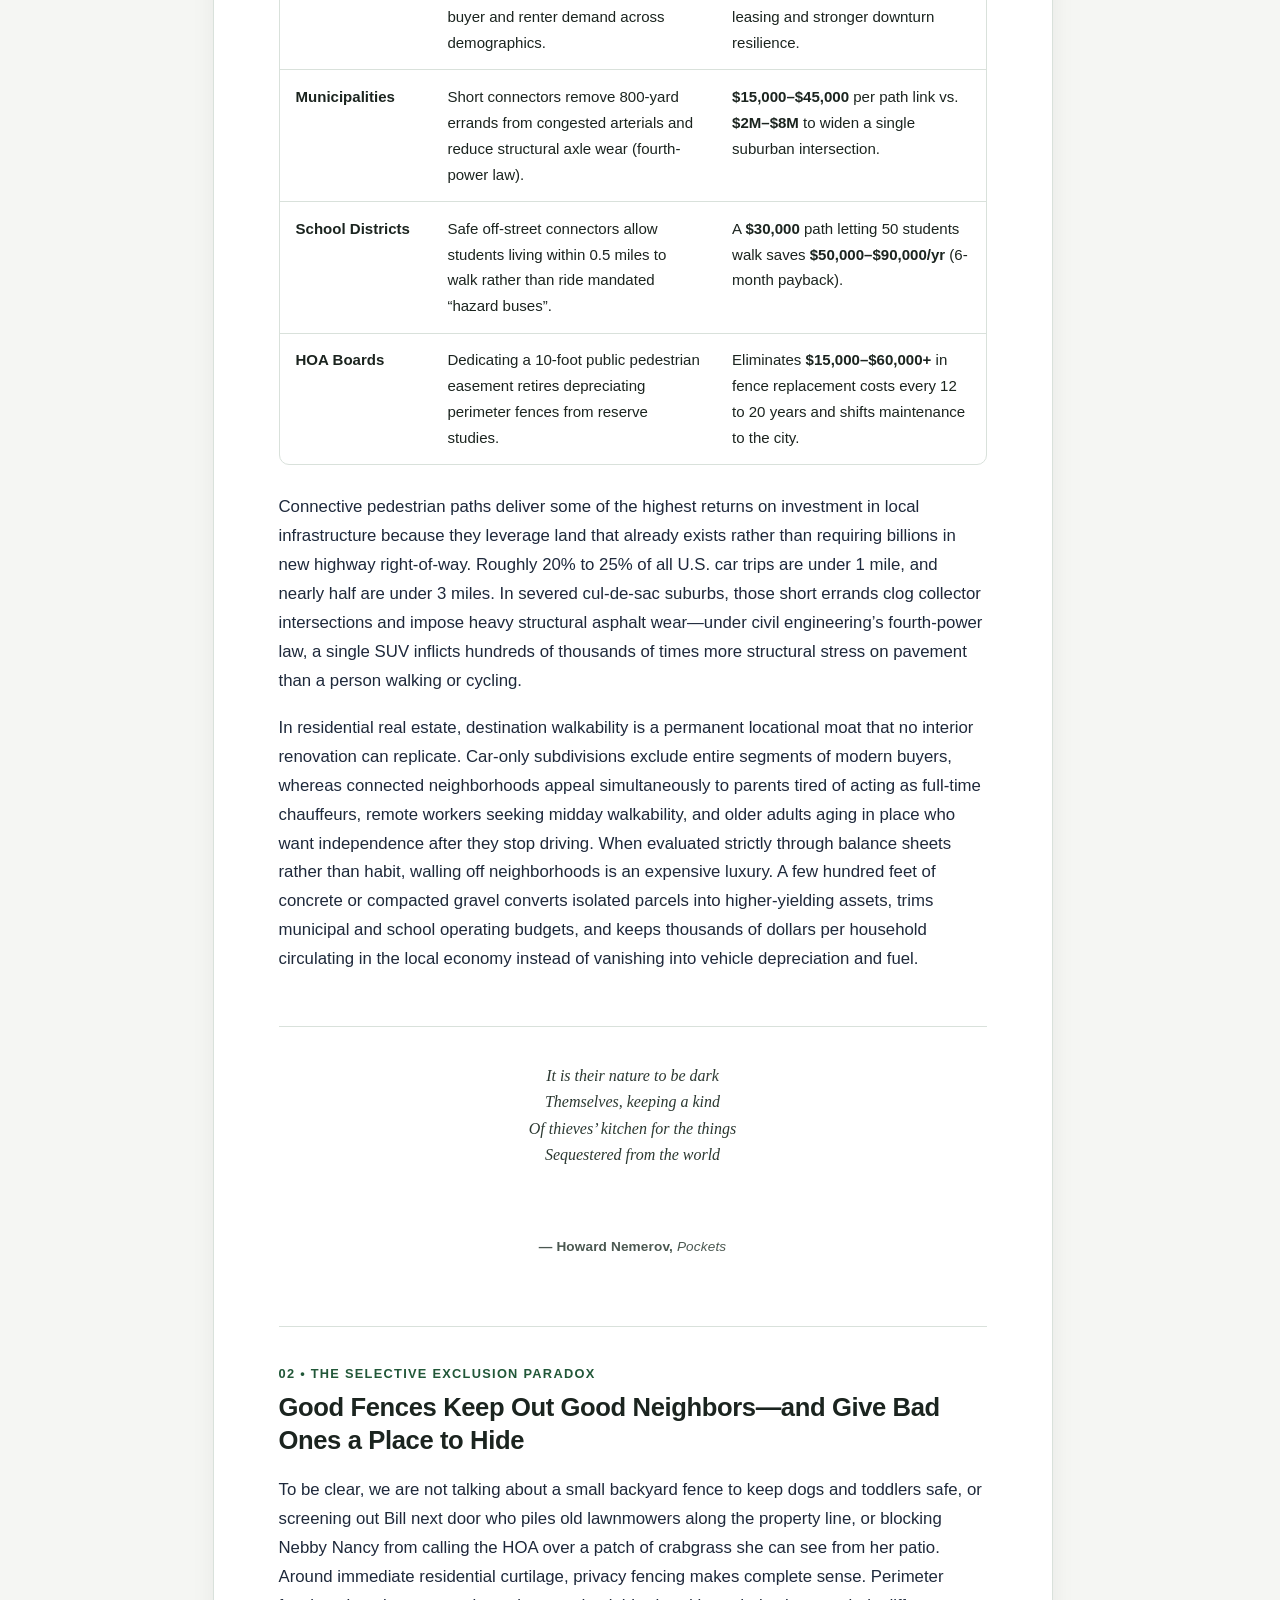
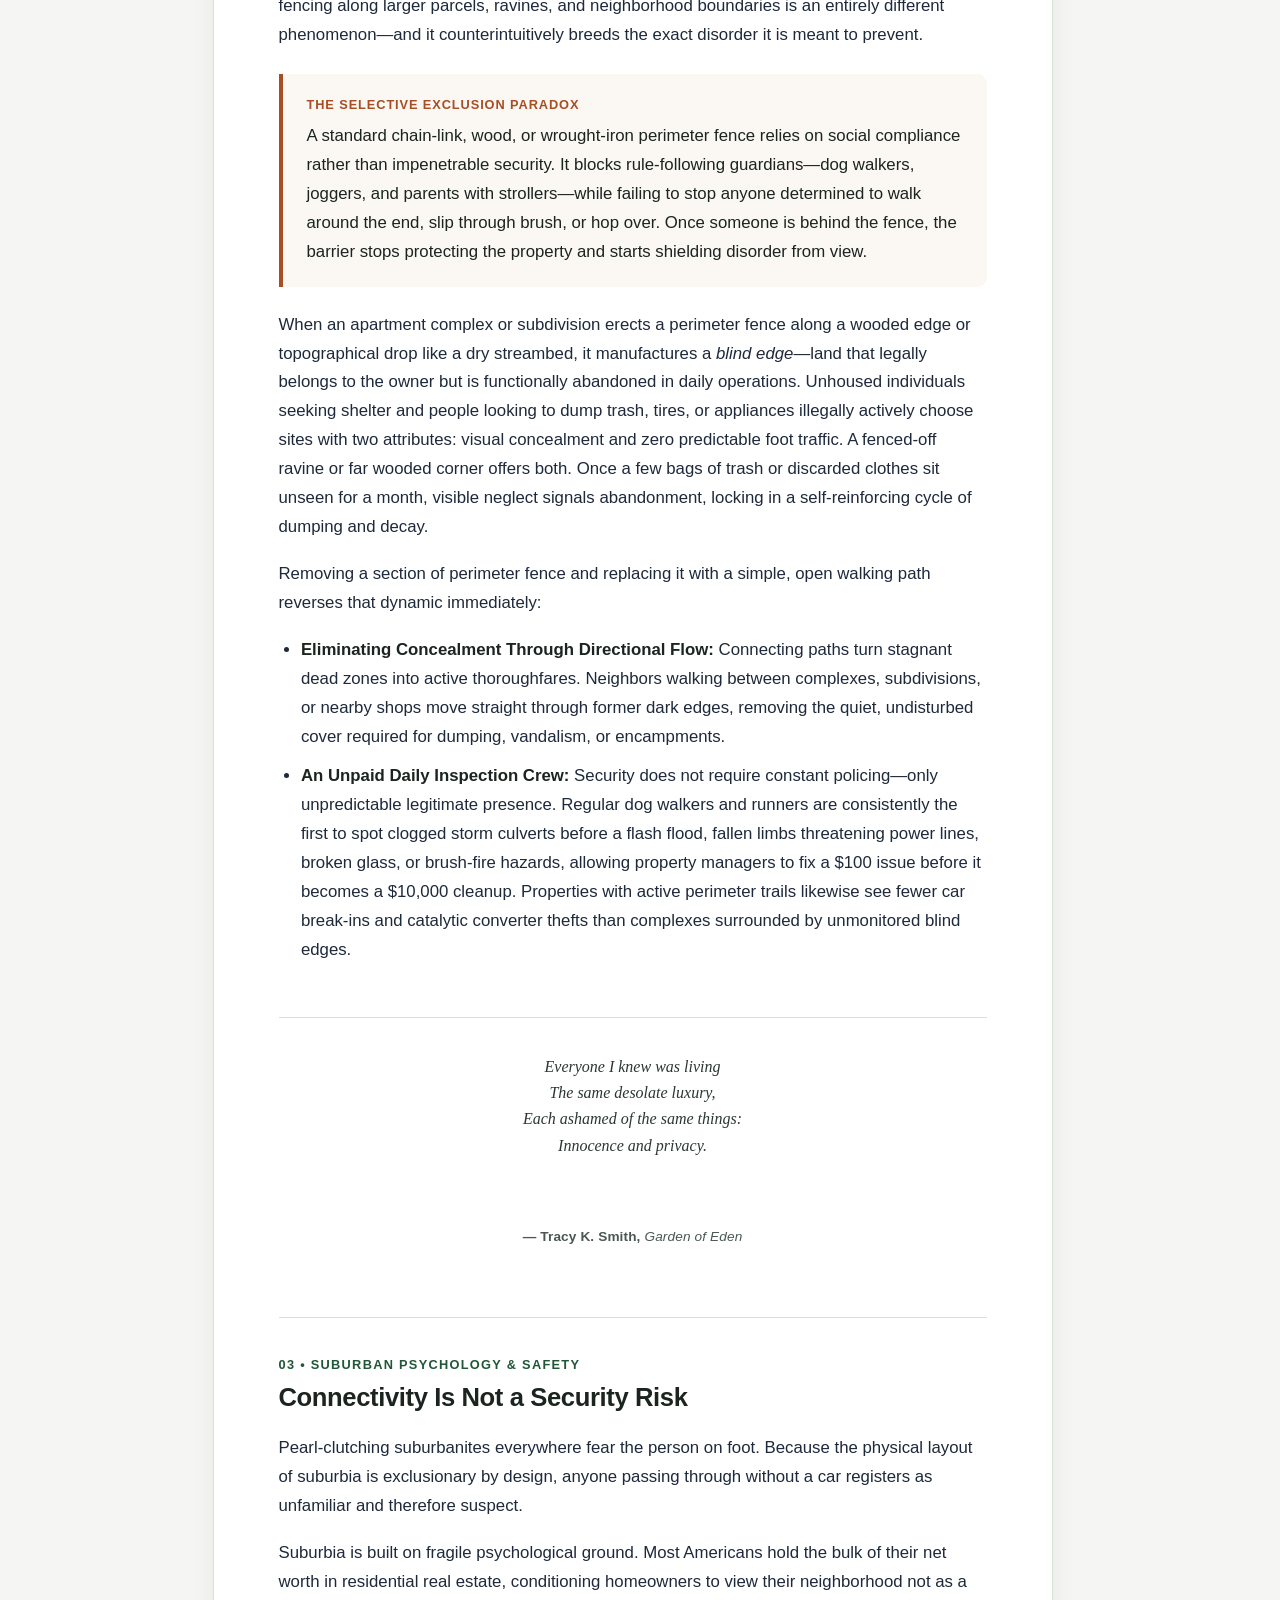
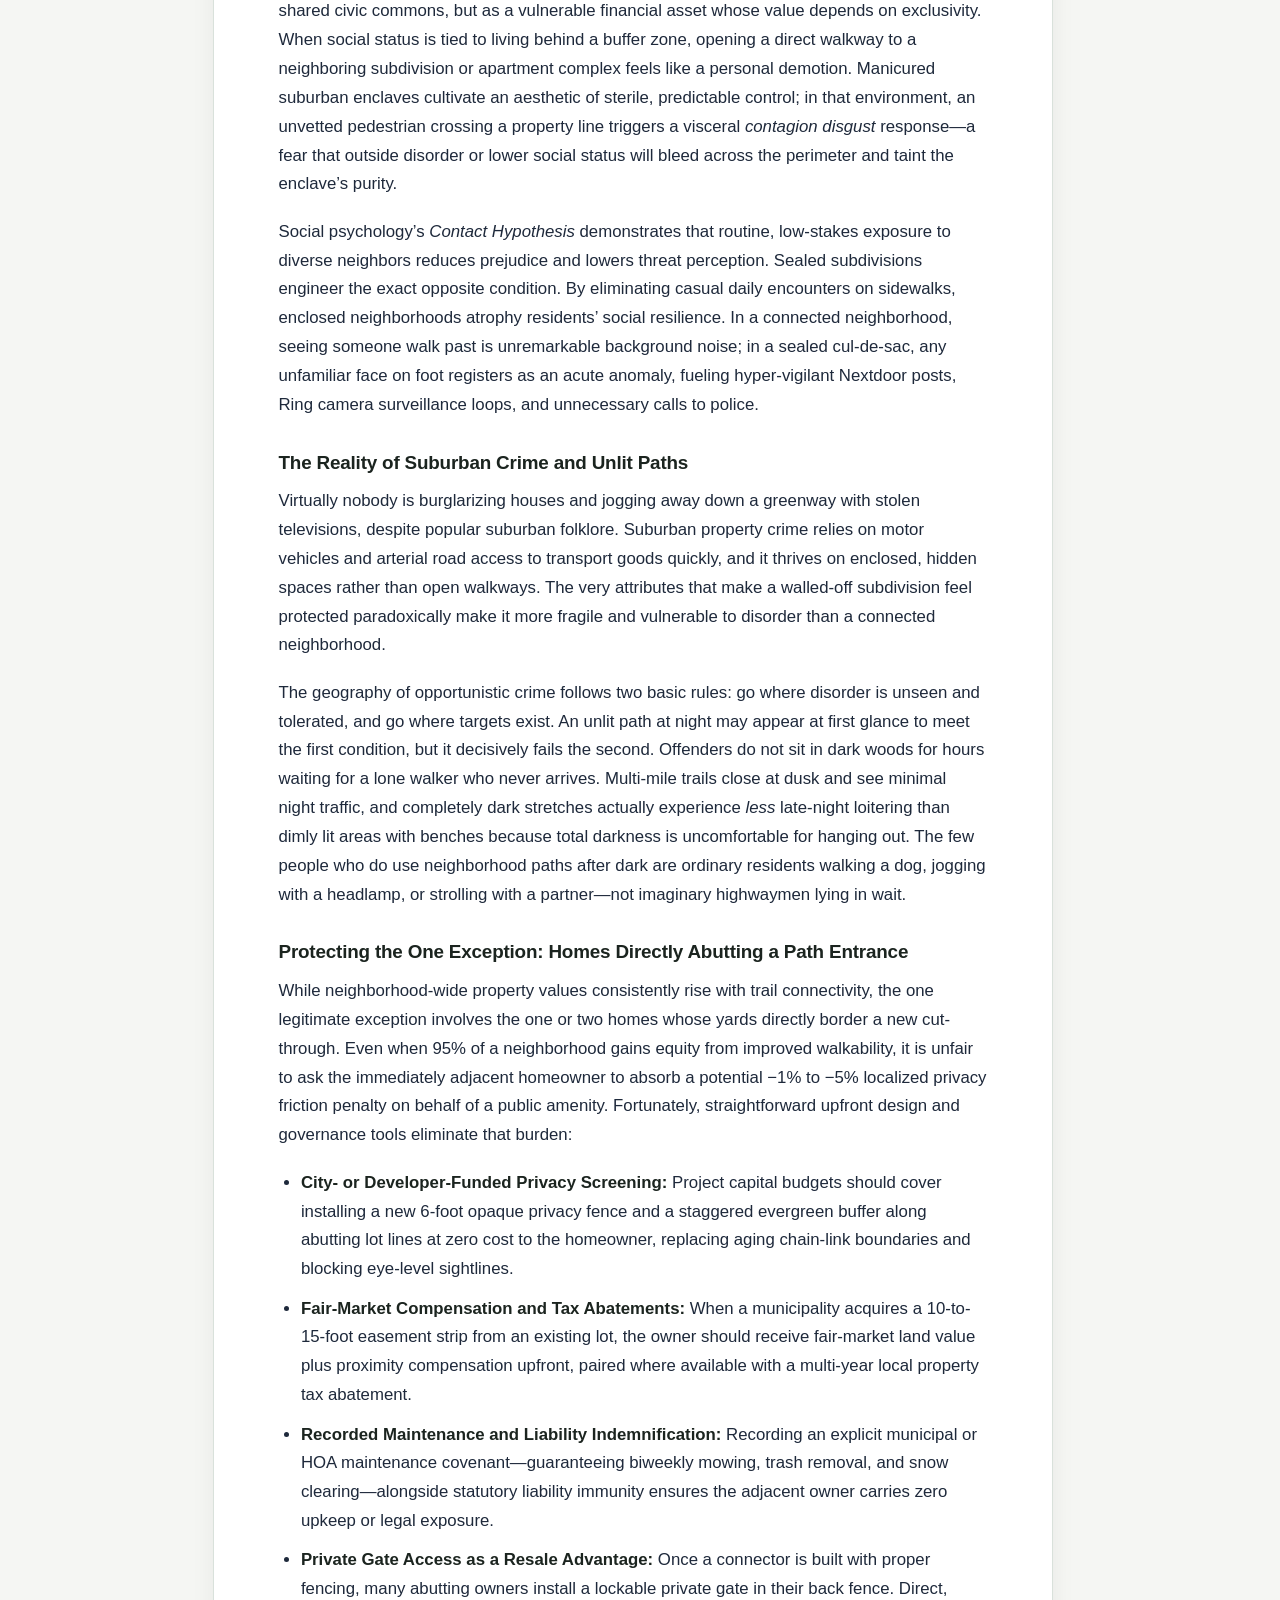
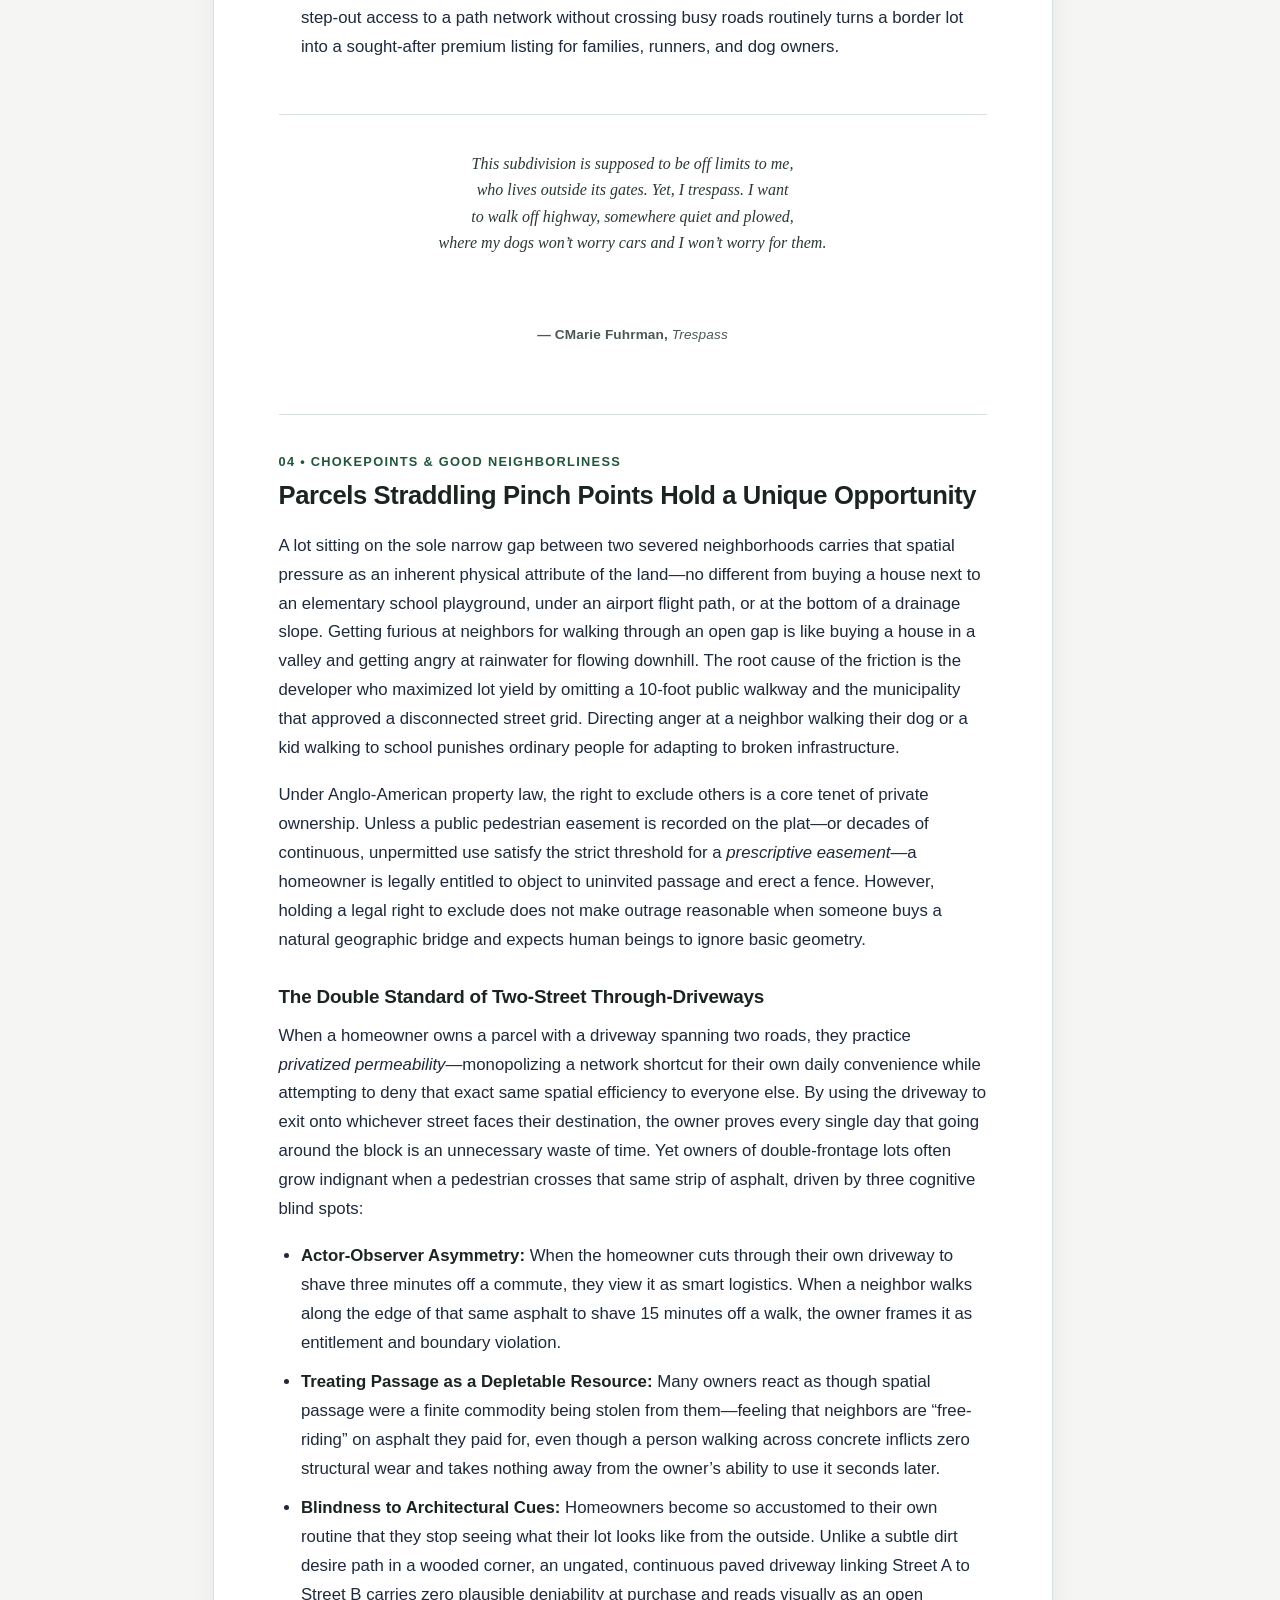
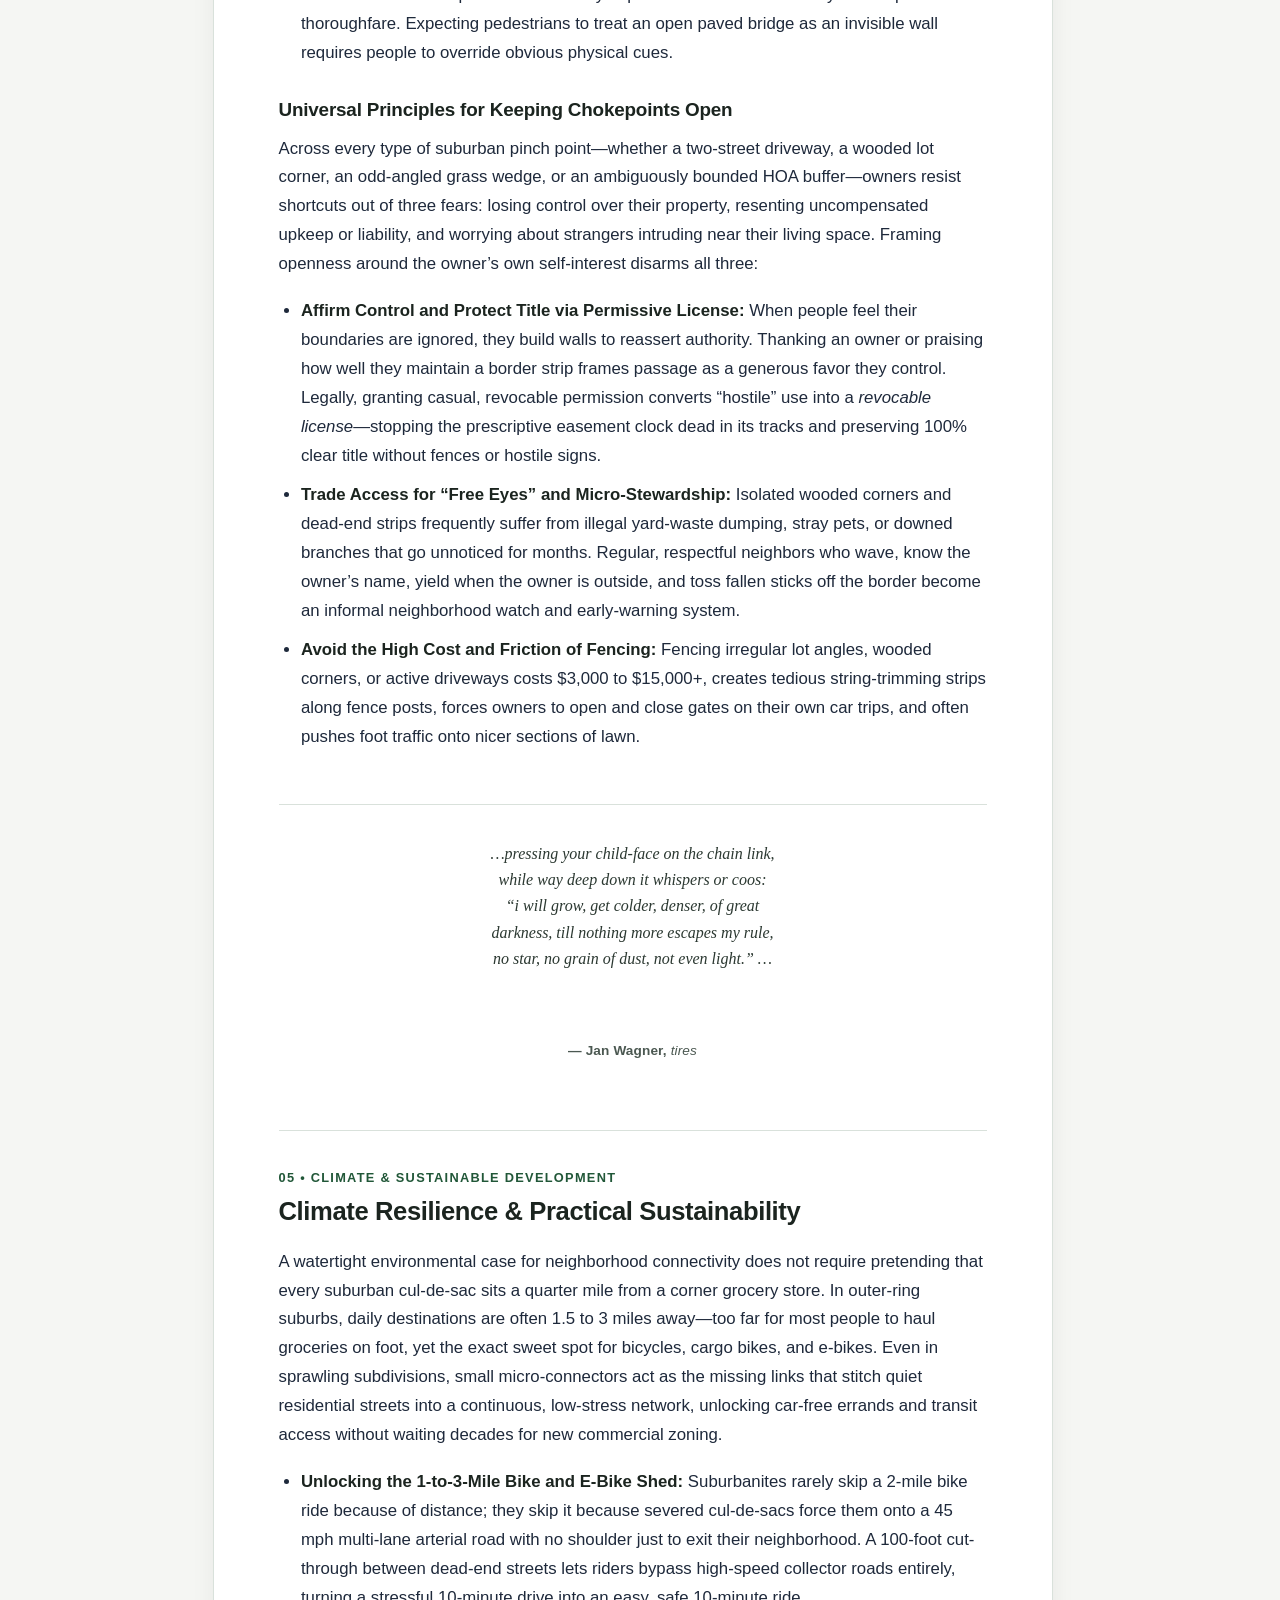
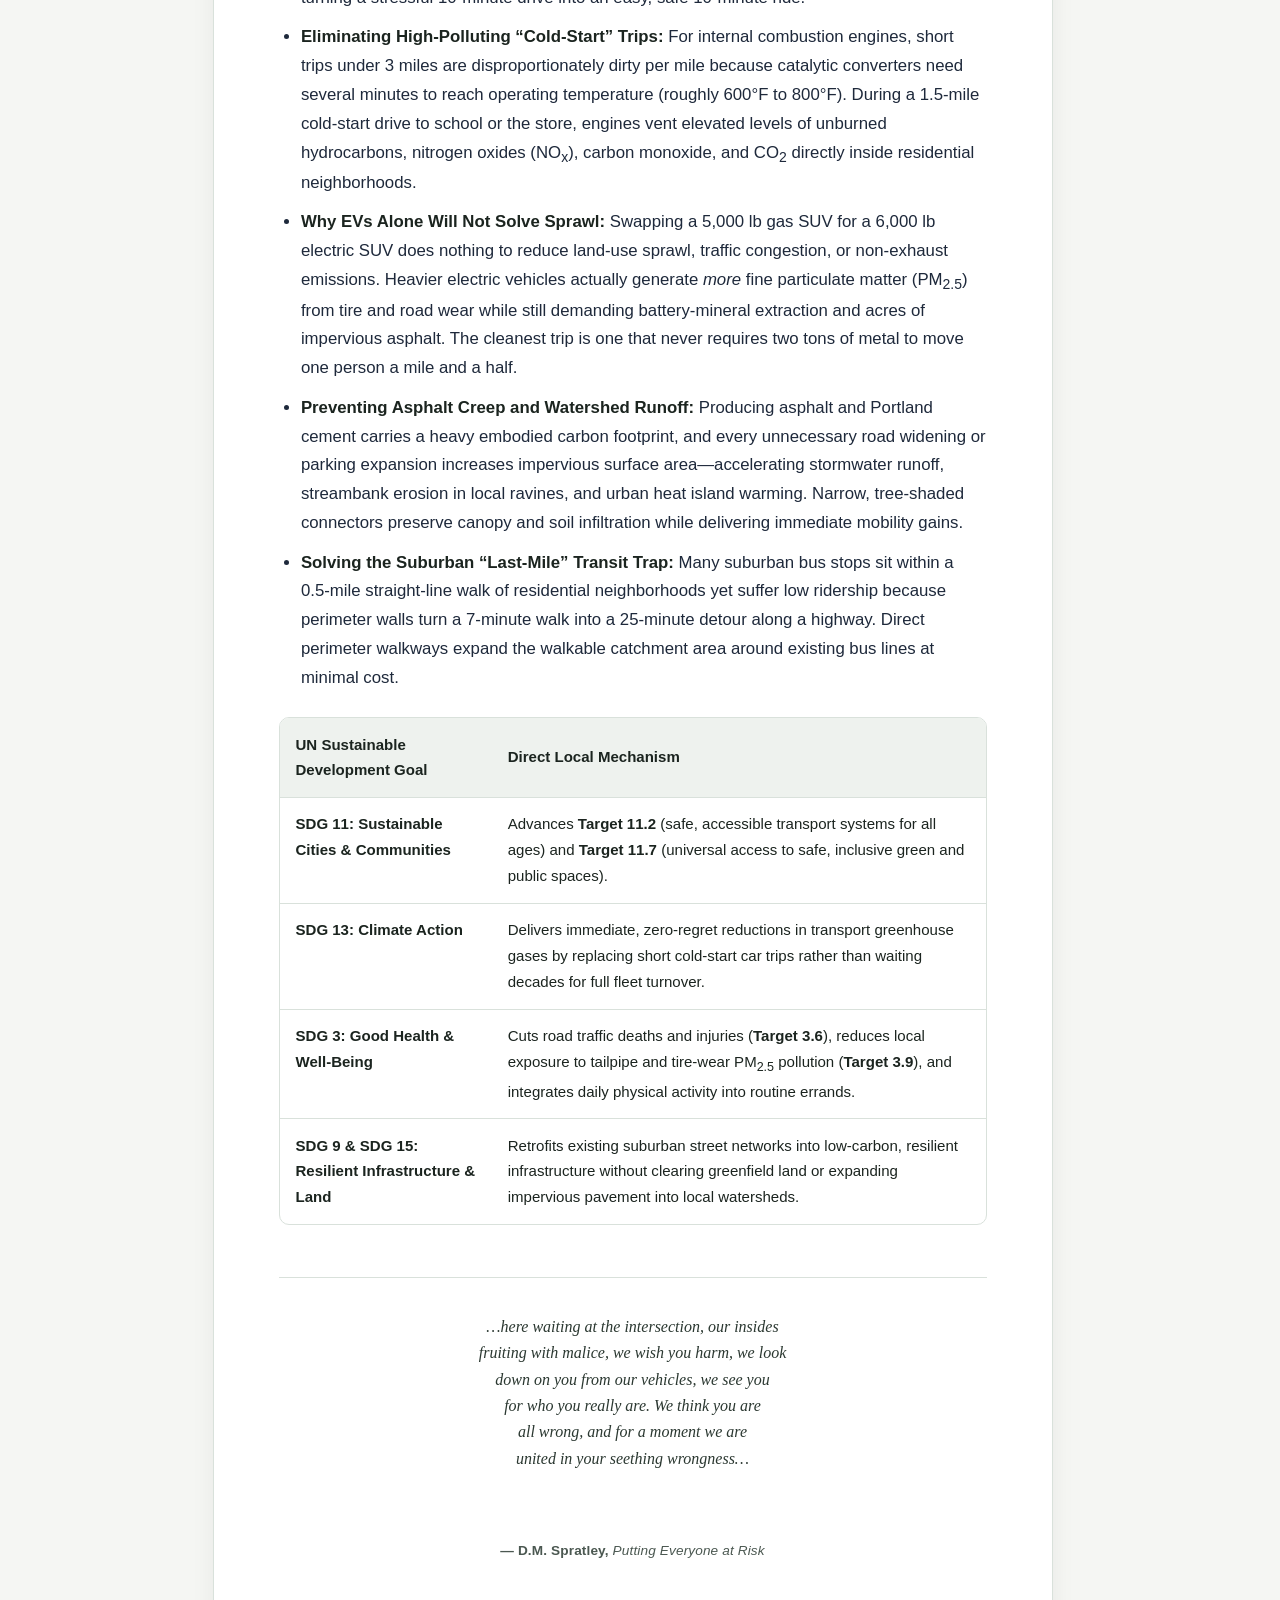
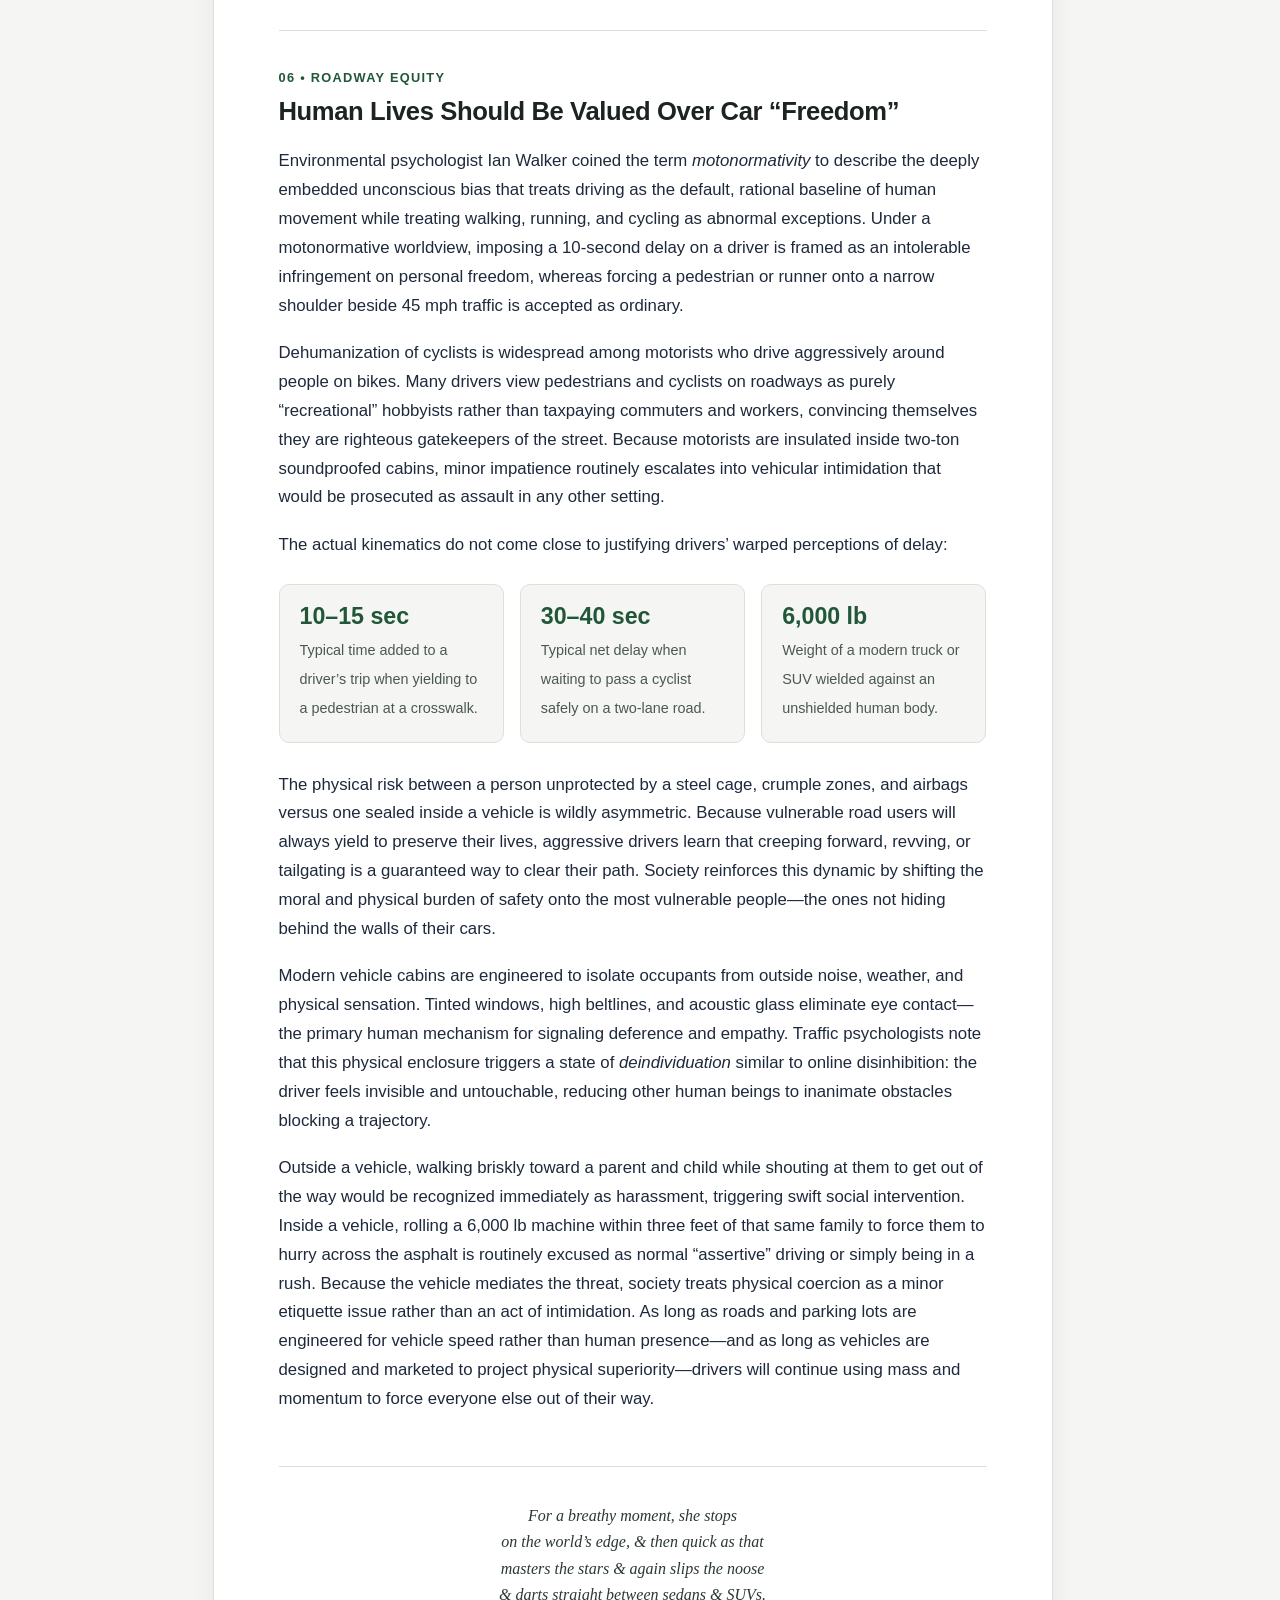
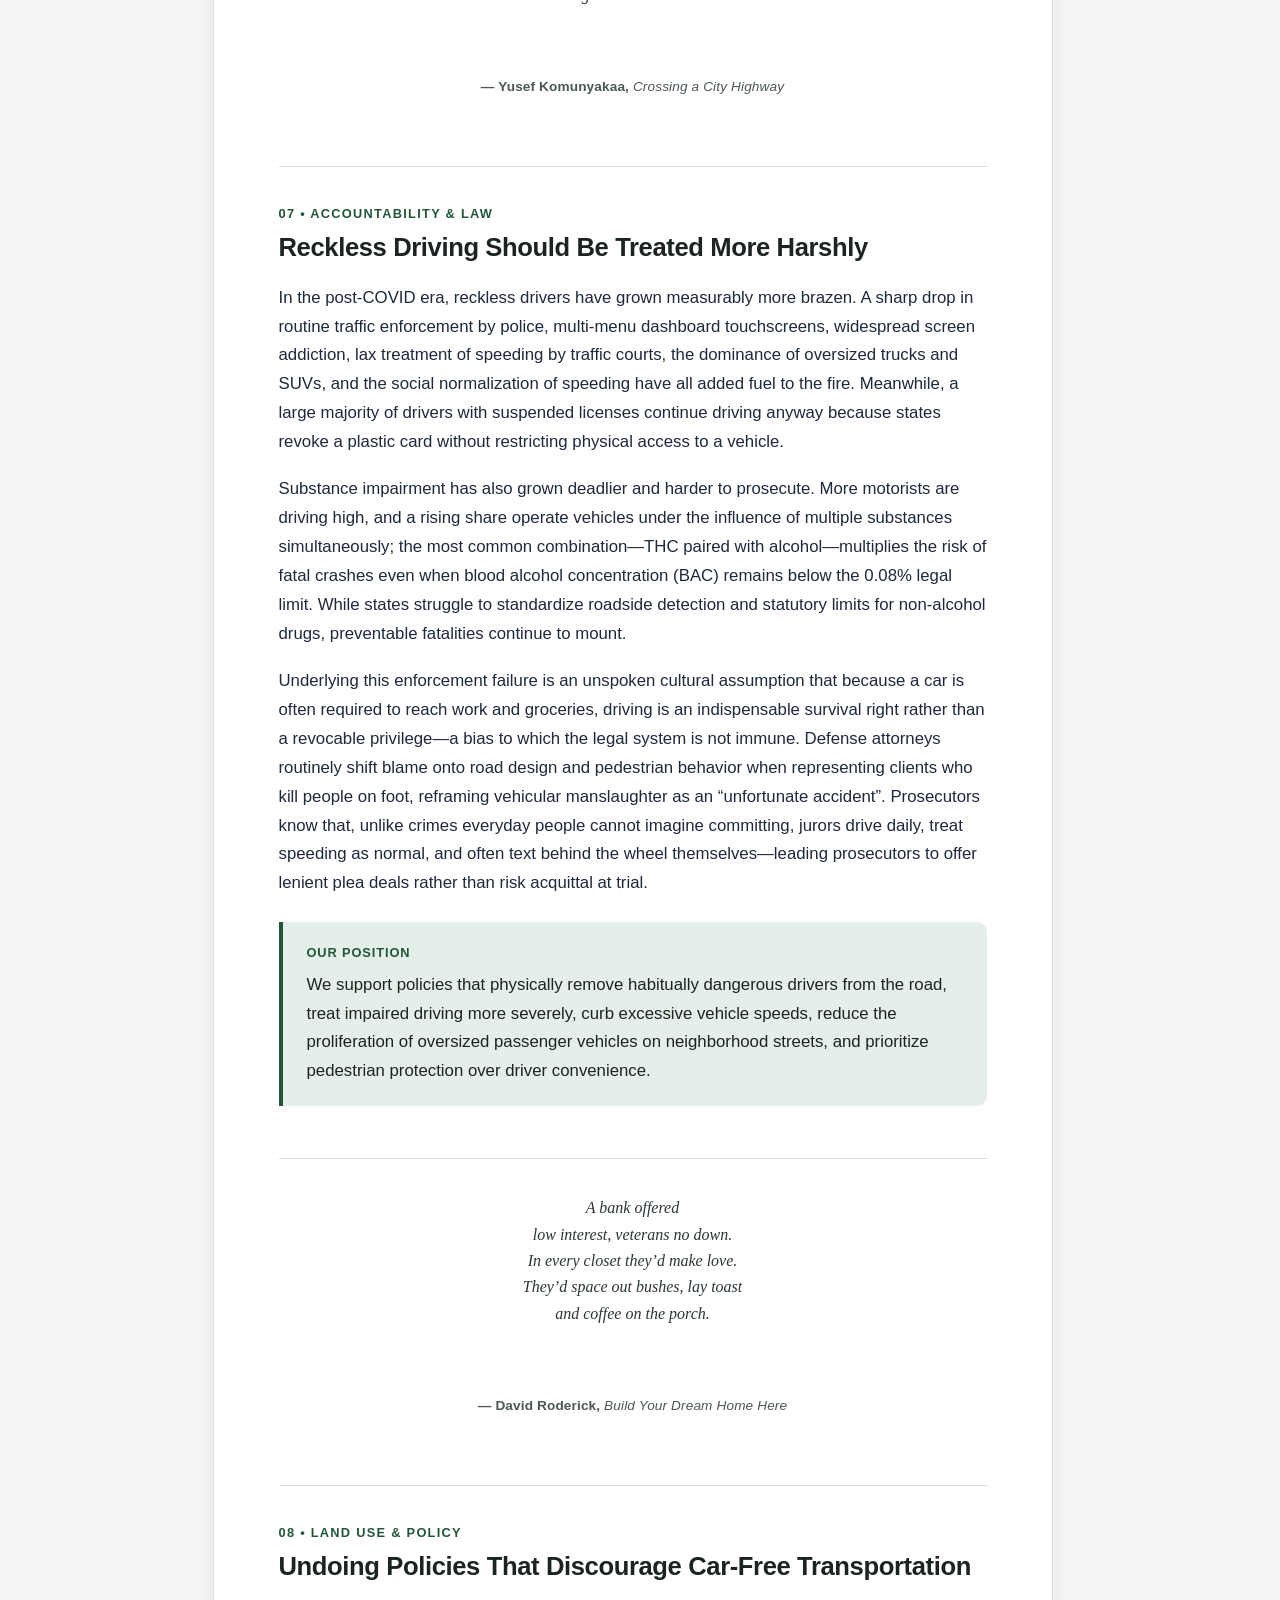
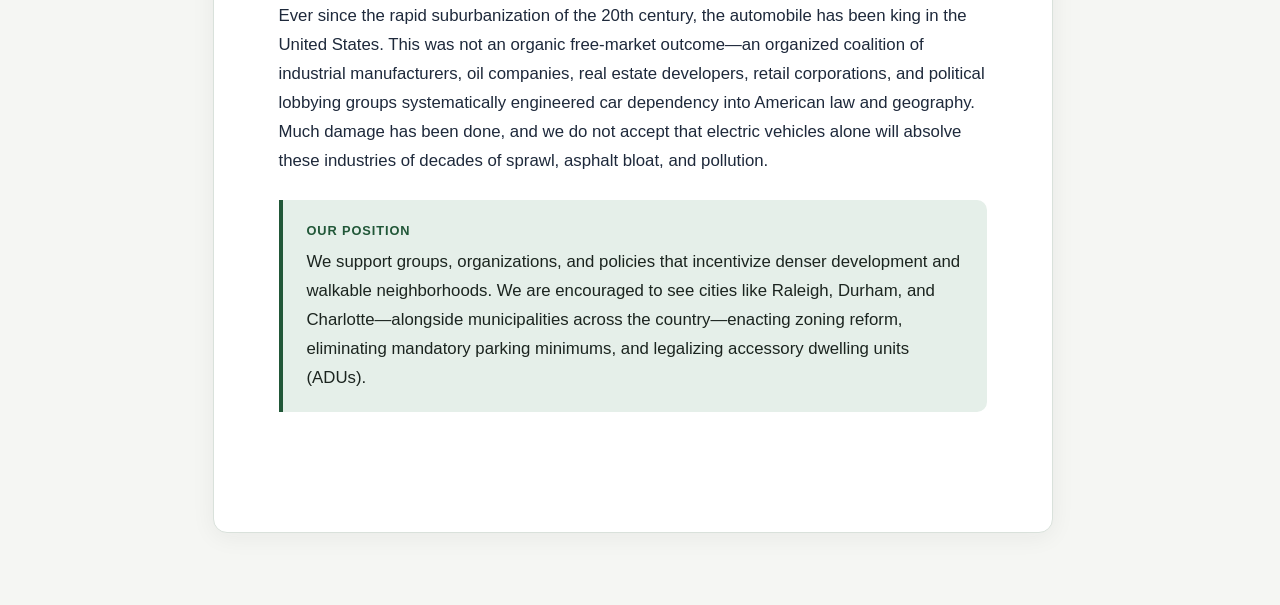
==== commit bae18068: "change poem styling formatting..etc." ====
--- a/core.html
+++ b/core.html
@@ -64,16 +64,6 @@
       color: #ffffff;
     }
 
-    .kicker {
-      display: inline-block;
-      font-size: 0.78rem;
-      font-weight: 700;
-      letter-spacing: 0.12em;
-      text-transform: uppercase;
-      color: #b7d7c3;
-      margin-bottom: 0.75rem;
-    }
-
     .doc-header h1 {
       margin: 0 0 0.85rem;
       font-size: 2.4rem;
@@ -133,14 +123,47 @@
 
     .content section {
       margin-bottom: 3.25rem;
-      padding-bottom: 2.75rem;
-      border-bottom: 1px solid var(--border-light);
     }
 
     .content section:last-child {
       margin-bottom: 0;
-      padding-bottom: 0;
-      border-bottom: none;
+    }
+
+    /* Chapter Epigraphs — centered horizontally & vertically on white between two rules */
+    .epigraph {
+      display: flex;
+      flex-direction: column;
+      align-items: center;
+      justify-content: center;
+      text-align: center;
+      background-color: var(--bg-surface);
+      border-top: 1px solid var(--border-light);
+      border-bottom: 1px solid var(--border-light);
+      padding: 2.25rem 1.5rem;
+      margin: 0 0 2.25rem;
+    }
+
+    .epigraph p {
+      margin: 0 0 0.65rem;
+      max-width: 54ch;
+      font-family: Georgia, "Times New Roman", serif;
+      font-style: italic;
+      font-size: 1rem;
+      line-height: 1.65;
+      color: #2b3831;
+    }
+
+    .epigraph footer {
+      font-size: 0.85rem;
+      font-style: normal;
+      font-weight: 600;
+      color: var(--text-muted);
+      letter-spacing: 0.01em;
+    }
+
+    .epigraph cite {
+      font-style: italic;
+      font-weight: 500;
     }
 
     .section-num {
@@ -166,37 +189,6 @@
       font-size: 1.18rem;
       line-height: 1.35;
       color: var(--text-main);
-    }
-
-    /* Chapter Epigraphs */
-    .epigraph {
-      margin: 0 0 1.65rem;
-      padding: 1rem 1.35rem;
-      background-color: var(--bg-page);
-      border-left: 3px solid #7ea38d;
-      border-radius: 0 var(--radius) var(--radius) 0;
-    }
-
-    .epigraph p {
-      margin: 0 0 0.55rem;
-      font-family: Georgia, "Times New Roman", serif;
-      font-style: italic;
-      font-size: 0.98rem;
-      line-height: 1.62;
-      color: #2b3831;
-    }
-
-    .epigraph footer {
-      font-size: 0.84rem;
-      font-style: normal;
-      font-weight: 600;
-      color: var(--text-muted);
-      letter-spacing: 0.01em;
-    }
-
-    .epigraph cite {
-      font-style: italic;
-      font-weight: 500;
     }
 
     .content p {
@@ -399,7 +391,6 @@
   <div class="page-wrapper">
     <article class="container">
       <div class="doc-header">
-        <span class="kicker">Guerilla Greenway & Urban Connectivity</span>
         <h1>Core Principles</h1>
         <p class="doc-subtitle">
           Reclaiming human-scale mobility, dismantling suburban severance, and making the case for open, connected neighborhoods.
@@ -423,8 +414,6 @@
       <main class="content">
         <!-- SECTION 01 -->
         <section id="walkability-economics">
-          <span class="section-num">01 • Fiscal & Real Estate Returns</span>
-          <h2>Walkability Is Economically Beneficial to Everyone</h2>
           <blockquote class="epigraph">
             <p>
               Before I built a wall I’d ask to know<br />
@@ -433,6 +422,8 @@
             </p>
             <footer>— Robert Frost, <cite>Mending Wall</cite></footer>
           </blockquote>
+          <span class="section-num">01 • Fiscal & Real Estate Returns</span>
+          <h2>Walkability Is Economically Beneficial to Everyone</h2>
           <p>
             Suburban residents value cul-de-sacs because they eliminate fast cut-through car traffic, keeping residential streets quiet and safe for children. Traditional subdivision design, however, throws the baby out with the bathwater by blocking pedestrians and cyclists too. Installing a paved 8-to-10-foot connector path with entrance bollards achieves <em>filtered permeability</em>—preserving 100% of the traffic-calming benefits of a dead-end street for cars while restoring full grid connectivity on foot, stroller, or bicycle.
           </p>
@@ -484,8 +475,6 @@
 
         <!-- SECTION 02 -->
         <section id="fences-and-blind-edges">
-          <span class="section-num">02 • The Selective Exclusion Paradox</span>
-          <h2>Good Fences Keep Out Good Neighbors—and Give Bad Ones a Place to Hide</h2>
           <blockquote class="epigraph">
             <p>
               It is their nature to be dark<br />
@@ -495,6 +484,8 @@
             </p>
             <footer>— Howard Nemerov, <cite>Pockets</cite></footer>
           </blockquote>
+          <span class="section-num">02 • The Selective Exclusion Paradox</span>
+          <h2>Good Fences Keep Out Good Neighbors—and Give Bad Ones a Place to Hide</h2>
           <p>
             To be clear, we are not talking about a small backyard fence to keep dogs and toddlers safe, or screening out Bill next door who piles old lawnmowers along the property line, or blocking Nebby Nancy from calling the HOA over a patch of crabgrass she can see from her patio. Around immediate residential curtilage, privacy fencing makes complete sense. Perimeter fencing along larger parcels, ravines, and neighborhood boundaries is an entirely different phenomenon—and it counterintuitively breeds the exact disorder it is meant to prevent.
           </p>
@@ -518,8 +509,6 @@
 
         <!-- SECTION 03 -->
         <section id="connectivity-security">
-          <span class="section-num">03 • Suburban Psychology & Safety</span>
-          <h2>Connectivity Is Not a Security Risk</h2>
           <blockquote class="epigraph">
             <p>
               Everyone I knew was living<br />
@@ -529,6 +518,8 @@
             </p>
             <footer>— Tracy K. Smith, <cite>Garden of Eden</cite></footer>
           </blockquote>
+          <span class="section-num">03 • Suburban Psychology & Safety</span>
+          <h2>Connectivity Is Not a Security Risk</h2>
           <p>
             Pearl-clutching suburbanites everywhere fear the person on foot. Because the physical layout of suburbia is exclusionary by design, anyone passing through without a car registers as unfamiliar and therefore suspect.
           </p>
@@ -561,8 +552,6 @@
 
         <!-- SECTION 04 -->
         <section id="pinch-points">
-          <span class="section-num">04 • Chokepoints & Good Neighborliness</span>
-          <h2>Parcels Straddling Pinch Points Hold a Unique Opportunity</h2>
           <blockquote class="epigraph">
             <p>
               This subdivision is supposed to be off limits to me,<br />
@@ -572,6 +561,8 @@
             </p>
             <footer>— CMarie Fuhrman, <cite>Trespass</cite></footer>
           </blockquote>
+          <span class="section-num">04 • Chokepoints & Good Neighborliness</span>
+          <h2>Parcels Straddling Pinch Points Hold a Unique Opportunity</h2>
           <p>
             A lot sitting on the sole narrow gap between two severed neighborhoods carries that spatial pressure as an inherent physical attribute of the land—no different from buying a house next to an elementary school playground, under an airport flight path, or at the bottom of a drainage slope. Getting furious at neighbors for walking through an open gap is like buying a house in a valley and getting angry at rainwater for flowing downhill. The root cause of the friction is the developer who maximized lot yield by omitting a 10-foot public walkway and the municipality that approved a disconnected street grid. Directing anger at a neighbor walking their dog or a kid walking to school punishes ordinary people for adapting to broken infrastructure.
           </p>
@@ -584,4 +575,181 @@
             When a homeowner owns a parcel with a driveway spanning two roads, they practice <em>privatized permeability</em>—monopolizing a network shortcut for their own daily convenience while attempting to deny that exact same spatial efficiency to everyone else. By using the driveway to exit onto whichever street faces their destination, the owner proves every single day that going around the block is an unnecessary waste of time. Yet owners of double-frontage lots often grow indignant when a pedestrian crosses that same strip of asphalt, driven by three cognitive blind spots:
           </p>
           <ul class="styled-list">
-            <li><strong>Actor-Observer Asymmetry:</strong> When the homeowner cuts through their own driveway to shave three minutes off a commute, they view it as smart logistics. When a neighbor walks along the edge of that same asphalt to shave
+            <li><strong>Actor-Observer Asymmetry:</strong> When the homeowner cuts through their own driveway to shave three minutes off a commute, they view it as smart logistics. When a neighbor walks along the edge of that same asphalt to shave 15 minutes off a walk, the owner frames it as entitlement and boundary violation.</li>
+            <li><strong>Treating Passage as a Depletable Resource:</strong> Many owners react as though spatial passage were a finite commodity being stolen from them—feeling that neighbors are “free-riding” on asphalt they paid for, even though a person walking across concrete inflicts zero structural wear and takes nothing away from the owner’s ability to use it seconds later.</li>
+            <li><strong>Blindness to Architectural Cues:</strong> Homeowners become so accustomed to their own routine that they stop seeing what their lot looks like from the outside. Unlike a subtle dirt desire path in a wooded corner, an ungated, continuous paved driveway linking Street A to Street B carries zero plausible deniability at purchase and reads visually as an open thoroughfare. Expecting pedestrians to treat an open paved bridge as an invisible wall requires people to override obvious physical cues.</li>
+          </ul>
+
+          <h3>Universal Principles for Keeping Chokepoints Open</h3>
+          <p>
+            Across every type of suburban pinch point—whether a two-street driveway, a wooded lot corner, an odd-angled grass wedge, or an ambiguously bounded HOA buffer—owners resist shortcuts out of three fears: losing control over their property, resenting uncompensated upkeep or liability, and worrying about strangers intruding near their living space. Framing openness around the owner’s own self-interest disarms all three:
+          </p>
+          <ul class="styled-list">
+            <li><strong>Affirm Control and Protect Title via Permissive License:</strong> When people feel their boundaries are ignored, they build walls to reassert authority. Thanking an owner or praising how well they maintain a border strip frames passage as a generous favor they control. Legally, granting casual, revocable permission converts “hostile” use into a <em>revocable license</em>—stopping the prescriptive easement clock dead in its tracks and preserving 100% clear title without fences or hostile signs.</li>
+            <li><strong>Trade Access for “Free Eyes” and Micro-Stewardship:</strong> Isolated wooded corners and dead-end strips frequently suffer from illegal yard-waste dumping, stray pets, or downed branches that go unnoticed for months. Regular, respectful neighbors who wave, know the owner’s name, yield when the owner is outside, and toss fallen sticks off the border become an informal neighborhood watch and early-warning system.</li>
+            <li><strong>Avoid the High Cost and Friction of Fencing:</strong> Fencing irregular lot angles, wooded corners, or active driveways costs $3,000 to $15,000+, creates tedious string-trimming strips along fence posts, forces owners to open and close gates on their own car trips, and often pushes foot traffic onto nicer sections of lawn.</li>
+          </ul>
+        </section>
+
+        <!-- SECTION 05 -->
+        <section id="sustainability">
+          <blockquote class="epigraph">
+            <p>
+              …pressing your child-face on the chain link,<br />
+              while way deep down it whispers or coos:<br />
+              “i will grow, get colder, denser, of great<br />
+              darkness, till nothing more escapes my rule,<br />
+              no star, no grain of dust, not even light.” …
+            </p>
+            <footer>— Jan Wagner, <cite>tires</cite></footer>
+          </blockquote>
+          <span class="section-num">05 • Climate & Sustainable Development</span>
+          <h2>Climate Resilience & Practical Sustainability</h2>
+          <p>
+            A watertight environmental case for neighborhood connectivity does not require pretending that every suburban cul-de-sac sits a quarter mile from a corner grocery store. In outer-ring suburbs, daily destinations are often 1.5 to 3 miles away—too far for most people to haul groceries on foot, yet the exact sweet spot for bicycles, cargo bikes, and e-bikes. Even in sprawling subdivisions, small micro-connectors act as the missing links that stitch quiet residential streets into a continuous, low-stress network, unlocking car-free errands and transit access without waiting decades for new commercial zoning.
+          </p>
+
+          <ul class="styled-list">
+            <li><strong>Unlocking the 1-to-3-Mile Bike and E-Bike Shed:</strong> Suburbanites rarely skip a 2-mile bike ride because of distance; they skip it because severed cul-de-sacs force them onto a 45 mph multi-lane arterial road with no shoulder just to exit their neighborhood. A 100-foot cut-through between dead-end streets lets riders bypass high-speed collector roads entirely, turning a stressful 10-minute drive into an easy, safe 10-minute ride.</li>
+            <li><strong>Eliminating High-Polluting “Cold-Start” Trips:</strong> For internal combustion engines, short trips under 3 miles are disproportionately dirty per mile because catalytic converters need several minutes to reach operating temperature (roughly 600°F to 800°F). During a 1.5-mile cold-start drive to school or the store, engines vent elevated levels of unburned hydrocarbons, nitrogen oxides (NO<sub>x</sub>), carbon monoxide, and CO<sub>2</sub> directly inside residential neighborhoods.</li>
+            <li><strong>Why EVs Alone Will Not Solve Sprawl:</strong> Swapping a 5,000 lb gas SUV for a 6,000 lb electric SUV does nothing to reduce land-use sprawl, traffic congestion, or non-exhaust emissions. Heavier electric vehicles actually generate <em>more</em> fine particulate matter (PM<sub>2.5</sub>) from tire and road wear while still demanding battery-mineral extraction and acres of impervious asphalt. The cleanest trip is one that never requires two tons of metal to move one person a mile and a half.</li>
+            <li><strong>Preventing Asphalt Creep and Watershed Runoff:</strong> Producing asphalt and Portland cement carries a heavy embodied carbon footprint, and every unnecessary road widening or parking expansion increases impervious surface area—accelerating stormwater runoff, streambank erosion in local ravines, and urban heat island warming. Narrow, tree-shaded connectors preserve canopy and soil infiltration while delivering immediate mobility gains.</li>
+            <li><strong>Solving the Suburban “Last-Mile” Transit Trap:</strong> Many suburban bus stops sit within a 0.5-mile straight-line walk of residential neighborhoods yet suffer low ridership because perimeter walls turn a 7-minute walk into a 25-minute detour along a highway. Direct perimeter walkways expand the walkable catchment area around existing bus lines at minimal cost.</li>
+          </ul>
+
+          <div class="table-wrap">
+            <table>
+              <thead>
+                <tr>
+                  <th>UN Sustainable Development Goal</th>
+                  <th>Direct Local Mechanism</th>
+                </tr>
+              </thead>
+              <tbody>
+                <tr>
+                  <td><strong>SDG 11: Sustainable Cities & Communities</strong></td>
+                  <td>Advances <strong>Target 11.2</strong> (safe, accessible transport systems for all ages) and <strong>Target 11.7</strong> (universal access to safe, inclusive green and public spaces).</td>
+                </tr>
+                <tr>
+                  <td><strong>SDG 13: Climate Action</strong></td>
+                  <td>Delivers immediate, zero-regret reductions in transport greenhouse gases by replacing short cold-start car trips rather than waiting decades for full fleet turnover.</td>
+                </tr>
+                <tr>
+                  <td><strong>SDG 3: Good Health & Well-Being</strong></td>
+                  <td>Cuts road traffic deaths and injuries (<strong>Target 3.6</strong>), reduces local exposure to tailpipe and tire-wear PM<sub>2.5</sub> pollution (<strong>Target 3.9</strong>), and integrates daily physical activity into routine errands.</td>
+                </tr>
+                <tr>
+                  <td><strong>SDG 9 & SDG 15: Resilient Infrastructure & Land</strong></td>
+                  <td>Retrofits existing suburban street networks into low-carbon, resilient infrastructure without clearing greenfield land or expanding impervious pavement into local watersheds.</td>
+                </tr>
+              </tbody>
+            </table>
+          </div>
+        </section>
+
+        <!-- SECTION 06 -->
+        <section id="human-lives">
+          <blockquote class="epigraph">
+            <p>
+              …here waiting at the intersection, our insides<br />
+              fruiting with malice, we wish you harm, we look<br />
+              down on you from our vehicles, we see you<br />
+              for who you really are. We think you are<br />
+              all wrong, and for a moment we are<br />
+              united in your seething wrongness…
+            </p>
+            <footer>— D.M. Spratley, <cite>Putting Everyone at Risk</cite></footer>
+          </blockquote>
+          <span class="section-num">06 • Roadway Equity</span>
+          <h2>Human Lives Should Be Valued Over Car “Freedom”</h2>
+          <p>
+            Environmental psychologist Ian Walker coined the term <em>motonormativity</em> to describe the deeply embedded unconscious bias that treats driving as the default, rational baseline of human movement while treating walking, running, and cycling as abnormal exceptions. Under a motonormative worldview, imposing a 10-second delay on a driver is framed as an intolerable infringement on personal freedom, whereas forcing a pedestrian or runner onto a narrow shoulder beside 45 mph traffic is accepted as ordinary.
+          </p>
+          <p>
+            Dehumanization of cyclists is widespread among motorists who drive aggressively around people on bikes. Many drivers view pedestrians and cyclists on roadways as purely “recreational” hobbyists rather than taxpaying commuters and workers, convincing themselves they are righteous gatekeepers of the street. Because motorists are insulated inside two-ton soundproofed cabins, minor impatience routinely escalates into vehicular intimidation that would be prosecuted as assault in any other setting.
+          </p>
+          <p>
+            The actual kinematics do not come close to justifying drivers’ warped perceptions of delay:
+          </p>
+
+          <div class="stat-grid">
+            <div class="stat-card">
+              <span class="stat-value">10–15 sec</span>
+              <span class="stat-desc">Typical time added to a driver’s trip when yielding to a pedestrian at a crosswalk.</span>
+            </div>
+            <div class="stat-card">
+              <span class="stat-value">30–40 sec</span>
+              <span class="stat-desc">Typical net delay when waiting to pass a cyclist safely on a two-lane road.</span>
+            </div>
+            <div class="stat-card">
+              <span class="stat-value">6,000 lb</span>
+              <span class="stat-desc">Weight of a modern truck or SUV wielded against an unshielded human body.</span>
+            </div>
+          </div>
+
+          <p>
+            The physical risk between a person unprotected by a steel cage, crumple zones, and airbags versus one sealed inside a vehicle is wildly asymmetric. Because vulnerable road users will always yield to preserve their lives, aggressive drivers learn that creeping forward, revving, or tailgating is a guaranteed way to clear their path. Society reinforces this dynamic by shifting the moral and physical burden of safety onto the most vulnerable people—the ones not hiding behind the walls of their cars.
+          </p>
+          <p>
+            Modern vehicle cabins are engineered to isolate occupants from outside noise, weather, and physical sensation. Tinted windows, high beltlines, and acoustic glass eliminate eye contact—the primary human mechanism for signaling deference and empathy. Traffic psychologists note that this physical enclosure triggers a state of <em>deindividuation</em> similar to online disinhibition: the driver feels invisible and untouchable, reducing other human beings to inanimate obstacles blocking a trajectory.
+          </p>
+          <p>
+            Outside a vehicle, walking briskly toward a parent and child while shouting at them to get out of the way would be recognized immediately as harassment, triggering swift social intervention. Inside a vehicle, rolling a 6,000 lb machine within three feet of that same family to force them to hurry across the asphalt is routinely excused as normal “assertive” driving or simply being in a rush. Because the vehicle mediates the threat, society treats physical coercion as a minor etiquette issue rather than an act of intimidation. As long as roads and parking lots are engineered for vehicle speed rather than human presence—and as long as vehicles are designed and marketed to project physical superiority—drivers will continue using mass and momentum to force everyone else out of their way.
+          </p>
+        </section>
+
+        <!-- SECTION 07 -->
+        <section id="reckless-driving">
+          <blockquote class="epigraph">
+            <p>
+              For a breathy moment, she stops<br />
+              on the world’s edge, & then quick as that<br />
+              masters the stars & again slips the noose<br />
+              & darts straight between sedans & SUVs.
+            </p>
+            <footer>— Yusef Komunyakaa, <cite>Crossing a City Highway</cite></footer>
+          </blockquote>
+          <span class="section-num">07 • Accountability & Law</span>
+          <h2>Reckless Driving Should Be Treated More Harshly</h2>
+          <p>
+            In the post-COVID era, reckless drivers have grown measurably more brazen. A sharp drop in routine traffic enforcement by police, multi-menu dashboard touchscreens, widespread screen addiction, lax treatment of speeding by traffic courts, the dominance of oversized trucks and SUVs, and the social normalization of speeding have all added fuel to the fire. Meanwhile, a large majority of drivers with suspended licenses continue driving anyway because states revoke a plastic card without restricting physical access to a vehicle.
+          </p>
+          <p>
+            Substance impairment has also grown deadlier and harder to prosecute. More motorists are driving high, and a rising share operate vehicles under the influence of multiple substances simultaneously; the most common combination—THC paired with alcohol—multiplies the risk of fatal crashes even when blood alcohol concentration (BAC) remains below the 0.08% legal limit. While states struggle to standardize roadside detection and statutory limits for non-alcohol drugs, preventable fatalities continue to mount.
+          </p>
+          <p>
+            Underlying this enforcement failure is an unspoken cultural assumption that because a car is often required to reach work and groceries, driving is an indispensable survival right rather than a revocable privilege—a bias to which the legal system is not immune. Defense attorneys routinely shift blame onto road design and pedestrian behavior when representing clients who kill people on foot, reframing vehicular manslaughter as an “unfortunate accident”. Prosecutors know that, unlike crimes everyday people cannot imagine committing, jurors drive daily, treat speeding as normal, and often text behind the wheel themselves—leading prosecutors to offer lenient plea deals rather than risk acquittal at trial.
+          </p>
+          <div class="callout policy">
+            <span class="callout-label">Our Position</span>
+            We support policies that physically remove habitually dangerous drivers from the road, treat impaired driving more severely, curb excessive vehicle speeds, reduce the proliferation of oversized passenger vehicles on neighborhood streets, and prioritize pedestrian protection over driver convenience.
+          </div>
+        </section>
+
+        <!-- SECTION 08 -->
+        <section id="undoing-car-dependency">
+          <blockquote class="epigraph">
+            <p>
+              A bank offered<br />
+              low interest, veterans no down.<br />
+              In every closet they’d make love.<br />
+              They’d space out bushes, lay toast<br />
+              and coffee on the porch.
+            </p>
+            <footer>— David Roderick, <cite>Build Your Dream Home Here</cite></footer>
+          </blockquote>
+          <span class="section-num">08 • Land Use & Policy</span>
+          <h2>Undoing Policies That Discourage Car-Free Transportation</h2>
+          <p>
+            Ever since the rapid suburbanization of the 20th century, the automobile has been king in the United States. This was not an organic free-market outcome—an organized coalition of industrial manufacturers, oil companies, real estate developers, retail corporations, and political lobbying groups systematically engineered car dependency into American law and geography. Much damage has been done, and we do not accept that electric vehicles alone will absolve these industries of decades of sprawl, asphalt bloat, and pollution.
+          </p>
+          <div class="callout policy">
+            <span class="callout-label">Our Position</span>
+            We support groups, organizations, and policies that incentivize denser development and walkable neighborhoods. We are encouraged to see cities like Raleigh, Durham, and Charlotte—alongside municipalities across the country—enacting zoning reform, eliminating mandatory parking minimums, and legalizing accessory dwelling units (ADUs).
+          </div>
+        </section>
+      </main>
+    </article>
+  </div>
+</body>
+</html>
